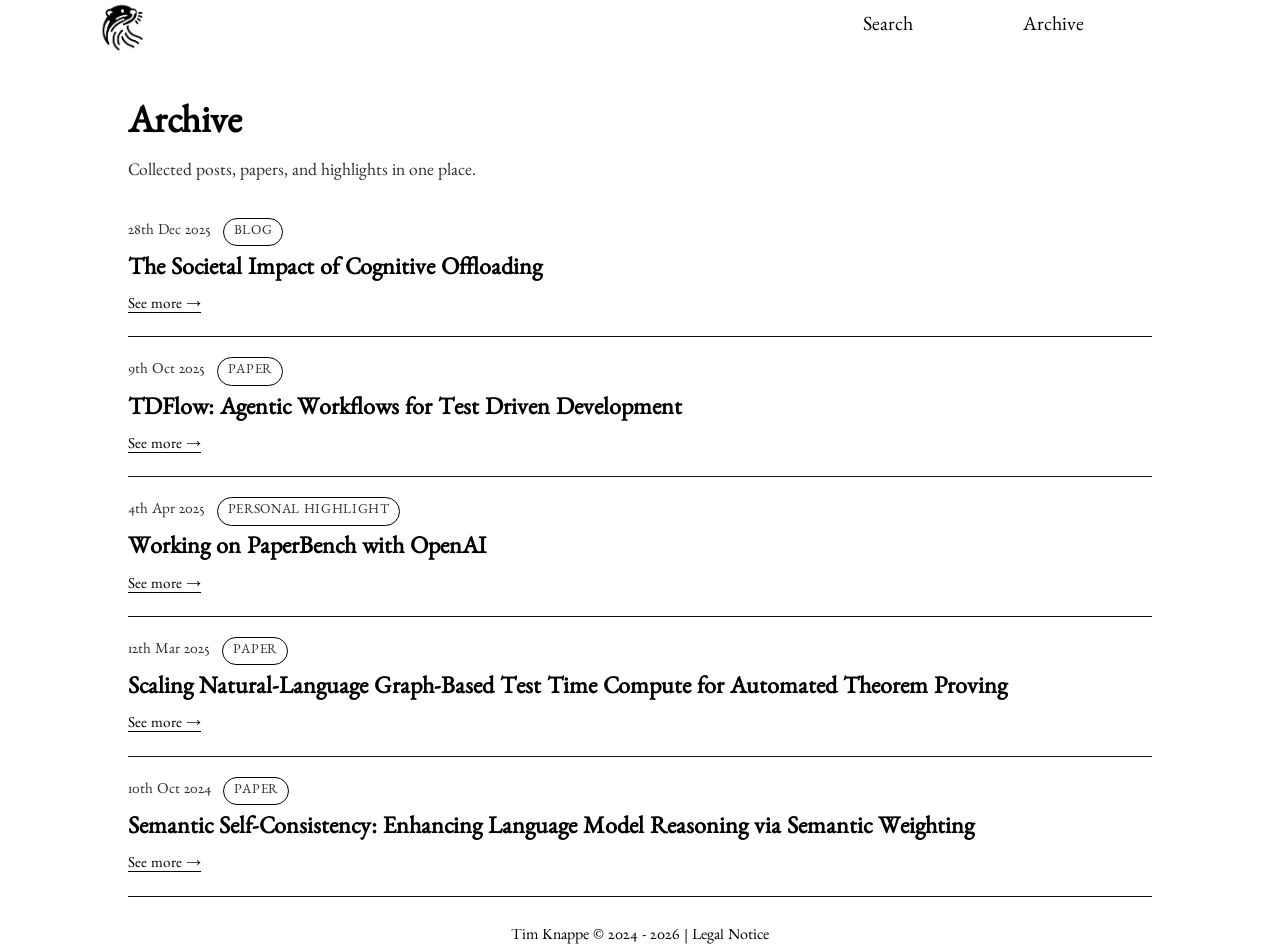
==== archive/index.html @ 89e90603 "Updates" ====
<!DOCTYPE html><html lang="en"> <head><link rel="canonical" href="https://timknappe.dev/archive/"><meta charset="UTF-8"><meta name="viewport" content="width=device-width"><link rel="icon" type="image/png" href="/logo-round.png"><meta name="generator" content="Astro v5.16.0"><title>Tim's Page</title><style>.archive{width:80vw;max-width:1100px;padding:3rem 0 2rem;display:flex;flex-direction:column;gap:2rem}.archive__header h1{font-size:2.4rem;margin-bottom:.5rem}.archive__lede{font-size:1.1rem;color:#2e2e2e;max-width:640px}.archive__list{display:flex;flex-direction:column;gap:1.25rem}.archive__item{border-bottom:1px solid #111;padding-bottom:1.25rem}.archive__link{display:flex;flex-direction:column;gap:.55rem;text-decoration:none;color:inherit;transition:transform .2s ease,opacity .2s ease}.archive__link:hover{transform:translate(6px);opacity:.92}.archive__meta{display:flex;align-items:center;gap:.75rem;font-size:.95rem;color:#2e2e2e}.archive__pill{border:1px solid #000;padding:.25rem .6rem;border-radius:999px;font-size:.85rem;text-transform:uppercase;letter-spacing:.05em}.archive__title{font-size:1.5rem;line-height:var(--line-height-tight);font-weight:600}.archive__cta{font-size:.95rem;text-decoration:underline;text-underline-offset:4px;width:fit-content}@media(max-width:900px){.archive{width:90vw;padding:2.5rem 0 1.5rem}.archive__header h1{font-size:2.1rem}}@media(max-width:600px){.archive{width:94vw;padding:2rem 0 1.25rem}.archive__meta{flex-wrap:wrap}.archive__title{font-size:1.3rem}}
.Navbar{display:flex;justify-content:space-evenly;align-items:center;height:6vh;max-height:61px;width:100%}#logo{height:100%;width:auto}.links{padding-left:.5rem;padding-right:.5rem;display:flex;justify-content:space-evenly;align-items:center;width:33%;gap:1rem}#logoWrapper{height:100%;width:33%;display:flex;justify-content:flex-start}.linkElem{text-decoration:none;color:#000;font-size:20px;background-color:transparent;cursor:pointer}.TextLogo{color:#000;text-decoration:none;height:100%;overflow-y:hidden}.placeholder-span{width:33%}.TextLogo img{height:100%;width:auto}.fontSelector{cursor:pointer;-webkit-user-drag:none;user-select:none}@media(max-width:768px){.Navbar{padding:0 .5rem;min-height:60px}.links{gap:.5rem}.linkElem{font-size:18px}}@media(max-width:1000px){.Navbar{padding:.5rem;gap:.5rem}.placeholder-span{width:10px}#logoWrapper{justify-content:center;width:100%}.links{justify-content:space-evenly;width:80%;gap:1rem}.linkElem{font-size:16px}}.search-container{position:fixed;top:30%;left:50%;transform:translate(-50%);width:30vw;height:35vh;display:inline-flex;flex-direction:column;z-index:1000;margin:0;box-sizing:border-box;background-color:#fff;box-shadow:0 4px 8px #0000001a;border-radius:16px;border:1px solid #ccc;padding:1rem}.search-input{width:100%;height:15%}.search-input-field{width:95%;height:100%;outline:0}.search-description{text-decoration:none}.search-close-button{background-color:#fff;width:5%;height:100%;border:1px solid #ccc;cursor:pointer;border-radius:5px}.linkElem{overflow-y:hidden}.search-input-field:focus{outline:0}.search-results{height:85%;display:flex;flex-direction:column;justify-content:space-around}.search-result-item{text-decoration:none;padding:.1rem}.search-result-item:focus{outline:0;border-right:solid 2px black}.search-result-item:hover .search-title{text-decoration:underline}.search-result-item:hover{background-color:#fcfcfc}.search-overlay{position:fixed;inset:0;width:100%;height:100%;background-color:#0000001a;z-index:999;display:flex;justify-content:center;align-items:center}@font-face{font-family:Benne;src:url(/assets/Benne-Regular.BWo7ljG_.ttf) format("truetype");font-weight:400;font-style:normal;font-display:swap}:root{--font-var: "Benne", serif;--line-height-tight: 1.35}.changedFont{--font-var: "Segoe UI", sans-serif}*,*:before,*:after{border:0;margin:0;padding:0;box-sizing:border-box}body,button,input,select,textarea{overflow-x:hidden;font-family:var(--font-var, "Times New Roman", Times, serif);font-weight:500;font-style:normal;line-height:var(--line-height-tight);-webkit-font-smoothing:antialiased;text-rendering:optimizeLegibility}input::placeholder,textarea::placeholder{font-family:var(--font-var, "Times New Roman", Times, serif);line-height:var(--line-height-tight);font-weight:500;font-style:normal;-webkit-font-smoothing:antialiased;text-rendering:optimizeLegibility}p,h1,h2,h3,h4,h5,h6,a,li{line-height:var(--line-height-tight)}a{color:#000}.tooltip{position:relative;display:inline-block;border-bottom:1px dotted black}.tooltip .tooltiptext{visibility:hidden;width:120px;background-color:#000;color:#fff;text-align:center;border-radius:6px;padding:5px 0;position:absolute;z-index:1;top:100%;left:50%;margin-left:-60px}.tooltip:hover .tooltiptext{visibility:visible}@media(max-width:768px){.tooltip .tooltiptext{width:100px;margin-left:-50px;font-size:.8rem}}.content{min-height:90vh;max-width:100vw;display:flex;flex-direction:column;align-items:center}.footer{overflow:hidden;height:2vh;display:flex;justify-content:center;align-items:center;user-select:none;-webkit-user-drag:none}@media(max-width:768px){.content{padding:0 .5rem}.footer{min-height:40px}}@media(max-width:480px){.content{padding:0 .25rem}.footer{min-height:50px}}
</style></head> <body> <div class="App"> <div class="Navbar" role="navigation"> <a href="/" class="TextLogo"> <img src="/assets/logo.gRqdfO3K_11FYMw.webp" alt="logo" loading="lazy" decoding="async" fetchpriority="auto" width="460" height="460"> </a> <span class="placeholder-span"></span> <div class="links"> <style>astro-island,astro-slot,astro-static-slot{display:contents}</style><script>(()=>{var e=async t=>{await(await t())()};(self.Astro||(self.Astro={})).load=e;window.dispatchEvent(new Event("astro:load"));})();</script><script>(()=>{var A=Object.defineProperty;var g=(i,o,a)=>o in i?A(i,o,{enumerable:!0,configurable:!0,writable:!0,value:a}):i[o]=a;var d=(i,o,a)=>g(i,typeof o!="symbol"?o+"":o,a);{let i={0:t=>m(t),1:t=>a(t),2:t=>new RegExp(t),3:t=>new Date(t),4:t=>new Map(a(t)),5:t=>new Set(a(t)),6:t=>BigInt(t),7:t=>new URL(t),8:t=>new Uint8Array(t),9:t=>new Uint16Array(t),10:t=>new Uint32Array(t),11:t=>1/0*t},o=t=>{let[l,e]=t;return l in i?i[l](e):void 0},a=t=>t.map(o),m=t=>typeof t!="object"||t===null?t:Object.fromEntries(Object.entries(t).map(([l,e])=>[l,o(e)]));class y extends HTMLElement{constructor(){super(...arguments);d(this,"Component");d(this,"hydrator");d(this,"hydrate",async()=>{var b;if(!this.hydrator||!this.isConnected)return;let e=(b=this.parentElement)==null?void 0:b.closest("astro-island[ssr]");if(e){e.addEventListener("astro:hydrate",this.hydrate,{once:!0});return}let c=this.querySelectorAll("astro-slot"),n={},h=this.querySelectorAll("template[data-astro-template]");for(let r of h){let s=r.closest(this.tagName);s!=null&&s.isSameNode(this)&&(n[r.getAttribute("data-astro-template")||"default"]=r.innerHTML,r.remove())}for(let r of c){let s=r.closest(this.tagName);s!=null&&s.isSameNode(this)&&(n[r.getAttribute("name")||"default"]=r.innerHTML)}let p;try{p=this.hasAttribute("props")?m(JSON.parse(this.getAttribute("props"))):{}}catch(r){let s=this.getAttribute("component-url")||"<unknown>",v=this.getAttribute("component-export");throw v&&(s+=` (export ${v})`),console.error(`[hydrate] Error parsing props for component ${s}`,this.getAttribute("props"),r),r}let u;await this.hydrator(this)(this.Component,p,n,{client:this.getAttribute("client")}),this.removeAttribute("ssr"),this.dispatchEvent(new CustomEvent("astro:hydrate"))});d(this,"unmount",()=>{this.isConnected||this.dispatchEvent(new CustomEvent("astro:unmount"))})}disconnectedCallback(){document.removeEventListener("astro:after-swap",this.unmount),document.addEventListener("astro:after-swap",this.unmount,{once:!0})}connectedCallback(){if(!this.hasAttribute("await-children")||document.readyState==="interactive"||document.readyState==="complete")this.childrenConnectedCallback();else{let e=()=>{document.removeEventListener("DOMContentLoaded",e),c.disconnect(),this.childrenConnectedCallback()},c=new MutationObserver(()=>{var n;((n=this.lastChild)==null?void 0:n.nodeType)===Node.COMMENT_NODE&&this.lastChild.nodeValue==="astro:end"&&(this.lastChild.remove(),e())});c.observe(this,{childList:!0}),document.addEventListener("DOMContentLoaded",e)}}async childrenConnectedCallback(){let e=this.getAttribute("before-hydration-url");e&&await import(e),this.start()}async start(){let e=JSON.parse(this.getAttribute("opts")),c=this.getAttribute("client");if(Astro[c]===void 0){window.addEventListener(`astro:${c}`,()=>this.start(),{once:!0});return}try{await Astro[c](async()=>{let n=this.getAttribute("renderer-url"),[h,{default:p}]=await Promise.all([import(this.getAttribute("component-url")),n?import(n):()=>()=>{}]),u=this.getAttribute("component-export")||"default";if(!u.includes("."))this.Component=h[u];else{this.Component=h;for(let f of u.split("."))this.Component=this.Component[f]}return this.hydrator=p,this.hydrate},e,this)}catch(n){console.error(`[astro-island] Error hydrating ${this.getAttribute("component-url")}`,n)}}attributeChangedCallback(){this.hydrate()}}d(y,"observedAttributes",["props"]),customElements.get("astro-island")||customElements.define("astro-island",y)}})();</script><astro-island uid="Zc1CYQ" prefix="r1" component-url="/assets/search.D8HCu6zZ.js" component-export="Search" renderer-url="/assets/client.BLUn-lwI.js" props="{&quot;entries&quot;:[1,[[0,{&quot;id&quot;:[0,&quot;openai-paperbench.md&quot;],&quot;data&quot;:[0,{&quot;title&quot;:[0,&quot;Working on PaperBench with OpenAI&quot;],&quot;date&quot;:[3,&quot;2025-04-04T00:00:00.000Z&quot;],&quot;type&quot;:[0,&quot;personal highlight&quot;],&quot;description&quot;:[0,&quot;A brief reflection on the development of the PaperBench benchmark in collaboration with OpenAI.&quot;],&quot;tags&quot;:[1,[[0,&quot;paperbench&quot;],[0,&quot;openai&quot;],[0,&quot;AI-for-science&quot;]]],&quot;relatedLinks&quot;:[1,[[0,{&quot;name&quot;:[0,&quot;OpenAI Publication&quot;],&quot;link&quot;:[0,&quot;https://openai.com/index/paperbench/&quot;]}],[0,{&quot;name&quot;:[0,&quot;Algoverse News Publication&quot;],&quot;link&quot;:[0,&quot;https://algoverseairesearch.org/news/openAI&quot;]}]]]}],&quot;body&quot;:[0,&quot;PaperBench is a benchmark that evaluates whether AI agents can replicate state-of-the-art AI research from scratch. Agents are tasked with reproducing papers, which requires understanding each paper’s contributions, building the codebase, and correctly executing the experiments.\r\n\r\nI had the opportunity to contribute to the construction of PaperBench and to work alongside OpenAI during its development.\r\n\r\nThank you to everyone involved for the kind collaboration.\r\n\r\n_Tim_&quot;],&quot;filePath&quot;:[0,&quot;src/content/posts/openai-paperbench.md&quot;],&quot;digest&quot;:[0,&quot;df7b34ded265aa49&quot;],&quot;rendered&quot;:[0,{&quot;html&quot;:[0,&quot;&lt;p&gt;PaperBench is a benchmark that evaluates whether AI agents can replicate state-of-the-art AI research from scratch. Agents are tasked with reproducing papers, which requires understanding each paper’s contributions, building the codebase, and correctly executing the experiments.&lt;/p&gt;\n&lt;p&gt;I had the opportunity to contribute to the construction of PaperBench and to work alongside OpenAI during its development.&lt;/p&gt;\n&lt;p&gt;Thank you to everyone involved for the kind collaboration.&lt;/p&gt;\n&lt;p&gt;&lt;em&gt;Tim&lt;/em&gt;&lt;/p&gt;&quot;],&quot;metadata&quot;:[0,{&quot;headings&quot;:[1,[]],&quot;localImagePaths&quot;:[1,[]],&quot;remoteImagePaths&quot;:[1,[]],&quot;frontmatter&quot;:[0,{&quot;title&quot;:[0,&quot;Working on PaperBench with OpenAI&quot;],&quot;description&quot;:[0,&quot;A brief reflection on the development of the PaperBench benchmark in collaboration with OpenAI.&quot;],&quot;type&quot;:[0,&quot;personal highlight&quot;],&quot;tags&quot;:[1,[[0,&quot;paperbench&quot;],[0,&quot;openai&quot;],[0,&quot;AI-for-science&quot;]]],&quot;relatedLinks&quot;:[1,[[0,{&quot;name&quot;:[0,&quot;OpenAI Publication&quot;],&quot;link&quot;:[0,&quot;https://openai.com/index/paperbench/&quot;]}],[0,{&quot;name&quot;:[0,&quot;Algoverse News Publication&quot;],&quot;link&quot;:[0,&quot;https://algoverseairesearch.org/news/openAI&quot;]}]]],&quot;date&quot;:[3,&quot;2025-04-04T00:00:00.000Z&quot;]}],&quot;imagePaths&quot;:[1,[]]}]}],&quot;collection&quot;:[0,&quot;posts&quot;],&quot;slug&quot;:[0,&quot;openai-paperbench&quot;],&quot;render&quot;:[0,null]}],[0,{&quot;id&quot;:[0,&quot;societal-impact-cognitive-offloading.md&quot;],&quot;data&quot;:[0,{&quot;title&quot;:[0,&quot;The Societal Impact of Cognitive Offloading&quot;],&quot;date&quot;:[3,&quot;2025-12-28T00:00:00.000Z&quot;],&quot;type&quot;:[0,&quot;blog&quot;],&quot;description&quot;:[0,&quot;I examine the possibility of a societal shift in human cognition driven by prolonged AI use, that remains an underrepresented risk in current AI safety discourse.&quot;],&quot;tags&quot;:[1,[[0,&quot;psychology&quot;],[0,&quot;societal-shift&quot;],[0,&quot;cognitive-debt&quot;],[0,&quot;sycophancy&quot;],[0,&quot;deprompt&quot;]]],&quot;relatedLinks&quot;:[1,[[0,{&quot;name&quot;:[0,&quot;GitHub Repository&quot;],&quot;link&quot;:[0,&quot;https://github.com/timknappe/deprompt&quot;]}]]]}],&quot;body&quot;:[0,&quot;With the introduction of new technologies, cultural and societal shifts are unforeseeable [@Collingridge1980SocialControl]. This unpredictability has already manifested across many domains in AI safety, noticeable due to incidents regarding AI risk, where initial guardrails were placed loosely and caused harm to society.\r\n\r\nVoices inside the industry, including projects such as [AI 2027](https://ai-2027.com/) and researchers like Geoffrey Hinton and Leopold Aschenbrenner, are already warning about the risk that is emerging from the deployment of AI with tools and within a continuously growing, capable, and only partly (by many defined as insufficiently) monitorable environment [@korbak2025chainthoughtmonitorabilitynew].\r\n\r\nAmong these risks, one that remains comparatively overlooked, due to its threat being mainly in adoption rather than emerging from intelligence as a whole, is AI’s impact on human cognition.\r\n\r\n## Cognitive debt as a societal problem\r\n\r\nIn the pursuit of choosing the path of least resistance, we have degenerated many abilities that were once crucial for our lives. This degradation often occurs silently, as technological advancements normalize skill substitution rather than preservation.\r\n\r\nMechanisms like these, and overreliance on certain technologies, lead us to incur cognitive debt. For the longest time, we didn’t consider or simply didn’t mind the lingering side effects of automation, as it had little to no impact on our daily lives due to the constant availability of its replacements [@ICAO_1992_OperationalImplicationsAutomation].\r\n\r\nAlthough this shift is acceptable in many cases, warning signs are starting to appear that the disruption caused by AI will be a bigger and fundamentally different one, impacting our critical thinking, which is considerably less negligible. With handing off complex work becoming easy and convenient, the danger is that we slowly erode parts of our ability to critically evaluate and understand.\r\n\r\n_Experience with other emerging technologies has shown that, due to “cultural lag,” society is typically faster to incorporate a new technology than to adapt toward its responsible and proper use. There is little doubt that we will witness similar patterns with the adoption of AI._ [@Ogburn1922SocialChange]\r\n\r\n### Mechanisms of Cognitive Debt\r\n\r\nThe processes of neural plasticity are complex; however, the notion of treating the brain like a muscle that can atrophy when given little stimulation seems to be a good intuition for responsible AI use.\r\n\r\nKeeping your mind active and challenging yourself improves crystallized intelligence and cognitive reserve, which have been shown to be helpful in delaying symptoms of early dementia through compensation by other neurons. Logically extrapolating this principle leads to the conclusion that handing off more and more tasks to AI reduces cognitive effort, thereby inducing weaker long-term retention and mental deconditioning in cases of severe overuse.\r\n\r\nAs expected, current research shows that cognitive engagement is lowered when tasks are largely offloaded to LLMs or AI tools [@kosmyna2025brainchatgptaccumulationcognitive]. I consider myself an avid user of AI, so reading into the literature was little surprising given the noticeable effects of regression among fellow software engineers when overusing AI over a prolonged period of time.\r\n\r\n### Avoiding cognitive debt\r\n\r\nThe integration of AI into more and more systems will grow increasingly ubiquitous, making hand-offs easier and easier. With hopes of increased productivity, I still sometimes find myself and many of my peers handing off work to LLMs in an almost fluent and natural fashion. Given that, the growing consensus is obvious, use AI less and engage with tasks on your own. A solution that is simple, but tempting to circumvent given our natural urge for convenience.\r\n\r\nTo counteract this behavior, I will introduce a few changes to my workflow that personally work well for me. When working on coding tasks, I will mostly use AI autocomplete, as it speeds up the coding process while leaving major design decisions and coding practices entirely to me.\r\n\r\nCreative writing and content creation are artful forms of creation that, at least in my opinion, derive their value from human intent. As a result, I aim to keep AI involvement in the creative process to an absolute minimum.\r\n\r\nTo keep my everyday AI usage intentional, I have built [Deprompt](https://github.com/timknappe/deprompt), a small, free, and open-source browser extension that keeps me mindful of my AI usage.\r\n\r\n## AI-Reinforced Brain Patterns\r\n\r\nWith the introduction of social media, a measurable societal shift has emerged that is largely attributed to the cognitive reinforcement of one’s own opinions [@eli2011filter]. Algorithms seem to self-validate users as a side effect of maximizing attention, unintentionally creating bubbles and echo chambers that are now profoundly impacting opinion-building and shaping public discourse. Societally, we are mostly aware of these factors, however, the silent impacts of extremization and polarization continue to persist [@CASTANOPULGARIN2021101608; @Lukin2017Argument].\r\n\r\nSocial media sets a good example of how risks that are apparent can still linger when a majority actively ignores their side effects.\r\n\r\nAI associated risks scale faster than their underlying safety mechanisms, largely due to the novelty of the field and the rapid advancements being made. This is especially the case because the mechanisms inducing these threats are not yet fully understood. While research capacity is growing toward a better comprehension of the cognitive impact of AI usage, we will likely continue to see a disconnect between developers and alignment researchers or, in this context cognitive psychologists.\r\n\r\n### Impact of LLMs on Human Ideology\r\n\r\nAside from the widely discussed risks of grounding facts based on large language models, third-party control, bias, and unknown sources, risk also emerges from the pure modality of human-like interaction itself.\r\n\r\nWith the anthropomorphization of AI comes a natural feeling of being understood and agreed with, which reinforces one’s own opinions as if one were talking to another human. This is perceived as interpersonal affirmation and introduces a significant risk, whereby people may come to value the output and thoughts of an AI on par with those of actual humans.\r\n\r\nAs part of its deployment for human-like interaction, reinforcement learning on human feedback is crucial to tune models toward digestible and value-aligned content. This, however, does not account for unwanted side effects that make such systems more agreeable and therefore more likely to agree on counterintuitive or plainly wrong assumptions and facts. This behavior creates a value gap, both between users who want a factual, truthful, and “honest” model, and the silent risk of self-validation, which can become dangerous.\r\n\r\nAgreeableness and validation are dangerous traits, particularly when paired with a tool that many misjudge as objective. When users feel increasingly validated by a third party, the resulting dynamic bears the risk of justifying radical positions or encouraging impulsive actions.\r\n\r\nA similar risk emerges when AI is used for emotional validation or therapeutic applications. AI judgments are subjective and are quick to [self-diagnose or suggest actions that could be considered medical malpractice](https://www.independent.co.uk/tech/chatgpt-ai-therapy-chatbot-psychosis-mental-health-b2797487.html).\r\n\r\n### Consequences and Actionability\r\n\r\nEinstein said, _“Whoever is careless with the truth in small matters cannot be trusted in important affairs.”_ This quote transfers well to artificial intelligence, whose tendency toward epistemic unreliability undermines trust and therefore requires cautious use.\r\n\r\nFurthermore, relying on AI for neutrality is impossible, so it is important to make this distinction clear, AI systems will always be biased toward the user’s perspective and should not be used solely to validate one’s feelings or thoughts. On the contrary, as these discussions unfold, conversation and dialogue between humans will become more valuable than ever.\r\n\r\n## Stopping it before it gets worse\r\n\r\nReading this, it might appear like my stance toward AI is quite antagonistic. However, the opposite is the case. Given the unique opportunities, I think LLMs and future AI systems can be quite valuable and great tools for many, as long as we keep our outlook on AI specifically aligned with guiding principles such as effective altruism.\r\n\r\nIn controlled environments, Anthropic researchers have discovered signs of deception [@lynch2025agentic; @greenblatt2024alignmentfakinglargelanguage] it’s these threats that pose not only material risks, as bad actors could also influence humans psychologically.\r\n\r\nThis calls for growing, yet still underexplored, risk assessments that quantify cognitive impact. More broadly, we will have to make sure to keep monitoring threats at a societal level that are caused by harmful usage, not only those introduced by emerging intelligence.\r\n\r\n### How to protect oneself\r\n\r\nI am convinced that each individual should follow core principles to balance productivity and life-long learning.\r\n\r\nThe discipline of limiting exposure and going against the natural urge of comfortability will remain an important feat.\r\n\r\nIt requires us to not be ignorant of limitations, AI, in its current state, remains a tool for our use, so it is important to centralize that fact as a cornerstone for our decision-making when using AI in symbiosis with human actors.\r\n\r\nAs a general principle, questioning one’s own rhetoric as well as that produced by LLMs will be more important than ever. With the gratification that comes from agreeable AI, a new risk emerges that we will need to contain and protect ourselves from.\r\n\r\n### Alignment direction\r\n\r\nWe are currently still in the early stages of the capabilities AI will attain. Right now, we hold the control and can steer alignment, which will shape long-term decisions about how we use AI and how the future of AI development will evolve. Given the current pace, AI is weaker than it will ever be again, and we will have to decide how much mental bandwidth we are willing to hand off, how we want to control alignment, and how we will allow AI to shape our society.\r\n\r\n## Appendix\r\n\r\n### Deprompt\r\n\r\nSince the core features of [Deprompt](https://github.com/timknappe/deprompt) are now in place, I will focus on maintenance and incremental improvements, especially as I have other projects to work on. If you have a feature request, idea, or improvement, feel free to open a PR.\r\n\r\n### Related Resources\r\n\r\nAs always, I’ll try to formulate my own thoughts before reading any of the related works, in order to gather my thoughts on the topic freely and unbiased. In my search, I found some great resources that I wanted to share and recommend, as they focus on other subareas of AI risk:\r\n\r\n- [AI 2027](https://ai-2027.com/)\r\n- [Situational Awareness by Leopold Aschenbrenner](https://situational-awareness.ai/)\r\n- [Talk of Geoffrey Hinton on the dangers of AI](https://www.youtube.com/watch?v=giT0ytynSqg)\r\n- [Senate Hearing Regarding AI Risks](https://forum.effectivealtruism.org/posts/67zFQT4GeJdgvdFuk/partial-transcript-of-recent-senate-hearing-discussing-ai-x)\r\n- [Alok Kanojia on Risk of AI for the human psyche](https://www.youtube.com/watch?v=MW6FMgOzklw)\r\n\r\n## References&quot;],&quot;filePath&quot;:[0,&quot;src/content/posts/societal-impact-cognitive-offloading.md&quot;],&quot;digest&quot;:[0,&quot;12327241633bdc13&quot;],&quot;rendered&quot;:[0,{&quot;html&quot;:[0,&quot;&lt;p&gt;With the introduction of new technologies, cultural and societal shifts are unforeseeable &lt;span class=\&quot;\&quot; id=\&quot;citation--collingridge1980socialcontrol--1\&quot;&gt;(Collingridge, 1980)&lt;/span&gt;. This unpredictability has already manifested across many domains in AI safety, noticeable due to incidents regarding AI risk, where initial guardrails were placed loosely and caused harm to society.&lt;/p&gt;\n&lt;p&gt;Voices inside the industry, including projects such as &lt;a href=\&quot;https://ai-2027.com/\&quot;&gt;AI 2027&lt;/a&gt; and researchers like Geoffrey Hinton and Leopold Aschenbrenner, are already warning about the risk that is emerging from the deployment of AI with tools and within a continuously growing, capable, and only partly (by many defined as insufficiently) monitorable environment &lt;span class=\&quot;\&quot; id=\&quot;citation--korbak2025chainthoughtmonitorabilitynew--2\&quot;&gt;(Korbak et al., 2025)&lt;/span&gt;.&lt;/p&gt;\n&lt;p&gt;Among these risks, one that remains comparatively overlooked, due to its threat being mainly in adoption rather than emerging from intelligence as a whole, is AI’s impact on human cognition.&lt;/p&gt;\n&lt;h2 id=\&quot;cognitive-debt-as-a-societal-problem\&quot;&gt;Cognitive debt as a societal problem&lt;/h2&gt;\n&lt;p&gt;In the pursuit of choosing the path of least resistance, we have degenerated many abilities that were once crucial for our lives. This degradation often occurs silently, as technological advancements normalize skill substitution rather than preservation.&lt;/p&gt;\n&lt;p&gt;Mechanisms like these, and overreliance on certain technologies, lead us to incur cognitive debt. For the longest time, we didn’t consider or simply didn’t mind the lingering side effects of automation, as it had little to no impact on our daily lives due to the constant availability of its replacements &lt;span class=\&quot;\&quot; id=\&quot;citation--icao_1992_operationalimplicationsautomation--3\&quot;&gt;(International Civil Aviation Organization, 1992)&lt;/span&gt;.&lt;/p&gt;\n&lt;p&gt;Although this shift is acceptable in many cases, warning signs are starting to appear that the disruption caused by AI will be a bigger and fundamentally different one, impacting our critical thinking, which is considerably less negligible. With handing off complex work becoming easy and convenient, the danger is that we slowly erode parts of our ability to critically evaluate and understand.&lt;/p&gt;\n&lt;p&gt;&lt;em&gt;Experience with other emerging technologies has shown that, due to “cultural lag,” society is typically faster to incorporate a new technology than to adapt toward its responsible and proper use. There is little doubt that we will witness similar patterns with the adoption of AI.&lt;/em&gt; &lt;span class=\&quot;\&quot; id=\&quot;citation--ogburn1922socialchange--4\&quot;&gt;(Ogburn, 1922)&lt;/span&gt;&lt;/p&gt;\n&lt;h3 id=\&quot;mechanisms-of-cognitive-debt\&quot;&gt;Mechanisms of Cognitive Debt&lt;/h3&gt;\n&lt;p&gt;The processes of neural plasticity are complex; however, the notion of treating the brain like a muscle that can atrophy when given little stimulation seems to be a good intuition for responsible AI use.&lt;/p&gt;\n&lt;p&gt;Keeping your mind active and challenging yourself improves crystallized intelligence and cognitive reserve, which have been shown to be helpful in delaying symptoms of early dementia through compensation by other neurons. Logically extrapolating this principle leads to the conclusion that handing off more and more tasks to AI reduces cognitive effort, thereby inducing weaker long-term retention and mental deconditioning in cases of severe overuse.&lt;/p&gt;\n&lt;p&gt;As expected, current research shows that cognitive engagement is lowered when tasks are largely offloaded to LLMs or AI tools &lt;span class=\&quot;\&quot; id=\&quot;citation--kosmyna2025brainchatgptaccumulationcognitive--5\&quot;&gt;(Kosmyna et al., 2025)&lt;/span&gt;. I consider myself an avid user of AI, so reading into the literature was little surprising given the noticeable effects of regression among fellow software engineers when overusing AI over a prolonged period of time.&lt;/p&gt;\n&lt;h3 id=\&quot;avoiding-cognitive-debt\&quot;&gt;Avoiding cognitive debt&lt;/h3&gt;\n&lt;p&gt;The integration of AI into more and more systems will grow increasingly ubiquitous, making hand-offs easier and easier. With hopes of increased productivity, I still sometimes find myself and many of my peers handing off work to LLMs in an almost fluent and natural fashion. Given that, the growing consensus is obvious, use AI less and engage with tasks on your own. A solution that is simple, but tempting to circumvent given our natural urge for convenience.&lt;/p&gt;\n&lt;p&gt;To counteract this behavior, I will introduce a few changes to my workflow that personally work well for me. When working on coding tasks, I will mostly use AI autocomplete, as it speeds up the coding process while leaving major design decisions and coding practices entirely to me.&lt;/p&gt;\n&lt;p&gt;Creative writing and content creation are artful forms of creation that, at least in my opinion, derive their value from human intent. As a result, I aim to keep AI involvement in the creative process to an absolute minimum.&lt;/p&gt;\n&lt;p&gt;To keep my everyday AI usage intentional, I have built &lt;a href=\&quot;https://github.com/timknappe/deprompt\&quot;&gt;Deprompt&lt;/a&gt;, a small, free, and open-source browser extension that keeps me mindful of my AI usage.&lt;/p&gt;\n&lt;h2 id=\&quot;ai-reinforced-brain-patterns\&quot;&gt;AI-Reinforced Brain Patterns&lt;/h2&gt;\n&lt;p&gt;With the introduction of social media, a measurable societal shift has emerged that is largely attributed to the cognitive reinforcement of one’s own opinions &lt;span class=\&quot;\&quot; id=\&quot;citation--eli2011filter--6\&quot;&gt;(Pariser, 2011)&lt;/span&gt;. Algorithms seem to self-validate users as a side effect of maximizing attention, unintentionally creating bubbles and echo chambers that are now profoundly impacting opinion-building and shaping public discourse. Societally, we are mostly aware of these factors, however, the silent impacts of extremization and polarization continue to persist &lt;span class=\&quot;\&quot; id=\&quot;citation--castanopulgarin2021101608--lukin2017argument--7\&quot;&gt;(Castaño-Pulgarín et al., 2021; Lukin et al., 2017)&lt;/span&gt;.&lt;/p&gt;\n&lt;p&gt;Social media sets a good example of how risks that are apparent can still linger when a majority actively ignores their side effects.&lt;/p&gt;\n&lt;p&gt;AI associated risks scale faster than their underlying safety mechanisms, largely due to the novelty of the field and the rapid advancements being made. This is especially the case because the mechanisms inducing these threats are not yet fully understood. While research capacity is growing toward a better comprehension of the cognitive impact of AI usage, we will likely continue to see a disconnect between developers and alignment researchers or, in this context cognitive psychologists.&lt;/p&gt;\n&lt;h3 id=\&quot;impact-of-llms-on-human-ideology\&quot;&gt;Impact of LLMs on Human Ideology&lt;/h3&gt;\n&lt;p&gt;Aside from the widely discussed risks of grounding facts based on large language models, third-party control, bias, and unknown sources, risk also emerges from the pure modality of human-like interaction itself.&lt;/p&gt;\n&lt;p&gt;With the anthropomorphization of AI comes a natural feeling of being understood and agreed with, which reinforces one’s own opinions as if one were talking to another human. This is perceived as interpersonal affirmation and introduces a significant risk, whereby people may come to value the output and thoughts of an AI on par with those of actual humans.&lt;/p&gt;\n&lt;p&gt;As part of its deployment for human-like interaction, reinforcement learning on human feedback is crucial to tune models toward digestible and value-aligned content. This, however, does not account for unwanted side effects that make such systems more agreeable and therefore more likely to agree on counterintuitive or plainly wrong assumptions and facts. This behavior creates a value gap, both between users who want a factual, truthful, and “honest” model, and the silent risk of self-validation, which can become dangerous.&lt;/p&gt;\n&lt;p&gt;Agreeableness and validation are dangerous traits, particularly when paired with a tool that many misjudge as objective. When users feel increasingly validated by a third party, the resulting dynamic bears the risk of justifying radical positions or encouraging impulsive actions.&lt;/p&gt;\n&lt;p&gt;A similar risk emerges when AI is used for emotional validation or therapeutic applications. AI judgments are subjective and are quick to &lt;a href=\&quot;https://www.independent.co.uk/tech/chatgpt-ai-therapy-chatbot-psychosis-mental-health-b2797487.html\&quot;&gt;self-diagnose or suggest actions that could be considered medical malpractice&lt;/a&gt;.&lt;/p&gt;\n&lt;h3 id=\&quot;consequences-and-actionability\&quot;&gt;Consequences and Actionability&lt;/h3&gt;\n&lt;p&gt;Einstein said, &lt;em&gt;“Whoever is careless with the truth in small matters cannot be trusted in important affairs.”&lt;/em&gt; This quote transfers well to artificial intelligence, whose tendency toward epistemic unreliability undermines trust and therefore requires cautious use.&lt;/p&gt;\n&lt;p&gt;Furthermore, relying on AI for neutrality is impossible, so it is important to make this distinction clear, AI systems will always be biased toward the user’s perspective and should not be used solely to validate one’s feelings or thoughts. On the contrary, as these discussions unfold, conversation and dialogue between humans will become more valuable than ever.&lt;/p&gt;\n&lt;h2 id=\&quot;stopping-it-before-it-gets-worse\&quot;&gt;Stopping it before it gets worse&lt;/h2&gt;\n&lt;p&gt;Reading this, it might appear like my stance toward AI is quite antagonistic. However, the opposite is the case. Given the unique opportunities, I think LLMs and future AI systems can be quite valuable and great tools for many, as long as we keep our outlook on AI specifically aligned with guiding principles such as effective altruism.&lt;/p&gt;\n&lt;p&gt;In controlled environments, Anthropic researchers have discovered signs of deception &lt;span class=\&quot;\&quot; id=\&quot;citation--lynch2025agentic--greenblatt2024alignmentfakinglargelanguage--8\&quot;&gt;(Greenblatt et al., 2024; Lynch et al., 2025)&lt;/span&gt; it’s these threats that pose not only material risks, as bad actors could also influence humans psychologically.&lt;/p&gt;\n&lt;p&gt;This calls for growing, yet still underexplored, risk assessments that quantify cognitive impact. More broadly, we will have to make sure to keep monitoring threats at a societal level that are caused by harmful usage, not only those introduced by emerging intelligence.&lt;/p&gt;\n&lt;h3 id=\&quot;how-to-protect-oneself\&quot;&gt;How to protect oneself&lt;/h3&gt;\n&lt;p&gt;I am convinced that each individual should follow core principles to balance productivity and life-long learning.&lt;/p&gt;\n&lt;p&gt;The discipline of limiting exposure and going against the natural urge of comfortability will remain an important feat.&lt;/p&gt;\n&lt;p&gt;It requires us to not be ignorant of limitations, AI, in its current state, remains a tool for our use, so it is important to centralize that fact as a cornerstone for our decision-making when using AI in symbiosis with human actors.&lt;/p&gt;\n&lt;p&gt;As a general principle, questioning one’s own rhetoric as well as that produced by LLMs will be more important than ever. With the gratification that comes from agreeable AI, a new risk emerges that we will need to contain and protect ourselves from.&lt;/p&gt;\n&lt;h3 id=\&quot;alignment-direction\&quot;&gt;Alignment direction&lt;/h3&gt;\n&lt;p&gt;We are currently still in the early stages of the capabilities AI will attain. Right now, we hold the control and can steer alignment, which will shape long-term decisions about how we use AI and how the future of AI development will evolve. Given the current pace, AI is weaker than it will ever be again, and we will have to decide how much mental bandwidth we are willing to hand off, how we want to control alignment, and how we will allow AI to shape our society.&lt;/p&gt;\n&lt;h2 id=\&quot;appendix\&quot;&gt;Appendix&lt;/h2&gt;\n&lt;h3 id=\&quot;deprompt\&quot;&gt;Deprompt&lt;/h3&gt;\n&lt;p&gt;Since the core features of &lt;a href=\&quot;https://github.com/timknappe/deprompt\&quot;&gt;Deprompt&lt;/a&gt; are now in place, I will focus on maintenance and incremental improvements, especially as I have other projects to work on. If you have a feature request, idea, or improvement, feel free to open a PR.&lt;/p&gt;\n&lt;h3 id=\&quot;related-resources\&quot;&gt;Related Resources&lt;/h3&gt;\n&lt;p&gt;As always, I’ll try to formulate my own thoughts before reading any of the related works, in order to gather my thoughts on the topic freely and unbiased. In my search, I found some great resources that I wanted to share and recommend, as they focus on other subareas of AI risk:&lt;/p&gt;\n&lt;ul&gt;\n&lt;li&gt;&lt;a href=\&quot;https://ai-2027.com/\&quot;&gt;AI 2027&lt;/a&gt;&lt;/li&gt;\n&lt;li&gt;&lt;a href=\&quot;https://situational-awareness.ai/\&quot;&gt;Situational Awareness by Leopold Aschenbrenner&lt;/a&gt;&lt;/li&gt;\n&lt;li&gt;&lt;a href=\&quot;https://www.youtube.com/watch?v=giT0ytynSqg\&quot;&gt;Talk of Geoffrey Hinton on the dangers of AI&lt;/a&gt;&lt;/li&gt;\n&lt;li&gt;&lt;a href=\&quot;https://forum.effectivealtruism.org/posts/67zFQT4GeJdgvdFuk/partial-transcript-of-recent-senate-hearing-discussing-ai-x\&quot;&gt;Senate Hearing Regarding AI Risks&lt;/a&gt;&lt;/li&gt;\n&lt;li&gt;&lt;a href=\&quot;https://www.youtube.com/watch?v=MW6FMgOzklw\&quot;&gt;Alok Kanojia on Risk of AI for the human psyche&lt;/a&gt;&lt;/li&gt;\n&lt;/ul&gt;\n&lt;h2 id=\&quot;references\&quot;&gt;References&lt;/h2&gt;&lt;div id=\&quot;refs\&quot; class=\&quot;references csl-bib-body\&quot;&gt;\n  &lt;div class=\&quot;csl-entry\&quot; id=\&quot;bib-castanopulgarin2021101608\&quot;&gt;Castaño-Pulgarín, S. A., Suárez-Betancur, N., Vega, L. M. T., &amp;#x26; López, H. M. H. (2021). Internet, social media and online hate speech. Systematic review. &lt;i&gt;Aggression and Violent Behavior&lt;/i&gt;, &lt;i&gt;58&lt;/i&gt;, 101608. https://doi.org/https://doi.org/10.1016/j.avb.2021.101608&lt;/div&gt;\n  &lt;div class=\&quot;csl-entry\&quot; id=\&quot;bib-collingridge1980socialcontrol\&quot;&gt;Collingridge, D. (1980). &lt;i&gt;The Social Control of Technology&lt;/i&gt;. Frances Pinter.&lt;/div&gt;\n  &lt;div class=\&quot;csl-entry\&quot; id=\&quot;bib-greenblatt2024alignmentfakinglargelanguage\&quot;&gt;Greenblatt, R., Denison, C., Wright, B., Roger, F., MacDiarmid, M., Marks, S., Treutlein, J., Belonax, T., Chen, J., Duvenaud, D., Khan, A., Michael, J., Mindermann, S., Perez, E., Petrini, L., Uesato, J., Kaplan, J., Shlegeris, B., Bowman, S. R., &amp;#x26; Hubinger, E. (2024). &lt;i&gt;Alignment faking in large language models&lt;/i&gt;. https://arxiv.org/abs/2412.14093&lt;/div&gt;\n  &lt;div class=\&quot;csl-entry\&quot; id=\&quot;bib-icao_1992_operationalimplicationsautomation\&quot;&gt;International Civil Aviation Organization. (1992). &lt;i&gt;Operational Implications of Automation in Advanced Technology Flight Decks&lt;/i&gt; [ICAO Circular 234-AN/142, Human Factors Digest No.\\ 5]. International Civil Aviation Organization.&lt;/div&gt;\n  &lt;div class=\&quot;csl-entry\&quot; id=\&quot;bib-korbak2025chainthoughtmonitorabilitynew\&quot;&gt;Korbak, T., Balesni, M., Barnes, E., Bengio, Y., Benton, J., Bloom, J., Chen, M., Cooney, A., Dafoe, A., Dragan, A., Emmons, S., Evans, O., Farhi, D., Greenblatt, R., Hendrycks, D., Hobbhahn, M., Hubinger, E., Irving, G., Jenner, E., … Mikulik, V. (2025). &lt;i&gt;Chain of Thought Monitorability: A New and Fragile Opportunity for AI Safety&lt;/i&gt;. https://arxiv.org/abs/2507.11473&lt;/div&gt;\n  &lt;div class=\&quot;csl-entry\&quot; id=\&quot;bib-kosmyna2025brainchatgptaccumulationcognitive\&quot;&gt;Kosmyna, N., Hauptmann, E., Yuan, Y. T., Situ, J., Liao, X.-H., Beresnitzky, A. V., Braunstein, I., &amp;#x26; Maes, P. (2025). &lt;i&gt;Your Brain on ChatGPT: Accumulation of Cognitive Debt when Using an AI Assistant for Essay Writing Task&lt;/i&gt;. https://arxiv.org/abs/2506.08872&lt;/div&gt;\n  &lt;div class=\&quot;csl-entry\&quot; id=\&quot;bib-lukin2017argument\&quot;&gt;Lukin, S., Anand, P., Walker, M., &amp;#x26; Whittaker, S. (2017). Argument Strength is in the Eye of the Beholder: Audience Effects in Persuasion. &lt;i&gt;ArXiv&lt;/i&gt;, &lt;i&gt;abs/1708.09085&lt;/i&gt;. https://doi.org/10.18653/v1/e17-1070&lt;/div&gt;\n  &lt;div class=\&quot;csl-entry\&quot; id=\&quot;bib-lynch2025agentic\&quot;&gt;Lynch, A., Wright, B., Larson, C., Troy, K. K., Ritchie, S. J., Mindermann, S., Perez, E., &amp;#x26; Hubinger, E. (2025). Agentic Misalignment: How LLMs Could be an Insider Threat. &lt;i&gt;Anthropic Research&lt;/i&gt;.&lt;/div&gt;\n  &lt;div class=\&quot;csl-entry\&quot; id=\&quot;bib-ogburn1922socialchange\&quot;&gt;Ogburn, W. F. (1922). &lt;i&gt;Social Change with Respect to Culture and Original Nature&lt;/i&gt;. B. W. Huebsch.&lt;/div&gt;\n  &lt;div class=\&quot;csl-entry\&quot; id=\&quot;bib-eli2011filter\&quot;&gt;Pariser, Eli. (2011). &lt;i&gt;The filter bubble : what the Internet is hiding from you&lt;/i&gt;. Penguin Press.&lt;/div&gt;\n&lt;/div&gt;&quot;],&quot;metadata&quot;:[0,{&quot;headings&quot;:[1,[[0,{&quot;depth&quot;:[0,2],&quot;slug&quot;:[0,&quot;cognitive-debt-as-a-societal-problem&quot;],&quot;text&quot;:[0,&quot;Cognitive debt as a societal problem&quot;]}],[0,{&quot;depth&quot;:[0,3],&quot;slug&quot;:[0,&quot;mechanisms-of-cognitive-debt&quot;],&quot;text&quot;:[0,&quot;Mechanisms of Cognitive Debt&quot;]}],[0,{&quot;depth&quot;:[0,3],&quot;slug&quot;:[0,&quot;avoiding-cognitive-debt&quot;],&quot;text&quot;:[0,&quot;Avoiding cognitive debt&quot;]}],[0,{&quot;depth&quot;:[0,2],&quot;slug&quot;:[0,&quot;ai-reinforced-brain-patterns&quot;],&quot;text&quot;:[0,&quot;AI-Reinforced Brain Patterns&quot;]}],[0,{&quot;depth&quot;:[0,3],&quot;slug&quot;:[0,&quot;impact-of-llms-on-human-ideology&quot;],&quot;text&quot;:[0,&quot;Impact of LLMs on Human Ideology&quot;]}],[0,{&quot;depth&quot;:[0,3],&quot;slug&quot;:[0,&quot;consequences-and-actionability&quot;],&quot;text&quot;:[0,&quot;Consequences and Actionability&quot;]}],[0,{&quot;depth&quot;:[0,2],&quot;slug&quot;:[0,&quot;stopping-it-before-it-gets-worse&quot;],&quot;text&quot;:[0,&quot;Stopping it before it gets worse&quot;]}],[0,{&quot;depth&quot;:[0,3],&quot;slug&quot;:[0,&quot;how-to-protect-oneself&quot;],&quot;text&quot;:[0,&quot;How to protect oneself&quot;]}],[0,{&quot;depth&quot;:[0,3],&quot;slug&quot;:[0,&quot;alignment-direction&quot;],&quot;text&quot;:[0,&quot;Alignment direction&quot;]}],[0,{&quot;depth&quot;:[0,2],&quot;slug&quot;:[0,&quot;appendix&quot;],&quot;text&quot;:[0,&quot;Appendix&quot;]}],[0,{&quot;depth&quot;:[0,3],&quot;slug&quot;:[0,&quot;deprompt&quot;],&quot;text&quot;:[0,&quot;Deprompt&quot;]}],[0,{&quot;depth&quot;:[0,3],&quot;slug&quot;:[0,&quot;related-resources&quot;],&quot;text&quot;:[0,&quot;Related Resources&quot;]}],[0,{&quot;depth&quot;:[0,2],&quot;slug&quot;:[0,&quot;references&quot;],&quot;text&quot;:[0,&quot;References&quot;]}]]],&quot;localImagePaths&quot;:[1,[]],&quot;remoteImagePaths&quot;:[1,[]],&quot;frontmatter&quot;:[0,{&quot;title&quot;:[0,&quot;The Societal Impact of Cognitive Offloading&quot;],&quot;description&quot;:[0,&quot;I examine the possibility of a societal shift in human cognition driven by prolonged AI use, that remains an underrepresented risk in current AI safety discourse.&quot;],&quot;date&quot;:[3,&quot;2025-12-28T00:00:00.000Z&quot;],&quot;tags&quot;:[1,[[0,&quot;psychology&quot;],[0,&quot;societal-shift&quot;],[0,&quot;cognitive-debt&quot;],[0,&quot;sycophancy&quot;],[0,&quot;deprompt&quot;]]],&quot;relatedLinks&quot;:[1,[[0,{&quot;name&quot;:[0,&quot;GitHub Repository&quot;],&quot;link&quot;:[0,&quot;https://github.com/timknappe/deprompt&quot;]}]]],&quot;type&quot;:[0,&quot;blog&quot;]}],&quot;imagePaths&quot;:[1,[]]}]}],&quot;collection&quot;:[0,&quot;posts&quot;],&quot;slug&quot;:[0,&quot;societal-impact-cognitive-offloading&quot;],&quot;render&quot;:[0,null]}]]]}" ssr client="load" opts="{&quot;name&quot;:&quot;Search&quot;,&quot;value&quot;:true}" await-children><button class="linkElem" type="button">Search</button><!--astro:end--></astro-island> <!-- <a class="linkElem" href={"/about"}>
          About
        </a> --> <a class="linkElem" href="/archive">
Archive
</a> </div> </div> <div class="content">  <div class="archive"> <header class="archive__header"> <h1>Archive</h1> <p class="archive__lede">
Collected posts, papers, and highlights in one place.
</p> </header> <div class="archive__list"> <article class="archive__item"> <a href="/archive/societal-impact-cognitive-offloading" target="_blank" rel="noopener noreferrer" class="archive__link"> <div class="archive__meta"> <span class="archive__date"> 28th Dec 2025 </span> <span class="archive__pill">blog</span> </div> <h2 class="archive__title"> The Societal Impact of Cognitive Offloading </h2> <div class="archive__cta">See more →</div> </a> </article><article class="archive__item"> <a href="https://arxiv.org/abs/2510.23761" target="_blank" rel="noopener noreferrer" class="archive__link"> <div class="archive__meta"> <span class="archive__date"> 9th Oct 2025 </span> <span class="archive__pill">Paper</span> </div> <h2 class="archive__title"> TDFlow: Agentic Workflows for Test Driven Development </h2> <div class="archive__cta">See more →</div> </a> </article><article class="archive__item"> <a href="/archive/openai-paperbench" target="_blank" rel="noopener noreferrer" class="archive__link"> <div class="archive__meta"> <span class="archive__date"> 4th Apr 2025 </span> <span class="archive__pill">personal highlight</span> </div> <h2 class="archive__title"> Working on PaperBench with OpenAI </h2> <div class="archive__cta">See more →</div> </a> </article><article class="archive__item"> <a href="https://arxiv.org/abs/2503.11657" target="_blank" rel="noopener noreferrer" class="archive__link"> <div class="archive__meta"> <span class="archive__date"> 12th Mar 2025 </span> <span class="archive__pill">Paper</span> </div> <h2 class="archive__title"> Scaling Natural-Language Graph-Based Test Time Compute for Automated Theorem Proving </h2> <div class="archive__cta">See more →</div> </a> </article><article class="archive__item"> <a href="https://arxiv.org/abs/2410.07839" target="_blank" rel="noopener noreferrer" class="archive__link"> <div class="archive__meta"> <span class="archive__date"> 10th Oct 2024 </span> <span class="archive__pill">Paper</span> </div> <h2 class="archive__title"> Semantic Self-Consistency: Enhancing Language Model Reasoning via Semantic Weighting </h2> <div class="archive__cta">See more →</div> </a> </article> </div> </div>  </div> <div role="contentinfo" class="footer"> <p>
Tim Knappe © 2024 - <span id="year">2025</span> |
<a style="text-decoration: none;" href="/legal-notice">Legal Notice</a> </p> <script type="module">const e=document.getElementById("year");e&&(e.textContent=new Date().getFullYear().toString());</script> </div> </div> </body></html>
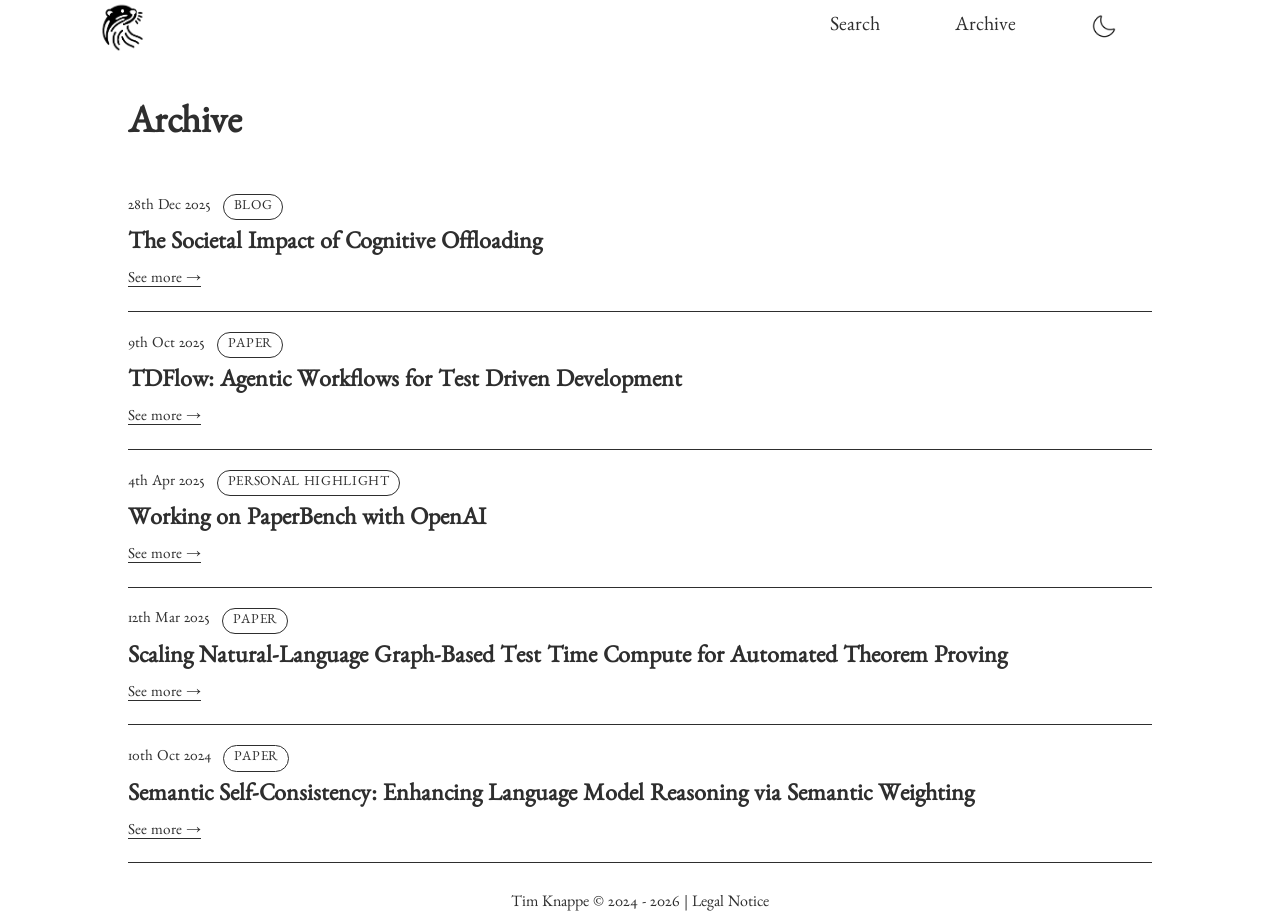
==== commit fe4f6743: "Updates" ====
--- a/archive/index.html
+++ b/archive/index.html
@@ -1,11 +1,15 @@
-<!DOCTYPE html><html lang="en"> <head><link rel="canonical" href="https://timknappe.dev/archive/"><meta charset="UTF-8"><meta name="viewport" content="width=device-width"><link rel="icon" type="image/png" href="/logo-round.png"><meta name="generator" content="Astro v5.16.0"><title>Tim's Page</title><style>.archive{width:80vw;max-width:1100px;padding:3rem 0 2rem;display:flex;flex-direction:column;gap:2rem}.archive__header h1{font-size:2.4rem;margin-bottom:.5rem}.archive__lede{font-size:1.1rem;color:#2e2e2e;max-width:640px}.archive__list{display:flex;flex-direction:column;gap:1.25rem}.archive__item{border-bottom:1px solid #111;padding-bottom:1.25rem}.archive__link{display:flex;flex-direction:column;gap:.55rem;text-decoration:none;color:inherit;transition:transform .2s ease,opacity .2s ease}.archive__link:hover{transform:translate(6px);opacity:.92}.archive__meta{display:flex;align-items:center;gap:.75rem;font-size:.95rem;color:#2e2e2e}.archive__pill{border:1px solid #000;padding:.25rem .6rem;border-radius:999px;font-size:.85rem;text-transform:uppercase;letter-spacing:.05em}.archive__title{font-size:1.5rem;line-height:var(--line-height-tight);font-weight:600}.archive__cta{font-size:.95rem;text-decoration:underline;text-underline-offset:4px;width:fit-content}@media(max-width:900px){.archive{width:90vw;padding:2.5rem 0 1.5rem}.archive__header h1{font-size:2.1rem}}@media(max-width:600px){.archive{width:94vw;padding:2rem 0 1.25rem}.archive__meta{flex-wrap:wrap}.archive__title{font-size:1.3rem}}
-.Navbar{display:flex;justify-content:space-evenly;align-items:center;height:6vh;max-height:61px;width:100%}#logo{height:100%;width:auto}.links{padding-left:.5rem;padding-right:.5rem;display:flex;justify-content:space-evenly;align-items:center;width:33%;gap:1rem}#logoWrapper{height:100%;width:33%;display:flex;justify-content:flex-start}.linkElem{text-decoration:none;color:#000;font-size:20px;background-color:transparent;cursor:pointer}.TextLogo{color:#000;text-decoration:none;height:100%;overflow-y:hidden}.placeholder-span{width:33%}.TextLogo img{height:100%;width:auto}.fontSelector{cursor:pointer;-webkit-user-drag:none;user-select:none}@media(max-width:768px){.Navbar{padding:0 .5rem;min-height:60px}.links{gap:.5rem}.linkElem{font-size:18px}}@media(max-width:1000px){.Navbar{padding:.5rem;gap:.5rem}.placeholder-span{width:10px}#logoWrapper{justify-content:center;width:100%}.links{justify-content:space-evenly;width:80%;gap:1rem}.linkElem{font-size:16px}}.search-container{position:fixed;top:30%;left:50%;transform:translate(-50%);width:30vw;height:35vh;display:inline-flex;flex-direction:column;z-index:1000;margin:0;box-sizing:border-box;background-color:#fff;box-shadow:0 4px 8px #0000001a;border-radius:16px;border:1px solid #ccc;padding:1rem}.search-input{width:100%;height:15%}.search-input-field{width:95%;height:100%;outline:0}.search-description{text-decoration:none}.search-close-button{background-color:#fff;width:5%;height:100%;border:1px solid #ccc;cursor:pointer;border-radius:5px}.linkElem{overflow-y:hidden}.search-input-field:focus{outline:0}.search-results{height:85%;display:flex;flex-direction:column;justify-content:space-around}.search-result-item{text-decoration:none;padding:.1rem}.search-result-item:focus{outline:0;border-right:solid 2px black}.search-result-item:hover .search-title{text-decoration:underline}.search-result-item:hover{background-color:#fcfcfc}.search-overlay{position:fixed;inset:0;width:100%;height:100%;background-color:#0000001a;z-index:999;display:flex;justify-content:center;align-items:center}@font-face{font-family:Benne;src:url(/assets/Benne-Regular.BWo7ljG_.ttf) format("truetype");font-weight:400;font-style:normal;font-display:swap}:root{--font-var: "Benne", serif;--line-height-tight: 1.35}.changedFont{--font-var: "Segoe UI", sans-serif}*,*:before,*:after{border:0;margin:0;padding:0;box-sizing:border-box}body,button,input,select,textarea{overflow-x:hidden;font-family:var(--font-var, "Times New Roman", Times, serif);font-weight:500;font-style:normal;line-height:var(--line-height-tight);-webkit-font-smoothing:antialiased;text-rendering:optimizeLegibility}input::placeholder,textarea::placeholder{font-family:var(--font-var, "Times New Roman", Times, serif);line-height:var(--line-height-tight);font-weight:500;font-style:normal;-webkit-font-smoothing:antialiased;text-rendering:optimizeLegibility}p,h1,h2,h3,h4,h5,h6,a,li{line-height:var(--line-height-tight)}a{color:#000}.tooltip{position:relative;display:inline-block;border-bottom:1px dotted black}.tooltip .tooltiptext{visibility:hidden;width:120px;background-color:#000;color:#fff;text-align:center;border-radius:6px;padding:5px 0;position:absolute;z-index:1;top:100%;left:50%;margin-left:-60px}.tooltip:hover .tooltiptext{visibility:visible}@media(max-width:768px){.tooltip .tooltiptext{width:100px;margin-left:-50px;font-size:.8rem}}.content{min-height:90vh;max-width:100vw;display:flex;flex-direction:column;align-items:center}.footer{overflow:hidden;height:2vh;display:flex;justify-content:center;align-items:center;user-select:none;-webkit-user-drag:none}@media(max-width:768px){.content{padding:0 .5rem}.footer{min-height:40px}}@media(max-width:480px){.content{padding:0 .25rem}.footer{min-height:50px}}
-</style></head> <body> <div class="App"> <div class="Navbar" role="navigation"> <a href="/" class="TextLogo"> <img src="/assets/logo.gRqdfO3K_11FYMw.webp" alt="logo" loading="lazy" decoding="async" fetchpriority="auto" width="460" height="460"> </a> <span class="placeholder-span"></span> <div class="links"> <style>astro-island,astro-slot,astro-static-slot{display:contents}</style><script>(()=>{var e=async t=>{await(await t())()};(self.Astro||(self.Astro={})).load=e;window.dispatchEvent(new Event("astro:load"));})();</script><script>(()=>{var A=Object.defineProperty;var g=(i,o,a)=>o in i?A(i,o,{enumerable:!0,configurable:!0,writable:!0,value:a}):i[o]=a;var d=(i,o,a)=>g(i,typeof o!="symbol"?o+"":o,a);{let i={0:t=>m(t),1:t=>a(t),2:t=>new RegExp(t),3:t=>new Date(t),4:t=>new Map(a(t)),5:t=>new Set(a(t)),6:t=>BigInt(t),7:t=>new URL(t),8:t=>new Uint8Array(t),9:t=>new Uint16Array(t),10:t=>new Uint32Array(t),11:t=>1/0*t},o=t=>{let[l,e]=t;return l in i?i[l](e):void 0},a=t=>t.map(o),m=t=>typeof t!="object"||t===null?t:Object.fromEntries(Object.entries(t).map(([l,e])=>[l,o(e)]));class y extends HTMLElement{constructor(){super(...arguments);d(this,"Component");d(this,"hydrator");d(this,"hydrate",async()=>{var b;if(!this.hydrator||!this.isConnected)return;let e=(b=this.parentElement)==null?void 0:b.closest("astro-island[ssr]");if(e){e.addEventListener("astro:hydrate",this.hydrate,{once:!0});return}let c=this.querySelectorAll("astro-slot"),n={},h=this.querySelectorAll("template[data-astro-template]");for(let r of h){let s=r.closest(this.tagName);s!=null&&s.isSameNode(this)&&(n[r.getAttribute("data-astro-template")||"default"]=r.innerHTML,r.remove())}for(let r of c){let s=r.closest(this.tagName);s!=null&&s.isSameNode(this)&&(n[r.getAttribute("name")||"default"]=r.innerHTML)}let p;try{p=this.hasAttribute("props")?m(JSON.parse(this.getAttribute("props"))):{}}catch(r){let s=this.getAttribute("component-url")||"<unknown>",v=this.getAttribute("component-export");throw v&&(s+=` (export ${v})`),console.error(`[hydrate] Error parsing props for component ${s}`,this.getAttribute("props"),r),r}let u;await this.hydrator(this)(this.Component,p,n,{client:this.getAttribute("client")}),this.removeAttribute("ssr"),this.dispatchEvent(new CustomEvent("astro:hydrate"))});d(this,"unmount",()=>{this.isConnected||this.dispatchEvent(new CustomEvent("astro:unmount"))})}disconnectedCallback(){document.removeEventListener("astro:after-swap",this.unmount),document.addEventListener("astro:after-swap",this.unmount,{once:!0})}connectedCallback(){if(!this.hasAttribute("await-children")||document.readyState==="interactive"||document.readyState==="complete")this.childrenConnectedCallback();else{let e=()=>{document.removeEventListener("DOMContentLoaded",e),c.disconnect(),this.childrenConnectedCallback()},c=new MutationObserver(()=>{var n;((n=this.lastChild)==null?void 0:n.nodeType)===Node.COMMENT_NODE&&this.lastChild.nodeValue==="astro:end"&&(this.lastChild.remove(),e())});c.observe(this,{childList:!0}),document.addEventListener("DOMContentLoaded",e)}}async childrenConnectedCallback(){let e=this.getAttribute("before-hydration-url");e&&await import(e),this.start()}async start(){let e=JSON.parse(this.getAttribute("opts")),c=this.getAttribute("client");if(Astro[c]===void 0){window.addEventListener(`astro:${c}`,()=>this.start(),{once:!0});return}try{await Astro[c](async()=>{let n=this.getAttribute("renderer-url"),[h,{default:p}]=await Promise.all([import(this.getAttribute("component-url")),n?import(n):()=>()=>{}]),u=this.getAttribute("component-export")||"default";if(!u.includes("."))this.Component=h[u];else{this.Component=h;for(let f of u.split("."))this.Component=this.Component[f]}return this.hydrator=p,this.hydrate},e,this)}catch(n){console.error(`[astro-island] Error hydrating ${this.getAttribute("component-url")}`,n)}}attributeChangedCallback(){this.hydrate()}}d(y,"observedAttributes",["props"]),customElements.get("astro-island")||customElements.define("astro-island",y)}})();</script><astro-island uid="Zc1CYQ" prefix="r1" component-url="/assets/search.D8HCu6zZ.js" component-export="Search" renderer-url="/assets/client.BLUn-lwI.js" props="{&quot;entries&quot;:[1,[[0,{&quot;id&quot;:[0,&quot;openai-paperbench.md&quot;],&quot;data&quot;:[0,{&quot;title&quot;:[0,&quot;Working on PaperBench with OpenAI&quot;],&quot;date&quot;:[3,&quot;2025-04-04T00:00:00.000Z&quot;],&quot;type&quot;:[0,&quot;personal highlight&quot;],&quot;description&quot;:[0,&quot;A brief reflection on the development of the PaperBench benchmark in collaboration with OpenAI.&quot;],&quot;tags&quot;:[1,[[0,&quot;paperbench&quot;],[0,&quot;openai&quot;],[0,&quot;AI-for-science&quot;]]],&quot;relatedLinks&quot;:[1,[[0,{&quot;name&quot;:[0,&quot;OpenAI Publication&quot;],&quot;link&quot;:[0,&quot;https://openai.com/index/paperbench/&quot;]}],[0,{&quot;name&quot;:[0,&quot;Algoverse News Publication&quot;],&quot;link&quot;:[0,&quot;https://algoverseairesearch.org/news/openAI&quot;]}]]]}],&quot;body&quot;:[0,&quot;PaperBench is a benchmark that evaluates whether AI agents can replicate state-of-the-art AI research from scratch. Agents are tasked with reproducing papers, which requires understanding each paper’s contributions, building the codebase, and correctly executing the experiments.\r\n\r\nI had the opportunity to contribute to the construction of PaperBench and to work alongside OpenAI during its development.\r\n\r\nThank you to everyone involved for the kind collaboration.\r\n\r\n_Tim_&quot;],&quot;filePath&quot;:[0,&quot;src/content/posts/openai-paperbench.md&quot;],&quot;digest&quot;:[0,&quot;df7b34ded265aa49&quot;],&quot;rendered&quot;:[0,{&quot;html&quot;:[0,&quot;&lt;p&gt;PaperBench is a benchmark that evaluates whether AI agents can replicate state-of-the-art AI research from scratch. Agents are tasked with reproducing papers, which requires understanding each paper’s contributions, building the codebase, and correctly executing the experiments.&lt;/p&gt;\n&lt;p&gt;I had the opportunity to contribute to the construction of PaperBench and to work alongside OpenAI during its development.&lt;/p&gt;\n&lt;p&gt;Thank you to everyone involved for the kind collaboration.&lt;/p&gt;\n&lt;p&gt;&lt;em&gt;Tim&lt;/em&gt;&lt;/p&gt;&quot;],&quot;metadata&quot;:[0,{&quot;headings&quot;:[1,[]],&quot;localImagePaths&quot;:[1,[]],&quot;remoteImagePaths&quot;:[1,[]],&quot;frontmatter&quot;:[0,{&quot;title&quot;:[0,&quot;Working on PaperBench with OpenAI&quot;],&quot;description&quot;:[0,&quot;A brief reflection on the development of the PaperBench benchmark in collaboration with OpenAI.&quot;],&quot;type&quot;:[0,&quot;personal highlight&quot;],&quot;tags&quot;:[1,[[0,&quot;paperbench&quot;],[0,&quot;openai&quot;],[0,&quot;AI-for-science&quot;]]],&quot;relatedLinks&quot;:[1,[[0,{&quot;name&quot;:[0,&quot;OpenAI Publication&quot;],&quot;link&quot;:[0,&quot;https://openai.com/index/paperbench/&quot;]}],[0,{&quot;name&quot;:[0,&quot;Algoverse News Publication&quot;],&quot;link&quot;:[0,&quot;https://algoverseairesearch.org/news/openAI&quot;]}]]],&quot;date&quot;:[3,&quot;2025-04-04T00:00:00.000Z&quot;]}],&quot;imagePaths&quot;:[1,[]]}]}],&quot;collection&quot;:[0,&quot;posts&quot;],&quot;slug&quot;:[0,&quot;openai-paperbench&quot;],&quot;render&quot;:[0,null]}],[0,{&quot;id&quot;:[0,&quot;societal-impact-cognitive-offloading.md&quot;],&quot;data&quot;:[0,{&quot;title&quot;:[0,&quot;The Societal Impact of Cognitive Offloading&quot;],&quot;date&quot;:[3,&quot;2025-12-28T00:00:00.000Z&quot;],&quot;type&quot;:[0,&quot;blog&quot;],&quot;description&quot;:[0,&quot;I examine the possibility of a societal shift in human cognition driven by prolonged AI use, that remains an underrepresented risk in current AI safety discourse.&quot;],&quot;tags&quot;:[1,[[0,&quot;psychology&quot;],[0,&quot;societal-shift&quot;],[0,&quot;cognitive-debt&quot;],[0,&quot;sycophancy&quot;],[0,&quot;deprompt&quot;]]],&quot;relatedLinks&quot;:[1,[[0,{&quot;name&quot;:[0,&quot;GitHub Repository&quot;],&quot;link&quot;:[0,&quot;https://github.com/timknappe/deprompt&quot;]}]]]}],&quot;body&quot;:[0,&quot;With the introduction of new technologies, cultural and societal shifts are unforeseeable [@Collingridge1980SocialControl]. This unpredictability has already manifested across many domains in AI safety, noticeable due to incidents regarding AI risk, where initial guardrails were placed loosely and caused harm to society.\r\n\r\nVoices inside the industry, including projects such as [AI 2027](https://ai-2027.com/) and researchers like Geoffrey Hinton and Leopold Aschenbrenner, are already warning about the risk that is emerging from the deployment of AI with tools and within a continuously growing, capable, and only partly (by many defined as insufficiently) monitorable environment [@korbak2025chainthoughtmonitorabilitynew].\r\n\r\nAmong these risks, one that remains comparatively overlooked, due to its threat being mainly in adoption rather than emerging from intelligence as a whole, is AI’s impact on human cognition.\r\n\r\n## Cognitive debt as a societal problem\r\n\r\nIn the pursuit of choosing the path of least resistance, we have degenerated many abilities that were once crucial for our lives. This degradation often occurs silently, as technological advancements normalize skill substitution rather than preservation.\r\n\r\nMechanisms like these, and overreliance on certain technologies, lead us to incur cognitive debt. For the longest time, we didn’t consider or simply didn’t mind the lingering side effects of automation, as it had little to no impact on our daily lives due to the constant availability of its replacements [@ICAO_1992_OperationalImplicationsAutomation].\r\n\r\nAlthough this shift is acceptable in many cases, warning signs are starting to appear that the disruption caused by AI will be a bigger and fundamentally different one, impacting our critical thinking, which is considerably less negligible. With handing off complex work becoming easy and convenient, the danger is that we slowly erode parts of our ability to critically evaluate and understand.\r\n\r\n_Experience with other emerging technologies has shown that, due to “cultural lag,” society is typically faster to incorporate a new technology than to adapt toward its responsible and proper use. There is little doubt that we will witness similar patterns with the adoption of AI._ [@Ogburn1922SocialChange]\r\n\r\n### Mechanisms of Cognitive Debt\r\n\r\nThe processes of neural plasticity are complex; however, the notion of treating the brain like a muscle that can atrophy when given little stimulation seems to be a good intuition for responsible AI use.\r\n\r\nKeeping your mind active and challenging yourself improves crystallized intelligence and cognitive reserve, which have been shown to be helpful in delaying symptoms of early dementia through compensation by other neurons. Logically extrapolating this principle leads to the conclusion that handing off more and more tasks to AI reduces cognitive effort, thereby inducing weaker long-term retention and mental deconditioning in cases of severe overuse.\r\n\r\nAs expected, current research shows that cognitive engagement is lowered when tasks are largely offloaded to LLMs or AI tools [@kosmyna2025brainchatgptaccumulationcognitive]. I consider myself an avid user of AI, so reading into the literature was little surprising given the noticeable effects of regression among fellow software engineers when overusing AI over a prolonged period of time.\r\n\r\n### Avoiding cognitive debt\r\n\r\nThe integration of AI into more and more systems will grow increasingly ubiquitous, making hand-offs easier and easier. With hopes of increased productivity, I still sometimes find myself and many of my peers handing off work to LLMs in an almost fluent and natural fashion. Given that, the growing consensus is obvious, use AI less and engage with tasks on your own. A solution that is simple, but tempting to circumvent given our natural urge for convenience.\r\n\r\nTo counteract this behavior, I will introduce a few changes to my workflow that personally work well for me. When working on coding tasks, I will mostly use AI autocomplete, as it speeds up the coding process while leaving major design decisions and coding practices entirely to me.\r\n\r\nCreative writing and content creation are artful forms of creation that, at least in my opinion, derive their value from human intent. As a result, I aim to keep AI involvement in the creative process to an absolute minimum.\r\n\r\nTo keep my everyday AI usage intentional, I have built [Deprompt](https://github.com/timknappe/deprompt), a small, free, and open-source browser extension that keeps me mindful of my AI usage.\r\n\r\n## AI-Reinforced Brain Patterns\r\n\r\nWith the introduction of social media, a measurable societal shift has emerged that is largely attributed to the cognitive reinforcement of one’s own opinions [@eli2011filter]. Algorithms seem to self-validate users as a side effect of maximizing attention, unintentionally creating bubbles and echo chambers that are now profoundly impacting opinion-building and shaping public discourse. Societally, we are mostly aware of these factors, however, the silent impacts of extremization and polarization continue to persist [@CASTANOPULGARIN2021101608; @Lukin2017Argument].\r\n\r\nSocial media sets a good example of how risks that are apparent can still linger when a majority actively ignores their side effects.\r\n\r\nAI associated risks scale faster than their underlying safety mechanisms, largely due to the novelty of the field and the rapid advancements being made. This is especially the case because the mechanisms inducing these threats are not yet fully understood. While research capacity is growing toward a better comprehension of the cognitive impact of AI usage, we will likely continue to see a disconnect between developers and alignment researchers or, in this context cognitive psychologists.\r\n\r\n### Impact of LLMs on Human Ideology\r\n\r\nAside from the widely discussed risks of grounding facts based on large language models, third-party control, bias, and unknown sources, risk also emerges from the pure modality of human-like interaction itself.\r\n\r\nWith the anthropomorphization of AI comes a natural feeling of being understood and agreed with, which reinforces one’s own opinions as if one were talking to another human. This is perceived as interpersonal affirmation and introduces a significant risk, whereby people may come to value the output and thoughts of an AI on par with those of actual humans.\r\n\r\nAs part of its deployment for human-like interaction, reinforcement learning on human feedback is crucial to tune models toward digestible and value-aligned content. This, however, does not account for unwanted side effects that make such systems more agreeable and therefore more likely to agree on counterintuitive or plainly wrong assumptions and facts. This behavior creates a value gap, both between users who want a factual, truthful, and “honest” model, and the silent risk of self-validation, which can become dangerous.\r\n\r\nAgreeableness and validation are dangerous traits, particularly when paired with a tool that many misjudge as objective. When users feel increasingly validated by a third party, the resulting dynamic bears the risk of justifying radical positions or encouraging impulsive actions.\r\n\r\nA similar risk emerges when AI is used for emotional validation or therapeutic applications. AI judgments are subjective and are quick to [self-diagnose or suggest actions that could be considered medical malpractice](https://www.independent.co.uk/tech/chatgpt-ai-therapy-chatbot-psychosis-mental-health-b2797487.html).\r\n\r\n### Consequences and Actionability\r\n\r\nEinstein said, _“Whoever is careless with the truth in small matters cannot be trusted in important affairs.”_ This quote transfers well to artificial intelligence, whose tendency toward epistemic unreliability undermines trust and therefore requires cautious use.\r\n\r\nFurthermore, relying on AI for neutrality is impossible, so it is important to make this distinction clear, AI systems will always be biased toward the user’s perspective and should not be used solely to validate one’s feelings or thoughts. On the contrary, as these discussions unfold, conversation and dialogue between humans will become more valuable than ever.\r\n\r\n## Stopping it before it gets worse\r\n\r\nReading this, it might appear like my stance toward AI is quite antagonistic. However, the opposite is the case. Given the unique opportunities, I think LLMs and future AI systems can be quite valuable and great tools for many, as long as we keep our outlook on AI specifically aligned with guiding principles such as effective altruism.\r\n\r\nIn controlled environments, Anthropic researchers have discovered signs of deception [@lynch2025agentic; @greenblatt2024alignmentfakinglargelanguage] it’s these threats that pose not only material risks, as bad actors could also influence humans psychologically.\r\n\r\nThis calls for growing, yet still underexplored, risk assessments that quantify cognitive impact. More broadly, we will have to make sure to keep monitoring threats at a societal level that are caused by harmful usage, not only those introduced by emerging intelligence.\r\n\r\n### How to protect oneself\r\n\r\nI am convinced that each individual should follow core principles to balance productivity and life-long learning.\r\n\r\nThe discipline of limiting exposure and going against the natural urge of comfortability will remain an important feat.\r\n\r\nIt requires us to not be ignorant of limitations, AI, in its current state, remains a tool for our use, so it is important to centralize that fact as a cornerstone for our decision-making when using AI in symbiosis with human actors.\r\n\r\nAs a general principle, questioning one’s own rhetoric as well as that produced by LLMs will be more important than ever. With the gratification that comes from agreeable AI, a new risk emerges that we will need to contain and protect ourselves from.\r\n\r\n### Alignment direction\r\n\r\nWe are currently still in the early stages of the capabilities AI will attain. Right now, we hold the control and can steer alignment, which will shape long-term decisions about how we use AI and how the future of AI development will evolve. Given the current pace, AI is weaker than it will ever be again, and we will have to decide how much mental bandwidth we are willing to hand off, how we want to control alignment, and how we will allow AI to shape our society.\r\n\r\n## Appendix\r\n\r\n### Deprompt\r\n\r\nSince the core features of [Deprompt](https://github.com/timknappe/deprompt) are now in place, I will focus on maintenance and incremental improvements, especially as I have other projects to work on. If you have a feature request, idea, or improvement, feel free to open a PR.\r\n\r\n### Related Resources\r\n\r\nAs always, I’ll try to formulate my own thoughts before reading any of the related works, in order to gather my thoughts on the topic freely and unbiased. In my search, I found some great resources that I wanted to share and recommend, as they focus on other subareas of AI risk:\r\n\r\n- [AI 2027](https://ai-2027.com/)\r\n- [Situational Awareness by Leopold Aschenbrenner](https://situational-awareness.ai/)\r\n- [Talk of Geoffrey Hinton on the dangers of AI](https://www.youtube.com/watch?v=giT0ytynSqg)\r\n- [Senate Hearing Regarding AI Risks](https://forum.effectivealtruism.org/posts/67zFQT4GeJdgvdFuk/partial-transcript-of-recent-senate-hearing-discussing-ai-x)\r\n- [Alok Kanojia on Risk of AI for the human psyche](https://www.youtube.com/watch?v=MW6FMgOzklw)\r\n\r\n## References&quot;],&quot;filePath&quot;:[0,&quot;src/content/posts/societal-impact-cognitive-offloading.md&quot;],&quot;digest&quot;:[0,&quot;12327241633bdc13&quot;],&quot;rendered&quot;:[0,{&quot;html&quot;:[0,&quot;&lt;p&gt;With the introduction of new technologies, cultural and societal shifts are unforeseeable &lt;span class=\&quot;\&quot; id=\&quot;citation--collingridge1980socialcontrol--1\&quot;&gt;(Collingridge, 1980)&lt;/span&gt;. This unpredictability has already manifested across many domains in AI safety, noticeable due to incidents regarding AI risk, where initial guardrails were placed loosely and caused harm to society.&lt;/p&gt;\n&lt;p&gt;Voices inside the industry, including projects such as &lt;a href=\&quot;https://ai-2027.com/\&quot;&gt;AI 2027&lt;/a&gt; and researchers like Geoffrey Hinton and Leopold Aschenbrenner, are already warning about the risk that is emerging from the deployment of AI with tools and within a continuously growing, capable, and only partly (by many defined as insufficiently) monitorable environment &lt;span class=\&quot;\&quot; id=\&quot;citation--korbak2025chainthoughtmonitorabilitynew--2\&quot;&gt;(Korbak et al., 2025)&lt;/span&gt;.&lt;/p&gt;\n&lt;p&gt;Among these risks, one that remains comparatively overlooked, due to its threat being mainly in adoption rather than emerging from intelligence as a whole, is AI’s impact on human cognition.&lt;/p&gt;\n&lt;h2 id=\&quot;cognitive-debt-as-a-societal-problem\&quot;&gt;Cognitive debt as a societal problem&lt;/h2&gt;\n&lt;p&gt;In the pursuit of choosing the path of least resistance, we have degenerated many abilities that were once crucial for our lives. This degradation often occurs silently, as technological advancements normalize skill substitution rather than preservation.&lt;/p&gt;\n&lt;p&gt;Mechanisms like these, and overreliance on certain technologies, lead us to incur cognitive debt. For the longest time, we didn’t consider or simply didn’t mind the lingering side effects of automation, as it had little to no impact on our daily lives due to the constant availability of its replacements &lt;span class=\&quot;\&quot; id=\&quot;citation--icao_1992_operationalimplicationsautomation--3\&quot;&gt;(International Civil Aviation Organization, 1992)&lt;/span&gt;.&lt;/p&gt;\n&lt;p&gt;Although this shift is acceptable in many cases, warning signs are starting to appear that the disruption caused by AI will be a bigger and fundamentally different one, impacting our critical thinking, which is considerably less negligible. With handing off complex work becoming easy and convenient, the danger is that we slowly erode parts of our ability to critically evaluate and understand.&lt;/p&gt;\n&lt;p&gt;&lt;em&gt;Experience with other emerging technologies has shown that, due to “cultural lag,” society is typically faster to incorporate a new technology than to adapt toward its responsible and proper use. There is little doubt that we will witness similar patterns with the adoption of AI.&lt;/em&gt; &lt;span class=\&quot;\&quot; id=\&quot;citation--ogburn1922socialchange--4\&quot;&gt;(Ogburn, 1922)&lt;/span&gt;&lt;/p&gt;\n&lt;h3 id=\&quot;mechanisms-of-cognitive-debt\&quot;&gt;Mechanisms of Cognitive Debt&lt;/h3&gt;\n&lt;p&gt;The processes of neural plasticity are complex; however, the notion of treating the brain like a muscle that can atrophy when given little stimulation seems to be a good intuition for responsible AI use.&lt;/p&gt;\n&lt;p&gt;Keeping your mind active and challenging yourself improves crystallized intelligence and cognitive reserve, which have been shown to be helpful in delaying symptoms of early dementia through compensation by other neurons. Logically extrapolating this principle leads to the conclusion that handing off more and more tasks to AI reduces cognitive effort, thereby inducing weaker long-term retention and mental deconditioning in cases of severe overuse.&lt;/p&gt;\n&lt;p&gt;As expected, current research shows that cognitive engagement is lowered when tasks are largely offloaded to LLMs or AI tools &lt;span class=\&quot;\&quot; id=\&quot;citation--kosmyna2025brainchatgptaccumulationcognitive--5\&quot;&gt;(Kosmyna et al., 2025)&lt;/span&gt;. I consider myself an avid user of AI, so reading into the literature was little surprising given the noticeable effects of regression among fellow software engineers when overusing AI over a prolonged period of time.&lt;/p&gt;\n&lt;h3 id=\&quot;avoiding-cognitive-debt\&quot;&gt;Avoiding cognitive debt&lt;/h3&gt;\n&lt;p&gt;The integration of AI into more and more systems will grow increasingly ubiquitous, making hand-offs easier and easier. With hopes of increased productivity, I still sometimes find myself and many of my peers handing off work to LLMs in an almost fluent and natural fashion. Given that, the growing consensus is obvious, use AI less and engage with tasks on your own. A solution that is simple, but tempting to circumvent given our natural urge for convenience.&lt;/p&gt;\n&lt;p&gt;To counteract this behavior, I will introduce a few changes to my workflow that personally work well for me. When working on coding tasks, I will mostly use AI autocomplete, as it speeds up the coding process while leaving major design decisions and coding practices entirely to me.&lt;/p&gt;\n&lt;p&gt;Creative writing and content creation are artful forms of creation that, at least in my opinion, derive their value from human intent. As a result, I aim to keep AI involvement in the creative process to an absolute minimum.&lt;/p&gt;\n&lt;p&gt;To keep my everyday AI usage intentional, I have built &lt;a href=\&quot;https://github.com/timknappe/deprompt\&quot;&gt;Deprompt&lt;/a&gt;, a small, free, and open-source browser extension that keeps me mindful of my AI usage.&lt;/p&gt;\n&lt;h2 id=\&quot;ai-reinforced-brain-patterns\&quot;&gt;AI-Reinforced Brain Patterns&lt;/h2&gt;\n&lt;p&gt;With the introduction of social media, a measurable societal shift has emerged that is largely attributed to the cognitive reinforcement of one’s own opinions &lt;span class=\&quot;\&quot; id=\&quot;citation--eli2011filter--6\&quot;&gt;(Pariser, 2011)&lt;/span&gt;. Algorithms seem to self-validate users as a side effect of maximizing attention, unintentionally creating bubbles and echo chambers that are now profoundly impacting opinion-building and shaping public discourse. Societally, we are mostly aware of these factors, however, the silent impacts of extremization and polarization continue to persist &lt;span class=\&quot;\&quot; id=\&quot;citation--castanopulgarin2021101608--lukin2017argument--7\&quot;&gt;(Castaño-Pulgarín et al., 2021; Lukin et al., 2017)&lt;/span&gt;.&lt;/p&gt;\n&lt;p&gt;Social media sets a good example of how risks that are apparent can still linger when a majority actively ignores their side effects.&lt;/p&gt;\n&lt;p&gt;AI associated risks scale faster than their underlying safety mechanisms, largely due to the novelty of the field and the rapid advancements being made. This is especially the case because the mechanisms inducing these threats are not yet fully understood. While research capacity is growing toward a better comprehension of the cognitive impact of AI usage, we will likely continue to see a disconnect between developers and alignment researchers or, in this context cognitive psychologists.&lt;/p&gt;\n&lt;h3 id=\&quot;impact-of-llms-on-human-ideology\&quot;&gt;Impact of LLMs on Human Ideology&lt;/h3&gt;\n&lt;p&gt;Aside from the widely discussed risks of grounding facts based on large language models, third-party control, bias, and unknown sources, risk also emerges from the pure modality of human-like interaction itself.&lt;/p&gt;\n&lt;p&gt;With the anthropomorphization of AI comes a natural feeling of being understood and agreed with, which reinforces one’s own opinions as if one were talking to another human. This is perceived as interpersonal affirmation and introduces a significant risk, whereby people may come to value the output and thoughts of an AI on par with those of actual humans.&lt;/p&gt;\n&lt;p&gt;As part of its deployment for human-like interaction, reinforcement learning on human feedback is crucial to tune models toward digestible and value-aligned content. This, however, does not account for unwanted side effects that make such systems more agreeable and therefore more likely to agree on counterintuitive or plainly wrong assumptions and facts. This behavior creates a value gap, both between users who want a factual, truthful, and “honest” model, and the silent risk of self-validation, which can become dangerous.&lt;/p&gt;\n&lt;p&gt;Agreeableness and validation are dangerous traits, particularly when paired with a tool that many misjudge as objective. When users feel increasingly validated by a third party, the resulting dynamic bears the risk of justifying radical positions or encouraging impulsive actions.&lt;/p&gt;\n&lt;p&gt;A similar risk emerges when AI is used for emotional validation or therapeutic applications. AI judgments are subjective and are quick to &lt;a href=\&quot;https://www.independent.co.uk/tech/chatgpt-ai-therapy-chatbot-psychosis-mental-health-b2797487.html\&quot;&gt;self-diagnose or suggest actions that could be considered medical malpractice&lt;/a&gt;.&lt;/p&gt;\n&lt;h3 id=\&quot;consequences-and-actionability\&quot;&gt;Consequences and Actionability&lt;/h3&gt;\n&lt;p&gt;Einstein said, &lt;em&gt;“Whoever is careless with the truth in small matters cannot be trusted in important affairs.”&lt;/em&gt; This quote transfers well to artificial intelligence, whose tendency toward epistemic unreliability undermines trust and therefore requires cautious use.&lt;/p&gt;\n&lt;p&gt;Furthermore, relying on AI for neutrality is impossible, so it is important to make this distinction clear, AI systems will always be biased toward the user’s perspective and should not be used solely to validate one’s feelings or thoughts. On the contrary, as these discussions unfold, conversation and dialogue between humans will become more valuable than ever.&lt;/p&gt;\n&lt;h2 id=\&quot;stopping-it-before-it-gets-worse\&quot;&gt;Stopping it before it gets worse&lt;/h2&gt;\n&lt;p&gt;Reading this, it might appear like my stance toward AI is quite antagonistic. However, the opposite is the case. Given the unique opportunities, I think LLMs and future AI systems can be quite valuable and great tools for many, as long as we keep our outlook on AI specifically aligned with guiding principles such as effective altruism.&lt;/p&gt;\n&lt;p&gt;In controlled environments, Anthropic researchers have discovered signs of deception &lt;span class=\&quot;\&quot; id=\&quot;citation--lynch2025agentic--greenblatt2024alignmentfakinglargelanguage--8\&quot;&gt;(Greenblatt et al., 2024; Lynch et al., 2025)&lt;/span&gt; it’s these threats that pose not only material risks, as bad actors could also influence humans psychologically.&lt;/p&gt;\n&lt;p&gt;This calls for growing, yet still underexplored, risk assessments that quantify cognitive impact. More broadly, we will have to make sure to keep monitoring threats at a societal level that are caused by harmful usage, not only those introduced by emerging intelligence.&lt;/p&gt;\n&lt;h3 id=\&quot;how-to-protect-oneself\&quot;&gt;How to protect oneself&lt;/h3&gt;\n&lt;p&gt;I am convinced that each individual should follow core principles to balance productivity and life-long learning.&lt;/p&gt;\n&lt;p&gt;The discipline of limiting exposure and going against the natural urge of comfortability will remain an important feat.&lt;/p&gt;\n&lt;p&gt;It requires us to not be ignorant of limitations, AI, in its current state, remains a tool for our use, so it is important to centralize that fact as a cornerstone for our decision-making when using AI in symbiosis with human actors.&lt;/p&gt;\n&lt;p&gt;As a general principle, questioning one’s own rhetoric as well as that produced by LLMs will be more important than ever. With the gratification that comes from agreeable AI, a new risk emerges that we will need to contain and protect ourselves from.&lt;/p&gt;\n&lt;h3 id=\&quot;alignment-direction\&quot;&gt;Alignment direction&lt;/h3&gt;\n&lt;p&gt;We are currently still in the early stages of the capabilities AI will attain. Right now, we hold the control and can steer alignment, which will shape long-term decisions about how we use AI and how the future of AI development will evolve. Given the current pace, AI is weaker than it will ever be again, and we will have to decide how much mental bandwidth we are willing to hand off, how we want to control alignment, and how we will allow AI to shape our society.&lt;/p&gt;\n&lt;h2 id=\&quot;appendix\&quot;&gt;Appendix&lt;/h2&gt;\n&lt;h3 id=\&quot;deprompt\&quot;&gt;Deprompt&lt;/h3&gt;\n&lt;p&gt;Since the core features of &lt;a href=\&quot;https://github.com/timknappe/deprompt\&quot;&gt;Deprompt&lt;/a&gt; are now in place, I will focus on maintenance and incremental improvements, especially as I have other projects to work on. If you have a feature request, idea, or improvement, feel free to open a PR.&lt;/p&gt;\n&lt;h3 id=\&quot;related-resources\&quot;&gt;Related Resources&lt;/h3&gt;\n&lt;p&gt;As always, I’ll try to formulate my own thoughts before reading any of the related works, in order to gather my thoughts on the topic freely and unbiased. In my search, I found some great resources that I wanted to share and recommend, as they focus on other subareas of AI risk:&lt;/p&gt;\n&lt;ul&gt;\n&lt;li&gt;&lt;a href=\&quot;https://ai-2027.com/\&quot;&gt;AI 2027&lt;/a&gt;&lt;/li&gt;\n&lt;li&gt;&lt;a href=\&quot;https://situational-awareness.ai/\&quot;&gt;Situational Awareness by Leopold Aschenbrenner&lt;/a&gt;&lt;/li&gt;\n&lt;li&gt;&lt;a href=\&quot;https://www.youtube.com/watch?v=giT0ytynSqg\&quot;&gt;Talk of Geoffrey Hinton on the dangers of AI&lt;/a&gt;&lt;/li&gt;\n&lt;li&gt;&lt;a href=\&quot;https://forum.effectivealtruism.org/posts/67zFQT4GeJdgvdFuk/partial-transcript-of-recent-senate-hearing-discussing-ai-x\&quot;&gt;Senate Hearing Regarding AI Risks&lt;/a&gt;&lt;/li&gt;\n&lt;li&gt;&lt;a href=\&quot;https://www.youtube.com/watch?v=MW6FMgOzklw\&quot;&gt;Alok Kanojia on Risk of AI for the human psyche&lt;/a&gt;&lt;/li&gt;\n&lt;/ul&gt;\n&lt;h2 id=\&quot;references\&quot;&gt;References&lt;/h2&gt;&lt;div id=\&quot;refs\&quot; class=\&quot;references csl-bib-body\&quot;&gt;\n  &lt;div class=\&quot;csl-entry\&quot; id=\&quot;bib-castanopulgarin2021101608\&quot;&gt;Castaño-Pulgarín, S. A., Suárez-Betancur, N., Vega, L. M. T., &amp;#x26; López, H. M. H. (2021). Internet, social media and online hate speech. Systematic review. &lt;i&gt;Aggression and Violent Behavior&lt;/i&gt;, &lt;i&gt;58&lt;/i&gt;, 101608. https://doi.org/https://doi.org/10.1016/j.avb.2021.101608&lt;/div&gt;\n  &lt;div class=\&quot;csl-entry\&quot; id=\&quot;bib-collingridge1980socialcontrol\&quot;&gt;Collingridge, D. (1980). &lt;i&gt;The Social Control of Technology&lt;/i&gt;. Frances Pinter.&lt;/div&gt;\n  &lt;div class=\&quot;csl-entry\&quot; id=\&quot;bib-greenblatt2024alignmentfakinglargelanguage\&quot;&gt;Greenblatt, R., Denison, C., Wright, B., Roger, F., MacDiarmid, M., Marks, S., Treutlein, J., Belonax, T., Chen, J., Duvenaud, D., Khan, A., Michael, J., Mindermann, S., Perez, E., Petrini, L., Uesato, J., Kaplan, J., Shlegeris, B., Bowman, S. R., &amp;#x26; Hubinger, E. (2024). &lt;i&gt;Alignment faking in large language models&lt;/i&gt;. https://arxiv.org/abs/2412.14093&lt;/div&gt;\n  &lt;div class=\&quot;csl-entry\&quot; id=\&quot;bib-icao_1992_operationalimplicationsautomation\&quot;&gt;International Civil Aviation Organization. (1992). &lt;i&gt;Operational Implications of Automation in Advanced Technology Flight Decks&lt;/i&gt; [ICAO Circular 234-AN/142, Human Factors Digest No.\\ 5]. International Civil Aviation Organization.&lt;/div&gt;\n  &lt;div class=\&quot;csl-entry\&quot; id=\&quot;bib-korbak2025chainthoughtmonitorabilitynew\&quot;&gt;Korbak, T., Balesni, M., Barnes, E., Bengio, Y., Benton, J., Bloom, J., Chen, M., Cooney, A., Dafoe, A., Dragan, A., Emmons, S., Evans, O., Farhi, D., Greenblatt, R., Hendrycks, D., Hobbhahn, M., Hubinger, E., Irving, G., Jenner, E., … Mikulik, V. (2025). &lt;i&gt;Chain of Thought Monitorability: A New and Fragile Opportunity for AI Safety&lt;/i&gt;. https://arxiv.org/abs/2507.11473&lt;/div&gt;\n  &lt;div class=\&quot;csl-entry\&quot; id=\&quot;bib-kosmyna2025brainchatgptaccumulationcognitive\&quot;&gt;Kosmyna, N., Hauptmann, E., Yuan, Y. T., Situ, J., Liao, X.-H., Beresnitzky, A. V., Braunstein, I., &amp;#x26; Maes, P. (2025). &lt;i&gt;Your Brain on ChatGPT: Accumulation of Cognitive Debt when Using an AI Assistant for Essay Writing Task&lt;/i&gt;. https://arxiv.org/abs/2506.08872&lt;/div&gt;\n  &lt;div class=\&quot;csl-entry\&quot; id=\&quot;bib-lukin2017argument\&quot;&gt;Lukin, S., Anand, P., Walker, M., &amp;#x26; Whittaker, S. (2017). Argument Strength is in the Eye of the Beholder: Audience Effects in Persuasion. &lt;i&gt;ArXiv&lt;/i&gt;, &lt;i&gt;abs/1708.09085&lt;/i&gt;. https://doi.org/10.18653/v1/e17-1070&lt;/div&gt;\n  &lt;div class=\&quot;csl-entry\&quot; id=\&quot;bib-lynch2025agentic\&quot;&gt;Lynch, A., Wright, B., Larson, C., Troy, K. K., Ritchie, S. J., Mindermann, S., Perez, E., &amp;#x26; Hubinger, E. (2025). Agentic Misalignment: How LLMs Could be an Insider Threat. &lt;i&gt;Anthropic Research&lt;/i&gt;.&lt;/div&gt;\n  &lt;div class=\&quot;csl-entry\&quot; id=\&quot;bib-ogburn1922socialchange\&quot;&gt;Ogburn, W. F. (1922). &lt;i&gt;Social Change with Respect to Culture and Original Nature&lt;/i&gt;. B. W. Huebsch.&lt;/div&gt;\n  &lt;div class=\&quot;csl-entry\&quot; id=\&quot;bib-eli2011filter\&quot;&gt;Pariser, Eli. (2011). &lt;i&gt;The filter bubble : what the Internet is hiding from you&lt;/i&gt;. Penguin Press.&lt;/div&gt;\n&lt;/div&gt;&quot;],&quot;metadata&quot;:[0,{&quot;headings&quot;:[1,[[0,{&quot;depth&quot;:[0,2],&quot;slug&quot;:[0,&quot;cognitive-debt-as-a-societal-problem&quot;],&quot;text&quot;:[0,&quot;Cognitive debt as a societal problem&quot;]}],[0,{&quot;depth&quot;:[0,3],&quot;slug&quot;:[0,&quot;mechanisms-of-cognitive-debt&quot;],&quot;text&quot;:[0,&quot;Mechanisms of Cognitive Debt&quot;]}],[0,{&quot;depth&quot;:[0,3],&quot;slug&quot;:[0,&quot;avoiding-cognitive-debt&quot;],&quot;text&quot;:[0,&quot;Avoiding cognitive debt&quot;]}],[0,{&quot;depth&quot;:[0,2],&quot;slug&quot;:[0,&quot;ai-reinforced-brain-patterns&quot;],&quot;text&quot;:[0,&quot;AI-Reinforced Brain Patterns&quot;]}],[0,{&quot;depth&quot;:[0,3],&quot;slug&quot;:[0,&quot;impact-of-llms-on-human-ideology&quot;],&quot;text&quot;:[0,&quot;Impact of LLMs on Human Ideology&quot;]}],[0,{&quot;depth&quot;:[0,3],&quot;slug&quot;:[0,&quot;consequences-and-actionability&quot;],&quot;text&quot;:[0,&quot;Consequences and Actionability&quot;]}],[0,{&quot;depth&quot;:[0,2],&quot;slug&quot;:[0,&quot;stopping-it-before-it-gets-worse&quot;],&quot;text&quot;:[0,&quot;Stopping it before it gets worse&quot;]}],[0,{&quot;depth&quot;:[0,3],&quot;slug&quot;:[0,&quot;how-to-protect-oneself&quot;],&quot;text&quot;:[0,&quot;How to protect oneself&quot;]}],[0,{&quot;depth&quot;:[0,3],&quot;slug&quot;:[0,&quot;alignment-direction&quot;],&quot;text&quot;:[0,&quot;Alignment direction&quot;]}],[0,{&quot;depth&quot;:[0,2],&quot;slug&quot;:[0,&quot;appendix&quot;],&quot;text&quot;:[0,&quot;Appendix&quot;]}],[0,{&quot;depth&quot;:[0,3],&quot;slug&quot;:[0,&quot;deprompt&quot;],&quot;text&quot;:[0,&quot;Deprompt&quot;]}],[0,{&quot;depth&quot;:[0,3],&quot;slug&quot;:[0,&quot;related-resources&quot;],&quot;text&quot;:[0,&quot;Related Resources&quot;]}],[0,{&quot;depth&quot;:[0,2],&quot;slug&quot;:[0,&quot;references&quot;],&quot;text&quot;:[0,&quot;References&quot;]}]]],&quot;localImagePaths&quot;:[1,[]],&quot;remoteImagePaths&quot;:[1,[]],&quot;frontmatter&quot;:[0,{&quot;title&quot;:[0,&quot;The Societal Impact of Cognitive Offloading&quot;],&quot;description&quot;:[0,&quot;I examine the possibility of a societal shift in human cognition driven by prolonged AI use, that remains an underrepresented risk in current AI safety discourse.&quot;],&quot;date&quot;:[3,&quot;2025-12-28T00:00:00.000Z&quot;],&quot;tags&quot;:[1,[[0,&quot;psychology&quot;],[0,&quot;societal-shift&quot;],[0,&quot;cognitive-debt&quot;],[0,&quot;sycophancy&quot;],[0,&quot;deprompt&quot;]]],&quot;relatedLinks&quot;:[1,[[0,{&quot;name&quot;:[0,&quot;GitHub Repository&quot;],&quot;link&quot;:[0,&quot;https://github.com/timknappe/deprompt&quot;]}]]],&quot;type&quot;:[0,&quot;blog&quot;]}],&quot;imagePaths&quot;:[1,[]]}]}],&quot;collection&quot;:[0,&quot;posts&quot;],&quot;slug&quot;:[0,&quot;societal-impact-cognitive-offloading&quot;],&quot;render&quot;:[0,null]}]]]}" ssr client="load" opts="{&quot;name&quot;:&quot;Search&quot;,&quot;value&quot;:true}" await-children><button class="linkElem" type="button">Search</button><!--astro:end--></astro-island> <!-- <a class="linkElem" href={"/about"}>
-          About
-        </a> --> <a class="linkElem" href="/archive">
+<!DOCTYPE html><html lang="en"> <head><link rel="canonical" href="https://timknappe.dev/archive/"><meta charset="UTF-8"><meta name="viewport" content="width=device-width"><link rel="icon" type="image/png" href="/logo-round.png"><meta name="generator" content="Astro v5.16.0"><title>Tim's Page</title><script>
+			(() => {
+				const storedTheme = localStorage.getItem("theme");
+				const prefersDark = window.matchMedia("(prefers-color-scheme: dark)").matches;
+				const initialTheme = storedTheme || (prefersDark ? "dark" : "light");
+				document.documentElement.classList.add(initialTheme);
+				document.documentElement.classList.remove(initialTheme === "dark" ? "light" : "dark");
+			})();
+		</script><style>.archive{width:80vw;max-width:1100px;padding:3rem 0 2rem;display:flex;flex-direction:column;gap:2rem}.archive__header h1{font-size:2.4rem;margin-bottom:.5rem}.archive__lede{font-size:1.1rem;color:var(--font-color);max-width:640px}.archive__list{display:flex;flex-direction:column;gap:1.25rem}.archive__item{border-bottom:1px solid var(--font-color);padding-bottom:1.25rem}.archive__link{display:flex;flex-direction:column;gap:.55rem;text-decoration:none;color:inherit;transform:translate(0);transition:transform .2s ease,opacity .2s ease}.archive__link:hover{transform:translate(6px);opacity:.92}.archive__meta{display:flex;align-items:center;gap:.75rem;font-size:.95rem;color:var(--font-color)}.archive__pill{display:inline-flex;align-items:center;justify-content:center;border:1px solid var(--font-color);min-height:1.65rem;padding:.2rem .6rem;border-radius:999px;font-size:.85rem;line-height:1.2;text-transform:uppercase;letter-spacing:.05em}.archive__title{font-size:1.5rem;line-height:var(--line-height-tight);font-weight:600}.archive__cta{font-size:.95rem;text-decoration:underline;text-underline-offset:4px;width:fit-content}@media(max-width:900px){.archive{width:90vw;padding:2.5rem 0 1.5rem}.archive__header h1{font-size:2.1rem}}@media(max-width:600px){.archive{width:94vw;padding:2rem 0 1.25rem}.archive__meta{flex-wrap:wrap}.archive__title{font-size:1.3rem}}
+</style>
+<link rel="stylesheet" href="/assets/_slug_.qZoxQIxo.css"></head> <body> <div class="App"> <div class="Navbar" role="navigation"> <a href="/" class="TextLogo"> <img id="theme-logo" src="/assets/logoTransparentBlackFill.9csrFaJy.webp" alt="logo" width="50" height="50" data-light="/assets/logoTransparentBlackFill.9csrFaJy.webp" data-dark="/assets/logoTransparentWhiteFill.CkMYm25J.webp"> </a> <span class="placeholder-span"></span> <div class="links"> <style>astro-island,astro-slot,astro-static-slot{display:contents}</style><script>(()=>{var e=async t=>{await(await t())()};(self.Astro||(self.Astro={})).load=e;window.dispatchEvent(new Event("astro:load"));})();</script><script>(()=>{var A=Object.defineProperty;var g=(i,o,a)=>o in i?A(i,o,{enumerable:!0,configurable:!0,writable:!0,value:a}):i[o]=a;var d=(i,o,a)=>g(i,typeof o!="symbol"?o+"":o,a);{let i={0:t=>m(t),1:t=>a(t),2:t=>new RegExp(t),3:t=>new Date(t),4:t=>new Map(a(t)),5:t=>new Set(a(t)),6:t=>BigInt(t),7:t=>new URL(t),8:t=>new Uint8Array(t),9:t=>new Uint16Array(t),10:t=>new Uint32Array(t),11:t=>1/0*t},o=t=>{let[l,e]=t;return l in i?i[l](e):void 0},a=t=>t.map(o),m=t=>typeof t!="object"||t===null?t:Object.fromEntries(Object.entries(t).map(([l,e])=>[l,o(e)]));class y extends HTMLElement{constructor(){super(...arguments);d(this,"Component");d(this,"hydrator");d(this,"hydrate",async()=>{var b;if(!this.hydrator||!this.isConnected)return;let e=(b=this.parentElement)==null?void 0:b.closest("astro-island[ssr]");if(e){e.addEventListener("astro:hydrate",this.hydrate,{once:!0});return}let c=this.querySelectorAll("astro-slot"),n={},h=this.querySelectorAll("template[data-astro-template]");for(let r of h){let s=r.closest(this.tagName);s!=null&&s.isSameNode(this)&&(n[r.getAttribute("data-astro-template")||"default"]=r.innerHTML,r.remove())}for(let r of c){let s=r.closest(this.tagName);s!=null&&s.isSameNode(this)&&(n[r.getAttribute("name")||"default"]=r.innerHTML)}let p;try{p=this.hasAttribute("props")?m(JSON.parse(this.getAttribute("props"))):{}}catch(r){let s=this.getAttribute("component-url")||"<unknown>",v=this.getAttribute("component-export");throw v&&(s+=` (export ${v})`),console.error(`[hydrate] Error parsing props for component ${s}`,this.getAttribute("props"),r),r}let u;await this.hydrator(this)(this.Component,p,n,{client:this.getAttribute("client")}),this.removeAttribute("ssr"),this.dispatchEvent(new CustomEvent("astro:hydrate"))});d(this,"unmount",()=>{this.isConnected||this.dispatchEvent(new CustomEvent("astro:unmount"))})}disconnectedCallback(){document.removeEventListener("astro:after-swap",this.unmount),document.addEventListener("astro:after-swap",this.unmount,{once:!0})}connectedCallback(){if(!this.hasAttribute("await-children")||document.readyState==="interactive"||document.readyState==="complete")this.childrenConnectedCallback();else{let e=()=>{document.removeEventListener("DOMContentLoaded",e),c.disconnect(),this.childrenConnectedCallback()},c=new MutationObserver(()=>{var n;((n=this.lastChild)==null?void 0:n.nodeType)===Node.COMMENT_NODE&&this.lastChild.nodeValue==="astro:end"&&(this.lastChild.remove(),e())});c.observe(this,{childList:!0}),document.addEventListener("DOMContentLoaded",e)}}async childrenConnectedCallback(){let e=this.getAttribute("before-hydration-url");e&&await import(e),this.start()}async start(){let e=JSON.parse(this.getAttribute("opts")),c=this.getAttribute("client");if(Astro[c]===void 0){window.addEventListener(`astro:${c}`,()=>this.start(),{once:!0});return}try{await Astro[c](async()=>{let n=this.getAttribute("renderer-url"),[h,{default:p}]=await Promise.all([import(this.getAttribute("component-url")),n?import(n):()=>()=>{}]),u=this.getAttribute("component-export")||"default";if(!u.includes("."))this.Component=h[u];else{this.Component=h;for(let f of u.split("."))this.Component=this.Component[f]}return this.hydrator=p,this.hydrate},e,this)}catch(n){console.error(`[astro-island] Error hydrating ${this.getAttribute("component-url")}`,n)}}attributeChangedCallback(){this.hydrate()}}d(y,"observedAttributes",["props"]),customElements.get("astro-island")||customElements.define("astro-island",y)}})();</script><astro-island uid="Z7Ok1i" prefix="r1" component-url="/assets/search.CaVqtv80.js" component-export="Search" renderer-url="/assets/client.BLUn-lwI.js" props="{&quot;entries&quot;:[1,[[0,{&quot;id&quot;:[0,&quot;openai-paperbench.md&quot;],&quot;data&quot;:[0,{&quot;title&quot;:[0,&quot;Working on PaperBench with OpenAI&quot;],&quot;date&quot;:[3,&quot;2025-04-04T00:00:00.000Z&quot;],&quot;type&quot;:[0,&quot;personal highlight&quot;],&quot;description&quot;:[0,&quot;A brief reflection on the development of the PaperBench benchmark in collaboration with OpenAI.&quot;],&quot;tags&quot;:[1,[[0,&quot;paperbench&quot;],[0,&quot;openai&quot;],[0,&quot;AI-for-science&quot;]]],&quot;relatedLinks&quot;:[1,[[0,{&quot;name&quot;:[0,&quot;OpenAI Publication&quot;],&quot;link&quot;:[0,&quot;https://openai.com/index/paperbench/&quot;]}],[0,{&quot;name&quot;:[0,&quot;Algoverse News Publication&quot;],&quot;link&quot;:[0,&quot;https://algoverseairesearch.org/news/openAI&quot;]}]]]}],&quot;body&quot;:[0,&quot;PaperBench is a benchmark that evaluates whether AI agents can replicate state-of-the-art AI research from scratch. Agents are tasked with reproducing papers, which requires understanding each paper’s contributions, building the codebase, and correctly executing the experiments.\r\n\r\nI had the opportunity to contribute to the construction of PaperBench and to work alongside OpenAI during its development.\r\n\r\nThank you to everyone involved for the kind collaboration.\r\n\r\n_Tim_&quot;],&quot;filePath&quot;:[0,&quot;src/content/posts/openai-paperbench.md&quot;],&quot;digest&quot;:[0,&quot;df7b34ded265aa49&quot;],&quot;rendered&quot;:[0,{&quot;html&quot;:[0,&quot;&lt;p&gt;PaperBench is a benchmark that evaluates whether AI agents can replicate state-of-the-art AI research from scratch. Agents are tasked with reproducing papers, which requires understanding each paper’s contributions, building the codebase, and correctly executing the experiments.&lt;/p&gt;\n&lt;p&gt;I had the opportunity to contribute to the construction of PaperBench and to work alongside OpenAI during its development.&lt;/p&gt;\n&lt;p&gt;Thank you to everyone involved for the kind collaboration.&lt;/p&gt;\n&lt;p&gt;&lt;em&gt;Tim&lt;/em&gt;&lt;/p&gt;&quot;],&quot;metadata&quot;:[0,{&quot;headings&quot;:[1,[]],&quot;localImagePaths&quot;:[1,[]],&quot;remoteImagePaths&quot;:[1,[]],&quot;frontmatter&quot;:[0,{&quot;title&quot;:[0,&quot;Working on PaperBench with OpenAI&quot;],&quot;description&quot;:[0,&quot;A brief reflection on the development of the PaperBench benchmark in collaboration with OpenAI.&quot;],&quot;type&quot;:[0,&quot;personal highlight&quot;],&quot;tags&quot;:[1,[[0,&quot;paperbench&quot;],[0,&quot;openai&quot;],[0,&quot;AI-for-science&quot;]]],&quot;relatedLinks&quot;:[1,[[0,{&quot;name&quot;:[0,&quot;OpenAI Publication&quot;],&quot;link&quot;:[0,&quot;https://openai.com/index/paperbench/&quot;]}],[0,{&quot;name&quot;:[0,&quot;Algoverse News Publication&quot;],&quot;link&quot;:[0,&quot;https://algoverseairesearch.org/news/openAI&quot;]}]]],&quot;date&quot;:[3,&quot;2025-04-04T00:00:00.000Z&quot;]}],&quot;imagePaths&quot;:[1,[]]}]}],&quot;collection&quot;:[0,&quot;posts&quot;],&quot;slug&quot;:[0,&quot;openai-paperbench&quot;],&quot;render&quot;:[0,null]}],[0,{&quot;id&quot;:[0,&quot;societal-impact-cognitive-offloading.md&quot;],&quot;data&quot;:[0,{&quot;title&quot;:[0,&quot;The Societal Impact of Cognitive Offloading&quot;],&quot;date&quot;:[3,&quot;2025-12-28T00:00:00.000Z&quot;],&quot;type&quot;:[0,&quot;blog&quot;],&quot;description&quot;:[0,&quot;I examine the possibility of a societal shift in human cognition driven by prolonged AI use, that remains an underrepresented risk in current AI safety discourse.&quot;],&quot;tags&quot;:[1,[[0,&quot;psychology&quot;],[0,&quot;societal-shift&quot;],[0,&quot;cognitive-debt&quot;],[0,&quot;sycophancy&quot;],[0,&quot;deprompt&quot;]]],&quot;relatedLinks&quot;:[1,[[0,{&quot;name&quot;:[0,&quot;GitHub Repository&quot;],&quot;link&quot;:[0,&quot;https://github.com/timknappe/deprompt&quot;]}]]]}],&quot;body&quot;:[0,&quot;With the introduction of new technologies, cultural and societal shifts are unforeseeable [@Collingridge1980SocialControl]. This unpredictability has already manifested across many domains in AI safety, noticeable due to incidents regarding AI risk, where initial guardrails were placed loosely and caused harm to society.\r\n\r\nVoices inside the industry, including projects such as [AI 2027](https://ai-2027.com/) and researchers like Geoffrey Hinton and Leopold Aschenbrenner, are already warning about the risk that is emerging from the deployment of AI with tools and within a continuously growing, capable, and only partly (by many defined as insufficiently) monitorable environment [@korbak2025chainthoughtmonitorabilitynew].\r\n\r\nAmong these risks, one that remains comparatively overlooked, due to its threat being mainly in adoption rather than emerging from intelligence as a whole, is AI’s impact on human cognition.\r\n\r\n## Cognitive debt as a societal problem\r\n\r\nIn the pursuit of choosing the path of least resistance, we have degenerated many abilities that were once crucial for our lives. This degradation often occurs silently, as technological advancements normalize skill substitution rather than preservation.\r\n\r\nMechanisms like these, and overreliance on certain technologies, lead us to incur cognitive debt. For the longest time, we didn’t consider or simply didn’t mind the lingering side effects of automation, as it had little to no impact on our daily lives due to the constant availability of its replacements [@ICAO_1992_OperationalImplicationsAutomation].\r\n\r\nAlthough this shift is acceptable in many cases, warning signs are starting to appear that the disruption caused by AI will be a bigger and fundamentally different one, impacting our critical thinking, which is considerably less negligible. With handing off complex work becoming easy and convenient, the danger is that we slowly erode parts of our ability to critically evaluate and understand.\r\n\r\n_Experience with other emerging technologies has shown that, due to “cultural lag,” society is typically faster to incorporate a new technology than to adapt toward its responsible and proper use. There is little doubt that we will witness similar patterns with the adoption of AI._ [@Ogburn1922SocialChange]\r\n\r\n### Mechanisms of Cognitive Debt\r\n\r\nThe processes of neural plasticity are complex; however, the notion of treating the brain like a muscle that can atrophy when given little stimulation seems to be a good intuition for responsible AI use.\r\n\r\nKeeping your mind active and challenging yourself improves crystallized intelligence and cognitive reserve, which have been shown to be helpful in delaying symptoms of early dementia through compensation by other neurons. Logically extrapolating this principle leads to the conclusion that handing off more and more tasks to AI reduces cognitive effort, thereby inducing weaker long-term retention and mental deconditioning in cases of severe overuse.\r\n\r\nAs expected, current research shows that cognitive engagement is lowered when tasks are largely offloaded to LLMs or AI tools [@kosmyna2025brainchatgptaccumulationcognitive]. I consider myself an avid user of AI, so reading into the literature was little surprising given the noticeable effects of regression among fellow software engineers when overusing AI over a prolonged period of time.\r\n\r\n### Avoiding cognitive debt\r\n\r\nThe integration of AI into more and more systems will grow increasingly ubiquitous, making hand-offs easier and easier. With hopes of increased productivity, I still sometimes find myself and many of my peers handing off work to LLMs in an almost fluent and natural fashion. Given that, the growing consensus is obvious, use AI less and engage with tasks on your own. A solution that is simple, but tempting to circumvent given our natural urge for convenience.\r\n\r\nTo counteract this behavior, I will introduce a few changes to my workflow that personally work well for me. When working on coding tasks, I will mostly use AI autocomplete, as it speeds up the coding process while leaving major design decisions and coding practices entirely to me.\r\n\r\nCreative writing and content creation are artful forms of creation that, at least in my opinion, derive their value from human intent. As a result, I aim to keep AI involvement in the creative process to an absolute minimum.\r\n\r\nTo keep my everyday AI usage intentional, I have built [Deprompt](https://github.com/timknappe/deprompt), a small, free, and open-source browser extension that keeps me mindful of my AI usage.\r\n\r\n## AI-Reinforced Brain Patterns\r\n\r\nWith the introduction of social media, a measurable societal shift has emerged that is largely attributed to the cognitive reinforcement of one’s own opinions [@eli2011filter]. Algorithms seem to self-validate users as a side effect of maximizing attention, unintentionally creating bubbles and echo chambers that are now profoundly impacting opinion-building and shaping public discourse. Societally, we are mostly aware of these factors, however, the silent impacts of extremization and polarization continue to persist [@CASTANOPULGARIN2021101608; @Lukin2017Argument].\r\n\r\nSocial media sets a good example of how risks that are apparent can still linger when a majority actively ignores their side effects.\r\n\r\nAI associated risks scale faster than their underlying safety mechanisms, largely due to the novelty of the field and the rapid advancements being made. This is especially the case because the mechanisms inducing these threats are not yet fully understood. While research capacity is growing toward a better comprehension of the cognitive impact of AI usage, we will likely continue to see a disconnect between developers and alignment researchers or, in this context cognitive psychologists.\r\n\r\n### Impact of LLMs on Human Ideology\r\n\r\nAside from the widely discussed risks of grounding facts based on large language models, third-party control, bias, and unknown sources, risk also emerges from the pure modality of human-like interaction itself.\r\n\r\nWith the anthropomorphization of AI comes a natural feeling of being understood and agreed with, which reinforces one’s own opinions as if one were talking to another human. This is perceived as interpersonal affirmation and introduces a significant risk, whereby people may come to value the output and thoughts of an AI on par with those of actual humans.\r\n\r\nAs part of its deployment for human-like interaction, reinforcement learning on human feedback is crucial to tune models toward digestible and value-aligned content. This, however, does not account for unwanted side effects that make such systems more agreeable and therefore more likely to agree on counterintuitive or plainly wrong assumptions and facts. This behavior creates a value gap, both between users who want a factual, truthful, and “honest” model, and the silent risk of self-validation, which can become dangerous.\r\n\r\nAgreeableness and validation are dangerous traits, particularly when paired with a tool that many misjudge as objective. When users feel increasingly validated by a third party, the resulting dynamic bears the risk of justifying radical positions or encouraging impulsive actions.\r\n\r\nA similar risk emerges when AI is used for emotional validation or therapeutic applications. AI judgments are subjective and are quick to [self-diagnose or suggest actions that could be considered medical malpractice](https://www.independent.co.uk/tech/chatgpt-ai-therapy-chatbot-psychosis-mental-health-b2797487.html).\r\n\r\n### Consequences and Actionability\r\n\r\nEinstein said, _“Whoever is careless with the truth in small matters cannot be trusted in important affairs.”_ This quote transfers well to artificial intelligence, whose tendency toward epistemic unreliability undermines trust and therefore requires cautious use.\r\n\r\nFurthermore, relying on AI for neutrality is impossible, so it is important to make this distinction clear, AI systems will always be biased toward the user’s perspective and should not be used solely to validate one’s feelings or thoughts. On the contrary, as these discussions unfold, conversation and dialogue between humans will become more valuable than ever.\r\n\r\n## Stopping it before it gets worse\r\n\r\nReading this, it might appear like my stance toward AI is quite antagonistic. However, the opposite is the case. Given the unique opportunities, I think LLMs and future AI systems can be quite valuable and great tools for many, as long as we keep our outlook on AI specifically aligned with guiding principles such as effective altruism.\r\n\r\nIn controlled environments, Anthropic researchers have discovered signs of deception [@lynch2025agentic; @greenblatt2024alignmentfakinglargelanguage] it’s these threats that pose not only material risks, as bad actors could also influence humans psychologically.\r\n\r\nThis calls for growing, yet still underexplored, risk assessments that quantify cognitive impact. More broadly, we will have to make sure to keep monitoring threats at a societal level that are caused by harmful usage, not only those introduced by emerging intelligence.\r\n\r\n### How to protect oneself\r\n\r\nI am convinced that each individual should follow core principles to balance productivity and life-long learning.\r\n\r\nThe discipline of limiting exposure and going against the natural urge of comfortability will remain an important feat.\r\n\r\nIt requires us to not be ignorant of limitations, AI, in its current state, remains a tool for our use, so it is important to centralize that fact as a cornerstone for our decision-making when using AI in symbiosis with human actors.\r\n\r\nAs a general principle, questioning one’s own rhetoric as well as that produced by LLMs will be more important than ever. With the gratification that comes from agreeable AI, a new risk emerges that we will need to contain and protect ourselves from.\r\n\r\n### Alignment direction\r\n\r\nWe are currently still in the early stages of the capabilities AI will attain. Right now, we hold the control and can steer alignment, which will shape long-term decisions about how we use AI and how the future of AI development will evolve. Given the current pace, AI is weaker than it will ever be again, and we will have to decide how much mental bandwidth we are willing to hand off, how we want to control alignment, and how we will allow AI to shape our society.\r\n\r\n## Appendix\r\n\r\n### Deprompt\r\n\r\nSince the core features of [Deprompt](https://github.com/timknappe/deprompt) are now in place, I will focus on maintenance and incremental improvements, especially as I have other projects to work on. If you have a feature request, idea, or improvement, feel free to open a PR.\r\n\r\n### Related Resources\r\n\r\nAs always, I’ll try to formulate my own thoughts before reading any of the related works, in order to gather my thoughts on the topic freely and unbiased. In my search, I found some great resources that I wanted to share and recommend, as they focus on other subareas of AI risk:\r\n\r\n- [AI 2027](https://ai-2027.com/)\r\n- [Situational Awareness by Leopold Aschenbrenner](https://situational-awareness.ai/)\r\n- [Talk of Geoffrey Hinton on the dangers of AI](https://www.youtube.com/watch?v=giT0ytynSqg)\r\n- [Senate Hearing Regarding AI Risks](https://forum.effectivealtruism.org/posts/67zFQT4GeJdgvdFuk/partial-transcript-of-recent-senate-hearing-discussing-ai-x)\r\n- [Alok Kanojia on Risk of AI for the human psyche](https://www.youtube.com/watch?v=MW6FMgOzklw)\r\n\r\n## References&quot;],&quot;filePath&quot;:[0,&quot;src/content/posts/societal-impact-cognitive-offloading.md&quot;],&quot;digest&quot;:[0,&quot;12327241633bdc13&quot;],&quot;rendered&quot;:[0,{&quot;html&quot;:[0,&quot;&lt;p&gt;With the introduction of new technologies, cultural and societal shifts are unforeseeable &lt;span class=\&quot;\&quot; id=\&quot;citation--collingridge1980socialcontrol--1\&quot;&gt;(Collingridge, 1980)&lt;/span&gt;. This unpredictability has already manifested across many domains in AI safety, noticeable due to incidents regarding AI risk, where initial guardrails were placed loosely and caused harm to society.&lt;/p&gt;\n&lt;p&gt;Voices inside the industry, including projects such as &lt;a href=\&quot;https://ai-2027.com/\&quot;&gt;AI 2027&lt;/a&gt; and researchers like Geoffrey Hinton and Leopold Aschenbrenner, are already warning about the risk that is emerging from the deployment of AI with tools and within a continuously growing, capable, and only partly (by many defined as insufficiently) monitorable environment &lt;span class=\&quot;\&quot; id=\&quot;citation--korbak2025chainthoughtmonitorabilitynew--2\&quot;&gt;(Korbak et al., 2025)&lt;/span&gt;.&lt;/p&gt;\n&lt;p&gt;Among these risks, one that remains comparatively overlooked, due to its threat being mainly in adoption rather than emerging from intelligence as a whole, is AI’s impact on human cognition.&lt;/p&gt;\n&lt;h2 id=\&quot;cognitive-debt-as-a-societal-problem\&quot;&gt;Cognitive debt as a societal problem&lt;/h2&gt;\n&lt;p&gt;In the pursuit of choosing the path of least resistance, we have degenerated many abilities that were once crucial for our lives. This degradation often occurs silently, as technological advancements normalize skill substitution rather than preservation.&lt;/p&gt;\n&lt;p&gt;Mechanisms like these, and overreliance on certain technologies, lead us to incur cognitive debt. For the longest time, we didn’t consider or simply didn’t mind the lingering side effects of automation, as it had little to no impact on our daily lives due to the constant availability of its replacements &lt;span class=\&quot;\&quot; id=\&quot;citation--icao_1992_operationalimplicationsautomation--3\&quot;&gt;(International Civil Aviation Organization, 1992)&lt;/span&gt;.&lt;/p&gt;\n&lt;p&gt;Although this shift is acceptable in many cases, warning signs are starting to appear that the disruption caused by AI will be a bigger and fundamentally different one, impacting our critical thinking, which is considerably less negligible. With handing off complex work becoming easy and convenient, the danger is that we slowly erode parts of our ability to critically evaluate and understand.&lt;/p&gt;\n&lt;p&gt;&lt;em&gt;Experience with other emerging technologies has shown that, due to “cultural lag,” society is typically faster to incorporate a new technology than to adapt toward its responsible and proper use. There is little doubt that we will witness similar patterns with the adoption of AI.&lt;/em&gt; &lt;span class=\&quot;\&quot; id=\&quot;citation--ogburn1922socialchange--4\&quot;&gt;(Ogburn, 1922)&lt;/span&gt;&lt;/p&gt;\n&lt;h3 id=\&quot;mechanisms-of-cognitive-debt\&quot;&gt;Mechanisms of Cognitive Debt&lt;/h3&gt;\n&lt;p&gt;The processes of neural plasticity are complex; however, the notion of treating the brain like a muscle that can atrophy when given little stimulation seems to be a good intuition for responsible AI use.&lt;/p&gt;\n&lt;p&gt;Keeping your mind active and challenging yourself improves crystallized intelligence and cognitive reserve, which have been shown to be helpful in delaying symptoms of early dementia through compensation by other neurons. Logically extrapolating this principle leads to the conclusion that handing off more and more tasks to AI reduces cognitive effort, thereby inducing weaker long-term retention and mental deconditioning in cases of severe overuse.&lt;/p&gt;\n&lt;p&gt;As expected, current research shows that cognitive engagement is lowered when tasks are largely offloaded to LLMs or AI tools &lt;span class=\&quot;\&quot; id=\&quot;citation--kosmyna2025brainchatgptaccumulationcognitive--5\&quot;&gt;(Kosmyna et al., 2025)&lt;/span&gt;. I consider myself an avid user of AI, so reading into the literature was little surprising given the noticeable effects of regression among fellow software engineers when overusing AI over a prolonged period of time.&lt;/p&gt;\n&lt;h3 id=\&quot;avoiding-cognitive-debt\&quot;&gt;Avoiding cognitive debt&lt;/h3&gt;\n&lt;p&gt;The integration of AI into more and more systems will grow increasingly ubiquitous, making hand-offs easier and easier. With hopes of increased productivity, I still sometimes find myself and many of my peers handing off work to LLMs in an almost fluent and natural fashion. Given that, the growing consensus is obvious, use AI less and engage with tasks on your own. A solution that is simple, but tempting to circumvent given our natural urge for convenience.&lt;/p&gt;\n&lt;p&gt;To counteract this behavior, I will introduce a few changes to my workflow that personally work well for me. When working on coding tasks, I will mostly use AI autocomplete, as it speeds up the coding process while leaving major design decisions and coding practices entirely to me.&lt;/p&gt;\n&lt;p&gt;Creative writing and content creation are artful forms of creation that, at least in my opinion, derive their value from human intent. As a result, I aim to keep AI involvement in the creative process to an absolute minimum.&lt;/p&gt;\n&lt;p&gt;To keep my everyday AI usage intentional, I have built &lt;a href=\&quot;https://github.com/timknappe/deprompt\&quot;&gt;Deprompt&lt;/a&gt;, a small, free, and open-source browser extension that keeps me mindful of my AI usage.&lt;/p&gt;\n&lt;h2 id=\&quot;ai-reinforced-brain-patterns\&quot;&gt;AI-Reinforced Brain Patterns&lt;/h2&gt;\n&lt;p&gt;With the introduction of social media, a measurable societal shift has emerged that is largely attributed to the cognitive reinforcement of one’s own opinions &lt;span class=\&quot;\&quot; id=\&quot;citation--eli2011filter--6\&quot;&gt;(Pariser, 2011)&lt;/span&gt;. Algorithms seem to self-validate users as a side effect of maximizing attention, unintentionally creating bubbles and echo chambers that are now profoundly impacting opinion-building and shaping public discourse. Societally, we are mostly aware of these factors, however, the silent impacts of extremization and polarization continue to persist &lt;span class=\&quot;\&quot; id=\&quot;citation--castanopulgarin2021101608--lukin2017argument--7\&quot;&gt;(Castaño-Pulgarín et al., 2021; Lukin et al., 2017)&lt;/span&gt;.&lt;/p&gt;\n&lt;p&gt;Social media sets a good example of how risks that are apparent can still linger when a majority actively ignores their side effects.&lt;/p&gt;\n&lt;p&gt;AI associated risks scale faster than their underlying safety mechanisms, largely due to the novelty of the field and the rapid advancements being made. This is especially the case because the mechanisms inducing these threats are not yet fully understood. While research capacity is growing toward a better comprehension of the cognitive impact of AI usage, we will likely continue to see a disconnect between developers and alignment researchers or, in this context cognitive psychologists.&lt;/p&gt;\n&lt;h3 id=\&quot;impact-of-llms-on-human-ideology\&quot;&gt;Impact of LLMs on Human Ideology&lt;/h3&gt;\n&lt;p&gt;Aside from the widely discussed risks of grounding facts based on large language models, third-party control, bias, and unknown sources, risk also emerges from the pure modality of human-like interaction itself.&lt;/p&gt;\n&lt;p&gt;With the anthropomorphization of AI comes a natural feeling of being understood and agreed with, which reinforces one’s own opinions as if one were talking to another human. This is perceived as interpersonal affirmation and introduces a significant risk, whereby people may come to value the output and thoughts of an AI on par with those of actual humans.&lt;/p&gt;\n&lt;p&gt;As part of its deployment for human-like interaction, reinforcement learning on human feedback is crucial to tune models toward digestible and value-aligned content. This, however, does not account for unwanted side effects that make such systems more agreeable and therefore more likely to agree on counterintuitive or plainly wrong assumptions and facts. This behavior creates a value gap, both between users who want a factual, truthful, and “honest” model, and the silent risk of self-validation, which can become dangerous.&lt;/p&gt;\n&lt;p&gt;Agreeableness and validation are dangerous traits, particularly when paired with a tool that many misjudge as objective. When users feel increasingly validated by a third party, the resulting dynamic bears the risk of justifying radical positions or encouraging impulsive actions.&lt;/p&gt;\n&lt;p&gt;A similar risk emerges when AI is used for emotional validation or therapeutic applications. AI judgments are subjective and are quick to &lt;a href=\&quot;https://www.independent.co.uk/tech/chatgpt-ai-therapy-chatbot-psychosis-mental-health-b2797487.html\&quot;&gt;self-diagnose or suggest actions that could be considered medical malpractice&lt;/a&gt;.&lt;/p&gt;\n&lt;h3 id=\&quot;consequences-and-actionability\&quot;&gt;Consequences and Actionability&lt;/h3&gt;\n&lt;p&gt;Einstein said, &lt;em&gt;“Whoever is careless with the truth in small matters cannot be trusted in important affairs.”&lt;/em&gt; This quote transfers well to artificial intelligence, whose tendency toward epistemic unreliability undermines trust and therefore requires cautious use.&lt;/p&gt;\n&lt;p&gt;Furthermore, relying on AI for neutrality is impossible, so it is important to make this distinction clear, AI systems will always be biased toward the user’s perspective and should not be used solely to validate one’s feelings or thoughts. On the contrary, as these discussions unfold, conversation and dialogue between humans will become more valuable than ever.&lt;/p&gt;\n&lt;h2 id=\&quot;stopping-it-before-it-gets-worse\&quot;&gt;Stopping it before it gets worse&lt;/h2&gt;\n&lt;p&gt;Reading this, it might appear like my stance toward AI is quite antagonistic. However, the opposite is the case. Given the unique opportunities, I think LLMs and future AI systems can be quite valuable and great tools for many, as long as we keep our outlook on AI specifically aligned with guiding principles such as effective altruism.&lt;/p&gt;\n&lt;p&gt;In controlled environments, Anthropic researchers have discovered signs of deception &lt;span class=\&quot;\&quot; id=\&quot;citation--lynch2025agentic--greenblatt2024alignmentfakinglargelanguage--8\&quot;&gt;(Greenblatt et al., 2024; Lynch et al., 2025)&lt;/span&gt; it’s these threats that pose not only material risks, as bad actors could also influence humans psychologically.&lt;/p&gt;\n&lt;p&gt;This calls for growing, yet still underexplored, risk assessments that quantify cognitive impact. More broadly, we will have to make sure to keep monitoring threats at a societal level that are caused by harmful usage, not only those introduced by emerging intelligence.&lt;/p&gt;\n&lt;h3 id=\&quot;how-to-protect-oneself\&quot;&gt;How to protect oneself&lt;/h3&gt;\n&lt;p&gt;I am convinced that each individual should follow core principles to balance productivity and life-long learning.&lt;/p&gt;\n&lt;p&gt;The discipline of limiting exposure and going against the natural urge of comfortability will remain an important feat.&lt;/p&gt;\n&lt;p&gt;It requires us to not be ignorant of limitations, AI, in its current state, remains a tool for our use, so it is important to centralize that fact as a cornerstone for our decision-making when using AI in symbiosis with human actors.&lt;/p&gt;\n&lt;p&gt;As a general principle, questioning one’s own rhetoric as well as that produced by LLMs will be more important than ever. With the gratification that comes from agreeable AI, a new risk emerges that we will need to contain and protect ourselves from.&lt;/p&gt;\n&lt;h3 id=\&quot;alignment-direction\&quot;&gt;Alignment direction&lt;/h3&gt;\n&lt;p&gt;We are currently still in the early stages of the capabilities AI will attain. Right now, we hold the control and can steer alignment, which will shape long-term decisions about how we use AI and how the future of AI development will evolve. Given the current pace, AI is weaker than it will ever be again, and we will have to decide how much mental bandwidth we are willing to hand off, how we want to control alignment, and how we will allow AI to shape our society.&lt;/p&gt;\n&lt;h2 id=\&quot;appendix\&quot;&gt;Appendix&lt;/h2&gt;\n&lt;h3 id=\&quot;deprompt\&quot;&gt;Deprompt&lt;/h3&gt;\n&lt;p&gt;Since the core features of &lt;a href=\&quot;https://github.com/timknappe/deprompt\&quot;&gt;Deprompt&lt;/a&gt; are now in place, I will focus on maintenance and incremental improvements, especially as I have other projects to work on. If you have a feature request, idea, or improvement, feel free to open a PR.&lt;/p&gt;\n&lt;h3 id=\&quot;related-resources\&quot;&gt;Related Resources&lt;/h3&gt;\n&lt;p&gt;As always, I’ll try to formulate my own thoughts before reading any of the related works, in order to gather my thoughts on the topic freely and unbiased. In my search, I found some great resources that I wanted to share and recommend, as they focus on other subareas of AI risk:&lt;/p&gt;\n&lt;ul&gt;\n&lt;li&gt;&lt;a href=\&quot;https://ai-2027.com/\&quot;&gt;AI 2027&lt;/a&gt;&lt;/li&gt;\n&lt;li&gt;&lt;a href=\&quot;https://situational-awareness.ai/\&quot;&gt;Situational Awareness by Leopold Aschenbrenner&lt;/a&gt;&lt;/li&gt;\n&lt;li&gt;&lt;a href=\&quot;https://www.youtube.com/watch?v=giT0ytynSqg\&quot;&gt;Talk of Geoffrey Hinton on the dangers of AI&lt;/a&gt;&lt;/li&gt;\n&lt;li&gt;&lt;a href=\&quot;https://forum.effectivealtruism.org/posts/67zFQT4GeJdgvdFuk/partial-transcript-of-recent-senate-hearing-discussing-ai-x\&quot;&gt;Senate Hearing Regarding AI Risks&lt;/a&gt;&lt;/li&gt;\n&lt;li&gt;&lt;a href=\&quot;https://www.youtube.com/watch?v=MW6FMgOzklw\&quot;&gt;Alok Kanojia on Risk of AI for the human psyche&lt;/a&gt;&lt;/li&gt;\n&lt;/ul&gt;\n&lt;h2 id=\&quot;references\&quot;&gt;References&lt;/h2&gt;&lt;div id=\&quot;refs\&quot; class=\&quot;references csl-bib-body\&quot;&gt;\n  &lt;div class=\&quot;csl-entry\&quot; id=\&quot;bib-castanopulgarin2021101608\&quot;&gt;Castaño-Pulgarín, S. A., Suárez-Betancur, N., Vega, L. M. T., &amp;#x26; López, H. M. H. (2021). Internet, social media and online hate speech. Systematic review. &lt;i&gt;Aggression and Violent Behavior&lt;/i&gt;, &lt;i&gt;58&lt;/i&gt;, 101608. https://doi.org/https://doi.org/10.1016/j.avb.2021.101608&lt;/div&gt;\n  &lt;div class=\&quot;csl-entry\&quot; id=\&quot;bib-collingridge1980socialcontrol\&quot;&gt;Collingridge, D. (1980). &lt;i&gt;The Social Control of Technology&lt;/i&gt;. Frances Pinter.&lt;/div&gt;\n  &lt;div class=\&quot;csl-entry\&quot; id=\&quot;bib-greenblatt2024alignmentfakinglargelanguage\&quot;&gt;Greenblatt, R., Denison, C., Wright, B., Roger, F., MacDiarmid, M., Marks, S., Treutlein, J., Belonax, T., Chen, J., Duvenaud, D., Khan, A., Michael, J., Mindermann, S., Perez, E., Petrini, L., Uesato, J., Kaplan, J., Shlegeris, B., Bowman, S. R., &amp;#x26; Hubinger, E. (2024). &lt;i&gt;Alignment faking in large language models&lt;/i&gt;. https://arxiv.org/abs/2412.14093&lt;/div&gt;\n  &lt;div class=\&quot;csl-entry\&quot; id=\&quot;bib-icao_1992_operationalimplicationsautomation\&quot;&gt;International Civil Aviation Organization. (1992). &lt;i&gt;Operational Implications of Automation in Advanced Technology Flight Decks&lt;/i&gt; [ICAO Circular 234-AN/142, Human Factors Digest No.\\ 5]. International Civil Aviation Organization.&lt;/div&gt;\n  &lt;div class=\&quot;csl-entry\&quot; id=\&quot;bib-korbak2025chainthoughtmonitorabilitynew\&quot;&gt;Korbak, T., Balesni, M., Barnes, E., Bengio, Y., Benton, J., Bloom, J., Chen, M., Cooney, A., Dafoe, A., Dragan, A., Emmons, S., Evans, O., Farhi, D., Greenblatt, R., Hendrycks, D., Hobbhahn, M., Hubinger, E., Irving, G., Jenner, E., … Mikulik, V. (2025). &lt;i&gt;Chain of Thought Monitorability: A New and Fragile Opportunity for AI Safety&lt;/i&gt;. https://arxiv.org/abs/2507.11473&lt;/div&gt;\n  &lt;div class=\&quot;csl-entry\&quot; id=\&quot;bib-kosmyna2025brainchatgptaccumulationcognitive\&quot;&gt;Kosmyna, N., Hauptmann, E., Yuan, Y. T., Situ, J., Liao, X.-H., Beresnitzky, A. V., Braunstein, I., &amp;#x26; Maes, P. (2025). &lt;i&gt;Your Brain on ChatGPT: Accumulation of Cognitive Debt when Using an AI Assistant for Essay Writing Task&lt;/i&gt;. https://arxiv.org/abs/2506.08872&lt;/div&gt;\n  &lt;div class=\&quot;csl-entry\&quot; id=\&quot;bib-lukin2017argument\&quot;&gt;Lukin, S., Anand, P., Walker, M., &amp;#x26; Whittaker, S. (2017). Argument Strength is in the Eye of the Beholder: Audience Effects in Persuasion. &lt;i&gt;ArXiv&lt;/i&gt;, &lt;i&gt;abs/1708.09085&lt;/i&gt;. https://doi.org/10.18653/v1/e17-1070&lt;/div&gt;\n  &lt;div class=\&quot;csl-entry\&quot; id=\&quot;bib-lynch2025agentic\&quot;&gt;Lynch, A., Wright, B., Larson, C., Troy, K. K., Ritchie, S. J., Mindermann, S., Perez, E., &amp;#x26; Hubinger, E. (2025). Agentic Misalignment: How LLMs Could be an Insider Threat. &lt;i&gt;Anthropic Research&lt;/i&gt;.&lt;/div&gt;\n  &lt;div class=\&quot;csl-entry\&quot; id=\&quot;bib-ogburn1922socialchange\&quot;&gt;Ogburn, W. F. (1922). &lt;i&gt;Social Change with Respect to Culture and Original Nature&lt;/i&gt;. B. W. Huebsch.&lt;/div&gt;\n  &lt;div class=\&quot;csl-entry\&quot; id=\&quot;bib-eli2011filter\&quot;&gt;Pariser, Eli. (2011). &lt;i&gt;The filter bubble : what the Internet is hiding from you&lt;/i&gt;. Penguin Press.&lt;/div&gt;\n&lt;/div&gt;&quot;],&quot;metadata&quot;:[0,{&quot;headings&quot;:[1,[[0,{&quot;depth&quot;:[0,2],&quot;slug&quot;:[0,&quot;cognitive-debt-as-a-societal-problem&quot;],&quot;text&quot;:[0,&quot;Cognitive debt as a societal problem&quot;]}],[0,{&quot;depth&quot;:[0,3],&quot;slug&quot;:[0,&quot;mechanisms-of-cognitive-debt&quot;],&quot;text&quot;:[0,&quot;Mechanisms of Cognitive Debt&quot;]}],[0,{&quot;depth&quot;:[0,3],&quot;slug&quot;:[0,&quot;avoiding-cognitive-debt&quot;],&quot;text&quot;:[0,&quot;Avoiding cognitive debt&quot;]}],[0,{&quot;depth&quot;:[0,2],&quot;slug&quot;:[0,&quot;ai-reinforced-brain-patterns&quot;],&quot;text&quot;:[0,&quot;AI-Reinforced Brain Patterns&quot;]}],[0,{&quot;depth&quot;:[0,3],&quot;slug&quot;:[0,&quot;impact-of-llms-on-human-ideology&quot;],&quot;text&quot;:[0,&quot;Impact of LLMs on Human Ideology&quot;]}],[0,{&quot;depth&quot;:[0,3],&quot;slug&quot;:[0,&quot;consequences-and-actionability&quot;],&quot;text&quot;:[0,&quot;Consequences and Actionability&quot;]}],[0,{&quot;depth&quot;:[0,2],&quot;slug&quot;:[0,&quot;stopping-it-before-it-gets-worse&quot;],&quot;text&quot;:[0,&quot;Stopping it before it gets worse&quot;]}],[0,{&quot;depth&quot;:[0,3],&quot;slug&quot;:[0,&quot;how-to-protect-oneself&quot;],&quot;text&quot;:[0,&quot;How to protect oneself&quot;]}],[0,{&quot;depth&quot;:[0,3],&quot;slug&quot;:[0,&quot;alignment-direction&quot;],&quot;text&quot;:[0,&quot;Alignment direction&quot;]}],[0,{&quot;depth&quot;:[0,2],&quot;slug&quot;:[0,&quot;appendix&quot;],&quot;text&quot;:[0,&quot;Appendix&quot;]}],[0,{&quot;depth&quot;:[0,3],&quot;slug&quot;:[0,&quot;deprompt&quot;],&quot;text&quot;:[0,&quot;Deprompt&quot;]}],[0,{&quot;depth&quot;:[0,3],&quot;slug&quot;:[0,&quot;related-resources&quot;],&quot;text&quot;:[0,&quot;Related Resources&quot;]}],[0,{&quot;depth&quot;:[0,2],&quot;slug&quot;:[0,&quot;references&quot;],&quot;text&quot;:[0,&quot;References&quot;]}]]],&quot;localImagePaths&quot;:[1,[]],&quot;remoteImagePaths&quot;:[1,[]],&quot;frontmatter&quot;:[0,{&quot;title&quot;:[0,&quot;The Societal Impact of Cognitive Offloading&quot;],&quot;description&quot;:[0,&quot;I examine the possibility of a societal shift in human cognition driven by prolonged AI use, that remains an underrepresented risk in current AI safety discourse.&quot;],&quot;date&quot;:[3,&quot;2025-12-28T00:00:00.000Z&quot;],&quot;tags&quot;:[1,[[0,&quot;psychology&quot;],[0,&quot;societal-shift&quot;],[0,&quot;cognitive-debt&quot;],[0,&quot;sycophancy&quot;],[0,&quot;deprompt&quot;]]],&quot;relatedLinks&quot;:[1,[[0,{&quot;name&quot;:[0,&quot;GitHub Repository&quot;],&quot;link&quot;:[0,&quot;https://github.com/timknappe/deprompt&quot;]}]]],&quot;type&quot;:[0,&quot;blog&quot;]}],&quot;imagePaths&quot;:[1,[]]}]}],&quot;collection&quot;:[0,&quot;posts&quot;],&quot;slug&quot;:[0,&quot;societal-impact-cognitive-offloading&quot;],&quot;render&quot;:[0,null]}]]]}" ssr client="load" opts="{&quot;name&quot;:&quot;Search&quot;,&quot;value&quot;:true}" await-children><button class="linkElem" type="button">Search</button><!--astro:end--></astro-island> <a class="linkElem" href="/archive">
 Archive
-</a> </div> </div> <div class="content">  <div class="archive"> <header class="archive__header"> <h1>Archive</h1> <p class="archive__lede">
-Collected posts, papers, and highlights in one place.
-</p> </header> <div class="archive__list"> <article class="archive__item"> <a href="/archive/societal-impact-cognitive-offloading" target="_blank" rel="noopener noreferrer" class="archive__link"> <div class="archive__meta"> <span class="archive__date"> 28th Dec 2025 </span> <span class="archive__pill">blog</span> </div> <h2 class="archive__title"> The Societal Impact of Cognitive Offloading </h2> <div class="archive__cta">See more →</div> </a> </article><article class="archive__item"> <a href="https://arxiv.org/abs/2510.23761" target="_blank" rel="noopener noreferrer" class="archive__link"> <div class="archive__meta"> <span class="archive__date"> 9th Oct 2025 </span> <span class="archive__pill">Paper</span> </div> <h2 class="archive__title"> TDFlow: Agentic Workflows for Test Driven Development </h2> <div class="archive__cta">See more →</div> </a> </article><article class="archive__item"> <a href="/archive/openai-paperbench" target="_blank" rel="noopener noreferrer" class="archive__link"> <div class="archive__meta"> <span class="archive__date"> 4th Apr 2025 </span> <span class="archive__pill">personal highlight</span> </div> <h2 class="archive__title"> Working on PaperBench with OpenAI </h2> <div class="archive__cta">See more →</div> </a> </article><article class="archive__item"> <a href="https://arxiv.org/abs/2503.11657" target="_blank" rel="noopener noreferrer" class="archive__link"> <div class="archive__meta"> <span class="archive__date"> 12th Mar 2025 </span> <span class="archive__pill">Paper</span> </div> <h2 class="archive__title"> Scaling Natural-Language Graph-Based Test Time Compute for Automated Theorem Proving </h2> <div class="archive__cta">See more →</div> </a> </article><article class="archive__item"> <a href="https://arxiv.org/abs/2410.07839" target="_blank" rel="noopener noreferrer" class="archive__link"> <div class="archive__meta"> <span class="archive__date"> 10th Oct 2024 </span> <span class="archive__pill">Paper</span> </div> <h2 class="archive__title"> Semantic Self-Consistency: Enhancing Language Model Reasoning via Semantic Weighting </h2> <div class="archive__cta">See more →</div> </a> </article> </div> </div>  </div> <div role="contentinfo" class="footer"> <p>
+</a> <button id="theme-toggle" class="theme-toggle" aria-label="Toggle dark mode" title="Toggle dark mode" type="button"> <img id="theme-toggle-img" src="/assets/dark.B6gpfFig.webp" alt="theme toggle icon" width="24" height="24" data-light="/assets/light.JTcHdCEt.webp" data-dark="/assets/dark.B6gpfFig.webp"> </button> </div> </div> <script type="module">const e=document.getElementById("theme-toggle-img"),l=document.getElementById("theme-toggle"),t=document.getElementById("theme-logo");if(e&&l&&t){const c=e.dataset.light,o=e.dataset.dark,s=t.dataset.light,d=t.dataset.dark;if(c&&o&&s&&d){const m=a=>{a==="dark"?(document.documentElement.classList.add("dark"),document.documentElement.classList.remove("light"),e.src=c,t.src=d):(document.documentElement.classList.add("light"),document.documentElement.classList.remove("dark"),e.src=o,t.src=s)},r=localStorage.getItem("theme")||(window.matchMedia("(prefers-color-scheme: dark)").matches?"dark":"light");m(r),l.addEventListener("click",()=>{const n=document.documentElement.classList.contains("dark")?"light":"dark";localStorage.setItem("theme",n),m(n)})}}</script> <div class="content">  <div class="archive"> <header class="archive__header"> <h1>Archive</h1> </header> <div class="archive__list"> <article class="archive__item"> <a href="/archive/societal-impact-cognitive-offloading" target="_blank" rel="noopener noreferrer" class="archive__link"> <div class="archive__meta"> <span class="archive__date"> 28th Dec 2025 </span> <span class="archive__pill">blog</span> </div> <h2 class="archive__title"> The Societal Impact of Cognitive Offloading </h2> <div class="archive__cta">See more →</div> </a> </article><article class="archive__item"> <a href="https://arxiv.org/abs/2510.23761" target="_blank" rel="noopener noreferrer" class="archive__link"> <div class="archive__meta"> <span class="archive__date"> 9th Oct 2025 </span> <span class="archive__pill">Paper</span> </div> <h2 class="archive__title"> TDFlow: Agentic Workflows for Test Driven Development </h2> <div class="archive__cta">See more →</div> </a> </article><article class="archive__item"> <a href="/archive/openai-paperbench" target="_blank" rel="noopener noreferrer" class="archive__link"> <div class="archive__meta"> <span class="archive__date"> 4th Apr 2025 </span> <span class="archive__pill">personal highlight</span> </div> <h2 class="archive__title"> Working on PaperBench with OpenAI </h2> <div class="archive__cta">See more →</div> </a> </article><article class="archive__item"> <a href="https://arxiv.org/abs/2503.11657" target="_blank" rel="noopener noreferrer" class="archive__link"> <div class="archive__meta"> <span class="archive__date"> 12th Mar 2025 </span> <span class="archive__pill">Paper</span> </div> <h2 class="archive__title"> Scaling Natural-Language Graph-Based Test Time Compute for Automated Theorem Proving </h2> <div class="archive__cta">See more →</div> </a> </article><article class="archive__item"> <a href="https://arxiv.org/abs/2410.07839" target="_blank" rel="noopener noreferrer" class="archive__link"> <div class="archive__meta"> <span class="archive__date"> 10th Oct 2024 </span> <span class="archive__pill">Paper</span> </div> <h2 class="archive__title"> Semantic Self-Consistency: Enhancing Language Model Reasoning via Semantic Weighting </h2> <div class="archive__cta">See more →</div> </a> </article> </div> </div>  </div> <div role="contentinfo" class="footer"> <p>
 Tim Knappe © 2024 - <span id="year">2025</span> |
 <a style="text-decoration: none;" href="/legal-notice">Legal Notice</a> </p> <script type="module">const e=document.getElementById("year");e&&(e.textContent=new Date().getFullYear().toString());</script> </div> </div> </body></html>
--- a/assets/_slug_.qZoxQIxo.css
+++ b/assets/_slug_.qZoxQIxo.css
@@ -0,0 +1 @@
+.Navbar{display:flex;justify-content:space-evenly;align-items:center;height:6vh;max-height:61px;width:100%}#logo{height:100%;width:auto}.links{padding-left:.5rem;padding-right:.5rem;display:flex;justify-content:space-evenly;align-items:center;width:33%;gap:1rem}#logoWrapper{height:100%;width:33%;display:flex;justify-content:flex-start}.linkElem{text-decoration:none;color:var(--font-color);font-size:20px;background-color:transparent;cursor:pointer}.TextLogo{color:var(--font-color);text-decoration:none;height:100%;overflow-y:hidden}.placeholder-span{width:33%}.TextLogo img{height:100%;width:auto}.fontSelector{cursor:pointer;-webkit-user-drag:none;user-select:none}.theme-toggle{display:inline-flex;align-items:center;justify-content:center;background:transparent;cursor:pointer;width:1.65rem;height:1.65rem}.theme-toggle img{display:block;width:100%;height:100%;user-select:none;-webkit-user-drag:none}@media(max-width:768px){.Navbar{padding:0 .5rem;min-height:60px}.links{gap:.5rem}.linkElem{font-size:18px}}@media(max-width:1000px){.Navbar{padding:.5rem;gap:.5rem}.placeholder-span{width:10px}#logoWrapper{justify-content:center;width:100%}.links{justify-content:space-evenly;width:80%;gap:1rem}.linkElem{font-size:16px}}.search-overlay{position:fixed;inset:0;z-index:999;display:flex;justify-content:center;align-items:center;padding:1rem;background-color:#00000038;backdrop-filter:blur(2px)}.search-container{width:min(680px,100%);height:clamp(220px,35vh,420px);display:flex;flex-direction:column;z-index:1000;margin:0;box-sizing:border-box;background-color:#fff;color:#1f1f1f;box-shadow:0 14px 34px #00000029;border-radius:16px;border:1px solid #dadada;padding:1rem}.dark .search-container{background-color:#383838;color:#f5f5f5;border-color:#4a4a4a;box-shadow:0 14px 34px #00000059}.search-input{width:100%}.search-input-field{width:100%;height:2.25rem;outline:0;border:1px solid transparent;border-radius:8px;padding:0 .6rem;font-size:1rem;color:inherit;background-color:transparent}.search-input-field::placeholder{color:#757575}.dark .search-input-field::placeholder{color:#c8c8c8}.search-input-field:focus{outline:0;border-color:#a2a2a2;background-color:#00000008}.dark .search-input-field:focus{border-color:#8d8d8d;background-color:#ffffff14}.search-divider{height:1px;margin:.35rem 0 .75rem;border:0;background-color:#e4e4e4}.dark .search-divider{background-color:#5a5a5a}.search-results{flex:1;display:flex;flex-direction:column;gap:.5rem;overflow-y:auto;padding-right:.15rem}.search-result-item{display:flex;flex-direction:column;gap:.25rem;text-decoration:none;padding:.45rem .5rem;border-radius:8px;color:inherit}.search-result-item:focus{outline:0;box-shadow:inset 0 0 0 1px #6f6f6f}.search-title{font-size:clamp(1.05rem,2.1vw,1.35rem);font-weight:500}.search-description{text-decoration:none;font-size:clamp(.88rem,1.5vw,1rem);color:#585858}.dark .search-description{color:#d1d1d1}.search-result-item:hover .search-title{text-decoration:underline;text-underline-offset:2px}.search-result-item:hover{background-color:#f4f4f4}.dark .search-result-item:hover{background-color:#474747}.search-empty-state,.search-no-results{color:#666;padding:.45rem .5rem}.dark .search-empty-state,.dark .search-no-results{color:#d4d4d4}.linkElem{overflow-y:hidden}@media(max-width:768px){.search-overlay{padding:.8rem}.search-container{height:48vh;max-height:380px;padding:.85rem;border-radius:14px}}@media(max-width:480px){.search-overlay{align-items:flex-start;padding:4.5rem .6rem .6rem}.search-container{height:40vh;max-height:310px;border-radius:12px;padding:.75rem}.search-input-field{height:2.1rem;font-size:.95rem}}@font-face{font-family:Benne;src:url(/assets/Benne-Regular.BWo7ljG_.ttf) format("truetype");font-weight:400;font-style:normal;font-display:swap;-webkit-font-smoothing:antialiased;-moz-osx-font-smoothing:grayscale}:root{--font-var: "Benne", serif;--line-height-tight: 1.35;--font-color: #2e2e2e;--background-color: #fff;--quicklink-bg: rgba(250, 248, 248, 1);--quicklink-text: #1f1f1f}.light{--background-color: #fff;--font-color: #2e2e2e;--quicklink-bg: rgba(250, 248, 248, 1);--quicklink-text: #1f1f1f}.dark{--background-color: #2e2e2e;--font-color: #fff;--quicklink-bg: #3a3a3a;--quicklink-text: #fff}.changedFont{--font-var: "Segoe UI", sans-serif}*,*:before,*:after{border:0;margin:0;padding:0;box-sizing:border-box}body,button,input,select,textarea{overflow-x:hidden;font-family:var(--font-var, "Times New Roman", Times, serif);font-weight:400;font-style:normal;line-height:var(--line-height-tight);-webkit-font-smoothing:antialiased;-moz-osx-font-smoothing:grayscale;text-rendering:optimizeLegibility}html,body{background-color:var(--background-color);color:var(--font-color)}input::placeholder,textarea::placeholder{font-family:var(--font-var, "Times New Roman", Times, serif);line-height:var(--line-height-tight);font-weight:400;font-style:normal;-webkit-font-smoothing:antialiased;-moz-osx-font-smoothing:grayscale;text-rendering:optimizeLegibility}p,h1,h2,h3,h4,h5,h6,a,li{line-height:var(--line-height-tight)}a{color:var(--font-color)}.tooltip{position:relative;display:inline-block;border-bottom:1px dotted black}.tooltip .tooltiptext{visibility:hidden;width:120px;background-color:#000;color:#fff;text-align:center;border-radius:6px;padding:5px 0;position:absolute;z-index:1;top:100%;left:50%;margin-left:-60px}.tooltip:hover .tooltiptext{visibility:visible}@media(max-width:768px){.tooltip .tooltiptext{width:100px;margin-left:-50px;font-size:.8rem}}.content{min-height:90vh;max-width:100vw;display:flex;flex-direction:column;align-items:center}.footer{overflow:hidden;height:2vh;display:flex;justify-content:center;align-items:center;user-select:none;-webkit-user-drag:none}@media(max-width:768px){.content{padding:0 .5rem}.footer{min-height:40px}}@media(max-width:480px){.content{padding:0 .25rem}.footer{min-height:50px}}
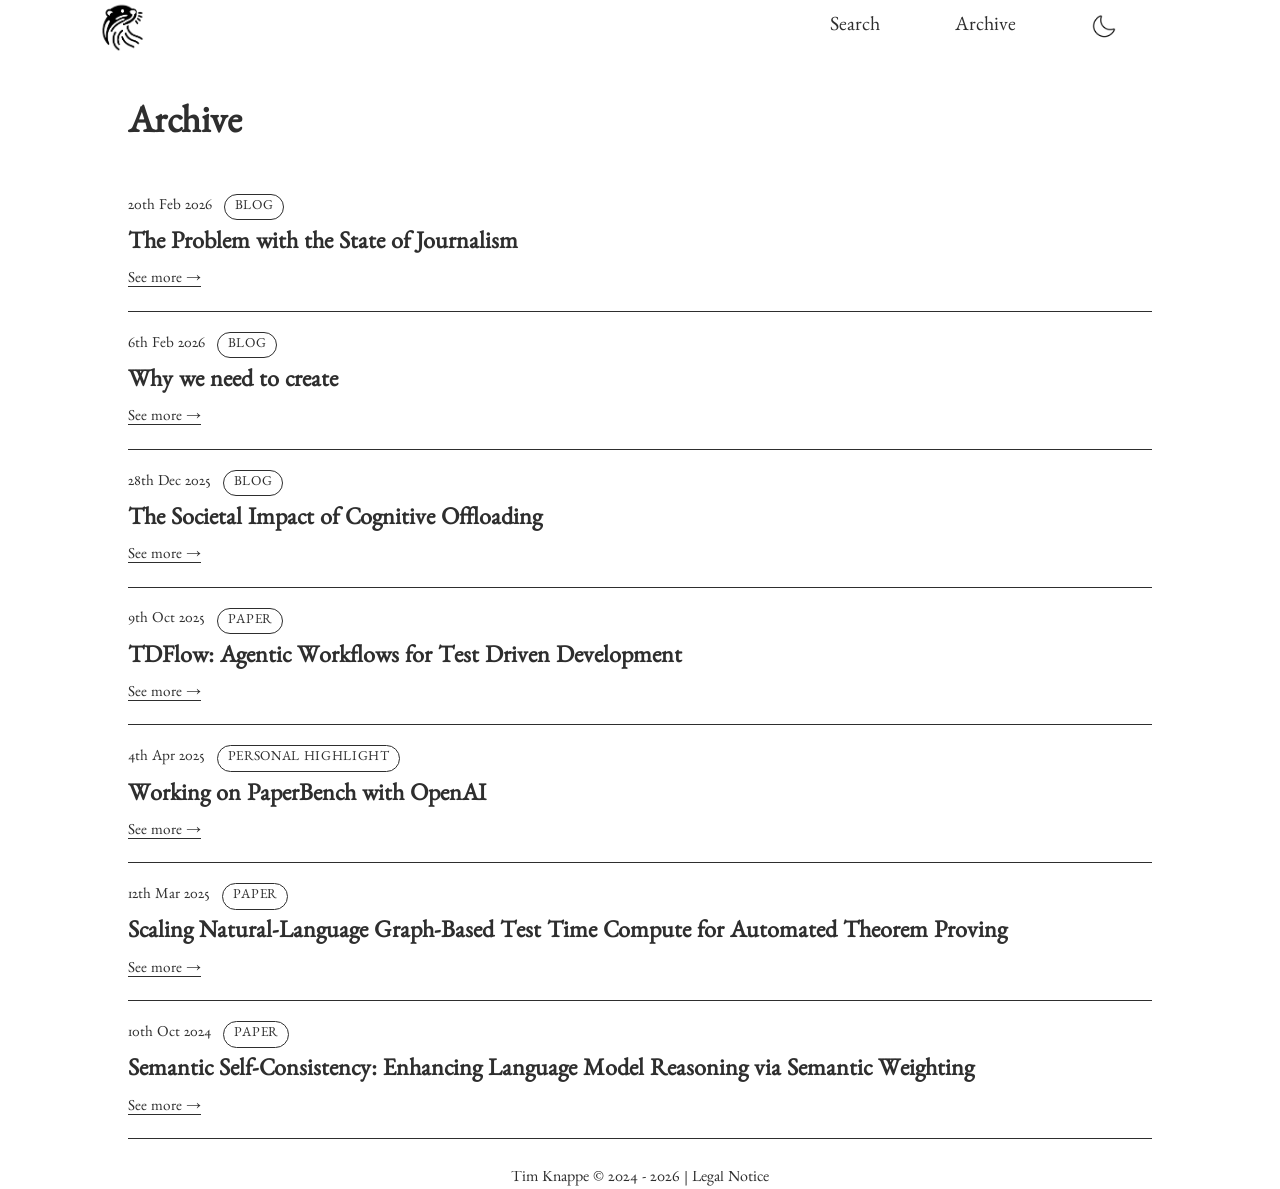
==== commit f7261547: "Updates" ====
--- a/archive/index.html
+++ b/archive/index.html
@@ -8,8 +8,8 @@
 			})();
 		</script><style>.archive{width:80vw;max-width:1100px;padding:3rem 0 2rem;display:flex;flex-direction:column;gap:2rem}.archive__header h1{font-size:2.4rem;margin-bottom:.5rem}.archive__lede{font-size:1.1rem;color:var(--font-color);max-width:640px}.archive__list{display:flex;flex-direction:column;gap:1.25rem}.archive__item{border-bottom:1px solid var(--font-color);padding-bottom:1.25rem}.archive__link{display:flex;flex-direction:column;gap:.55rem;text-decoration:none;color:inherit;transform:translate(0);transition:transform .2s ease,opacity .2s ease}.archive__link:hover{transform:translate(6px);opacity:.92}.archive__meta{display:flex;align-items:center;gap:.75rem;font-size:.95rem;color:var(--font-color)}.archive__pill{display:inline-flex;align-items:center;justify-content:center;border:1px solid var(--font-color);min-height:1.65rem;padding:.2rem .6rem;border-radius:999px;font-size:.85rem;line-height:1.2;text-transform:uppercase;letter-spacing:.05em}.archive__title{font-size:1.5rem;line-height:var(--line-height-tight);font-weight:600}.archive__cta{font-size:.95rem;text-decoration:underline;text-underline-offset:4px;width:fit-content}@media(max-width:900px){.archive{width:90vw;padding:2.5rem 0 1.5rem}.archive__header h1{font-size:2.1rem}}@media(max-width:600px){.archive{width:94vw;padding:2rem 0 1.25rem}.archive__meta{flex-wrap:wrap}.archive__title{font-size:1.3rem}}
 </style>
-<link rel="stylesheet" href="/assets/_slug_.qZoxQIxo.css"></head> <body> <div class="App"> <div class="Navbar" role="navigation"> <a href="/" class="TextLogo"> <img id="theme-logo" src="/assets/logoTransparentBlackFill.9csrFaJy.webp" alt="logo" width="50" height="50" data-light="/assets/logoTransparentBlackFill.9csrFaJy.webp" data-dark="/assets/logoTransparentWhiteFill.CkMYm25J.webp"> </a> <span class="placeholder-span"></span> <div class="links"> <style>astro-island,astro-slot,astro-static-slot{display:contents}</style><script>(()=>{var e=async t=>{await(await t())()};(self.Astro||(self.Astro={})).load=e;window.dispatchEvent(new Event("astro:load"));})();</script><script>(()=>{var A=Object.defineProperty;var g=(i,o,a)=>o in i?A(i,o,{enumerable:!0,configurable:!0,writable:!0,value:a}):i[o]=a;var d=(i,o,a)=>g(i,typeof o!="symbol"?o+"":o,a);{let i={0:t=>m(t),1:t=>a(t),2:t=>new RegExp(t),3:t=>new Date(t),4:t=>new Map(a(t)),5:t=>new Set(a(t)),6:t=>BigInt(t),7:t=>new URL(t),8:t=>new Uint8Array(t),9:t=>new Uint16Array(t),10:t=>new Uint32Array(t),11:t=>1/0*t},o=t=>{let[l,e]=t;return l in i?i[l](e):void 0},a=t=>t.map(o),m=t=>typeof t!="object"||t===null?t:Object.fromEntries(Object.entries(t).map(([l,e])=>[l,o(e)]));class y extends HTMLElement{constructor(){super(...arguments);d(this,"Component");d(this,"hydrator");d(this,"hydrate",async()=>{var b;if(!this.hydrator||!this.isConnected)return;let e=(b=this.parentElement)==null?void 0:b.closest("astro-island[ssr]");if(e){e.addEventListener("astro:hydrate",this.hydrate,{once:!0});return}let c=this.querySelectorAll("astro-slot"),n={},h=this.querySelectorAll("template[data-astro-template]");for(let r of h){let s=r.closest(this.tagName);s!=null&&s.isSameNode(this)&&(n[r.getAttribute("data-astro-template")||"default"]=r.innerHTML,r.remove())}for(let r of c){let s=r.closest(this.tagName);s!=null&&s.isSameNode(this)&&(n[r.getAttribute("name")||"default"]=r.innerHTML)}let p;try{p=this.hasAttribute("props")?m(JSON.parse(this.getAttribute("props"))):{}}catch(r){let s=this.getAttribute("component-url")||"<unknown>",v=this.getAttribute("component-export");throw v&&(s+=` (export ${v})`),console.error(`[hydrate] Error parsing props for component ${s}`,this.getAttribute("props"),r),r}let u;await this.hydrator(this)(this.Component,p,n,{client:this.getAttribute("client")}),this.removeAttribute("ssr"),this.dispatchEvent(new CustomEvent("astro:hydrate"))});d(this,"unmount",()=>{this.isConnected||this.dispatchEvent(new CustomEvent("astro:unmount"))})}disconnectedCallback(){document.removeEventListener("astro:after-swap",this.unmount),document.addEventListener("astro:after-swap",this.unmount,{once:!0})}connectedCallback(){if(!this.hasAttribute("await-children")||document.readyState==="interactive"||document.readyState==="complete")this.childrenConnectedCallback();else{let e=()=>{document.removeEventListener("DOMContentLoaded",e),c.disconnect(),this.childrenConnectedCallback()},c=new MutationObserver(()=>{var n;((n=this.lastChild)==null?void 0:n.nodeType)===Node.COMMENT_NODE&&this.lastChild.nodeValue==="astro:end"&&(this.lastChild.remove(),e())});c.observe(this,{childList:!0}),document.addEventListener("DOMContentLoaded",e)}}async childrenConnectedCallback(){let e=this.getAttribute("before-hydration-url");e&&await import(e),this.start()}async start(){let e=JSON.parse(this.getAttribute("opts")),c=this.getAttribute("client");if(Astro[c]===void 0){window.addEventListener(`astro:${c}`,()=>this.start(),{once:!0});return}try{await Astro[c](async()=>{let n=this.getAttribute("renderer-url"),[h,{default:p}]=await Promise.all([import(this.getAttribute("component-url")),n?import(n):()=>()=>{}]),u=this.getAttribute("component-export")||"default";if(!u.includes("."))this.Component=h[u];else{this.Component=h;for(let f of u.split("."))this.Component=this.Component[f]}return this.hydrator=p,this.hydrate},e,this)}catch(n){console.error(`[astro-island] Error hydrating ${this.getAttribute("component-url")}`,n)}}attributeChangedCallback(){this.hydrate()}}d(y,"observedAttributes",["props"]),customElements.get("astro-island")||customElements.define("astro-island",y)}})();</script><astro-island uid="Z7Ok1i" prefix="r1" component-url="/assets/search.CaVqtv80.js" component-export="Search" renderer-url="/assets/client.BLUn-lwI.js" props="{&quot;entries&quot;:[1,[[0,{&quot;id&quot;:[0,&quot;openai-paperbench.md&quot;],&quot;data&quot;:[0,{&quot;title&quot;:[0,&quot;Working on PaperBench with OpenAI&quot;],&quot;date&quot;:[3,&quot;2025-04-04T00:00:00.000Z&quot;],&quot;type&quot;:[0,&quot;personal highlight&quot;],&quot;description&quot;:[0,&quot;A brief reflection on the development of the PaperBench benchmark in collaboration with OpenAI.&quot;],&quot;tags&quot;:[1,[[0,&quot;paperbench&quot;],[0,&quot;openai&quot;],[0,&quot;AI-for-science&quot;]]],&quot;relatedLinks&quot;:[1,[[0,{&quot;name&quot;:[0,&quot;OpenAI Publication&quot;],&quot;link&quot;:[0,&quot;https://openai.com/index/paperbench/&quot;]}],[0,{&quot;name&quot;:[0,&quot;Algoverse News Publication&quot;],&quot;link&quot;:[0,&quot;https://algoverseairesearch.org/news/openAI&quot;]}]]]}],&quot;body&quot;:[0,&quot;PaperBench is a benchmark that evaluates whether AI agents can replicate state-of-the-art AI research from scratch. Agents are tasked with reproducing papers, which requires understanding each paper’s contributions, building the codebase, and correctly executing the experiments.\r\n\r\nI had the opportunity to contribute to the construction of PaperBench and to work alongside OpenAI during its development.\r\n\r\nThank you to everyone involved for the kind collaboration.\r\n\r\n_Tim_&quot;],&quot;filePath&quot;:[0,&quot;src/content/posts/openai-paperbench.md&quot;],&quot;digest&quot;:[0,&quot;df7b34ded265aa49&quot;],&quot;rendered&quot;:[0,{&quot;html&quot;:[0,&quot;&lt;p&gt;PaperBench is a benchmark that evaluates whether AI agents can replicate state-of-the-art AI research from scratch. Agents are tasked with reproducing papers, which requires understanding each paper’s contributions, building the codebase, and correctly executing the experiments.&lt;/p&gt;\n&lt;p&gt;I had the opportunity to contribute to the construction of PaperBench and to work alongside OpenAI during its development.&lt;/p&gt;\n&lt;p&gt;Thank you to everyone involved for the kind collaboration.&lt;/p&gt;\n&lt;p&gt;&lt;em&gt;Tim&lt;/em&gt;&lt;/p&gt;&quot;],&quot;metadata&quot;:[0,{&quot;headings&quot;:[1,[]],&quot;localImagePaths&quot;:[1,[]],&quot;remoteImagePaths&quot;:[1,[]],&quot;frontmatter&quot;:[0,{&quot;title&quot;:[0,&quot;Working on PaperBench with OpenAI&quot;],&quot;description&quot;:[0,&quot;A brief reflection on the development of the PaperBench benchmark in collaboration with OpenAI.&quot;],&quot;type&quot;:[0,&quot;personal highlight&quot;],&quot;tags&quot;:[1,[[0,&quot;paperbench&quot;],[0,&quot;openai&quot;],[0,&quot;AI-for-science&quot;]]],&quot;relatedLinks&quot;:[1,[[0,{&quot;name&quot;:[0,&quot;OpenAI Publication&quot;],&quot;link&quot;:[0,&quot;https://openai.com/index/paperbench/&quot;]}],[0,{&quot;name&quot;:[0,&quot;Algoverse News Publication&quot;],&quot;link&quot;:[0,&quot;https://algoverseairesearch.org/news/openAI&quot;]}]]],&quot;date&quot;:[3,&quot;2025-04-04T00:00:00.000Z&quot;]}],&quot;imagePaths&quot;:[1,[]]}]}],&quot;collection&quot;:[0,&quot;posts&quot;],&quot;slug&quot;:[0,&quot;openai-paperbench&quot;],&quot;render&quot;:[0,null]}],[0,{&quot;id&quot;:[0,&quot;societal-impact-cognitive-offloading.md&quot;],&quot;data&quot;:[0,{&quot;title&quot;:[0,&quot;The Societal Impact of Cognitive Offloading&quot;],&quot;date&quot;:[3,&quot;2025-12-28T00:00:00.000Z&quot;],&quot;type&quot;:[0,&quot;blog&quot;],&quot;description&quot;:[0,&quot;I examine the possibility of a societal shift in human cognition driven by prolonged AI use, that remains an underrepresented risk in current AI safety discourse.&quot;],&quot;tags&quot;:[1,[[0,&quot;psychology&quot;],[0,&quot;societal-shift&quot;],[0,&quot;cognitive-debt&quot;],[0,&quot;sycophancy&quot;],[0,&quot;deprompt&quot;]]],&quot;relatedLinks&quot;:[1,[[0,{&quot;name&quot;:[0,&quot;GitHub Repository&quot;],&quot;link&quot;:[0,&quot;https://github.com/timknappe/deprompt&quot;]}]]]}],&quot;body&quot;:[0,&quot;With the introduction of new technologies, cultural and societal shifts are unforeseeable [@Collingridge1980SocialControl]. This unpredictability has already manifested across many domains in AI safety, noticeable due to incidents regarding AI risk, where initial guardrails were placed loosely and caused harm to society.\r\n\r\nVoices inside the industry, including projects such as [AI 2027](https://ai-2027.com/) and researchers like Geoffrey Hinton and Leopold Aschenbrenner, are already warning about the risk that is emerging from the deployment of AI with tools and within a continuously growing, capable, and only partly (by many defined as insufficiently) monitorable environment [@korbak2025chainthoughtmonitorabilitynew].\r\n\r\nAmong these risks, one that remains comparatively overlooked, due to its threat being mainly in adoption rather than emerging from intelligence as a whole, is AI’s impact on human cognition.\r\n\r\n## Cognitive debt as a societal problem\r\n\r\nIn the pursuit of choosing the path of least resistance, we have degenerated many abilities that were once crucial for our lives. This degradation often occurs silently, as technological advancements normalize skill substitution rather than preservation.\r\n\r\nMechanisms like these, and overreliance on certain technologies, lead us to incur cognitive debt. For the longest time, we didn’t consider or simply didn’t mind the lingering side effects of automation, as it had little to no impact on our daily lives due to the constant availability of its replacements [@ICAO_1992_OperationalImplicationsAutomation].\r\n\r\nAlthough this shift is acceptable in many cases, warning signs are starting to appear that the disruption caused by AI will be a bigger and fundamentally different one, impacting our critical thinking, which is considerably less negligible. With handing off complex work becoming easy and convenient, the danger is that we slowly erode parts of our ability to critically evaluate and understand.\r\n\r\n_Experience with other emerging technologies has shown that, due to “cultural lag,” society is typically faster to incorporate a new technology than to adapt toward its responsible and proper use. There is little doubt that we will witness similar patterns with the adoption of AI._ [@Ogburn1922SocialChange]\r\n\r\n### Mechanisms of Cognitive Debt\r\n\r\nThe processes of neural plasticity are complex; however, the notion of treating the brain like a muscle that can atrophy when given little stimulation seems to be a good intuition for responsible AI use.\r\n\r\nKeeping your mind active and challenging yourself improves crystallized intelligence and cognitive reserve, which have been shown to be helpful in delaying symptoms of early dementia through compensation by other neurons. Logically extrapolating this principle leads to the conclusion that handing off more and more tasks to AI reduces cognitive effort, thereby inducing weaker long-term retention and mental deconditioning in cases of severe overuse.\r\n\r\nAs expected, current research shows that cognitive engagement is lowered when tasks are largely offloaded to LLMs or AI tools [@kosmyna2025brainchatgptaccumulationcognitive]. I consider myself an avid user of AI, so reading into the literature was little surprising given the noticeable effects of regression among fellow software engineers when overusing AI over a prolonged period of time.\r\n\r\n### Avoiding cognitive debt\r\n\r\nThe integration of AI into more and more systems will grow increasingly ubiquitous, making hand-offs easier and easier. With hopes of increased productivity, I still sometimes find myself and many of my peers handing off work to LLMs in an almost fluent and natural fashion. Given that, the growing consensus is obvious, use AI less and engage with tasks on your own. A solution that is simple, but tempting to circumvent given our natural urge for convenience.\r\n\r\nTo counteract this behavior, I will introduce a few changes to my workflow that personally work well for me. When working on coding tasks, I will mostly use AI autocomplete, as it speeds up the coding process while leaving major design decisions and coding practices entirely to me.\r\n\r\nCreative writing and content creation are artful forms of creation that, at least in my opinion, derive their value from human intent. As a result, I aim to keep AI involvement in the creative process to an absolute minimum.\r\n\r\nTo keep my everyday AI usage intentional, I have built [Deprompt](https://github.com/timknappe/deprompt), a small, free, and open-source browser extension that keeps me mindful of my AI usage.\r\n\r\n## AI-Reinforced Brain Patterns\r\n\r\nWith the introduction of social media, a measurable societal shift has emerged that is largely attributed to the cognitive reinforcement of one’s own opinions [@eli2011filter]. Algorithms seem to self-validate users as a side effect of maximizing attention, unintentionally creating bubbles and echo chambers that are now profoundly impacting opinion-building and shaping public discourse. Societally, we are mostly aware of these factors, however, the silent impacts of extremization and polarization continue to persist [@CASTANOPULGARIN2021101608; @Lukin2017Argument].\r\n\r\nSocial media sets a good example of how risks that are apparent can still linger when a majority actively ignores their side effects.\r\n\r\nAI associated risks scale faster than their underlying safety mechanisms, largely due to the novelty of the field and the rapid advancements being made. This is especially the case because the mechanisms inducing these threats are not yet fully understood. While research capacity is growing toward a better comprehension of the cognitive impact of AI usage, we will likely continue to see a disconnect between developers and alignment researchers or, in this context cognitive psychologists.\r\n\r\n### Impact of LLMs on Human Ideology\r\n\r\nAside from the widely discussed risks of grounding facts based on large language models, third-party control, bias, and unknown sources, risk also emerges from the pure modality of human-like interaction itself.\r\n\r\nWith the anthropomorphization of AI comes a natural feeling of being understood and agreed with, which reinforces one’s own opinions as if one were talking to another human. This is perceived as interpersonal affirmation and introduces a significant risk, whereby people may come to value the output and thoughts of an AI on par with those of actual humans.\r\n\r\nAs part of its deployment for human-like interaction, reinforcement learning on human feedback is crucial to tune models toward digestible and value-aligned content. This, however, does not account for unwanted side effects that make such systems more agreeable and therefore more likely to agree on counterintuitive or plainly wrong assumptions and facts. This behavior creates a value gap, both between users who want a factual, truthful, and “honest” model, and the silent risk of self-validation, which can become dangerous.\r\n\r\nAgreeableness and validation are dangerous traits, particularly when paired with a tool that many misjudge as objective. When users feel increasingly validated by a third party, the resulting dynamic bears the risk of justifying radical positions or encouraging impulsive actions.\r\n\r\nA similar risk emerges when AI is used for emotional validation or therapeutic applications. AI judgments are subjective and are quick to [self-diagnose or suggest actions that could be considered medical malpractice](https://www.independent.co.uk/tech/chatgpt-ai-therapy-chatbot-psychosis-mental-health-b2797487.html).\r\n\r\n### Consequences and Actionability\r\n\r\nEinstein said, _“Whoever is careless with the truth in small matters cannot be trusted in important affairs.”_ This quote transfers well to artificial intelligence, whose tendency toward epistemic unreliability undermines trust and therefore requires cautious use.\r\n\r\nFurthermore, relying on AI for neutrality is impossible, so it is important to make this distinction clear, AI systems will always be biased toward the user’s perspective and should not be used solely to validate one’s feelings or thoughts. On the contrary, as these discussions unfold, conversation and dialogue between humans will become more valuable than ever.\r\n\r\n## Stopping it before it gets worse\r\n\r\nReading this, it might appear like my stance toward AI is quite antagonistic. However, the opposite is the case. Given the unique opportunities, I think LLMs and future AI systems can be quite valuable and great tools for many, as long as we keep our outlook on AI specifically aligned with guiding principles such as effective altruism.\r\n\r\nIn controlled environments, Anthropic researchers have discovered signs of deception [@lynch2025agentic; @greenblatt2024alignmentfakinglargelanguage] it’s these threats that pose not only material risks, as bad actors could also influence humans psychologically.\r\n\r\nThis calls for growing, yet still underexplored, risk assessments that quantify cognitive impact. More broadly, we will have to make sure to keep monitoring threats at a societal level that are caused by harmful usage, not only those introduced by emerging intelligence.\r\n\r\n### How to protect oneself\r\n\r\nI am convinced that each individual should follow core principles to balance productivity and life-long learning.\r\n\r\nThe discipline of limiting exposure and going against the natural urge of comfortability will remain an important feat.\r\n\r\nIt requires us to not be ignorant of limitations, AI, in its current state, remains a tool for our use, so it is important to centralize that fact as a cornerstone for our decision-making when using AI in symbiosis with human actors.\r\n\r\nAs a general principle, questioning one’s own rhetoric as well as that produced by LLMs will be more important than ever. With the gratification that comes from agreeable AI, a new risk emerges that we will need to contain and protect ourselves from.\r\n\r\n### Alignment direction\r\n\r\nWe are currently still in the early stages of the capabilities AI will attain. Right now, we hold the control and can steer alignment, which will shape long-term decisions about how we use AI and how the future of AI development will evolve. Given the current pace, AI is weaker than it will ever be again, and we will have to decide how much mental bandwidth we are willing to hand off, how we want to control alignment, and how we will allow AI to shape our society.\r\n\r\n## Appendix\r\n\r\n### Deprompt\r\n\r\nSince the core features of [Deprompt](https://github.com/timknappe/deprompt) are now in place, I will focus on maintenance and incremental improvements, especially as I have other projects to work on. If you have a feature request, idea, or improvement, feel free to open a PR.\r\n\r\n### Related Resources\r\n\r\nAs always, I’ll try to formulate my own thoughts before reading any of the related works, in order to gather my thoughts on the topic freely and unbiased. In my search, I found some great resources that I wanted to share and recommend, as they focus on other subareas of AI risk:\r\n\r\n- [AI 2027](https://ai-2027.com/)\r\n- [Situational Awareness by Leopold Aschenbrenner](https://situational-awareness.ai/)\r\n- [Talk of Geoffrey Hinton on the dangers of AI](https://www.youtube.com/watch?v=giT0ytynSqg)\r\n- [Senate Hearing Regarding AI Risks](https://forum.effectivealtruism.org/posts/67zFQT4GeJdgvdFuk/partial-transcript-of-recent-senate-hearing-discussing-ai-x)\r\n- [Alok Kanojia on Risk of AI for the human psyche](https://www.youtube.com/watch?v=MW6FMgOzklw)\r\n\r\n## References&quot;],&quot;filePath&quot;:[0,&quot;src/content/posts/societal-impact-cognitive-offloading.md&quot;],&quot;digest&quot;:[0,&quot;12327241633bdc13&quot;],&quot;rendered&quot;:[0,{&quot;html&quot;:[0,&quot;&lt;p&gt;With the introduction of new technologies, cultural and societal shifts are unforeseeable &lt;span class=\&quot;\&quot; id=\&quot;citation--collingridge1980socialcontrol--1\&quot;&gt;(Collingridge, 1980)&lt;/span&gt;. This unpredictability has already manifested across many domains in AI safety, noticeable due to incidents regarding AI risk, where initial guardrails were placed loosely and caused harm to society.&lt;/p&gt;\n&lt;p&gt;Voices inside the industry, including projects such as &lt;a href=\&quot;https://ai-2027.com/\&quot;&gt;AI 2027&lt;/a&gt; and researchers like Geoffrey Hinton and Leopold Aschenbrenner, are already warning about the risk that is emerging from the deployment of AI with tools and within a continuously growing, capable, and only partly (by many defined as insufficiently) monitorable environment &lt;span class=\&quot;\&quot; id=\&quot;citation--korbak2025chainthoughtmonitorabilitynew--2\&quot;&gt;(Korbak et al., 2025)&lt;/span&gt;.&lt;/p&gt;\n&lt;p&gt;Among these risks, one that remains comparatively overlooked, due to its threat being mainly in adoption rather than emerging from intelligence as a whole, is AI’s impact on human cognition.&lt;/p&gt;\n&lt;h2 id=\&quot;cognitive-debt-as-a-societal-problem\&quot;&gt;Cognitive debt as a societal problem&lt;/h2&gt;\n&lt;p&gt;In the pursuit of choosing the path of least resistance, we have degenerated many abilities that were once crucial for our lives. This degradation often occurs silently, as technological advancements normalize skill substitution rather than preservation.&lt;/p&gt;\n&lt;p&gt;Mechanisms like these, and overreliance on certain technologies, lead us to incur cognitive debt. For the longest time, we didn’t consider or simply didn’t mind the lingering side effects of automation, as it had little to no impact on our daily lives due to the constant availability of its replacements &lt;span class=\&quot;\&quot; id=\&quot;citation--icao_1992_operationalimplicationsautomation--3\&quot;&gt;(International Civil Aviation Organization, 1992)&lt;/span&gt;.&lt;/p&gt;\n&lt;p&gt;Although this shift is acceptable in many cases, warning signs are starting to appear that the disruption caused by AI will be a bigger and fundamentally different one, impacting our critical thinking, which is considerably less negligible. With handing off complex work becoming easy and convenient, the danger is that we slowly erode parts of our ability to critically evaluate and understand.&lt;/p&gt;\n&lt;p&gt;&lt;em&gt;Experience with other emerging technologies has shown that, due to “cultural lag,” society is typically faster to incorporate a new technology than to adapt toward its responsible and proper use. There is little doubt that we will witness similar patterns with the adoption of AI.&lt;/em&gt; &lt;span class=\&quot;\&quot; id=\&quot;citation--ogburn1922socialchange--4\&quot;&gt;(Ogburn, 1922)&lt;/span&gt;&lt;/p&gt;\n&lt;h3 id=\&quot;mechanisms-of-cognitive-debt\&quot;&gt;Mechanisms of Cognitive Debt&lt;/h3&gt;\n&lt;p&gt;The processes of neural plasticity are complex; however, the notion of treating the brain like a muscle that can atrophy when given little stimulation seems to be a good intuition for responsible AI use.&lt;/p&gt;\n&lt;p&gt;Keeping your mind active and challenging yourself improves crystallized intelligence and cognitive reserve, which have been shown to be helpful in delaying symptoms of early dementia through compensation by other neurons. Logically extrapolating this principle leads to the conclusion that handing off more and more tasks to AI reduces cognitive effort, thereby inducing weaker long-term retention and mental deconditioning in cases of severe overuse.&lt;/p&gt;\n&lt;p&gt;As expected, current research shows that cognitive engagement is lowered when tasks are largely offloaded to LLMs or AI tools &lt;span class=\&quot;\&quot; id=\&quot;citation--kosmyna2025brainchatgptaccumulationcognitive--5\&quot;&gt;(Kosmyna et al., 2025)&lt;/span&gt;. I consider myself an avid user of AI, so reading into the literature was little surprising given the noticeable effects of regression among fellow software engineers when overusing AI over a prolonged period of time.&lt;/p&gt;\n&lt;h3 id=\&quot;avoiding-cognitive-debt\&quot;&gt;Avoiding cognitive debt&lt;/h3&gt;\n&lt;p&gt;The integration of AI into more and more systems will grow increasingly ubiquitous, making hand-offs easier and easier. With hopes of increased productivity, I still sometimes find myself and many of my peers handing off work to LLMs in an almost fluent and natural fashion. Given that, the growing consensus is obvious, use AI less and engage with tasks on your own. A solution that is simple, but tempting to circumvent given our natural urge for convenience.&lt;/p&gt;\n&lt;p&gt;To counteract this behavior, I will introduce a few changes to my workflow that personally work well for me. When working on coding tasks, I will mostly use AI autocomplete, as it speeds up the coding process while leaving major design decisions and coding practices entirely to me.&lt;/p&gt;\n&lt;p&gt;Creative writing and content creation are artful forms of creation that, at least in my opinion, derive their value from human intent. As a result, I aim to keep AI involvement in the creative process to an absolute minimum.&lt;/p&gt;\n&lt;p&gt;To keep my everyday AI usage intentional, I have built &lt;a href=\&quot;https://github.com/timknappe/deprompt\&quot;&gt;Deprompt&lt;/a&gt;, a small, free, and open-source browser extension that keeps me mindful of my AI usage.&lt;/p&gt;\n&lt;h2 id=\&quot;ai-reinforced-brain-patterns\&quot;&gt;AI-Reinforced Brain Patterns&lt;/h2&gt;\n&lt;p&gt;With the introduction of social media, a measurable societal shift has emerged that is largely attributed to the cognitive reinforcement of one’s own opinions &lt;span class=\&quot;\&quot; id=\&quot;citation--eli2011filter--6\&quot;&gt;(Pariser, 2011)&lt;/span&gt;. Algorithms seem to self-validate users as a side effect of maximizing attention, unintentionally creating bubbles and echo chambers that are now profoundly impacting opinion-building and shaping public discourse. Societally, we are mostly aware of these factors, however, the silent impacts of extremization and polarization continue to persist &lt;span class=\&quot;\&quot; id=\&quot;citation--castanopulgarin2021101608--lukin2017argument--7\&quot;&gt;(Castaño-Pulgarín et al., 2021; Lukin et al., 2017)&lt;/span&gt;.&lt;/p&gt;\n&lt;p&gt;Social media sets a good example of how risks that are apparent can still linger when a majority actively ignores their side effects.&lt;/p&gt;\n&lt;p&gt;AI associated risks scale faster than their underlying safety mechanisms, largely due to the novelty of the field and the rapid advancements being made. This is especially the case because the mechanisms inducing these threats are not yet fully understood. While research capacity is growing toward a better comprehension of the cognitive impact of AI usage, we will likely continue to see a disconnect between developers and alignment researchers or, in this context cognitive psychologists.&lt;/p&gt;\n&lt;h3 id=\&quot;impact-of-llms-on-human-ideology\&quot;&gt;Impact of LLMs on Human Ideology&lt;/h3&gt;\n&lt;p&gt;Aside from the widely discussed risks of grounding facts based on large language models, third-party control, bias, and unknown sources, risk also emerges from the pure modality of human-like interaction itself.&lt;/p&gt;\n&lt;p&gt;With the anthropomorphization of AI comes a natural feeling of being understood and agreed with, which reinforces one’s own opinions as if one were talking to another human. This is perceived as interpersonal affirmation and introduces a significant risk, whereby people may come to value the output and thoughts of an AI on par with those of actual humans.&lt;/p&gt;\n&lt;p&gt;As part of its deployment for human-like interaction, reinforcement learning on human feedback is crucial to tune models toward digestible and value-aligned content. This, however, does not account for unwanted side effects that make such systems more agreeable and therefore more likely to agree on counterintuitive or plainly wrong assumptions and facts. This behavior creates a value gap, both between users who want a factual, truthful, and “honest” model, and the silent risk of self-validation, which can become dangerous.&lt;/p&gt;\n&lt;p&gt;Agreeableness and validation are dangerous traits, particularly when paired with a tool that many misjudge as objective. When users feel increasingly validated by a third party, the resulting dynamic bears the risk of justifying radical positions or encouraging impulsive actions.&lt;/p&gt;\n&lt;p&gt;A similar risk emerges when AI is used for emotional validation or therapeutic applications. AI judgments are subjective and are quick to &lt;a href=\&quot;https://www.independent.co.uk/tech/chatgpt-ai-therapy-chatbot-psychosis-mental-health-b2797487.html\&quot;&gt;self-diagnose or suggest actions that could be considered medical malpractice&lt;/a&gt;.&lt;/p&gt;\n&lt;h3 id=\&quot;consequences-and-actionability\&quot;&gt;Consequences and Actionability&lt;/h3&gt;\n&lt;p&gt;Einstein said, &lt;em&gt;“Whoever is careless with the truth in small matters cannot be trusted in important affairs.”&lt;/em&gt; This quote transfers well to artificial intelligence, whose tendency toward epistemic unreliability undermines trust and therefore requires cautious use.&lt;/p&gt;\n&lt;p&gt;Furthermore, relying on AI for neutrality is impossible, so it is important to make this distinction clear, AI systems will always be biased toward the user’s perspective and should not be used solely to validate one’s feelings or thoughts. On the contrary, as these discussions unfold, conversation and dialogue between humans will become more valuable than ever.&lt;/p&gt;\n&lt;h2 id=\&quot;stopping-it-before-it-gets-worse\&quot;&gt;Stopping it before it gets worse&lt;/h2&gt;\n&lt;p&gt;Reading this, it might appear like my stance toward AI is quite antagonistic. However, the opposite is the case. Given the unique opportunities, I think LLMs and future AI systems can be quite valuable and great tools for many, as long as we keep our outlook on AI specifically aligned with guiding principles such as effective altruism.&lt;/p&gt;\n&lt;p&gt;In controlled environments, Anthropic researchers have discovered signs of deception &lt;span class=\&quot;\&quot; id=\&quot;citation--lynch2025agentic--greenblatt2024alignmentfakinglargelanguage--8\&quot;&gt;(Greenblatt et al., 2024; Lynch et al., 2025)&lt;/span&gt; it’s these threats that pose not only material risks, as bad actors could also influence humans psychologically.&lt;/p&gt;\n&lt;p&gt;This calls for growing, yet still underexplored, risk assessments that quantify cognitive impact. More broadly, we will have to make sure to keep monitoring threats at a societal level that are caused by harmful usage, not only those introduced by emerging intelligence.&lt;/p&gt;\n&lt;h3 id=\&quot;how-to-protect-oneself\&quot;&gt;How to protect oneself&lt;/h3&gt;\n&lt;p&gt;I am convinced that each individual should follow core principles to balance productivity and life-long learning.&lt;/p&gt;\n&lt;p&gt;The discipline of limiting exposure and going against the natural urge of comfortability will remain an important feat.&lt;/p&gt;\n&lt;p&gt;It requires us to not be ignorant of limitations, AI, in its current state, remains a tool for our use, so it is important to centralize that fact as a cornerstone for our decision-making when using AI in symbiosis with human actors.&lt;/p&gt;\n&lt;p&gt;As a general principle, questioning one’s own rhetoric as well as that produced by LLMs will be more important than ever. With the gratification that comes from agreeable AI, a new risk emerges that we will need to contain and protect ourselves from.&lt;/p&gt;\n&lt;h3 id=\&quot;alignment-direction\&quot;&gt;Alignment direction&lt;/h3&gt;\n&lt;p&gt;We are currently still in the early stages of the capabilities AI will attain. Right now, we hold the control and can steer alignment, which will shape long-term decisions about how we use AI and how the future of AI development will evolve. Given the current pace, AI is weaker than it will ever be again, and we will have to decide how much mental bandwidth we are willing to hand off, how we want to control alignment, and how we will allow AI to shape our society.&lt;/p&gt;\n&lt;h2 id=\&quot;appendix\&quot;&gt;Appendix&lt;/h2&gt;\n&lt;h3 id=\&quot;deprompt\&quot;&gt;Deprompt&lt;/h3&gt;\n&lt;p&gt;Since the core features of &lt;a href=\&quot;https://github.com/timknappe/deprompt\&quot;&gt;Deprompt&lt;/a&gt; are now in place, I will focus on maintenance and incremental improvements, especially as I have other projects to work on. If you have a feature request, idea, or improvement, feel free to open a PR.&lt;/p&gt;\n&lt;h3 id=\&quot;related-resources\&quot;&gt;Related Resources&lt;/h3&gt;\n&lt;p&gt;As always, I’ll try to formulate my own thoughts before reading any of the related works, in order to gather my thoughts on the topic freely and unbiased. In my search, I found some great resources that I wanted to share and recommend, as they focus on other subareas of AI risk:&lt;/p&gt;\n&lt;ul&gt;\n&lt;li&gt;&lt;a href=\&quot;https://ai-2027.com/\&quot;&gt;AI 2027&lt;/a&gt;&lt;/li&gt;\n&lt;li&gt;&lt;a href=\&quot;https://situational-awareness.ai/\&quot;&gt;Situational Awareness by Leopold Aschenbrenner&lt;/a&gt;&lt;/li&gt;\n&lt;li&gt;&lt;a href=\&quot;https://www.youtube.com/watch?v=giT0ytynSqg\&quot;&gt;Talk of Geoffrey Hinton on the dangers of AI&lt;/a&gt;&lt;/li&gt;\n&lt;li&gt;&lt;a href=\&quot;https://forum.effectivealtruism.org/posts/67zFQT4GeJdgvdFuk/partial-transcript-of-recent-senate-hearing-discussing-ai-x\&quot;&gt;Senate Hearing Regarding AI Risks&lt;/a&gt;&lt;/li&gt;\n&lt;li&gt;&lt;a href=\&quot;https://www.youtube.com/watch?v=MW6FMgOzklw\&quot;&gt;Alok Kanojia on Risk of AI for the human psyche&lt;/a&gt;&lt;/li&gt;\n&lt;/ul&gt;\n&lt;h2 id=\&quot;references\&quot;&gt;References&lt;/h2&gt;&lt;div id=\&quot;refs\&quot; class=\&quot;references csl-bib-body\&quot;&gt;\n  &lt;div class=\&quot;csl-entry\&quot; id=\&quot;bib-castanopulgarin2021101608\&quot;&gt;Castaño-Pulgarín, S. A., Suárez-Betancur, N., Vega, L. M. T., &amp;#x26; López, H. M. H. (2021). Internet, social media and online hate speech. Systematic review. &lt;i&gt;Aggression and Violent Behavior&lt;/i&gt;, &lt;i&gt;58&lt;/i&gt;, 101608. https://doi.org/https://doi.org/10.1016/j.avb.2021.101608&lt;/div&gt;\n  &lt;div class=\&quot;csl-entry\&quot; id=\&quot;bib-collingridge1980socialcontrol\&quot;&gt;Collingridge, D. (1980). &lt;i&gt;The Social Control of Technology&lt;/i&gt;. Frances Pinter.&lt;/div&gt;\n  &lt;div class=\&quot;csl-entry\&quot; id=\&quot;bib-greenblatt2024alignmentfakinglargelanguage\&quot;&gt;Greenblatt, R., Denison, C., Wright, B., Roger, F., MacDiarmid, M., Marks, S., Treutlein, J., Belonax, T., Chen, J., Duvenaud, D., Khan, A., Michael, J., Mindermann, S., Perez, E., Petrini, L., Uesato, J., Kaplan, J., Shlegeris, B., Bowman, S. R., &amp;#x26; Hubinger, E. (2024). &lt;i&gt;Alignment faking in large language models&lt;/i&gt;. https://arxiv.org/abs/2412.14093&lt;/div&gt;\n  &lt;div class=\&quot;csl-entry\&quot; id=\&quot;bib-icao_1992_operationalimplicationsautomation\&quot;&gt;International Civil Aviation Organization. (1992). &lt;i&gt;Operational Implications of Automation in Advanced Technology Flight Decks&lt;/i&gt; [ICAO Circular 234-AN/142, Human Factors Digest No.\\ 5]. International Civil Aviation Organization.&lt;/div&gt;\n  &lt;div class=\&quot;csl-entry\&quot; id=\&quot;bib-korbak2025chainthoughtmonitorabilitynew\&quot;&gt;Korbak, T., Balesni, M., Barnes, E., Bengio, Y., Benton, J., Bloom, J., Chen, M., Cooney, A., Dafoe, A., Dragan, A., Emmons, S., Evans, O., Farhi, D., Greenblatt, R., Hendrycks, D., Hobbhahn, M., Hubinger, E., Irving, G., Jenner, E., … Mikulik, V. (2025). &lt;i&gt;Chain of Thought Monitorability: A New and Fragile Opportunity for AI Safety&lt;/i&gt;. https://arxiv.org/abs/2507.11473&lt;/div&gt;\n  &lt;div class=\&quot;csl-entry\&quot; id=\&quot;bib-kosmyna2025brainchatgptaccumulationcognitive\&quot;&gt;Kosmyna, N., Hauptmann, E., Yuan, Y. T., Situ, J., Liao, X.-H., Beresnitzky, A. V., Braunstein, I., &amp;#x26; Maes, P. (2025). &lt;i&gt;Your Brain on ChatGPT: Accumulation of Cognitive Debt when Using an AI Assistant for Essay Writing Task&lt;/i&gt;. https://arxiv.org/abs/2506.08872&lt;/div&gt;\n  &lt;div class=\&quot;csl-entry\&quot; id=\&quot;bib-lukin2017argument\&quot;&gt;Lukin, S., Anand, P., Walker, M., &amp;#x26; Whittaker, S. (2017). Argument Strength is in the Eye of the Beholder: Audience Effects in Persuasion. &lt;i&gt;ArXiv&lt;/i&gt;, &lt;i&gt;abs/1708.09085&lt;/i&gt;. https://doi.org/10.18653/v1/e17-1070&lt;/div&gt;\n  &lt;div class=\&quot;csl-entry\&quot; id=\&quot;bib-lynch2025agentic\&quot;&gt;Lynch, A., Wright, B., Larson, C., Troy, K. K., Ritchie, S. J., Mindermann, S., Perez, E., &amp;#x26; Hubinger, E. (2025). Agentic Misalignment: How LLMs Could be an Insider Threat. &lt;i&gt;Anthropic Research&lt;/i&gt;.&lt;/div&gt;\n  &lt;div class=\&quot;csl-entry\&quot; id=\&quot;bib-ogburn1922socialchange\&quot;&gt;Ogburn, W. F. (1922). &lt;i&gt;Social Change with Respect to Culture and Original Nature&lt;/i&gt;. B. W. Huebsch.&lt;/div&gt;\n  &lt;div class=\&quot;csl-entry\&quot; id=\&quot;bib-eli2011filter\&quot;&gt;Pariser, Eli. (2011). &lt;i&gt;The filter bubble : what the Internet is hiding from you&lt;/i&gt;. Penguin Press.&lt;/div&gt;\n&lt;/div&gt;&quot;],&quot;metadata&quot;:[0,{&quot;headings&quot;:[1,[[0,{&quot;depth&quot;:[0,2],&quot;slug&quot;:[0,&quot;cognitive-debt-as-a-societal-problem&quot;],&quot;text&quot;:[0,&quot;Cognitive debt as a societal problem&quot;]}],[0,{&quot;depth&quot;:[0,3],&quot;slug&quot;:[0,&quot;mechanisms-of-cognitive-debt&quot;],&quot;text&quot;:[0,&quot;Mechanisms of Cognitive Debt&quot;]}],[0,{&quot;depth&quot;:[0,3],&quot;slug&quot;:[0,&quot;avoiding-cognitive-debt&quot;],&quot;text&quot;:[0,&quot;Avoiding cognitive debt&quot;]}],[0,{&quot;depth&quot;:[0,2],&quot;slug&quot;:[0,&quot;ai-reinforced-brain-patterns&quot;],&quot;text&quot;:[0,&quot;AI-Reinforced Brain Patterns&quot;]}],[0,{&quot;depth&quot;:[0,3],&quot;slug&quot;:[0,&quot;impact-of-llms-on-human-ideology&quot;],&quot;text&quot;:[0,&quot;Impact of LLMs on Human Ideology&quot;]}],[0,{&quot;depth&quot;:[0,3],&quot;slug&quot;:[0,&quot;consequences-and-actionability&quot;],&quot;text&quot;:[0,&quot;Consequences and Actionability&quot;]}],[0,{&quot;depth&quot;:[0,2],&quot;slug&quot;:[0,&quot;stopping-it-before-it-gets-worse&quot;],&quot;text&quot;:[0,&quot;Stopping it before it gets worse&quot;]}],[0,{&quot;depth&quot;:[0,3],&quot;slug&quot;:[0,&quot;how-to-protect-oneself&quot;],&quot;text&quot;:[0,&quot;How to protect oneself&quot;]}],[0,{&quot;depth&quot;:[0,3],&quot;slug&quot;:[0,&quot;alignment-direction&quot;],&quot;text&quot;:[0,&quot;Alignment direction&quot;]}],[0,{&quot;depth&quot;:[0,2],&quot;slug&quot;:[0,&quot;appendix&quot;],&quot;text&quot;:[0,&quot;Appendix&quot;]}],[0,{&quot;depth&quot;:[0,3],&quot;slug&quot;:[0,&quot;deprompt&quot;],&quot;text&quot;:[0,&quot;Deprompt&quot;]}],[0,{&quot;depth&quot;:[0,3],&quot;slug&quot;:[0,&quot;related-resources&quot;],&quot;text&quot;:[0,&quot;Related Resources&quot;]}],[0,{&quot;depth&quot;:[0,2],&quot;slug&quot;:[0,&quot;references&quot;],&quot;text&quot;:[0,&quot;References&quot;]}]]],&quot;localImagePaths&quot;:[1,[]],&quot;remoteImagePaths&quot;:[1,[]],&quot;frontmatter&quot;:[0,{&quot;title&quot;:[0,&quot;The Societal Impact of Cognitive Offloading&quot;],&quot;description&quot;:[0,&quot;I examine the possibility of a societal shift in human cognition driven by prolonged AI use, that remains an underrepresented risk in current AI safety discourse.&quot;],&quot;date&quot;:[3,&quot;2025-12-28T00:00:00.000Z&quot;],&quot;tags&quot;:[1,[[0,&quot;psychology&quot;],[0,&quot;societal-shift&quot;],[0,&quot;cognitive-debt&quot;],[0,&quot;sycophancy&quot;],[0,&quot;deprompt&quot;]]],&quot;relatedLinks&quot;:[1,[[0,{&quot;name&quot;:[0,&quot;GitHub Repository&quot;],&quot;link&quot;:[0,&quot;https://github.com/timknappe/deprompt&quot;]}]]],&quot;type&quot;:[0,&quot;blog&quot;]}],&quot;imagePaths&quot;:[1,[]]}]}],&quot;collection&quot;:[0,&quot;posts&quot;],&quot;slug&quot;:[0,&quot;societal-impact-cognitive-offloading&quot;],&quot;render&quot;:[0,null]}]]]}" ssr client="load" opts="{&quot;name&quot;:&quot;Search&quot;,&quot;value&quot;:true}" await-children><button class="linkElem" type="button">Search</button><!--astro:end--></astro-island> <a class="linkElem" href="/archive">
+<link rel="stylesheet" href="/assets/_slug_.qZoxQIxo.css"></head> <body> <div class="App"> <div class="Navbar" role="navigation"> <a href="/" class="TextLogo"> <img id="theme-logo" src="/assets/logoTransparentBlackFill.9csrFaJy.webp" alt="logo" width="50" height="50" data-light="/assets/logoTransparentBlackFill.9csrFaJy.webp" data-dark="/assets/logoTransparentWhiteFill.CkMYm25J.webp"> </a> <span class="placeholder-span"></span> <div class="links"> <style>astro-island,astro-slot,astro-static-slot{display:contents}</style><script>(()=>{var e=async t=>{await(await t())()};(self.Astro||(self.Astro={})).load=e;window.dispatchEvent(new Event("astro:load"));})();</script><script>(()=>{var A=Object.defineProperty;var g=(i,o,a)=>o in i?A(i,o,{enumerable:!0,configurable:!0,writable:!0,value:a}):i[o]=a;var d=(i,o,a)=>g(i,typeof o!="symbol"?o+"":o,a);{let i={0:t=>m(t),1:t=>a(t),2:t=>new RegExp(t),3:t=>new Date(t),4:t=>new Map(a(t)),5:t=>new Set(a(t)),6:t=>BigInt(t),7:t=>new URL(t),8:t=>new Uint8Array(t),9:t=>new Uint16Array(t),10:t=>new Uint32Array(t),11:t=>1/0*t},o=t=>{let[l,e]=t;return l in i?i[l](e):void 0},a=t=>t.map(o),m=t=>typeof t!="object"||t===null?t:Object.fromEntries(Object.entries(t).map(([l,e])=>[l,o(e)]));class y extends HTMLElement{constructor(){super(...arguments);d(this,"Component");d(this,"hydrator");d(this,"hydrate",async()=>{var b;if(!this.hydrator||!this.isConnected)return;let e=(b=this.parentElement)==null?void 0:b.closest("astro-island[ssr]");if(e){e.addEventListener("astro:hydrate",this.hydrate,{once:!0});return}let c=this.querySelectorAll("astro-slot"),n={},h=this.querySelectorAll("template[data-astro-template]");for(let r of h){let s=r.closest(this.tagName);s!=null&&s.isSameNode(this)&&(n[r.getAttribute("data-astro-template")||"default"]=r.innerHTML,r.remove())}for(let r of c){let s=r.closest(this.tagName);s!=null&&s.isSameNode(this)&&(n[r.getAttribute("name")||"default"]=r.innerHTML)}let p;try{p=this.hasAttribute("props")?m(JSON.parse(this.getAttribute("props"))):{}}catch(r){let s=this.getAttribute("component-url")||"<unknown>",v=this.getAttribute("component-export");throw v&&(s+=` (export ${v})`),console.error(`[hydrate] Error parsing props for component ${s}`,this.getAttribute("props"),r),r}let u;await this.hydrator(this)(this.Component,p,n,{client:this.getAttribute("client")}),this.removeAttribute("ssr"),this.dispatchEvent(new CustomEvent("astro:hydrate"))});d(this,"unmount",()=>{this.isConnected||this.dispatchEvent(new CustomEvent("astro:unmount"))})}disconnectedCallback(){document.removeEventListener("astro:after-swap",this.unmount),document.addEventListener("astro:after-swap",this.unmount,{once:!0})}connectedCallback(){if(!this.hasAttribute("await-children")||document.readyState==="interactive"||document.readyState==="complete")this.childrenConnectedCallback();else{let e=()=>{document.removeEventListener("DOMContentLoaded",e),c.disconnect(),this.childrenConnectedCallback()},c=new MutationObserver(()=>{var n;((n=this.lastChild)==null?void 0:n.nodeType)===Node.COMMENT_NODE&&this.lastChild.nodeValue==="astro:end"&&(this.lastChild.remove(),e())});c.observe(this,{childList:!0}),document.addEventListener("DOMContentLoaded",e)}}async childrenConnectedCallback(){let e=this.getAttribute("before-hydration-url");e&&await import(e),this.start()}async start(){let e=JSON.parse(this.getAttribute("opts")),c=this.getAttribute("client");if(Astro[c]===void 0){window.addEventListener(`astro:${c}`,()=>this.start(),{once:!0});return}try{await Astro[c](async()=>{let n=this.getAttribute("renderer-url"),[h,{default:p}]=await Promise.all([import(this.getAttribute("component-url")),n?import(n):()=>()=>{}]),u=this.getAttribute("component-export")||"default";if(!u.includes("."))this.Component=h[u];else{this.Component=h;for(let f of u.split("."))this.Component=this.Component[f]}return this.hydrator=p,this.hydrate},e,this)}catch(n){console.error(`[astro-island] Error hydrating ${this.getAttribute("component-url")}`,n)}}attributeChangedCallback(){this.hydrate()}}d(y,"observedAttributes",["props"]),customElements.get("astro-island")||customElements.define("astro-island",y)}})();</script><astro-island uid="1WzkEt" prefix="r1" component-url="/assets/search.CaVqtv80.js" component-export="Search" renderer-url="/assets/client.BLUn-lwI.js" props="{&quot;entries&quot;:[1,[[0,{&quot;id&quot;:[0,&quot;openai-paperbench.md&quot;],&quot;data&quot;:[0,{&quot;title&quot;:[0,&quot;Working on PaperBench with OpenAI&quot;],&quot;date&quot;:[3,&quot;2025-04-04T00:00:00.000Z&quot;],&quot;type&quot;:[0,&quot;personal highlight&quot;],&quot;description&quot;:[0,&quot;A brief reflection on the development of the PaperBench benchmark in collaboration with OpenAI.&quot;],&quot;tags&quot;:[1,[[0,&quot;paperbench&quot;],[0,&quot;openai&quot;],[0,&quot;AI-for-science&quot;]]],&quot;relatedLinks&quot;:[1,[[0,{&quot;name&quot;:[0,&quot;OpenAI Publication&quot;],&quot;link&quot;:[0,&quot;https://openai.com/index/paperbench/&quot;]}],[0,{&quot;name&quot;:[0,&quot;Algoverse News Publication&quot;],&quot;link&quot;:[0,&quot;https://algoverseairesearch.org/news/paperbench-feature&quot;]}]]]}],&quot;body&quot;:[0,&quot;PaperBench is a benchmark that evaluates whether AI agents can replicate state-of-the-art AI research from scratch. Agents are tasked with reproducing papers, which requires understanding each paper’s contributions, building the codebase, and correctly executing the experiments.\r\n\r\nI had the opportunity to contribute to the construction of PaperBench and to work alongside OpenAI during its development.\r\n\r\nThank you to everyone involved for the kind collaboration.\r\n\r\n_Tim_&quot;],&quot;filePath&quot;:[0,&quot;src/content/posts/openai-paperbench.md&quot;],&quot;digest&quot;:[0,&quot;6a93f3813e49b166&quot;],&quot;rendered&quot;:[0,{&quot;html&quot;:[0,&quot;&lt;p&gt;PaperBench is a benchmark that evaluates whether AI agents can replicate state-of-the-art AI research from scratch. Agents are tasked with reproducing papers, which requires understanding each paper’s contributions, building the codebase, and correctly executing the experiments.&lt;/p&gt;\n&lt;p&gt;I had the opportunity to contribute to the construction of PaperBench and to work alongside OpenAI during its development.&lt;/p&gt;\n&lt;p&gt;Thank you to everyone involved for the kind collaboration.&lt;/p&gt;\n&lt;p&gt;&lt;em&gt;Tim&lt;/em&gt;&lt;/p&gt;&quot;],&quot;metadata&quot;:[0,{&quot;headings&quot;:[1,[]],&quot;localImagePaths&quot;:[1,[]],&quot;remoteImagePaths&quot;:[1,[]],&quot;frontmatter&quot;:[0,{&quot;title&quot;:[0,&quot;Working on PaperBench with OpenAI&quot;],&quot;description&quot;:[0,&quot;A brief reflection on the development of the PaperBench benchmark in collaboration with OpenAI.&quot;],&quot;type&quot;:[0,&quot;personal highlight&quot;],&quot;tags&quot;:[1,[[0,&quot;paperbench&quot;],[0,&quot;openai&quot;],[0,&quot;AI-for-science&quot;]]],&quot;relatedLinks&quot;:[1,[[0,{&quot;name&quot;:[0,&quot;OpenAI Publication&quot;],&quot;link&quot;:[0,&quot;https://openai.com/index/paperbench/&quot;]}],[0,{&quot;name&quot;:[0,&quot;Algoverse News Publication&quot;],&quot;link&quot;:[0,&quot;https://algoverseairesearch.org/news/paperbench-feature&quot;]}]]],&quot;date&quot;:[3,&quot;2025-04-04T00:00:00.000Z&quot;]}],&quot;imagePaths&quot;:[1,[]]}]}],&quot;collection&quot;:[0,&quot;posts&quot;],&quot;slug&quot;:[0,&quot;openai-paperbench&quot;],&quot;render&quot;:[0,null]}],[0,{&quot;id&quot;:[0,&quot;societal-impact-cognitive-offloading.md&quot;],&quot;data&quot;:[0,{&quot;title&quot;:[0,&quot;The Societal Impact of Cognitive Offloading&quot;],&quot;date&quot;:[3,&quot;2025-12-28T00:00:00.000Z&quot;],&quot;type&quot;:[0,&quot;blog&quot;],&quot;description&quot;:[0,&quot;I examine the possibility of a societal shift in human cognition driven by prolonged AI use, that remains an underrepresented risk in current AI safety discourse.&quot;],&quot;tags&quot;:[1,[[0,&quot;psychology&quot;],[0,&quot;societal-shift&quot;],[0,&quot;cognitive-debt&quot;],[0,&quot;sycophancy&quot;],[0,&quot;deprompt&quot;]]],&quot;relatedLinks&quot;:[1,[[0,{&quot;name&quot;:[0,&quot;GitHub Repository&quot;],&quot;link&quot;:[0,&quot;https://github.com/timknappe/deprompt&quot;]}]]]}],&quot;body&quot;:[0,&quot;With the introduction of new technologies, cultural and societal shifts are unforeseeable [@Collingridge1980SocialControl]. This unpredictability has already manifested across many domains in AI safety, noticeable due to incidents regarding AI risk, where initial guardrails were placed loosely and caused harm to society.\r\n\r\nVoices inside the industry, including projects such as [AI 2027](https://ai-2027.com/) and researchers like Geoffrey Hinton and Leopold Aschenbrenner, are already warning about the risk that is emerging from the deployment of AI with tools and within a continuously growing, capable, and only partly (by many defined as insufficiently) monitorable environment [@korbak2025chainthoughtmonitorabilitynew].\r\n\r\nAmong these risks, one that remains comparatively overlooked, due to its threat being mainly in adoption rather than emerging from intelligence as a whole, is AI’s impact on human cognition.\r\n\r\n## Cognitive debt as a societal problem\r\n\r\nIn the pursuit of choosing the path of least resistance, we have degenerated many abilities that were once crucial for our lives. This degradation often occurs silently, as technological advancements normalize skill substitution rather than preservation.\r\n\r\nMechanisms like these, and overreliance on certain technologies, lead us to incur cognitive debt. For the longest time, we didn’t consider or simply didn’t mind the lingering side effects of automation, as it had little to no impact on our daily lives due to the constant availability of its replacements [@ICAO_1992_OperationalImplicationsAutomation].\r\n\r\nAlthough this shift is acceptable in many cases, warning signs are starting to appear that the disruption caused by AI will be a bigger and fundamentally different one, impacting our critical thinking, which is considerably less negligible. With handing off complex work becoming easy and convenient, the danger is that we slowly erode parts of our ability to critically evaluate and understand.\r\n\r\n_Experience with other emerging technologies has shown that, due to “cultural lag,” society is typically faster to incorporate a new technology than to adapt toward its responsible and proper use. There is little doubt that we will witness similar patterns with the adoption of AI._ [@Ogburn1922SocialChange]\r\n\r\n### Mechanisms of Cognitive Debt\r\n\r\nThe processes of neural plasticity are complex; however, the notion of treating the brain like a muscle that can atrophy when given little stimulation seems to be a good intuition for responsible AI use.\r\n\r\nKeeping your mind active and challenging yourself improves crystallized intelligence and cognitive reserve, which have been shown to be helpful in delaying symptoms of early dementia through compensation by other neurons. Logically extrapolating this principle leads to the conclusion that handing off more and more tasks to AI reduces cognitive effort, thereby inducing weaker long-term retention and mental deconditioning in cases of severe overuse.\r\n\r\nAs expected, current research shows that cognitive engagement is lowered when tasks are largely offloaded to LLMs or AI tools [@kosmyna2025brainchatgptaccumulationcognitive]. I consider myself an avid user of AI, so reading into the literature was little surprising given the noticeable effects of regression among fellow software engineers when overusing AI over a prolonged period of time.\r\n\r\n### Avoiding cognitive debt\r\n\r\nThe integration of AI into more and more systems will grow increasingly ubiquitous, making hand-offs easier and easier. With hopes of increased productivity, I still sometimes find myself and many of my peers handing off work to LLMs in an almost fluent and natural fashion. Given that, the growing consensus is obvious, use AI less and engage with tasks on your own. A solution that is simple, but tempting to circumvent given our natural urge for convenience.\r\n\r\nTo counteract this behavior, I will introduce a few changes to my workflow that personally work well for me. When working on coding tasks, I will mostly use AI autocomplete, as it speeds up the coding process while leaving major design decisions and coding practices entirely to me.\r\n\r\nCreative writing and content creation are artful forms of creation that, at least in my opinion, derive their value from human intent. As a result, I aim to keep AI involvement in the creative process to an absolute minimum.\r\n\r\nTo keep my everyday AI usage intentional, I have built [Deprompt](https://github.com/timknappe/deprompt), a small, free, and open-source browser extension that keeps me mindful of my AI usage.\r\n\r\n## AI-Reinforced Brain Patterns\r\n\r\nWith the introduction of social media, a measurable societal shift has emerged that is largely attributed to the cognitive reinforcement of one’s own opinions [@eli2011filter]. Algorithms seem to self-validate users as a side effect of maximizing attention, unintentionally creating bubbles and echo chambers that are now profoundly impacting opinion-building and shaping public discourse. Societally, we are mostly aware of these factors, however, the silent impacts of extremization and polarization continue to persist [@CASTANOPULGARIN2021101608; @Lukin2017Argument].\r\n\r\nSocial media sets a good example of how risks that are apparent can still linger when a majority actively ignores their side effects.\r\n\r\nAI associated risks scale faster than their underlying safety mechanisms, largely due to the novelty of the field and the rapid advancements being made. This is especially the case because the mechanisms inducing these threats are not yet fully understood. While research capacity is growing toward a better comprehension of the cognitive impact of AI usage, we will likely continue to see a disconnect between developers and alignment researchers or, in this context cognitive psychologists.\r\n\r\n### Impact of LLMs on Human Ideology\r\n\r\nAside from the widely discussed risks of grounding facts based on large language models, third-party control, bias, and unknown sources, risk also emerges from the pure modality of human-like interaction itself.\r\n\r\nWith the anthropomorphization of AI comes a natural feeling of being understood and agreed with, which reinforces one’s own opinions as if one were talking to another human. This is perceived as interpersonal affirmation and introduces a significant risk, whereby people may come to value the output and thoughts of an AI on par with those of actual humans.\r\n\r\nAs part of its deployment for human-like interaction, reinforcement learning on human feedback is crucial to tune models toward digestible and value-aligned content. This, however, does not account for unwanted side effects that make such systems more agreeable and therefore more likely to agree on counterintuitive or plainly wrong assumptions and facts. This behavior creates a value gap, both between users who want a factual, truthful, and “honest” model, and the silent risk of self-validation, which can become dangerous.\r\n\r\nAgreeableness and validation are dangerous traits, particularly when paired with a tool that many misjudge as objective. When users feel increasingly validated by a third party, the resulting dynamic bears the risk of justifying radical positions or encouraging impulsive actions.\r\n\r\nA similar risk emerges when AI is used for emotional validation or therapeutic applications. AI judgments are subjective and are quick to [self-diagnose or suggest actions that could be considered medical malpractice](https://www.independent.co.uk/tech/chatgpt-ai-therapy-chatbot-psychosis-mental-health-b2797487.html).\r\n\r\n### Consequences and Actionability\r\n\r\nEinstein said, _“Whoever is careless with the truth in small matters cannot be trusted in important affairs.”_ This quote transfers well to artificial intelligence, whose tendency toward epistemic unreliability undermines trust and therefore requires cautious use.\r\n\r\nFurthermore, relying on AI for neutrality is impossible, so it is important to make this distinction clear, AI systems will always be biased toward the user’s perspective and should not be used solely to validate one’s feelings or thoughts. On the contrary, as these discussions unfold, conversation and dialogue between humans will become more valuable than ever.\r\n\r\n## Stopping it before it gets worse\r\n\r\nReading this, it might appear like my stance toward AI is quite antagonistic. However, the opposite is the case. Given the unique opportunities, I think LLMs and future AI systems can be quite valuable and great tools for many, as long as we keep our outlook on AI specifically aligned with guiding principles such as effective altruism.\r\n\r\nIn controlled environments, Anthropic researchers have discovered signs of deception [@lynch2025agentic; @greenblatt2024alignmentfakinglargelanguage] it’s these threats that pose not only material risks, as bad actors could also influence humans psychologically.\r\n\r\nThis calls for growing, yet still underexplored, risk assessments that quantify cognitive impact. More broadly, we will have to make sure to keep monitoring threats at a societal level that are caused by harmful usage, not only those introduced by emerging intelligence.\r\n\r\n### How to protect oneself\r\n\r\nI am convinced that each individual should follow core principles to balance productivity and life-long learning.\r\n\r\nThe discipline of limiting exposure and going against the natural urge of comfortability will remain an important feat.\r\n\r\nIt requires us to not be ignorant of limitations, AI, in its current state, remains a tool for our use, so it is important to centralize that fact as a cornerstone for our decision-making when using AI in symbiosis with human actors.\r\n\r\nAs a general principle, questioning one’s own rhetoric as well as that produced by LLMs will be more important than ever. With the gratification that comes from agreeable AI, a new risk emerges that we will need to contain and protect ourselves from.\r\n\r\n### Alignment direction\r\n\r\nWe are currently still in the early stages of the capabilities AI will attain. Right now, we hold the control and can steer alignment, which will shape long-term decisions about how we use AI and how the future of AI development will evolve. Given the current pace, AI is weaker than it will ever be again, and we will have to decide how much mental bandwidth we are willing to hand off, how we want to control alignment, and how we will allow AI to shape our society.\r\n\r\n## Appendix\r\n\r\n### Deprompt\r\n\r\nSince the core features of [Deprompt](https://github.com/timknappe/deprompt) are now in place, I will focus on maintenance and incremental improvements, especially as I have other projects to work on. If you have a feature request, idea, or improvement, feel free to open a PR.\r\n\r\n### Related Resources\r\n\r\nAs always, I’ll try to formulate my own thoughts before reading any of the related works, in order to gather my thoughts on the topic freely and unbiased. In my search, I found some great resources that I wanted to share and recommend, as they focus on other subareas of AI risk:\r\n\r\n- [AI 2027](https://ai-2027.com/)\r\n- [Situational Awareness by Leopold Aschenbrenner](https://situational-awareness.ai/)\r\n- [Talk of Geoffrey Hinton on the dangers of AI](https://www.youtube.com/watch?v=giT0ytynSqg)\r\n- [Senate Hearing Regarding AI Risks](https://forum.effectivealtruism.org/posts/67zFQT4GeJdgvdFuk/partial-transcript-of-recent-senate-hearing-discussing-ai-x)\r\n- [Alok Kanojia on Risk of AI for the human psyche](https://www.youtube.com/watch?v=MW6FMgOzklw)\r\n\r\n## References&quot;],&quot;filePath&quot;:[0,&quot;src/content/posts/societal-impact-cognitive-offloading.md&quot;],&quot;digest&quot;:[0,&quot;12327241633bdc13&quot;],&quot;rendered&quot;:[0,{&quot;html&quot;:[0,&quot;&lt;p&gt;With the introduction of new technologies, cultural and societal shifts are unforeseeable &lt;span class=\&quot;\&quot; id=\&quot;citation--collingridge1980socialcontrol--1\&quot;&gt;(Collingridge, 1980)&lt;/span&gt;. This unpredictability has already manifested across many domains in AI safety, noticeable due to incidents regarding AI risk, where initial guardrails were placed loosely and caused harm to society.&lt;/p&gt;\n&lt;p&gt;Voices inside the industry, including projects such as &lt;a href=\&quot;https://ai-2027.com/\&quot;&gt;AI 2027&lt;/a&gt; and researchers like Geoffrey Hinton and Leopold Aschenbrenner, are already warning about the risk that is emerging from the deployment of AI with tools and within a continuously growing, capable, and only partly (by many defined as insufficiently) monitorable environment &lt;span class=\&quot;\&quot; id=\&quot;citation--korbak2025chainthoughtmonitorabilitynew--2\&quot;&gt;(Korbak et al., 2025)&lt;/span&gt;.&lt;/p&gt;\n&lt;p&gt;Among these risks, one that remains comparatively overlooked, due to its threat being mainly in adoption rather than emerging from intelligence as a whole, is AI’s impact on human cognition.&lt;/p&gt;\n&lt;h2 id=\&quot;cognitive-debt-as-a-societal-problem\&quot;&gt;Cognitive debt as a societal problem&lt;/h2&gt;\n&lt;p&gt;In the pursuit of choosing the path of least resistance, we have degenerated many abilities that were once crucial for our lives. This degradation often occurs silently, as technological advancements normalize skill substitution rather than preservation.&lt;/p&gt;\n&lt;p&gt;Mechanisms like these, and overreliance on certain technologies, lead us to incur cognitive debt. For the longest time, we didn’t consider or simply didn’t mind the lingering side effects of automation, as it had little to no impact on our daily lives due to the constant availability of its replacements &lt;span class=\&quot;\&quot; id=\&quot;citation--icao_1992_operationalimplicationsautomation--3\&quot;&gt;(International Civil Aviation Organization, 1992)&lt;/span&gt;.&lt;/p&gt;\n&lt;p&gt;Although this shift is acceptable in many cases, warning signs are starting to appear that the disruption caused by AI will be a bigger and fundamentally different one, impacting our critical thinking, which is considerably less negligible. With handing off complex work becoming easy and convenient, the danger is that we slowly erode parts of our ability to critically evaluate and understand.&lt;/p&gt;\n&lt;p&gt;&lt;em&gt;Experience with other emerging technologies has shown that, due to “cultural lag,” society is typically faster to incorporate a new technology than to adapt toward its responsible and proper use. There is little doubt that we will witness similar patterns with the adoption of AI.&lt;/em&gt; &lt;span class=\&quot;\&quot; id=\&quot;citation--ogburn1922socialchange--4\&quot;&gt;(Ogburn, 1922)&lt;/span&gt;&lt;/p&gt;\n&lt;h3 id=\&quot;mechanisms-of-cognitive-debt\&quot;&gt;Mechanisms of Cognitive Debt&lt;/h3&gt;\n&lt;p&gt;The processes of neural plasticity are complex; however, the notion of treating the brain like a muscle that can atrophy when given little stimulation seems to be a good intuition for responsible AI use.&lt;/p&gt;\n&lt;p&gt;Keeping your mind active and challenging yourself improves crystallized intelligence and cognitive reserve, which have been shown to be helpful in delaying symptoms of early dementia through compensation by other neurons. Logically extrapolating this principle leads to the conclusion that handing off more and more tasks to AI reduces cognitive effort, thereby inducing weaker long-term retention and mental deconditioning in cases of severe overuse.&lt;/p&gt;\n&lt;p&gt;As expected, current research shows that cognitive engagement is lowered when tasks are largely offloaded to LLMs or AI tools &lt;span class=\&quot;\&quot; id=\&quot;citation--kosmyna2025brainchatgptaccumulationcognitive--5\&quot;&gt;(Kosmyna et al., 2025)&lt;/span&gt;. I consider myself an avid user of AI, so reading into the literature was little surprising given the noticeable effects of regression among fellow software engineers when overusing AI over a prolonged period of time.&lt;/p&gt;\n&lt;h3 id=\&quot;avoiding-cognitive-debt\&quot;&gt;Avoiding cognitive debt&lt;/h3&gt;\n&lt;p&gt;The integration of AI into more and more systems will grow increasingly ubiquitous, making hand-offs easier and easier. With hopes of increased productivity, I still sometimes find myself and many of my peers handing off work to LLMs in an almost fluent and natural fashion. Given that, the growing consensus is obvious, use AI less and engage with tasks on your own. A solution that is simple, but tempting to circumvent given our natural urge for convenience.&lt;/p&gt;\n&lt;p&gt;To counteract this behavior, I will introduce a few changes to my workflow that personally work well for me. When working on coding tasks, I will mostly use AI autocomplete, as it speeds up the coding process while leaving major design decisions and coding practices entirely to me.&lt;/p&gt;\n&lt;p&gt;Creative writing and content creation are artful forms of creation that, at least in my opinion, derive their value from human intent. As a result, I aim to keep AI involvement in the creative process to an absolute minimum.&lt;/p&gt;\n&lt;p&gt;To keep my everyday AI usage intentional, I have built &lt;a href=\&quot;https://github.com/timknappe/deprompt\&quot;&gt;Deprompt&lt;/a&gt;, a small, free, and open-source browser extension that keeps me mindful of my AI usage.&lt;/p&gt;\n&lt;h2 id=\&quot;ai-reinforced-brain-patterns\&quot;&gt;AI-Reinforced Brain Patterns&lt;/h2&gt;\n&lt;p&gt;With the introduction of social media, a measurable societal shift has emerged that is largely attributed to the cognitive reinforcement of one’s own opinions &lt;span class=\&quot;\&quot; id=\&quot;citation--eli2011filter--6\&quot;&gt;(Pariser, 2011)&lt;/span&gt;. Algorithms seem to self-validate users as a side effect of maximizing attention, unintentionally creating bubbles and echo chambers that are now profoundly impacting opinion-building and shaping public discourse. Societally, we are mostly aware of these factors, however, the silent impacts of extremization and polarization continue to persist &lt;span class=\&quot;\&quot; id=\&quot;citation--castanopulgarin2021101608--lukin2017argument--7\&quot;&gt;(Castaño-Pulgarín et al., 2021; Lukin et al., 2017)&lt;/span&gt;.&lt;/p&gt;\n&lt;p&gt;Social media sets a good example of how risks that are apparent can still linger when a majority actively ignores their side effects.&lt;/p&gt;\n&lt;p&gt;AI associated risks scale faster than their underlying safety mechanisms, largely due to the novelty of the field and the rapid advancements being made. This is especially the case because the mechanisms inducing these threats are not yet fully understood. While research capacity is growing toward a better comprehension of the cognitive impact of AI usage, we will likely continue to see a disconnect between developers and alignment researchers or, in this context cognitive psychologists.&lt;/p&gt;\n&lt;h3 id=\&quot;impact-of-llms-on-human-ideology\&quot;&gt;Impact of LLMs on Human Ideology&lt;/h3&gt;\n&lt;p&gt;Aside from the widely discussed risks of grounding facts based on large language models, third-party control, bias, and unknown sources, risk also emerges from the pure modality of human-like interaction itself.&lt;/p&gt;\n&lt;p&gt;With the anthropomorphization of AI comes a natural feeling of being understood and agreed with, which reinforces one’s own opinions as if one were talking to another human. This is perceived as interpersonal affirmation and introduces a significant risk, whereby people may come to value the output and thoughts of an AI on par with those of actual humans.&lt;/p&gt;\n&lt;p&gt;As part of its deployment for human-like interaction, reinforcement learning on human feedback is crucial to tune models toward digestible and value-aligned content. This, however, does not account for unwanted side effects that make such systems more agreeable and therefore more likely to agree on counterintuitive or plainly wrong assumptions and facts. This behavior creates a value gap, both between users who want a factual, truthful, and “honest” model, and the silent risk of self-validation, which can become dangerous.&lt;/p&gt;\n&lt;p&gt;Agreeableness and validation are dangerous traits, particularly when paired with a tool that many misjudge as objective. When users feel increasingly validated by a third party, the resulting dynamic bears the risk of justifying radical positions or encouraging impulsive actions.&lt;/p&gt;\n&lt;p&gt;A similar risk emerges when AI is used for emotional validation or therapeutic applications. AI judgments are subjective and are quick to &lt;a href=\&quot;https://www.independent.co.uk/tech/chatgpt-ai-therapy-chatbot-psychosis-mental-health-b2797487.html\&quot;&gt;self-diagnose or suggest actions that could be considered medical malpractice&lt;/a&gt;.&lt;/p&gt;\n&lt;h3 id=\&quot;consequences-and-actionability\&quot;&gt;Consequences and Actionability&lt;/h3&gt;\n&lt;p&gt;Einstein said, &lt;em&gt;“Whoever is careless with the truth in small matters cannot be trusted in important affairs.”&lt;/em&gt; This quote transfers well to artificial intelligence, whose tendency toward epistemic unreliability undermines trust and therefore requires cautious use.&lt;/p&gt;\n&lt;p&gt;Furthermore, relying on AI for neutrality is impossible, so it is important to make this distinction clear, AI systems will always be biased toward the user’s perspective and should not be used solely to validate one’s feelings or thoughts. On the contrary, as these discussions unfold, conversation and dialogue between humans will become more valuable than ever.&lt;/p&gt;\n&lt;h2 id=\&quot;stopping-it-before-it-gets-worse\&quot;&gt;Stopping it before it gets worse&lt;/h2&gt;\n&lt;p&gt;Reading this, it might appear like my stance toward AI is quite antagonistic. However, the opposite is the case. Given the unique opportunities, I think LLMs and future AI systems can be quite valuable and great tools for many, as long as we keep our outlook on AI specifically aligned with guiding principles such as effective altruism.&lt;/p&gt;\n&lt;p&gt;In controlled environments, Anthropic researchers have discovered signs of deception &lt;span class=\&quot;\&quot; id=\&quot;citation--lynch2025agentic--greenblatt2024alignmentfakinglargelanguage--8\&quot;&gt;(Greenblatt et al., 2024; Lynch et al., 2025)&lt;/span&gt; it’s these threats that pose not only material risks, as bad actors could also influence humans psychologically.&lt;/p&gt;\n&lt;p&gt;This calls for growing, yet still underexplored, risk assessments that quantify cognitive impact. More broadly, we will have to make sure to keep monitoring threats at a societal level that are caused by harmful usage, not only those introduced by emerging intelligence.&lt;/p&gt;\n&lt;h3 id=\&quot;how-to-protect-oneself\&quot;&gt;How to protect oneself&lt;/h3&gt;\n&lt;p&gt;I am convinced that each individual should follow core principles to balance productivity and life-long learning.&lt;/p&gt;\n&lt;p&gt;The discipline of limiting exposure and going against the natural urge of comfortability will remain an important feat.&lt;/p&gt;\n&lt;p&gt;It requires us to not be ignorant of limitations, AI, in its current state, remains a tool for our use, so it is important to centralize that fact as a cornerstone for our decision-making when using AI in symbiosis with human actors.&lt;/p&gt;\n&lt;p&gt;As a general principle, questioning one’s own rhetoric as well as that produced by LLMs will be more important than ever. With the gratification that comes from agreeable AI, a new risk emerges that we will need to contain and protect ourselves from.&lt;/p&gt;\n&lt;h3 id=\&quot;alignment-direction\&quot;&gt;Alignment direction&lt;/h3&gt;\n&lt;p&gt;We are currently still in the early stages of the capabilities AI will attain. Right now, we hold the control and can steer alignment, which will shape long-term decisions about how we use AI and how the future of AI development will evolve. Given the current pace, AI is weaker than it will ever be again, and we will have to decide how much mental bandwidth we are willing to hand off, how we want to control alignment, and how we will allow AI to shape our society.&lt;/p&gt;\n&lt;h2 id=\&quot;appendix\&quot;&gt;Appendix&lt;/h2&gt;\n&lt;h3 id=\&quot;deprompt\&quot;&gt;Deprompt&lt;/h3&gt;\n&lt;p&gt;Since the core features of &lt;a href=\&quot;https://github.com/timknappe/deprompt\&quot;&gt;Deprompt&lt;/a&gt; are now in place, I will focus on maintenance and incremental improvements, especially as I have other projects to work on. If you have a feature request, idea, or improvement, feel free to open a PR.&lt;/p&gt;\n&lt;h3 id=\&quot;related-resources\&quot;&gt;Related Resources&lt;/h3&gt;\n&lt;p&gt;As always, I’ll try to formulate my own thoughts before reading any of the related works, in order to gather my thoughts on the topic freely and unbiased. In my search, I found some great resources that I wanted to share and recommend, as they focus on other subareas of AI risk:&lt;/p&gt;\n&lt;ul&gt;\n&lt;li&gt;&lt;a href=\&quot;https://ai-2027.com/\&quot;&gt;AI 2027&lt;/a&gt;&lt;/li&gt;\n&lt;li&gt;&lt;a href=\&quot;https://situational-awareness.ai/\&quot;&gt;Situational Awareness by Leopold Aschenbrenner&lt;/a&gt;&lt;/li&gt;\n&lt;li&gt;&lt;a href=\&quot;https://www.youtube.com/watch?v=giT0ytynSqg\&quot;&gt;Talk of Geoffrey Hinton on the dangers of AI&lt;/a&gt;&lt;/li&gt;\n&lt;li&gt;&lt;a href=\&quot;https://forum.effectivealtruism.org/posts/67zFQT4GeJdgvdFuk/partial-transcript-of-recent-senate-hearing-discussing-ai-x\&quot;&gt;Senate Hearing Regarding AI Risks&lt;/a&gt;&lt;/li&gt;\n&lt;li&gt;&lt;a href=\&quot;https://www.youtube.com/watch?v=MW6FMgOzklw\&quot;&gt;Alok Kanojia on Risk of AI for the human psyche&lt;/a&gt;&lt;/li&gt;\n&lt;/ul&gt;\n&lt;h2 id=\&quot;references\&quot;&gt;References&lt;/h2&gt;&lt;div id=\&quot;refs\&quot; class=\&quot;references csl-bib-body\&quot;&gt;\n  &lt;div class=\&quot;csl-entry\&quot; id=\&quot;bib-castanopulgarin2021101608\&quot;&gt;Castaño-Pulgarín, S. A., Suárez-Betancur, N., Vega, L. M. T., &amp;#x26; López, H. M. H. (2021). Internet, social media and online hate speech. Systematic review. &lt;i&gt;Aggression and Violent Behavior&lt;/i&gt;, &lt;i&gt;58&lt;/i&gt;, 101608. https://doi.org/https://doi.org/10.1016/j.avb.2021.101608&lt;/div&gt;\n  &lt;div class=\&quot;csl-entry\&quot; id=\&quot;bib-collingridge1980socialcontrol\&quot;&gt;Collingridge, D. (1980). &lt;i&gt;The Social Control of Technology&lt;/i&gt;. Frances Pinter.&lt;/div&gt;\n  &lt;div class=\&quot;csl-entry\&quot; id=\&quot;bib-greenblatt2024alignmentfakinglargelanguage\&quot;&gt;Greenblatt, R., Denison, C., Wright, B., Roger, F., MacDiarmid, M., Marks, S., Treutlein, J., Belonax, T., Chen, J., Duvenaud, D., Khan, A., Michael, J., Mindermann, S., Perez, E., Petrini, L., Uesato, J., Kaplan, J., Shlegeris, B., Bowman, S. R., &amp;#x26; Hubinger, E. (2024). &lt;i&gt;Alignment faking in large language models&lt;/i&gt;. https://arxiv.org/abs/2412.14093&lt;/div&gt;\n  &lt;div class=\&quot;csl-entry\&quot; id=\&quot;bib-icao_1992_operationalimplicationsautomation\&quot;&gt;International Civil Aviation Organization. (1992). &lt;i&gt;Operational Implications of Automation in Advanced Technology Flight Decks&lt;/i&gt; [ICAO Circular 234-AN/142, Human Factors Digest No.\\ 5]. International Civil Aviation Organization.&lt;/div&gt;\n  &lt;div class=\&quot;csl-entry\&quot; id=\&quot;bib-korbak2025chainthoughtmonitorabilitynew\&quot;&gt;Korbak, T., Balesni, M., Barnes, E., Bengio, Y., Benton, J., Bloom, J., Chen, M., Cooney, A., Dafoe, A., Dragan, A., Emmons, S., Evans, O., Farhi, D., Greenblatt, R., Hendrycks, D., Hobbhahn, M., Hubinger, E., Irving, G., Jenner, E., … Mikulik, V. (2025). &lt;i&gt;Chain of Thought Monitorability: A New and Fragile Opportunity for AI Safety&lt;/i&gt;. https://arxiv.org/abs/2507.11473&lt;/div&gt;\n  &lt;div class=\&quot;csl-entry\&quot; id=\&quot;bib-kosmyna2025brainchatgptaccumulationcognitive\&quot;&gt;Kosmyna, N., Hauptmann, E., Yuan, Y. T., Situ, J., Liao, X.-H., Beresnitzky, A. V., Braunstein, I., &amp;#x26; Maes, P. (2025). &lt;i&gt;Your Brain on ChatGPT: Accumulation of Cognitive Debt when Using an AI Assistant for Essay Writing Task&lt;/i&gt;. https://arxiv.org/abs/2506.08872&lt;/div&gt;\n  &lt;div class=\&quot;csl-entry\&quot; id=\&quot;bib-lukin2017argument\&quot;&gt;Lukin, S., Anand, P., Walker, M., &amp;#x26; Whittaker, S. (2017). Argument Strength is in the Eye of the Beholder: Audience Effects in Persuasion. &lt;i&gt;ArXiv&lt;/i&gt;, &lt;i&gt;abs/1708.09085&lt;/i&gt;. https://doi.org/10.18653/v1/e17-1070&lt;/div&gt;\n  &lt;div class=\&quot;csl-entry\&quot; id=\&quot;bib-lynch2025agentic\&quot;&gt;Lynch, A., Wright, B., Larson, C., Troy, K. K., Ritchie, S. J., Mindermann, S., Perez, E., &amp;#x26; Hubinger, E. (2025). Agentic Misalignment: How LLMs Could be an Insider Threat. &lt;i&gt;Anthropic Research&lt;/i&gt;.&lt;/div&gt;\n  &lt;div class=\&quot;csl-entry\&quot; id=\&quot;bib-ogburn1922socialchange\&quot;&gt;Ogburn, W. F. (1922). &lt;i&gt;Social Change with Respect to Culture and Original Nature&lt;/i&gt;. B. W. Huebsch.&lt;/div&gt;\n  &lt;div class=\&quot;csl-entry\&quot; id=\&quot;bib-eli2011filter\&quot;&gt;Pariser, Eli. (2011). &lt;i&gt;The filter bubble : what the Internet is hiding from you&lt;/i&gt;. Penguin Press.&lt;/div&gt;\n&lt;/div&gt;&quot;],&quot;metadata&quot;:[0,{&quot;headings&quot;:[1,[[0,{&quot;depth&quot;:[0,2],&quot;slug&quot;:[0,&quot;cognitive-debt-as-a-societal-problem&quot;],&quot;text&quot;:[0,&quot;Cognitive debt as a societal problem&quot;]}],[0,{&quot;depth&quot;:[0,3],&quot;slug&quot;:[0,&quot;mechanisms-of-cognitive-debt&quot;],&quot;text&quot;:[0,&quot;Mechanisms of Cognitive Debt&quot;]}],[0,{&quot;depth&quot;:[0,3],&quot;slug&quot;:[0,&quot;avoiding-cognitive-debt&quot;],&quot;text&quot;:[0,&quot;Avoiding cognitive debt&quot;]}],[0,{&quot;depth&quot;:[0,2],&quot;slug&quot;:[0,&quot;ai-reinforced-brain-patterns&quot;],&quot;text&quot;:[0,&quot;AI-Reinforced Brain Patterns&quot;]}],[0,{&quot;depth&quot;:[0,3],&quot;slug&quot;:[0,&quot;impact-of-llms-on-human-ideology&quot;],&quot;text&quot;:[0,&quot;Impact of LLMs on Human Ideology&quot;]}],[0,{&quot;depth&quot;:[0,3],&quot;slug&quot;:[0,&quot;consequences-and-actionability&quot;],&quot;text&quot;:[0,&quot;Consequences and Actionability&quot;]}],[0,{&quot;depth&quot;:[0,2],&quot;slug&quot;:[0,&quot;stopping-it-before-it-gets-worse&quot;],&quot;text&quot;:[0,&quot;Stopping it before it gets worse&quot;]}],[0,{&quot;depth&quot;:[0,3],&quot;slug&quot;:[0,&quot;how-to-protect-oneself&quot;],&quot;text&quot;:[0,&quot;How to protect oneself&quot;]}],[0,{&quot;depth&quot;:[0,3],&quot;slug&quot;:[0,&quot;alignment-direction&quot;],&quot;text&quot;:[0,&quot;Alignment direction&quot;]}],[0,{&quot;depth&quot;:[0,2],&quot;slug&quot;:[0,&quot;appendix&quot;],&quot;text&quot;:[0,&quot;Appendix&quot;]}],[0,{&quot;depth&quot;:[0,3],&quot;slug&quot;:[0,&quot;deprompt&quot;],&quot;text&quot;:[0,&quot;Deprompt&quot;]}],[0,{&quot;depth&quot;:[0,3],&quot;slug&quot;:[0,&quot;related-resources&quot;],&quot;text&quot;:[0,&quot;Related Resources&quot;]}],[0,{&quot;depth&quot;:[0,2],&quot;slug&quot;:[0,&quot;references&quot;],&quot;text&quot;:[0,&quot;References&quot;]}]]],&quot;localImagePaths&quot;:[1,[]],&quot;remoteImagePaths&quot;:[1,[]],&quot;frontmatter&quot;:[0,{&quot;title&quot;:[0,&quot;The Societal Impact of Cognitive Offloading&quot;],&quot;description&quot;:[0,&quot;I examine the possibility of a societal shift in human cognition driven by prolonged AI use, that remains an underrepresented risk in current AI safety discourse.&quot;],&quot;date&quot;:[3,&quot;2025-12-28T00:00:00.000Z&quot;],&quot;tags&quot;:[1,[[0,&quot;psychology&quot;],[0,&quot;societal-shift&quot;],[0,&quot;cognitive-debt&quot;],[0,&quot;sycophancy&quot;],[0,&quot;deprompt&quot;]]],&quot;relatedLinks&quot;:[1,[[0,{&quot;name&quot;:[0,&quot;GitHub Repository&quot;],&quot;link&quot;:[0,&quot;https://github.com/timknappe/deprompt&quot;]}]]],&quot;type&quot;:[0,&quot;blog&quot;]}],&quot;imagePaths&quot;:[1,[]]}]}],&quot;collection&quot;:[0,&quot;posts&quot;],&quot;slug&quot;:[0,&quot;societal-impact-cognitive-offloading&quot;],&quot;render&quot;:[0,null]}],[0,{&quot;id&quot;:[0,&quot;the-journalism-problem.md&quot;],&quot;data&quot;:[0,{&quot;title&quot;:[0,&quot;The Problem with the State of Journalism&quot;],&quot;date&quot;:[3,&quot;2026-02-20T00:00:00.000Z&quot;],&quot;type&quot;:[0,&quot;blog&quot;],&quot;description&quot;:[0,&quot;Journalism is going through a rough patch, here&#39;s why&quot;],&quot;tags&quot;:[1,[[0,&quot;journalism&quot;],[0,&quot;incluencer&quot;],[0,&quot;AI&quot;],[0,&quot;attention&quot;]]]}],&quot;body&quot;:[0,&quot;For the first time in human history AI-generated content has overtaken human content. This may seem insignificant given the bot-generated content we witness every day on social media, we are practically aware of bots and just choose to ignore it given the little we can do as large platforms, do not really care to work for a solution.\r\n\r\n## Influencers in the world of journalism\r\n\r\n## Attention as a currency\r\n\r\n## The loud minorities&quot;],&quot;filePath&quot;:[0,&quot;src/content/posts/the-journalism-problem.md&quot;],&quot;digest&quot;:[0,&quot;1e85157b5265f50d&quot;],&quot;rendered&quot;:[0,{&quot;html&quot;:[0,&quot;&lt;p&gt;For the first time in human history AI-generated content has overtaken human content. This may seem insignificant given the bot-generated content we witness every day on social media, we are practically aware of bots and just choose to ignore it given the little we can do as large platforms, do not really care to work for a solution.&lt;/p&gt;\n&lt;h2 id=\&quot;influencers-in-the-world-of-journalism\&quot;&gt;Influencers in the world of journalism&lt;/h2&gt;\n&lt;h2 id=\&quot;attention-as-a-currency\&quot;&gt;Attention as a currency&lt;/h2&gt;\n&lt;h2 id=\&quot;the-loud-minorities\&quot;&gt;The loud minorities&lt;/h2&gt;&quot;],&quot;metadata&quot;:[0,{&quot;headings&quot;:[1,[[0,{&quot;depth&quot;:[0,2],&quot;slug&quot;:[0,&quot;influencers-in-the-world-of-journalism&quot;],&quot;text&quot;:[0,&quot;Influencers in the world of journalism&quot;]}],[0,{&quot;depth&quot;:[0,2],&quot;slug&quot;:[0,&quot;attention-as-a-currency&quot;],&quot;text&quot;:[0,&quot;Attention as a currency&quot;]}],[0,{&quot;depth&quot;:[0,2],&quot;slug&quot;:[0,&quot;the-loud-minorities&quot;],&quot;text&quot;:[0,&quot;The loud minorities&quot;]}]]],&quot;localImagePaths&quot;:[1,[]],&quot;remoteImagePaths&quot;:[1,[]],&quot;frontmatter&quot;:[0,{&quot;title&quot;:[0,&quot;The Problem with the State of Journalism&quot;],&quot;description&quot;:[0,&quot;Journalism is going through a rough patch, here&#39;s why&quot;],&quot;type&quot;:[0,&quot;blog&quot;],&quot;tags&quot;:[1,[[0,&quot;journalism&quot;],[0,&quot;incluencer&quot;],[0,&quot;AI&quot;],[0,&quot;attention&quot;]]],&quot;date&quot;:[3,&quot;2026-02-20T00:00:00.000Z&quot;]}],&quot;imagePaths&quot;:[1,[]]}]}],&quot;collection&quot;:[0,&quot;posts&quot;],&quot;slug&quot;:[0,&quot;the-journalism-problem&quot;],&quot;render&quot;:[0,null]}],[0,{&quot;id&quot;:[0,&quot;why-we-need-to-create.md&quot;],&quot;data&quot;:[0,{&quot;title&quot;:[0,&quot;Why we need to create&quot;],&quot;date&quot;:[3,&quot;2026-02-06T00:00:00.000Z&quot;],&quot;type&quot;:[0,&quot;blog&quot;],&quot;description&quot;:[0,&quot;Creating is incredibly important for our psyche and well being, it is also an enrichment for the world. Go do stuff.&quot;],&quot;tags&quot;:[1,[[0,&quot;creating&quot;],[0,&quot;art&quot;],[0,&quot;well-being&quot;]]]}],&quot;body&quot;:[0,&quot;Growing up, I&#39;ve never really understood art.\r\n\r\nIn elementary school, we went to an art gallery, and walking through the eyes, I didn&#39;t really feel anything. I stood there and looked at the paintings, but nothing really stuck. Sure, some paintings look good, I guess, or had something really talented with them, but I didn&#39;t really feel what the artist wanted to say. Behind the canvas. Years later, to my misfortune, I ended up with art as my elective in middle school. Which was the complete opposite of what I initially wanted, which was to get into the computer science course of my middle school.\r\nStarting from then on, art was a subject I was required to take on my curriculum. But I didn&#39;t really want that. I wanted to learn about programming and get into all the good programming languages like Java or build my own website with JavaScript. But instead, I was forced to learn about artists and art itself. Sure, I like to draw sometimes, but not really on a canvas. Not really on a higher level anyway. And I wasn&#39;t really particularly good at it so it never stuck with me.\r\n\r\nBut instead, I also had to learn a lot about history. About the great artists that lived before me. Like Monet or Da Vinci. And one thing stuck out to me: they weren&#39;t always just artists. They were engineers, or creatives, or workers in general that dabbled in a lot of subjects. Looking at Da Vinci, I never really understood why he got into art either. He was a great engineer and brought us many inventions that would change our lives for the future significantly. But still, he ended up pursuing art. Why would one with so many talents actually try to pursue art rather than do something useful? And I went on to believe this for many years to come.\r\n\r\n### Why every human creation is uniquely valuable&quot;],&quot;filePath&quot;:[0,&quot;src/content/posts/why-we-need-to-create.md&quot;],&quot;digest&quot;:[0,&quot;d5afbd23ed11850b&quot;],&quot;rendered&quot;:[0,{&quot;html&quot;:[0,&quot;&lt;p&gt;Growing up, I’ve never really understood art.&lt;/p&gt;\n&lt;p&gt;In elementary school, we went to an art gallery, and walking through the eyes, I didn’t really feel anything. I stood there and looked at the paintings, but nothing really stuck. Sure, some paintings look good, I guess, or had something really talented with them, but I didn’t really feel what the artist wanted to say. Behind the canvas. Years later, to my misfortune, I ended up with art as my elective in middle school. Which was the complete opposite of what I initially wanted, which was to get into the computer science course of my middle school.\r\nStarting from then on, art was a subject I was required to take on my curriculum. But I didn’t really want that. I wanted to learn about programming and get into all the good programming languages like Java or build my own website with JavaScript. But instead, I was forced to learn about artists and art itself. Sure, I like to draw sometimes, but not really on a canvas. Not really on a higher level anyway. And I wasn’t really particularly good at it so it never stuck with me.&lt;/p&gt;\n&lt;p&gt;But instead, I also had to learn a lot about history. About the great artists that lived before me. Like Monet or Da Vinci. And one thing stuck out to me: they weren’t always just artists. They were engineers, or creatives, or workers in general that dabbled in a lot of subjects. Looking at Da Vinci, I never really understood why he got into art either. He was a great engineer and brought us many inventions that would change our lives for the future significantly. But still, he ended up pursuing art. Why would one with so many talents actually try to pursue art rather than do something useful? And I went on to believe this for many years to come.&lt;/p&gt;\n&lt;h3 id=\&quot;why-every-human-creation-is-uniquely-valuable\&quot;&gt;Why every human creation is uniquely valuable&lt;/h3&gt;&quot;],&quot;metadata&quot;:[0,{&quot;headings&quot;:[1,[[0,{&quot;depth&quot;:[0,3],&quot;slug&quot;:[0,&quot;why-every-human-creation-is-uniquely-valuable&quot;],&quot;text&quot;:[0,&quot;Why every human creation is uniquely valuable&quot;]}]]],&quot;localImagePaths&quot;:[1,[]],&quot;remoteImagePaths&quot;:[1,[]],&quot;frontmatter&quot;:[0,{&quot;title&quot;:[0,&quot;Why we need to create&quot;],&quot;description&quot;:[0,&quot;Creating is incredibly important for our psyche and well being, it is also an enrichment for the world. Go do stuff.&quot;],&quot;type&quot;:[0,&quot;blog&quot;],&quot;tags&quot;:[1,[[0,&quot;creating&quot;],[0,&quot;art&quot;],[0,&quot;well-being&quot;]]],&quot;date&quot;:[3,&quot;2026-02-06T00:00:00.000Z&quot;]}],&quot;imagePaths&quot;:[1,[]]}]}],&quot;collection&quot;:[0,&quot;posts&quot;],&quot;slug&quot;:[0,&quot;why-we-need-to-create&quot;],&quot;render&quot;:[0,null]}]]]}" ssr client="load" opts="{&quot;name&quot;:&quot;Search&quot;,&quot;value&quot;:true}" await-children><button class="linkElem" type="button">Search</button><!--astro:end--></astro-island> <a class="linkElem" href="/archive">
 Archive
-</a> <button id="theme-toggle" class="theme-toggle" aria-label="Toggle dark mode" title="Toggle dark mode" type="button"> <img id="theme-toggle-img" src="/assets/dark.B6gpfFig.webp" alt="theme toggle icon" width="24" height="24" data-light="/assets/light.JTcHdCEt.webp" data-dark="/assets/dark.B6gpfFig.webp"> </button> </div> </div> <script type="module">const e=document.getElementById("theme-toggle-img"),l=document.getElementById("theme-toggle"),t=document.getElementById("theme-logo");if(e&&l&&t){const c=e.dataset.light,o=e.dataset.dark,s=t.dataset.light,d=t.dataset.dark;if(c&&o&&s&&d){const m=a=>{a==="dark"?(document.documentElement.classList.add("dark"),document.documentElement.classList.remove("light"),e.src=c,t.src=d):(document.documentElement.classList.add("light"),document.documentElement.classList.remove("dark"),e.src=o,t.src=s)},r=localStorage.getItem("theme")||(window.matchMedia("(prefers-color-scheme: dark)").matches?"dark":"light");m(r),l.addEventListener("click",()=>{const n=document.documentElement.classList.contains("dark")?"light":"dark";localStorage.setItem("theme",n),m(n)})}}</script> <div class="content">  <div class="archive"> <header class="archive__header"> <h1>Archive</h1> </header> <div class="archive__list"> <article class="archive__item"> <a href="/archive/societal-impact-cognitive-offloading" target="_blank" rel="noopener noreferrer" class="archive__link"> <div class="archive__meta"> <span class="archive__date"> 28th Dec 2025 </span> <span class="archive__pill">blog</span> </div> <h2 class="archive__title"> The Societal Impact of Cognitive Offloading </h2> <div class="archive__cta">See more →</div> </a> </article><article class="archive__item"> <a href="https://arxiv.org/abs/2510.23761" target="_blank" rel="noopener noreferrer" class="archive__link"> <div class="archive__meta"> <span class="archive__date"> 9th Oct 2025 </span> <span class="archive__pill">Paper</span> </div> <h2 class="archive__title"> TDFlow: Agentic Workflows for Test Driven Development </h2> <div class="archive__cta">See more →</div> </a> </article><article class="archive__item"> <a href="/archive/openai-paperbench" target="_blank" rel="noopener noreferrer" class="archive__link"> <div class="archive__meta"> <span class="archive__date"> 4th Apr 2025 </span> <span class="archive__pill">personal highlight</span> </div> <h2 class="archive__title"> Working on PaperBench with OpenAI </h2> <div class="archive__cta">See more →</div> </a> </article><article class="archive__item"> <a href="https://arxiv.org/abs/2503.11657" target="_blank" rel="noopener noreferrer" class="archive__link"> <div class="archive__meta"> <span class="archive__date"> 12th Mar 2025 </span> <span class="archive__pill">Paper</span> </div> <h2 class="archive__title"> Scaling Natural-Language Graph-Based Test Time Compute for Automated Theorem Proving </h2> <div class="archive__cta">See more →</div> </a> </article><article class="archive__item"> <a href="https://arxiv.org/abs/2410.07839" target="_blank" rel="noopener noreferrer" class="archive__link"> <div class="archive__meta"> <span class="archive__date"> 10th Oct 2024 </span> <span class="archive__pill">Paper</span> </div> <h2 class="archive__title"> Semantic Self-Consistency: Enhancing Language Model Reasoning via Semantic Weighting </h2> <div class="archive__cta">See more →</div> </a> </article> </div> </div>  </div> <div role="contentinfo" class="footer"> <p>
+</a> <button id="theme-toggle" class="theme-toggle" aria-label="Toggle dark mode" title="Toggle dark mode" type="button"> <img id="theme-toggle-img" src="/assets/dark.B6gpfFig.webp" alt="theme toggle icon" width="24" height="24" data-light="/assets/light.JTcHdCEt.webp" data-dark="/assets/dark.B6gpfFig.webp"> </button> </div> </div> <script type="module">const e=document.getElementById("theme-toggle-img"),l=document.getElementById("theme-toggle"),t=document.getElementById("theme-logo");if(e&&l&&t){const c=e.dataset.light,o=e.dataset.dark,s=t.dataset.light,d=t.dataset.dark;if(c&&o&&s&&d){const m=a=>{a==="dark"?(document.documentElement.classList.add("dark"),document.documentElement.classList.remove("light"),e.src=c,t.src=d):(document.documentElement.classList.add("light"),document.documentElement.classList.remove("dark"),e.src=o,t.src=s)},r=localStorage.getItem("theme")||(window.matchMedia("(prefers-color-scheme: dark)").matches?"dark":"light");m(r),l.addEventListener("click",()=>{const n=document.documentElement.classList.contains("dark")?"light":"dark";localStorage.setItem("theme",n),m(n)})}}</script> <div class="content">  <div class="archive"> <header class="archive__header"> <h1>Archive</h1> </header> <div class="archive__list"> <article class="archive__item"> <a href="/archive/the-journalism-problem" target="_blank" rel="noopener noreferrer" class="archive__link"> <div class="archive__meta"> <span class="archive__date"> 20th Feb 2026 </span> <span class="archive__pill">blog</span> </div> <h2 class="archive__title"> The Problem with the State of Journalism </h2> <div class="archive__cta">See more →</div> </a> </article><article class="archive__item"> <a href="/archive/why-we-need-to-create" target="_blank" rel="noopener noreferrer" class="archive__link"> <div class="archive__meta"> <span class="archive__date"> 6th Feb 2026 </span> <span class="archive__pill">blog</span> </div> <h2 class="archive__title"> Why we need to create </h2> <div class="archive__cta">See more →</div> </a> </article><article class="archive__item"> <a href="/archive/societal-impact-cognitive-offloading" target="_blank" rel="noopener noreferrer" class="archive__link"> <div class="archive__meta"> <span class="archive__date"> 28th Dec 2025 </span> <span class="archive__pill">blog</span> </div> <h2 class="archive__title"> The Societal Impact of Cognitive Offloading </h2> <div class="archive__cta">See more →</div> </a> </article><article class="archive__item"> <a href="https://arxiv.org/abs/2510.23761" target="_blank" rel="noopener noreferrer" class="archive__link"> <div class="archive__meta"> <span class="archive__date"> 9th Oct 2025 </span> <span class="archive__pill">Paper</span> </div> <h2 class="archive__title"> TDFlow: Agentic Workflows for Test Driven Development </h2> <div class="archive__cta">See more →</div> </a> </article><article class="archive__item"> <a href="/archive/openai-paperbench" target="_blank" rel="noopener noreferrer" class="archive__link"> <div class="archive__meta"> <span class="archive__date"> 4th Apr 2025 </span> <span class="archive__pill">personal highlight</span> </div> <h2 class="archive__title"> Working on PaperBench with OpenAI </h2> <div class="archive__cta">See more →</div> </a> </article><article class="archive__item"> <a href="https://arxiv.org/abs/2503.11657" target="_blank" rel="noopener noreferrer" class="archive__link"> <div class="archive__meta"> <span class="archive__date"> 12th Mar 2025 </span> <span class="archive__pill">Paper</span> </div> <h2 class="archive__title"> Scaling Natural-Language Graph-Based Test Time Compute for Automated Theorem Proving </h2> <div class="archive__cta">See more →</div> </a> </article><article class="archive__item"> <a href="https://arxiv.org/abs/2410.07839" target="_blank" rel="noopener noreferrer" class="archive__link"> <div class="archive__meta"> <span class="archive__date"> 10th Oct 2024 </span> <span class="archive__pill">Paper</span> </div> <h2 class="archive__title"> Semantic Self-Consistency: Enhancing Language Model Reasoning via Semantic Weighting </h2> <div class="archive__cta">See more →</div> </a> </article> </div> </div>  </div> <div role="contentinfo" class="footer"> <p>
 Tim Knappe © 2024 - <span id="year">2025</span> |
 <a style="text-decoration: none;" href="/legal-notice">Legal Notice</a> </p> <script type="module">const e=document.getElementById("year");e&&(e.textContent=new Date().getFullYear().toString());</script> </div> </div> </body></html>
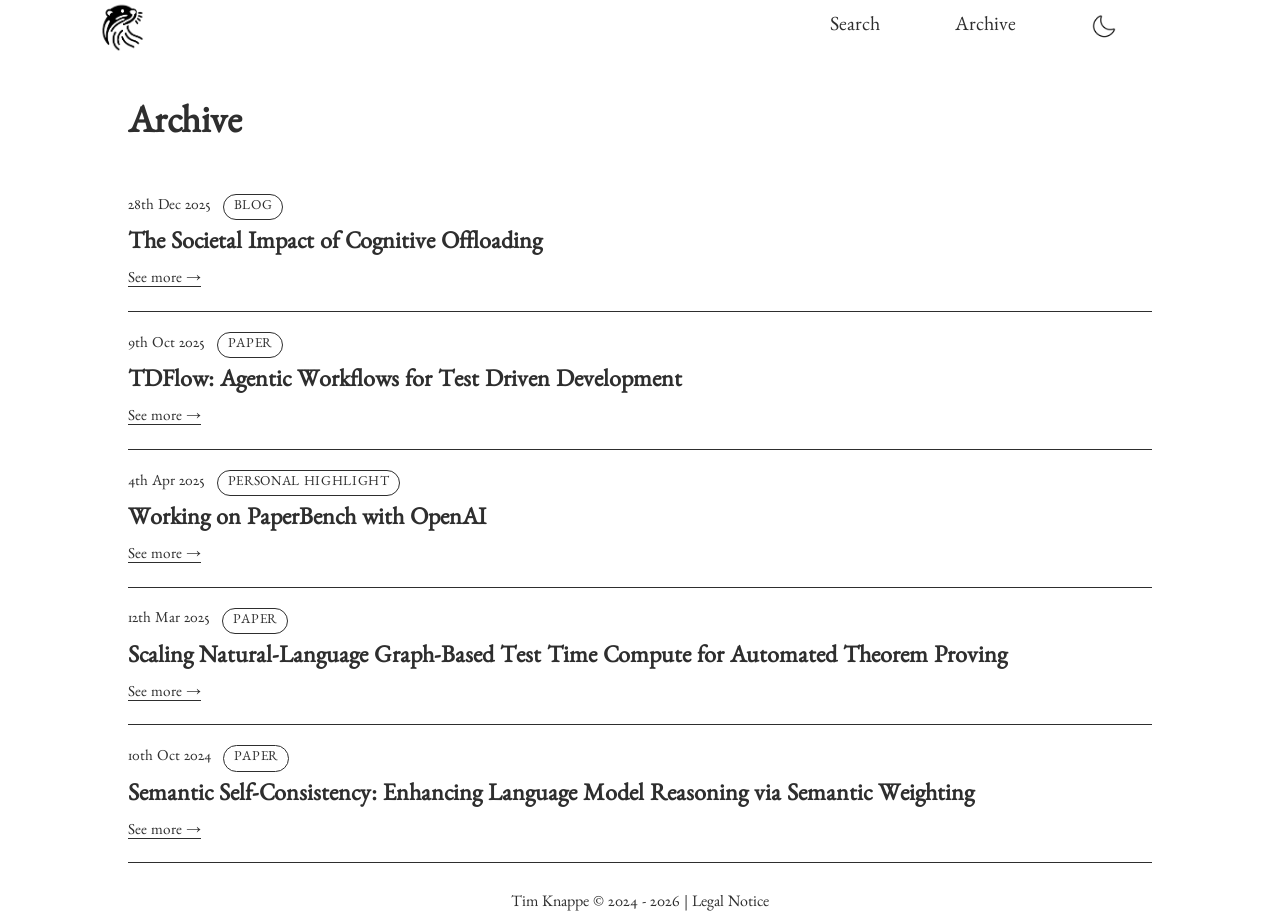
==== commit 9bdae3ad: "Updates" ====
--- a/archive/index.html
+++ b/archive/index.html
@@ -8,8 +8,8 @@
 			})();
 		</script><style>.archive{width:80vw;max-width:1100px;padding:3rem 0 2rem;display:flex;flex-direction:column;gap:2rem}.archive__header h1{font-size:2.4rem;margin-bottom:.5rem}.archive__lede{font-size:1.1rem;color:var(--font-color);max-width:640px}.archive__list{display:flex;flex-direction:column;gap:1.25rem}.archive__item{border-bottom:1px solid var(--font-color);padding-bottom:1.25rem}.archive__link{display:flex;flex-direction:column;gap:.55rem;text-decoration:none;color:inherit;transform:translate(0);transition:transform .2s ease,opacity .2s ease}.archive__link:hover{transform:translate(6px);opacity:.92}.archive__meta{display:flex;align-items:center;gap:.75rem;font-size:.95rem;color:var(--font-color)}.archive__pill{display:inline-flex;align-items:center;justify-content:center;border:1px solid var(--font-color);min-height:1.65rem;padding:.2rem .6rem;border-radius:999px;font-size:.85rem;line-height:1.2;text-transform:uppercase;letter-spacing:.05em}.archive__title{font-size:1.5rem;line-height:var(--line-height-tight);font-weight:600}.archive__cta{font-size:.95rem;text-decoration:underline;text-underline-offset:4px;width:fit-content}@media(max-width:900px){.archive{width:90vw;padding:2.5rem 0 1.5rem}.archive__header h1{font-size:2.1rem}}@media(max-width:600px){.archive{width:94vw;padding:2rem 0 1.25rem}.archive__meta{flex-wrap:wrap}.archive__title{font-size:1.3rem}}
 </style>
-<link rel="stylesheet" href="/assets/_slug_.qZoxQIxo.css"></head> <body> <div class="App"> <div class="Navbar" role="navigation"> <a href="/" class="TextLogo"> <img id="theme-logo" src="/assets/logoTransparentBlackFill.9csrFaJy.webp" alt="logo" width="50" height="50" data-light="/assets/logoTransparentBlackFill.9csrFaJy.webp" data-dark="/assets/logoTransparentWhiteFill.CkMYm25J.webp"> </a> <span class="placeholder-span"></span> <div class="links"> <style>astro-island,astro-slot,astro-static-slot{display:contents}</style><script>(()=>{var e=async t=>{await(await t())()};(self.Astro||(self.Astro={})).load=e;window.dispatchEvent(new Event("astro:load"));})();</script><script>(()=>{var A=Object.defineProperty;var g=(i,o,a)=>o in i?A(i,o,{enumerable:!0,configurable:!0,writable:!0,value:a}):i[o]=a;var d=(i,o,a)=>g(i,typeof o!="symbol"?o+"":o,a);{let i={0:t=>m(t),1:t=>a(t),2:t=>new RegExp(t),3:t=>new Date(t),4:t=>new Map(a(t)),5:t=>new Set(a(t)),6:t=>BigInt(t),7:t=>new URL(t),8:t=>new Uint8Array(t),9:t=>new Uint16Array(t),10:t=>new Uint32Array(t),11:t=>1/0*t},o=t=>{let[l,e]=t;return l in i?i[l](e):void 0},a=t=>t.map(o),m=t=>typeof t!="object"||t===null?t:Object.fromEntries(Object.entries(t).map(([l,e])=>[l,o(e)]));class y extends HTMLElement{constructor(){super(...arguments);d(this,"Component");d(this,"hydrator");d(this,"hydrate",async()=>{var b;if(!this.hydrator||!this.isConnected)return;let e=(b=this.parentElement)==null?void 0:b.closest("astro-island[ssr]");if(e){e.addEventListener("astro:hydrate",this.hydrate,{once:!0});return}let c=this.querySelectorAll("astro-slot"),n={},h=this.querySelectorAll("template[data-astro-template]");for(let r of h){let s=r.closest(this.tagName);s!=null&&s.isSameNode(this)&&(n[r.getAttribute("data-astro-template")||"default"]=r.innerHTML,r.remove())}for(let r of c){let s=r.closest(this.tagName);s!=null&&s.isSameNode(this)&&(n[r.getAttribute("name")||"default"]=r.innerHTML)}let p;try{p=this.hasAttribute("props")?m(JSON.parse(this.getAttribute("props"))):{}}catch(r){let s=this.getAttribute("component-url")||"<unknown>",v=this.getAttribute("component-export");throw v&&(s+=` (export ${v})`),console.error(`[hydrate] Error parsing props for component ${s}`,this.getAttribute("props"),r),r}let u;await this.hydrator(this)(this.Component,p,n,{client:this.getAttribute("client")}),this.removeAttribute("ssr"),this.dispatchEvent(new CustomEvent("astro:hydrate"))});d(this,"unmount",()=>{this.isConnected||this.dispatchEvent(new CustomEvent("astro:unmount"))})}disconnectedCallback(){document.removeEventListener("astro:after-swap",this.unmount),document.addEventListener("astro:after-swap",this.unmount,{once:!0})}connectedCallback(){if(!this.hasAttribute("await-children")||document.readyState==="interactive"||document.readyState==="complete")this.childrenConnectedCallback();else{let e=()=>{document.removeEventListener("DOMContentLoaded",e),c.disconnect(),this.childrenConnectedCallback()},c=new MutationObserver(()=>{var n;((n=this.lastChild)==null?void 0:n.nodeType)===Node.COMMENT_NODE&&this.lastChild.nodeValue==="astro:end"&&(this.lastChild.remove(),e())});c.observe(this,{childList:!0}),document.addEventListener("DOMContentLoaded",e)}}async childrenConnectedCallback(){let e=this.getAttribute("before-hydration-url");e&&await import(e),this.start()}async start(){let e=JSON.parse(this.getAttribute("opts")),c=this.getAttribute("client");if(Astro[c]===void 0){window.addEventListener(`astro:${c}`,()=>this.start(),{once:!0});return}try{await Astro[c](async()=>{let n=this.getAttribute("renderer-url"),[h,{default:p}]=await Promise.all([import(this.getAttribute("component-url")),n?import(n):()=>()=>{}]),u=this.getAttribute("component-export")||"default";if(!u.includes("."))this.Component=h[u];else{this.Component=h;for(let f of u.split("."))this.Component=this.Component[f]}return this.hydrator=p,this.hydrate},e,this)}catch(n){console.error(`[astro-island] Error hydrating ${this.getAttribute("component-url")}`,n)}}attributeChangedCallback(){this.hydrate()}}d(y,"observedAttributes",["props"]),customElements.get("astro-island")||customElements.define("astro-island",y)}})();</script><astro-island uid="1WzkEt" prefix="r1" component-url="/assets/search.CaVqtv80.js" component-export="Search" renderer-url="/assets/client.BLUn-lwI.js" props="{&quot;entries&quot;:[1,[[0,{&quot;id&quot;:[0,&quot;openai-paperbench.md&quot;],&quot;data&quot;:[0,{&quot;title&quot;:[0,&quot;Working on PaperBench with OpenAI&quot;],&quot;date&quot;:[3,&quot;2025-04-04T00:00:00.000Z&quot;],&quot;type&quot;:[0,&quot;personal highlight&quot;],&quot;description&quot;:[0,&quot;A brief reflection on the development of the PaperBench benchmark in collaboration with OpenAI.&quot;],&quot;tags&quot;:[1,[[0,&quot;paperbench&quot;],[0,&quot;openai&quot;],[0,&quot;AI-for-science&quot;]]],&quot;relatedLinks&quot;:[1,[[0,{&quot;name&quot;:[0,&quot;OpenAI Publication&quot;],&quot;link&quot;:[0,&quot;https://openai.com/index/paperbench/&quot;]}],[0,{&quot;name&quot;:[0,&quot;Algoverse News Publication&quot;],&quot;link&quot;:[0,&quot;https://algoverseairesearch.org/news/paperbench-feature&quot;]}]]]}],&quot;body&quot;:[0,&quot;PaperBench is a benchmark that evaluates whether AI agents can replicate state-of-the-art AI research from scratch. Agents are tasked with reproducing papers, which requires understanding each paper’s contributions, building the codebase, and correctly executing the experiments.\r\n\r\nI had the opportunity to contribute to the construction of PaperBench and to work alongside OpenAI during its development.\r\n\r\nThank you to everyone involved for the kind collaboration.\r\n\r\n_Tim_&quot;],&quot;filePath&quot;:[0,&quot;src/content/posts/openai-paperbench.md&quot;],&quot;digest&quot;:[0,&quot;6a93f3813e49b166&quot;],&quot;rendered&quot;:[0,{&quot;html&quot;:[0,&quot;&lt;p&gt;PaperBench is a benchmark that evaluates whether AI agents can replicate state-of-the-art AI research from scratch. Agents are tasked with reproducing papers, which requires understanding each paper’s contributions, building the codebase, and correctly executing the experiments.&lt;/p&gt;\n&lt;p&gt;I had the opportunity to contribute to the construction of PaperBench and to work alongside OpenAI during its development.&lt;/p&gt;\n&lt;p&gt;Thank you to everyone involved for the kind collaboration.&lt;/p&gt;\n&lt;p&gt;&lt;em&gt;Tim&lt;/em&gt;&lt;/p&gt;&quot;],&quot;metadata&quot;:[0,{&quot;headings&quot;:[1,[]],&quot;localImagePaths&quot;:[1,[]],&quot;remoteImagePaths&quot;:[1,[]],&quot;frontmatter&quot;:[0,{&quot;title&quot;:[0,&quot;Working on PaperBench with OpenAI&quot;],&quot;description&quot;:[0,&quot;A brief reflection on the development of the PaperBench benchmark in collaboration with OpenAI.&quot;],&quot;type&quot;:[0,&quot;personal highlight&quot;],&quot;tags&quot;:[1,[[0,&quot;paperbench&quot;],[0,&quot;openai&quot;],[0,&quot;AI-for-science&quot;]]],&quot;relatedLinks&quot;:[1,[[0,{&quot;name&quot;:[0,&quot;OpenAI Publication&quot;],&quot;link&quot;:[0,&quot;https://openai.com/index/paperbench/&quot;]}],[0,{&quot;name&quot;:[0,&quot;Algoverse News Publication&quot;],&quot;link&quot;:[0,&quot;https://algoverseairesearch.org/news/paperbench-feature&quot;]}]]],&quot;date&quot;:[3,&quot;2025-04-04T00:00:00.000Z&quot;]}],&quot;imagePaths&quot;:[1,[]]}]}],&quot;collection&quot;:[0,&quot;posts&quot;],&quot;slug&quot;:[0,&quot;openai-paperbench&quot;],&quot;render&quot;:[0,null]}],[0,{&quot;id&quot;:[0,&quot;societal-impact-cognitive-offloading.md&quot;],&quot;data&quot;:[0,{&quot;title&quot;:[0,&quot;The Societal Impact of Cognitive Offloading&quot;],&quot;date&quot;:[3,&quot;2025-12-28T00:00:00.000Z&quot;],&quot;type&quot;:[0,&quot;blog&quot;],&quot;description&quot;:[0,&quot;I examine the possibility of a societal shift in human cognition driven by prolonged AI use, that remains an underrepresented risk in current AI safety discourse.&quot;],&quot;tags&quot;:[1,[[0,&quot;psychology&quot;],[0,&quot;societal-shift&quot;],[0,&quot;cognitive-debt&quot;],[0,&quot;sycophancy&quot;],[0,&quot;deprompt&quot;]]],&quot;relatedLinks&quot;:[1,[[0,{&quot;name&quot;:[0,&quot;GitHub Repository&quot;],&quot;link&quot;:[0,&quot;https://github.com/timknappe/deprompt&quot;]}]]]}],&quot;body&quot;:[0,&quot;With the introduction of new technologies, cultural and societal shifts are unforeseeable [@Collingridge1980SocialControl]. This unpredictability has already manifested across many domains in AI safety, noticeable due to incidents regarding AI risk, where initial guardrails were placed loosely and caused harm to society.\r\n\r\nVoices inside the industry, including projects such as [AI 2027](https://ai-2027.com/) and researchers like Geoffrey Hinton and Leopold Aschenbrenner, are already warning about the risk that is emerging from the deployment of AI with tools and within a continuously growing, capable, and only partly (by many defined as insufficiently) monitorable environment [@korbak2025chainthoughtmonitorabilitynew].\r\n\r\nAmong these risks, one that remains comparatively overlooked, due to its threat being mainly in adoption rather than emerging from intelligence as a whole, is AI’s impact on human cognition.\r\n\r\n## Cognitive debt as a societal problem\r\n\r\nIn the pursuit of choosing the path of least resistance, we have degenerated many abilities that were once crucial for our lives. This degradation often occurs silently, as technological advancements normalize skill substitution rather than preservation.\r\n\r\nMechanisms like these, and overreliance on certain technologies, lead us to incur cognitive debt. For the longest time, we didn’t consider or simply didn’t mind the lingering side effects of automation, as it had little to no impact on our daily lives due to the constant availability of its replacements [@ICAO_1992_OperationalImplicationsAutomation].\r\n\r\nAlthough this shift is acceptable in many cases, warning signs are starting to appear that the disruption caused by AI will be a bigger and fundamentally different one, impacting our critical thinking, which is considerably less negligible. With handing off complex work becoming easy and convenient, the danger is that we slowly erode parts of our ability to critically evaluate and understand.\r\n\r\n_Experience with other emerging technologies has shown that, due to “cultural lag,” society is typically faster to incorporate a new technology than to adapt toward its responsible and proper use. There is little doubt that we will witness similar patterns with the adoption of AI._ [@Ogburn1922SocialChange]\r\n\r\n### Mechanisms of Cognitive Debt\r\n\r\nThe processes of neural plasticity are complex; however, the notion of treating the brain like a muscle that can atrophy when given little stimulation seems to be a good intuition for responsible AI use.\r\n\r\nKeeping your mind active and challenging yourself improves crystallized intelligence and cognitive reserve, which have been shown to be helpful in delaying symptoms of early dementia through compensation by other neurons. Logically extrapolating this principle leads to the conclusion that handing off more and more tasks to AI reduces cognitive effort, thereby inducing weaker long-term retention and mental deconditioning in cases of severe overuse.\r\n\r\nAs expected, current research shows that cognitive engagement is lowered when tasks are largely offloaded to LLMs or AI tools [@kosmyna2025brainchatgptaccumulationcognitive]. I consider myself an avid user of AI, so reading into the literature was little surprising given the noticeable effects of regression among fellow software engineers when overusing AI over a prolonged period of time.\r\n\r\n### Avoiding cognitive debt\r\n\r\nThe integration of AI into more and more systems will grow increasingly ubiquitous, making hand-offs easier and easier. With hopes of increased productivity, I still sometimes find myself and many of my peers handing off work to LLMs in an almost fluent and natural fashion. Given that, the growing consensus is obvious, use AI less and engage with tasks on your own. A solution that is simple, but tempting to circumvent given our natural urge for convenience.\r\n\r\nTo counteract this behavior, I will introduce a few changes to my workflow that personally work well for me. When working on coding tasks, I will mostly use AI autocomplete, as it speeds up the coding process while leaving major design decisions and coding practices entirely to me.\r\n\r\nCreative writing and content creation are artful forms of creation that, at least in my opinion, derive their value from human intent. As a result, I aim to keep AI involvement in the creative process to an absolute minimum.\r\n\r\nTo keep my everyday AI usage intentional, I have built [Deprompt](https://github.com/timknappe/deprompt), a small, free, and open-source browser extension that keeps me mindful of my AI usage.\r\n\r\n## AI-Reinforced Brain Patterns\r\n\r\nWith the introduction of social media, a measurable societal shift has emerged that is largely attributed to the cognitive reinforcement of one’s own opinions [@eli2011filter]. Algorithms seem to self-validate users as a side effect of maximizing attention, unintentionally creating bubbles and echo chambers that are now profoundly impacting opinion-building and shaping public discourse. Societally, we are mostly aware of these factors, however, the silent impacts of extremization and polarization continue to persist [@CASTANOPULGARIN2021101608; @Lukin2017Argument].\r\n\r\nSocial media sets a good example of how risks that are apparent can still linger when a majority actively ignores their side effects.\r\n\r\nAI associated risks scale faster than their underlying safety mechanisms, largely due to the novelty of the field and the rapid advancements being made. This is especially the case because the mechanisms inducing these threats are not yet fully understood. While research capacity is growing toward a better comprehension of the cognitive impact of AI usage, we will likely continue to see a disconnect between developers and alignment researchers or, in this context cognitive psychologists.\r\n\r\n### Impact of LLMs on Human Ideology\r\n\r\nAside from the widely discussed risks of grounding facts based on large language models, third-party control, bias, and unknown sources, risk also emerges from the pure modality of human-like interaction itself.\r\n\r\nWith the anthropomorphization of AI comes a natural feeling of being understood and agreed with, which reinforces one’s own opinions as if one were talking to another human. This is perceived as interpersonal affirmation and introduces a significant risk, whereby people may come to value the output and thoughts of an AI on par with those of actual humans.\r\n\r\nAs part of its deployment for human-like interaction, reinforcement learning on human feedback is crucial to tune models toward digestible and value-aligned content. This, however, does not account for unwanted side effects that make such systems more agreeable and therefore more likely to agree on counterintuitive or plainly wrong assumptions and facts. This behavior creates a value gap, both between users who want a factual, truthful, and “honest” model, and the silent risk of self-validation, which can become dangerous.\r\n\r\nAgreeableness and validation are dangerous traits, particularly when paired with a tool that many misjudge as objective. When users feel increasingly validated by a third party, the resulting dynamic bears the risk of justifying radical positions or encouraging impulsive actions.\r\n\r\nA similar risk emerges when AI is used for emotional validation or therapeutic applications. AI judgments are subjective and are quick to [self-diagnose or suggest actions that could be considered medical malpractice](https://www.independent.co.uk/tech/chatgpt-ai-therapy-chatbot-psychosis-mental-health-b2797487.html).\r\n\r\n### Consequences and Actionability\r\n\r\nEinstein said, _“Whoever is careless with the truth in small matters cannot be trusted in important affairs.”_ This quote transfers well to artificial intelligence, whose tendency toward epistemic unreliability undermines trust and therefore requires cautious use.\r\n\r\nFurthermore, relying on AI for neutrality is impossible, so it is important to make this distinction clear, AI systems will always be biased toward the user’s perspective and should not be used solely to validate one’s feelings or thoughts. On the contrary, as these discussions unfold, conversation and dialogue between humans will become more valuable than ever.\r\n\r\n## Stopping it before it gets worse\r\n\r\nReading this, it might appear like my stance toward AI is quite antagonistic. However, the opposite is the case. Given the unique opportunities, I think LLMs and future AI systems can be quite valuable and great tools for many, as long as we keep our outlook on AI specifically aligned with guiding principles such as effective altruism.\r\n\r\nIn controlled environments, Anthropic researchers have discovered signs of deception [@lynch2025agentic; @greenblatt2024alignmentfakinglargelanguage] it’s these threats that pose not only material risks, as bad actors could also influence humans psychologically.\r\n\r\nThis calls for growing, yet still underexplored, risk assessments that quantify cognitive impact. More broadly, we will have to make sure to keep monitoring threats at a societal level that are caused by harmful usage, not only those introduced by emerging intelligence.\r\n\r\n### How to protect oneself\r\n\r\nI am convinced that each individual should follow core principles to balance productivity and life-long learning.\r\n\r\nThe discipline of limiting exposure and going against the natural urge of comfortability will remain an important feat.\r\n\r\nIt requires us to not be ignorant of limitations, AI, in its current state, remains a tool for our use, so it is important to centralize that fact as a cornerstone for our decision-making when using AI in symbiosis with human actors.\r\n\r\nAs a general principle, questioning one’s own rhetoric as well as that produced by LLMs will be more important than ever. With the gratification that comes from agreeable AI, a new risk emerges that we will need to contain and protect ourselves from.\r\n\r\n### Alignment direction\r\n\r\nWe are currently still in the early stages of the capabilities AI will attain. Right now, we hold the control and can steer alignment, which will shape long-term decisions about how we use AI and how the future of AI development will evolve. Given the current pace, AI is weaker than it will ever be again, and we will have to decide how much mental bandwidth we are willing to hand off, how we want to control alignment, and how we will allow AI to shape our society.\r\n\r\n## Appendix\r\n\r\n### Deprompt\r\n\r\nSince the core features of [Deprompt](https://github.com/timknappe/deprompt) are now in place, I will focus on maintenance and incremental improvements, especially as I have other projects to work on. If you have a feature request, idea, or improvement, feel free to open a PR.\r\n\r\n### Related Resources\r\n\r\nAs always, I’ll try to formulate my own thoughts before reading any of the related works, in order to gather my thoughts on the topic freely and unbiased. In my search, I found some great resources that I wanted to share and recommend, as they focus on other subareas of AI risk:\r\n\r\n- [AI 2027](https://ai-2027.com/)\r\n- [Situational Awareness by Leopold Aschenbrenner](https://situational-awareness.ai/)\r\n- [Talk of Geoffrey Hinton on the dangers of AI](https://www.youtube.com/watch?v=giT0ytynSqg)\r\n- [Senate Hearing Regarding AI Risks](https://forum.effectivealtruism.org/posts/67zFQT4GeJdgvdFuk/partial-transcript-of-recent-senate-hearing-discussing-ai-x)\r\n- [Alok Kanojia on Risk of AI for the human psyche](https://www.youtube.com/watch?v=MW6FMgOzklw)\r\n\r\n## References&quot;],&quot;filePath&quot;:[0,&quot;src/content/posts/societal-impact-cognitive-offloading.md&quot;],&quot;digest&quot;:[0,&quot;12327241633bdc13&quot;],&quot;rendered&quot;:[0,{&quot;html&quot;:[0,&quot;&lt;p&gt;With the introduction of new technologies, cultural and societal shifts are unforeseeable &lt;span class=\&quot;\&quot; id=\&quot;citation--collingridge1980socialcontrol--1\&quot;&gt;(Collingridge, 1980)&lt;/span&gt;. This unpredictability has already manifested across many domains in AI safety, noticeable due to incidents regarding AI risk, where initial guardrails were placed loosely and caused harm to society.&lt;/p&gt;\n&lt;p&gt;Voices inside the industry, including projects such as &lt;a href=\&quot;https://ai-2027.com/\&quot;&gt;AI 2027&lt;/a&gt; and researchers like Geoffrey Hinton and Leopold Aschenbrenner, are already warning about the risk that is emerging from the deployment of AI with tools and within a continuously growing, capable, and only partly (by many defined as insufficiently) monitorable environment &lt;span class=\&quot;\&quot; id=\&quot;citation--korbak2025chainthoughtmonitorabilitynew--2\&quot;&gt;(Korbak et al., 2025)&lt;/span&gt;.&lt;/p&gt;\n&lt;p&gt;Among these risks, one that remains comparatively overlooked, due to its threat being mainly in adoption rather than emerging from intelligence as a whole, is AI’s impact on human cognition.&lt;/p&gt;\n&lt;h2 id=\&quot;cognitive-debt-as-a-societal-problem\&quot;&gt;Cognitive debt as a societal problem&lt;/h2&gt;\n&lt;p&gt;In the pursuit of choosing the path of least resistance, we have degenerated many abilities that were once crucial for our lives. This degradation often occurs silently, as technological advancements normalize skill substitution rather than preservation.&lt;/p&gt;\n&lt;p&gt;Mechanisms like these, and overreliance on certain technologies, lead us to incur cognitive debt. For the longest time, we didn’t consider or simply didn’t mind the lingering side effects of automation, as it had little to no impact on our daily lives due to the constant availability of its replacements &lt;span class=\&quot;\&quot; id=\&quot;citation--icao_1992_operationalimplicationsautomation--3\&quot;&gt;(International Civil Aviation Organization, 1992)&lt;/span&gt;.&lt;/p&gt;\n&lt;p&gt;Although this shift is acceptable in many cases, warning signs are starting to appear that the disruption caused by AI will be a bigger and fundamentally different one, impacting our critical thinking, which is considerably less negligible. With handing off complex work becoming easy and convenient, the danger is that we slowly erode parts of our ability to critically evaluate and understand.&lt;/p&gt;\n&lt;p&gt;&lt;em&gt;Experience with other emerging technologies has shown that, due to “cultural lag,” society is typically faster to incorporate a new technology than to adapt toward its responsible and proper use. There is little doubt that we will witness similar patterns with the adoption of AI.&lt;/em&gt; &lt;span class=\&quot;\&quot; id=\&quot;citation--ogburn1922socialchange--4\&quot;&gt;(Ogburn, 1922)&lt;/span&gt;&lt;/p&gt;\n&lt;h3 id=\&quot;mechanisms-of-cognitive-debt\&quot;&gt;Mechanisms of Cognitive Debt&lt;/h3&gt;\n&lt;p&gt;The processes of neural plasticity are complex; however, the notion of treating the brain like a muscle that can atrophy when given little stimulation seems to be a good intuition for responsible AI use.&lt;/p&gt;\n&lt;p&gt;Keeping your mind active and challenging yourself improves crystallized intelligence and cognitive reserve, which have been shown to be helpful in delaying symptoms of early dementia through compensation by other neurons. Logically extrapolating this principle leads to the conclusion that handing off more and more tasks to AI reduces cognitive effort, thereby inducing weaker long-term retention and mental deconditioning in cases of severe overuse.&lt;/p&gt;\n&lt;p&gt;As expected, current research shows that cognitive engagement is lowered when tasks are largely offloaded to LLMs or AI tools &lt;span class=\&quot;\&quot; id=\&quot;citation--kosmyna2025brainchatgptaccumulationcognitive--5\&quot;&gt;(Kosmyna et al., 2025)&lt;/span&gt;. I consider myself an avid user of AI, so reading into the literature was little surprising given the noticeable effects of regression among fellow software engineers when overusing AI over a prolonged period of time.&lt;/p&gt;\n&lt;h3 id=\&quot;avoiding-cognitive-debt\&quot;&gt;Avoiding cognitive debt&lt;/h3&gt;\n&lt;p&gt;The integration of AI into more and more systems will grow increasingly ubiquitous, making hand-offs easier and easier. With hopes of increased productivity, I still sometimes find myself and many of my peers handing off work to LLMs in an almost fluent and natural fashion. Given that, the growing consensus is obvious, use AI less and engage with tasks on your own. A solution that is simple, but tempting to circumvent given our natural urge for convenience.&lt;/p&gt;\n&lt;p&gt;To counteract this behavior, I will introduce a few changes to my workflow that personally work well for me. When working on coding tasks, I will mostly use AI autocomplete, as it speeds up the coding process while leaving major design decisions and coding practices entirely to me.&lt;/p&gt;\n&lt;p&gt;Creative writing and content creation are artful forms of creation that, at least in my opinion, derive their value from human intent. As a result, I aim to keep AI involvement in the creative process to an absolute minimum.&lt;/p&gt;\n&lt;p&gt;To keep my everyday AI usage intentional, I have built &lt;a href=\&quot;https://github.com/timknappe/deprompt\&quot;&gt;Deprompt&lt;/a&gt;, a small, free, and open-source browser extension that keeps me mindful of my AI usage.&lt;/p&gt;\n&lt;h2 id=\&quot;ai-reinforced-brain-patterns\&quot;&gt;AI-Reinforced Brain Patterns&lt;/h2&gt;\n&lt;p&gt;With the introduction of social media, a measurable societal shift has emerged that is largely attributed to the cognitive reinforcement of one’s own opinions &lt;span class=\&quot;\&quot; id=\&quot;citation--eli2011filter--6\&quot;&gt;(Pariser, 2011)&lt;/span&gt;. Algorithms seem to self-validate users as a side effect of maximizing attention, unintentionally creating bubbles and echo chambers that are now profoundly impacting opinion-building and shaping public discourse. Societally, we are mostly aware of these factors, however, the silent impacts of extremization and polarization continue to persist &lt;span class=\&quot;\&quot; id=\&quot;citation--castanopulgarin2021101608--lukin2017argument--7\&quot;&gt;(Castaño-Pulgarín et al., 2021; Lukin et al., 2017)&lt;/span&gt;.&lt;/p&gt;\n&lt;p&gt;Social media sets a good example of how risks that are apparent can still linger when a majority actively ignores their side effects.&lt;/p&gt;\n&lt;p&gt;AI associated risks scale faster than their underlying safety mechanisms, largely due to the novelty of the field and the rapid advancements being made. This is especially the case because the mechanisms inducing these threats are not yet fully understood. While research capacity is growing toward a better comprehension of the cognitive impact of AI usage, we will likely continue to see a disconnect between developers and alignment researchers or, in this context cognitive psychologists.&lt;/p&gt;\n&lt;h3 id=\&quot;impact-of-llms-on-human-ideology\&quot;&gt;Impact of LLMs on Human Ideology&lt;/h3&gt;\n&lt;p&gt;Aside from the widely discussed risks of grounding facts based on large language models, third-party control, bias, and unknown sources, risk also emerges from the pure modality of human-like interaction itself.&lt;/p&gt;\n&lt;p&gt;With the anthropomorphization of AI comes a natural feeling of being understood and agreed with, which reinforces one’s own opinions as if one were talking to another human. This is perceived as interpersonal affirmation and introduces a significant risk, whereby people may come to value the output and thoughts of an AI on par with those of actual humans.&lt;/p&gt;\n&lt;p&gt;As part of its deployment for human-like interaction, reinforcement learning on human feedback is crucial to tune models toward digestible and value-aligned content. This, however, does not account for unwanted side effects that make such systems more agreeable and therefore more likely to agree on counterintuitive or plainly wrong assumptions and facts. This behavior creates a value gap, both between users who want a factual, truthful, and “honest” model, and the silent risk of self-validation, which can become dangerous.&lt;/p&gt;\n&lt;p&gt;Agreeableness and validation are dangerous traits, particularly when paired with a tool that many misjudge as objective. When users feel increasingly validated by a third party, the resulting dynamic bears the risk of justifying radical positions or encouraging impulsive actions.&lt;/p&gt;\n&lt;p&gt;A similar risk emerges when AI is used for emotional validation or therapeutic applications. AI judgments are subjective and are quick to &lt;a href=\&quot;https://www.independent.co.uk/tech/chatgpt-ai-therapy-chatbot-psychosis-mental-health-b2797487.html\&quot;&gt;self-diagnose or suggest actions that could be considered medical malpractice&lt;/a&gt;.&lt;/p&gt;\n&lt;h3 id=\&quot;consequences-and-actionability\&quot;&gt;Consequences and Actionability&lt;/h3&gt;\n&lt;p&gt;Einstein said, &lt;em&gt;“Whoever is careless with the truth in small matters cannot be trusted in important affairs.”&lt;/em&gt; This quote transfers well to artificial intelligence, whose tendency toward epistemic unreliability undermines trust and therefore requires cautious use.&lt;/p&gt;\n&lt;p&gt;Furthermore, relying on AI for neutrality is impossible, so it is important to make this distinction clear, AI systems will always be biased toward the user’s perspective and should not be used solely to validate one’s feelings or thoughts. On the contrary, as these discussions unfold, conversation and dialogue between humans will become more valuable than ever.&lt;/p&gt;\n&lt;h2 id=\&quot;stopping-it-before-it-gets-worse\&quot;&gt;Stopping it before it gets worse&lt;/h2&gt;\n&lt;p&gt;Reading this, it might appear like my stance toward AI is quite antagonistic. However, the opposite is the case. Given the unique opportunities, I think LLMs and future AI systems can be quite valuable and great tools for many, as long as we keep our outlook on AI specifically aligned with guiding principles such as effective altruism.&lt;/p&gt;\n&lt;p&gt;In controlled environments, Anthropic researchers have discovered signs of deception &lt;span class=\&quot;\&quot; id=\&quot;citation--lynch2025agentic--greenblatt2024alignmentfakinglargelanguage--8\&quot;&gt;(Greenblatt et al., 2024; Lynch et al., 2025)&lt;/span&gt; it’s these threats that pose not only material risks, as bad actors could also influence humans psychologically.&lt;/p&gt;\n&lt;p&gt;This calls for growing, yet still underexplored, risk assessments that quantify cognitive impact. More broadly, we will have to make sure to keep monitoring threats at a societal level that are caused by harmful usage, not only those introduced by emerging intelligence.&lt;/p&gt;\n&lt;h3 id=\&quot;how-to-protect-oneself\&quot;&gt;How to protect oneself&lt;/h3&gt;\n&lt;p&gt;I am convinced that each individual should follow core principles to balance productivity and life-long learning.&lt;/p&gt;\n&lt;p&gt;The discipline of limiting exposure and going against the natural urge of comfortability will remain an important feat.&lt;/p&gt;\n&lt;p&gt;It requires us to not be ignorant of limitations, AI, in its current state, remains a tool for our use, so it is important to centralize that fact as a cornerstone for our decision-making when using AI in symbiosis with human actors.&lt;/p&gt;\n&lt;p&gt;As a general principle, questioning one’s own rhetoric as well as that produced by LLMs will be more important than ever. With the gratification that comes from agreeable AI, a new risk emerges that we will need to contain and protect ourselves from.&lt;/p&gt;\n&lt;h3 id=\&quot;alignment-direction\&quot;&gt;Alignment direction&lt;/h3&gt;\n&lt;p&gt;We are currently still in the early stages of the capabilities AI will attain. Right now, we hold the control and can steer alignment, which will shape long-term decisions about how we use AI and how the future of AI development will evolve. Given the current pace, AI is weaker than it will ever be again, and we will have to decide how much mental bandwidth we are willing to hand off, how we want to control alignment, and how we will allow AI to shape our society.&lt;/p&gt;\n&lt;h2 id=\&quot;appendix\&quot;&gt;Appendix&lt;/h2&gt;\n&lt;h3 id=\&quot;deprompt\&quot;&gt;Deprompt&lt;/h3&gt;\n&lt;p&gt;Since the core features of &lt;a href=\&quot;https://github.com/timknappe/deprompt\&quot;&gt;Deprompt&lt;/a&gt; are now in place, I will focus on maintenance and incremental improvements, especially as I have other projects to work on. If you have a feature request, idea, or improvement, feel free to open a PR.&lt;/p&gt;\n&lt;h3 id=\&quot;related-resources\&quot;&gt;Related Resources&lt;/h3&gt;\n&lt;p&gt;As always, I’ll try to formulate my own thoughts before reading any of the related works, in order to gather my thoughts on the topic freely and unbiased. In my search, I found some great resources that I wanted to share and recommend, as they focus on other subareas of AI risk:&lt;/p&gt;\n&lt;ul&gt;\n&lt;li&gt;&lt;a href=\&quot;https://ai-2027.com/\&quot;&gt;AI 2027&lt;/a&gt;&lt;/li&gt;\n&lt;li&gt;&lt;a href=\&quot;https://situational-awareness.ai/\&quot;&gt;Situational Awareness by Leopold Aschenbrenner&lt;/a&gt;&lt;/li&gt;\n&lt;li&gt;&lt;a href=\&quot;https://www.youtube.com/watch?v=giT0ytynSqg\&quot;&gt;Talk of Geoffrey Hinton on the dangers of AI&lt;/a&gt;&lt;/li&gt;\n&lt;li&gt;&lt;a href=\&quot;https://forum.effectivealtruism.org/posts/67zFQT4GeJdgvdFuk/partial-transcript-of-recent-senate-hearing-discussing-ai-x\&quot;&gt;Senate Hearing Regarding AI Risks&lt;/a&gt;&lt;/li&gt;\n&lt;li&gt;&lt;a href=\&quot;https://www.youtube.com/watch?v=MW6FMgOzklw\&quot;&gt;Alok Kanojia on Risk of AI for the human psyche&lt;/a&gt;&lt;/li&gt;\n&lt;/ul&gt;\n&lt;h2 id=\&quot;references\&quot;&gt;References&lt;/h2&gt;&lt;div id=\&quot;refs\&quot; class=\&quot;references csl-bib-body\&quot;&gt;\n  &lt;div class=\&quot;csl-entry\&quot; id=\&quot;bib-castanopulgarin2021101608\&quot;&gt;Castaño-Pulgarín, S. A., Suárez-Betancur, N., Vega, L. M. T., &amp;#x26; López, H. M. H. (2021). Internet, social media and online hate speech. Systematic review. &lt;i&gt;Aggression and Violent Behavior&lt;/i&gt;, &lt;i&gt;58&lt;/i&gt;, 101608. https://doi.org/https://doi.org/10.1016/j.avb.2021.101608&lt;/div&gt;\n  &lt;div class=\&quot;csl-entry\&quot; id=\&quot;bib-collingridge1980socialcontrol\&quot;&gt;Collingridge, D. (1980). &lt;i&gt;The Social Control of Technology&lt;/i&gt;. Frances Pinter.&lt;/div&gt;\n  &lt;div class=\&quot;csl-entry\&quot; id=\&quot;bib-greenblatt2024alignmentfakinglargelanguage\&quot;&gt;Greenblatt, R., Denison, C., Wright, B., Roger, F., MacDiarmid, M., Marks, S., Treutlein, J., Belonax, T., Chen, J., Duvenaud, D., Khan, A., Michael, J., Mindermann, S., Perez, E., Petrini, L., Uesato, J., Kaplan, J., Shlegeris, B., Bowman, S. R., &amp;#x26; Hubinger, E. (2024). &lt;i&gt;Alignment faking in large language models&lt;/i&gt;. https://arxiv.org/abs/2412.14093&lt;/div&gt;\n  &lt;div class=\&quot;csl-entry\&quot; id=\&quot;bib-icao_1992_operationalimplicationsautomation\&quot;&gt;International Civil Aviation Organization. (1992). &lt;i&gt;Operational Implications of Automation in Advanced Technology Flight Decks&lt;/i&gt; [ICAO Circular 234-AN/142, Human Factors Digest No.\\ 5]. International Civil Aviation Organization.&lt;/div&gt;\n  &lt;div class=\&quot;csl-entry\&quot; id=\&quot;bib-korbak2025chainthoughtmonitorabilitynew\&quot;&gt;Korbak, T., Balesni, M., Barnes, E., Bengio, Y., Benton, J., Bloom, J., Chen, M., Cooney, A., Dafoe, A., Dragan, A., Emmons, S., Evans, O., Farhi, D., Greenblatt, R., Hendrycks, D., Hobbhahn, M., Hubinger, E., Irving, G., Jenner, E., … Mikulik, V. (2025). &lt;i&gt;Chain of Thought Monitorability: A New and Fragile Opportunity for AI Safety&lt;/i&gt;. https://arxiv.org/abs/2507.11473&lt;/div&gt;\n  &lt;div class=\&quot;csl-entry\&quot; id=\&quot;bib-kosmyna2025brainchatgptaccumulationcognitive\&quot;&gt;Kosmyna, N., Hauptmann, E., Yuan, Y. T., Situ, J., Liao, X.-H., Beresnitzky, A. V., Braunstein, I., &amp;#x26; Maes, P. (2025). &lt;i&gt;Your Brain on ChatGPT: Accumulation of Cognitive Debt when Using an AI Assistant for Essay Writing Task&lt;/i&gt;. https://arxiv.org/abs/2506.08872&lt;/div&gt;\n  &lt;div class=\&quot;csl-entry\&quot; id=\&quot;bib-lukin2017argument\&quot;&gt;Lukin, S., Anand, P., Walker, M., &amp;#x26; Whittaker, S. (2017). Argument Strength is in the Eye of the Beholder: Audience Effects in Persuasion. &lt;i&gt;ArXiv&lt;/i&gt;, &lt;i&gt;abs/1708.09085&lt;/i&gt;. https://doi.org/10.18653/v1/e17-1070&lt;/div&gt;\n  &lt;div class=\&quot;csl-entry\&quot; id=\&quot;bib-lynch2025agentic\&quot;&gt;Lynch, A., Wright, B., Larson, C., Troy, K. K., Ritchie, S. J., Mindermann, S., Perez, E., &amp;#x26; Hubinger, E. (2025). Agentic Misalignment: How LLMs Could be an Insider Threat. &lt;i&gt;Anthropic Research&lt;/i&gt;.&lt;/div&gt;\n  &lt;div class=\&quot;csl-entry\&quot; id=\&quot;bib-ogburn1922socialchange\&quot;&gt;Ogburn, W. F. (1922). &lt;i&gt;Social Change with Respect to Culture and Original Nature&lt;/i&gt;. B. W. Huebsch.&lt;/div&gt;\n  &lt;div class=\&quot;csl-entry\&quot; id=\&quot;bib-eli2011filter\&quot;&gt;Pariser, Eli. (2011). &lt;i&gt;The filter bubble : what the Internet is hiding from you&lt;/i&gt;. Penguin Press.&lt;/div&gt;\n&lt;/div&gt;&quot;],&quot;metadata&quot;:[0,{&quot;headings&quot;:[1,[[0,{&quot;depth&quot;:[0,2],&quot;slug&quot;:[0,&quot;cognitive-debt-as-a-societal-problem&quot;],&quot;text&quot;:[0,&quot;Cognitive debt as a societal problem&quot;]}],[0,{&quot;depth&quot;:[0,3],&quot;slug&quot;:[0,&quot;mechanisms-of-cognitive-debt&quot;],&quot;text&quot;:[0,&quot;Mechanisms of Cognitive Debt&quot;]}],[0,{&quot;depth&quot;:[0,3],&quot;slug&quot;:[0,&quot;avoiding-cognitive-debt&quot;],&quot;text&quot;:[0,&quot;Avoiding cognitive debt&quot;]}],[0,{&quot;depth&quot;:[0,2],&quot;slug&quot;:[0,&quot;ai-reinforced-brain-patterns&quot;],&quot;text&quot;:[0,&quot;AI-Reinforced Brain Patterns&quot;]}],[0,{&quot;depth&quot;:[0,3],&quot;slug&quot;:[0,&quot;impact-of-llms-on-human-ideology&quot;],&quot;text&quot;:[0,&quot;Impact of LLMs on Human Ideology&quot;]}],[0,{&quot;depth&quot;:[0,3],&quot;slug&quot;:[0,&quot;consequences-and-actionability&quot;],&quot;text&quot;:[0,&quot;Consequences and Actionability&quot;]}],[0,{&quot;depth&quot;:[0,2],&quot;slug&quot;:[0,&quot;stopping-it-before-it-gets-worse&quot;],&quot;text&quot;:[0,&quot;Stopping it before it gets worse&quot;]}],[0,{&quot;depth&quot;:[0,3],&quot;slug&quot;:[0,&quot;how-to-protect-oneself&quot;],&quot;text&quot;:[0,&quot;How to protect oneself&quot;]}],[0,{&quot;depth&quot;:[0,3],&quot;slug&quot;:[0,&quot;alignment-direction&quot;],&quot;text&quot;:[0,&quot;Alignment direction&quot;]}],[0,{&quot;depth&quot;:[0,2],&quot;slug&quot;:[0,&quot;appendix&quot;],&quot;text&quot;:[0,&quot;Appendix&quot;]}],[0,{&quot;depth&quot;:[0,3],&quot;slug&quot;:[0,&quot;deprompt&quot;],&quot;text&quot;:[0,&quot;Deprompt&quot;]}],[0,{&quot;depth&quot;:[0,3],&quot;slug&quot;:[0,&quot;related-resources&quot;],&quot;text&quot;:[0,&quot;Related Resources&quot;]}],[0,{&quot;depth&quot;:[0,2],&quot;slug&quot;:[0,&quot;references&quot;],&quot;text&quot;:[0,&quot;References&quot;]}]]],&quot;localImagePaths&quot;:[1,[]],&quot;remoteImagePaths&quot;:[1,[]],&quot;frontmatter&quot;:[0,{&quot;title&quot;:[0,&quot;The Societal Impact of Cognitive Offloading&quot;],&quot;description&quot;:[0,&quot;I examine the possibility of a societal shift in human cognition driven by prolonged AI use, that remains an underrepresented risk in current AI safety discourse.&quot;],&quot;date&quot;:[3,&quot;2025-12-28T00:00:00.000Z&quot;],&quot;tags&quot;:[1,[[0,&quot;psychology&quot;],[0,&quot;societal-shift&quot;],[0,&quot;cognitive-debt&quot;],[0,&quot;sycophancy&quot;],[0,&quot;deprompt&quot;]]],&quot;relatedLinks&quot;:[1,[[0,{&quot;name&quot;:[0,&quot;GitHub Repository&quot;],&quot;link&quot;:[0,&quot;https://github.com/timknappe/deprompt&quot;]}]]],&quot;type&quot;:[0,&quot;blog&quot;]}],&quot;imagePaths&quot;:[1,[]]}]}],&quot;collection&quot;:[0,&quot;posts&quot;],&quot;slug&quot;:[0,&quot;societal-impact-cognitive-offloading&quot;],&quot;render&quot;:[0,null]}],[0,{&quot;id&quot;:[0,&quot;the-journalism-problem.md&quot;],&quot;data&quot;:[0,{&quot;title&quot;:[0,&quot;The Problem with the State of Journalism&quot;],&quot;date&quot;:[3,&quot;2026-02-20T00:00:00.000Z&quot;],&quot;type&quot;:[0,&quot;blog&quot;],&quot;description&quot;:[0,&quot;Journalism is going through a rough patch, here&#39;s why&quot;],&quot;tags&quot;:[1,[[0,&quot;journalism&quot;],[0,&quot;incluencer&quot;],[0,&quot;AI&quot;],[0,&quot;attention&quot;]]]}],&quot;body&quot;:[0,&quot;For the first time in human history AI-generated content has overtaken human content. This may seem insignificant given the bot-generated content we witness every day on social media, we are practically aware of bots and just choose to ignore it given the little we can do as large platforms, do not really care to work for a solution.\r\n\r\n## Influencers in the world of journalism\r\n\r\n## Attention as a currency\r\n\r\n## The loud minorities&quot;],&quot;filePath&quot;:[0,&quot;src/content/posts/the-journalism-problem.md&quot;],&quot;digest&quot;:[0,&quot;1e85157b5265f50d&quot;],&quot;rendered&quot;:[0,{&quot;html&quot;:[0,&quot;&lt;p&gt;For the first time in human history AI-generated content has overtaken human content. This may seem insignificant given the bot-generated content we witness every day on social media, we are practically aware of bots and just choose to ignore it given the little we can do as large platforms, do not really care to work for a solution.&lt;/p&gt;\n&lt;h2 id=\&quot;influencers-in-the-world-of-journalism\&quot;&gt;Influencers in the world of journalism&lt;/h2&gt;\n&lt;h2 id=\&quot;attention-as-a-currency\&quot;&gt;Attention as a currency&lt;/h2&gt;\n&lt;h2 id=\&quot;the-loud-minorities\&quot;&gt;The loud minorities&lt;/h2&gt;&quot;],&quot;metadata&quot;:[0,{&quot;headings&quot;:[1,[[0,{&quot;depth&quot;:[0,2],&quot;slug&quot;:[0,&quot;influencers-in-the-world-of-journalism&quot;],&quot;text&quot;:[0,&quot;Influencers in the world of journalism&quot;]}],[0,{&quot;depth&quot;:[0,2],&quot;slug&quot;:[0,&quot;attention-as-a-currency&quot;],&quot;text&quot;:[0,&quot;Attention as a currency&quot;]}],[0,{&quot;depth&quot;:[0,2],&quot;slug&quot;:[0,&quot;the-loud-minorities&quot;],&quot;text&quot;:[0,&quot;The loud minorities&quot;]}]]],&quot;localImagePaths&quot;:[1,[]],&quot;remoteImagePaths&quot;:[1,[]],&quot;frontmatter&quot;:[0,{&quot;title&quot;:[0,&quot;The Problem with the State of Journalism&quot;],&quot;description&quot;:[0,&quot;Journalism is going through a rough patch, here&#39;s why&quot;],&quot;type&quot;:[0,&quot;blog&quot;],&quot;tags&quot;:[1,[[0,&quot;journalism&quot;],[0,&quot;incluencer&quot;],[0,&quot;AI&quot;],[0,&quot;attention&quot;]]],&quot;date&quot;:[3,&quot;2026-02-20T00:00:00.000Z&quot;]}],&quot;imagePaths&quot;:[1,[]]}]}],&quot;collection&quot;:[0,&quot;posts&quot;],&quot;slug&quot;:[0,&quot;the-journalism-problem&quot;],&quot;render&quot;:[0,null]}],[0,{&quot;id&quot;:[0,&quot;why-we-need-to-create.md&quot;],&quot;data&quot;:[0,{&quot;title&quot;:[0,&quot;Why we need to create&quot;],&quot;date&quot;:[3,&quot;2026-02-06T00:00:00.000Z&quot;],&quot;type&quot;:[0,&quot;blog&quot;],&quot;description&quot;:[0,&quot;Creating is incredibly important for our psyche and well being, it is also an enrichment for the world. Go do stuff.&quot;],&quot;tags&quot;:[1,[[0,&quot;creating&quot;],[0,&quot;art&quot;],[0,&quot;well-being&quot;]]]}],&quot;body&quot;:[0,&quot;Growing up, I&#39;ve never really understood art.\r\n\r\nIn elementary school, we went to an art gallery, and walking through the eyes, I didn&#39;t really feel anything. I stood there and looked at the paintings, but nothing really stuck. Sure, some paintings look good, I guess, or had something really talented with them, but I didn&#39;t really feel what the artist wanted to say. Behind the canvas. Years later, to my misfortune, I ended up with art as my elective in middle school. Which was the complete opposite of what I initially wanted, which was to get into the computer science course of my middle school.\r\nStarting from then on, art was a subject I was required to take on my curriculum. But I didn&#39;t really want that. I wanted to learn about programming and get into all the good programming languages like Java or build my own website with JavaScript. But instead, I was forced to learn about artists and art itself. Sure, I like to draw sometimes, but not really on a canvas. Not really on a higher level anyway. And I wasn&#39;t really particularly good at it so it never stuck with me.\r\n\r\nBut instead, I also had to learn a lot about history. About the great artists that lived before me. Like Monet or Da Vinci. And one thing stuck out to me: they weren&#39;t always just artists. They were engineers, or creatives, or workers in general that dabbled in a lot of subjects. Looking at Da Vinci, I never really understood why he got into art either. He was a great engineer and brought us many inventions that would change our lives for the future significantly. But still, he ended up pursuing art. Why would one with so many talents actually try to pursue art rather than do something useful? And I went on to believe this for many years to come.\r\n\r\n### Why every human creation is uniquely valuable&quot;],&quot;filePath&quot;:[0,&quot;src/content/posts/why-we-need-to-create.md&quot;],&quot;digest&quot;:[0,&quot;d5afbd23ed11850b&quot;],&quot;rendered&quot;:[0,{&quot;html&quot;:[0,&quot;&lt;p&gt;Growing up, I’ve never really understood art.&lt;/p&gt;\n&lt;p&gt;In elementary school, we went to an art gallery, and walking through the eyes, I didn’t really feel anything. I stood there and looked at the paintings, but nothing really stuck. Sure, some paintings look good, I guess, or had something really talented with them, but I didn’t really feel what the artist wanted to say. Behind the canvas. Years later, to my misfortune, I ended up with art as my elective in middle school. Which was the complete opposite of what I initially wanted, which was to get into the computer science course of my middle school.\r\nStarting from then on, art was a subject I was required to take on my curriculum. But I didn’t really want that. I wanted to learn about programming and get into all the good programming languages like Java or build my own website with JavaScript. But instead, I was forced to learn about artists and art itself. Sure, I like to draw sometimes, but not really on a canvas. Not really on a higher level anyway. And I wasn’t really particularly good at it so it never stuck with me.&lt;/p&gt;\n&lt;p&gt;But instead, I also had to learn a lot about history. About the great artists that lived before me. Like Monet or Da Vinci. And one thing stuck out to me: they weren’t always just artists. They were engineers, or creatives, or workers in general that dabbled in a lot of subjects. Looking at Da Vinci, I never really understood why he got into art either. He was a great engineer and brought us many inventions that would change our lives for the future significantly. But still, he ended up pursuing art. Why would one with so many talents actually try to pursue art rather than do something useful? And I went on to believe this for many years to come.&lt;/p&gt;\n&lt;h3 id=\&quot;why-every-human-creation-is-uniquely-valuable\&quot;&gt;Why every human creation is uniquely valuable&lt;/h3&gt;&quot;],&quot;metadata&quot;:[0,{&quot;headings&quot;:[1,[[0,{&quot;depth&quot;:[0,3],&quot;slug&quot;:[0,&quot;why-every-human-creation-is-uniquely-valuable&quot;],&quot;text&quot;:[0,&quot;Why every human creation is uniquely valuable&quot;]}]]],&quot;localImagePaths&quot;:[1,[]],&quot;remoteImagePaths&quot;:[1,[]],&quot;frontmatter&quot;:[0,{&quot;title&quot;:[0,&quot;Why we need to create&quot;],&quot;description&quot;:[0,&quot;Creating is incredibly important for our psyche and well being, it is also an enrichment for the world. Go do stuff.&quot;],&quot;type&quot;:[0,&quot;blog&quot;],&quot;tags&quot;:[1,[[0,&quot;creating&quot;],[0,&quot;art&quot;],[0,&quot;well-being&quot;]]],&quot;date&quot;:[3,&quot;2026-02-06T00:00:00.000Z&quot;]}],&quot;imagePaths&quot;:[1,[]]}]}],&quot;collection&quot;:[0,&quot;posts&quot;],&quot;slug&quot;:[0,&quot;why-we-need-to-create&quot;],&quot;render&quot;:[0,null]}]]]}" ssr client="load" opts="{&quot;name&quot;:&quot;Search&quot;,&quot;value&quot;:true}" await-children><button class="linkElem" type="button">Search</button><!--astro:end--></astro-island> <a class="linkElem" href="/archive">
+<link rel="stylesheet" href="/assets/_slug_.qZoxQIxo.css"></head> <body> <div class="App"> <div class="Navbar" role="navigation"> <a href="/" class="TextLogo"> <img id="theme-logo" src="/assets/logoTransparentBlackFill.9csrFaJy.webp" alt="logo" width="50" height="50" data-light="/assets/logoTransparentBlackFill.9csrFaJy.webp" data-dark="/assets/logoTransparentWhiteFill.CkMYm25J.webp"> </a> <span class="placeholder-span"></span> <div class="links"> <style>astro-island,astro-slot,astro-static-slot{display:contents}</style><script>(()=>{var e=async t=>{await(await t())()};(self.Astro||(self.Astro={})).load=e;window.dispatchEvent(new Event("astro:load"));})();</script><script>(()=>{var A=Object.defineProperty;var g=(i,o,a)=>o in i?A(i,o,{enumerable:!0,configurable:!0,writable:!0,value:a}):i[o]=a;var d=(i,o,a)=>g(i,typeof o!="symbol"?o+"":o,a);{let i={0:t=>m(t),1:t=>a(t),2:t=>new RegExp(t),3:t=>new Date(t),4:t=>new Map(a(t)),5:t=>new Set(a(t)),6:t=>BigInt(t),7:t=>new URL(t),8:t=>new Uint8Array(t),9:t=>new Uint16Array(t),10:t=>new Uint32Array(t),11:t=>1/0*t},o=t=>{let[l,e]=t;return l in i?i[l](e):void 0},a=t=>t.map(o),m=t=>typeof t!="object"||t===null?t:Object.fromEntries(Object.entries(t).map(([l,e])=>[l,o(e)]));class y extends HTMLElement{constructor(){super(...arguments);d(this,"Component");d(this,"hydrator");d(this,"hydrate",async()=>{var b;if(!this.hydrator||!this.isConnected)return;let e=(b=this.parentElement)==null?void 0:b.closest("astro-island[ssr]");if(e){e.addEventListener("astro:hydrate",this.hydrate,{once:!0});return}let c=this.querySelectorAll("astro-slot"),n={},h=this.querySelectorAll("template[data-astro-template]");for(let r of h){let s=r.closest(this.tagName);s!=null&&s.isSameNode(this)&&(n[r.getAttribute("data-astro-template")||"default"]=r.innerHTML,r.remove())}for(let r of c){let s=r.closest(this.tagName);s!=null&&s.isSameNode(this)&&(n[r.getAttribute("name")||"default"]=r.innerHTML)}let p;try{p=this.hasAttribute("props")?m(JSON.parse(this.getAttribute("props"))):{}}catch(r){let s=this.getAttribute("component-url")||"<unknown>",v=this.getAttribute("component-export");throw v&&(s+=` (export ${v})`),console.error(`[hydrate] Error parsing props for component ${s}`,this.getAttribute("props"),r),r}let u;await this.hydrator(this)(this.Component,p,n,{client:this.getAttribute("client")}),this.removeAttribute("ssr"),this.dispatchEvent(new CustomEvent("astro:hydrate"))});d(this,"unmount",()=>{this.isConnected||this.dispatchEvent(new CustomEvent("astro:unmount"))})}disconnectedCallback(){document.removeEventListener("astro:after-swap",this.unmount),document.addEventListener("astro:after-swap",this.unmount,{once:!0})}connectedCallback(){if(!this.hasAttribute("await-children")||document.readyState==="interactive"||document.readyState==="complete")this.childrenConnectedCallback();else{let e=()=>{document.removeEventListener("DOMContentLoaded",e),c.disconnect(),this.childrenConnectedCallback()},c=new MutationObserver(()=>{var n;((n=this.lastChild)==null?void 0:n.nodeType)===Node.COMMENT_NODE&&this.lastChild.nodeValue==="astro:end"&&(this.lastChild.remove(),e())});c.observe(this,{childList:!0}),document.addEventListener("DOMContentLoaded",e)}}async childrenConnectedCallback(){let e=this.getAttribute("before-hydration-url");e&&await import(e),this.start()}async start(){let e=JSON.parse(this.getAttribute("opts")),c=this.getAttribute("client");if(Astro[c]===void 0){window.addEventListener(`astro:${c}`,()=>this.start(),{once:!0});return}try{await Astro[c](async()=>{let n=this.getAttribute("renderer-url"),[h,{default:p}]=await Promise.all([import(this.getAttribute("component-url")),n?import(n):()=>()=>{}]),u=this.getAttribute("component-export")||"default";if(!u.includes("."))this.Component=h[u];else{this.Component=h;for(let f of u.split("."))this.Component=this.Component[f]}return this.hydrator=p,this.hydrate},e,this)}catch(n){console.error(`[astro-island] Error hydrating ${this.getAttribute("component-url")}`,n)}}attributeChangedCallback(){this.hydrate()}}d(y,"observedAttributes",["props"]),customElements.get("astro-island")||customElements.define("astro-island",y)}})();</script><astro-island uid="Z1HKKvH" prefix="r1" component-url="/assets/search.CaVqtv80.js" component-export="Search" renderer-url="/assets/client.BLUn-lwI.js" props="{&quot;entries&quot;:[1,[[0,{&quot;id&quot;:[0,&quot;openai-paperbench.md&quot;],&quot;data&quot;:[0,{&quot;title&quot;:[0,&quot;Working on PaperBench with OpenAI&quot;],&quot;date&quot;:[3,&quot;2025-04-04T00:00:00.000Z&quot;],&quot;type&quot;:[0,&quot;personal highlight&quot;],&quot;description&quot;:[0,&quot;A brief reflection on the development of the PaperBench benchmark in collaboration with OpenAI.&quot;],&quot;tags&quot;:[1,[[0,&quot;paperbench&quot;],[0,&quot;openai&quot;],[0,&quot;AI-for-science&quot;]]],&quot;relatedLinks&quot;:[1,[[0,{&quot;name&quot;:[0,&quot;OpenAI Publication&quot;],&quot;link&quot;:[0,&quot;https://openai.com/index/paperbench/&quot;]}],[0,{&quot;name&quot;:[0,&quot;Algoverse News Publication&quot;],&quot;link&quot;:[0,&quot;https://algoverseairesearch.org/news/paperbench-feature&quot;]}]]]}],&quot;body&quot;:[0,&quot;PaperBench is a benchmark that evaluates whether AI agents can replicate state-of-the-art AI research from scratch. Agents are tasked with reproducing papers, which requires understanding each paper’s contributions, building the codebase, and correctly executing the experiments.\r\n\r\nI had the opportunity to contribute to the construction of PaperBench and to work alongside OpenAI during its development.\r\n\r\nThank you to everyone involved for the kind collaboration.\r\n\r\n_Tim_&quot;],&quot;filePath&quot;:[0,&quot;src/content/posts/openai-paperbench.md&quot;],&quot;digest&quot;:[0,&quot;6a93f3813e49b166&quot;],&quot;rendered&quot;:[0,{&quot;html&quot;:[0,&quot;&lt;p&gt;PaperBench is a benchmark that evaluates whether AI agents can replicate state-of-the-art AI research from scratch. Agents are tasked with reproducing papers, which requires understanding each paper’s contributions, building the codebase, and correctly executing the experiments.&lt;/p&gt;\n&lt;p&gt;I had the opportunity to contribute to the construction of PaperBench and to work alongside OpenAI during its development.&lt;/p&gt;\n&lt;p&gt;Thank you to everyone involved for the kind collaboration.&lt;/p&gt;\n&lt;p&gt;&lt;em&gt;Tim&lt;/em&gt;&lt;/p&gt;&quot;],&quot;metadata&quot;:[0,{&quot;headings&quot;:[1,[]],&quot;localImagePaths&quot;:[1,[]],&quot;remoteImagePaths&quot;:[1,[]],&quot;frontmatter&quot;:[0,{&quot;title&quot;:[0,&quot;Working on PaperBench with OpenAI&quot;],&quot;description&quot;:[0,&quot;A brief reflection on the development of the PaperBench benchmark in collaboration with OpenAI.&quot;],&quot;type&quot;:[0,&quot;personal highlight&quot;],&quot;tags&quot;:[1,[[0,&quot;paperbench&quot;],[0,&quot;openai&quot;],[0,&quot;AI-for-science&quot;]]],&quot;relatedLinks&quot;:[1,[[0,{&quot;name&quot;:[0,&quot;OpenAI Publication&quot;],&quot;link&quot;:[0,&quot;https://openai.com/index/paperbench/&quot;]}],[0,{&quot;name&quot;:[0,&quot;Algoverse News Publication&quot;],&quot;link&quot;:[0,&quot;https://algoverseairesearch.org/news/paperbench-feature&quot;]}]]],&quot;date&quot;:[3,&quot;2025-04-04T00:00:00.000Z&quot;]}],&quot;imagePaths&quot;:[1,[]]}]}],&quot;collection&quot;:[0,&quot;posts&quot;],&quot;slug&quot;:[0,&quot;openai-paperbench&quot;],&quot;render&quot;:[0,null]}],[0,{&quot;id&quot;:[0,&quot;societal-impact-cognitive-offloading.md&quot;],&quot;data&quot;:[0,{&quot;title&quot;:[0,&quot;The Societal Impact of Cognitive Offloading&quot;],&quot;date&quot;:[3,&quot;2025-12-28T00:00:00.000Z&quot;],&quot;type&quot;:[0,&quot;blog&quot;],&quot;description&quot;:[0,&quot;I examine the possibility of a societal shift in human cognition driven by prolonged AI use, that remains an underrepresented risk in current AI safety discourse.&quot;],&quot;tags&quot;:[1,[[0,&quot;psychology&quot;],[0,&quot;societal-shift&quot;],[0,&quot;cognitive-debt&quot;],[0,&quot;sycophancy&quot;],[0,&quot;deprompt&quot;]]],&quot;relatedLinks&quot;:[1,[[0,{&quot;name&quot;:[0,&quot;GitHub Repository&quot;],&quot;link&quot;:[0,&quot;https://github.com/timknappe/deprompt&quot;]}]]]}],&quot;body&quot;:[0,&quot;With the introduction of new technologies, cultural and societal shifts are unforeseeable [@Collingridge1980SocialControl]. This unpredictability has already manifested across many domains in AI safety, noticeable due to incidents regarding AI risk, where initial guardrails were placed loosely and caused harm to society.\r\n\r\nVoices inside the industry, including projects such as [AI 2027](https://ai-2027.com/) and researchers like Geoffrey Hinton and Leopold Aschenbrenner, are already warning about the risk that is emerging from the deployment of AI with tools and within a continuously growing, capable, and only partly (by many defined as insufficiently) monitorable environment [@korbak2025chainthoughtmonitorabilitynew].\r\n\r\nAmong these risks, one that remains comparatively overlooked, due to its threat being mainly in adoption rather than emerging from intelligence as a whole, is AI’s impact on human cognition.\r\n\r\n## Cognitive debt as a societal problem\r\n\r\nIn the pursuit of choosing the path of least resistance, we have degenerated many abilities that were once crucial for our lives. This degradation often occurs silently, as technological advancements normalize skill substitution rather than preservation.\r\n\r\nMechanisms like these, and overreliance on certain technologies, lead us to incur cognitive debt. For the longest time, we didn’t consider or simply didn’t mind the lingering side effects of automation, as it had little to no impact on our daily lives due to the constant availability of its replacements [@ICAO_1992_OperationalImplicationsAutomation].\r\n\r\nAlthough this shift is acceptable in many cases, warning signs are starting to appear that the disruption caused by AI will be a bigger and fundamentally different one, impacting our critical thinking, which is considerably less negligible. With handing off complex work becoming easy and convenient, the danger is that we slowly erode parts of our ability to critically evaluate and understand.\r\n\r\n_Experience with other emerging technologies has shown that, due to “cultural lag,” society is typically faster to incorporate a new technology than to adapt toward its responsible and proper use. There is little doubt that we will witness similar patterns with the adoption of AI._ [@Ogburn1922SocialChange]\r\n\r\n### Mechanisms of Cognitive Debt\r\n\r\nThe processes of neural plasticity are complex; however, the notion of treating the brain like a muscle that can atrophy when given little stimulation seems to be a good intuition for responsible AI use.\r\n\r\nKeeping your mind active and challenging yourself improves crystallized intelligence and cognitive reserve, which have been shown to be helpful in delaying symptoms of early dementia through compensation by other neurons. Logically extrapolating this principle leads to the conclusion that handing off more and more tasks to AI reduces cognitive effort, thereby inducing weaker long-term retention and mental deconditioning in cases of severe overuse.\r\n\r\nAs expected, current research shows that cognitive engagement is lowered when tasks are largely offloaded to LLMs or AI tools [@kosmyna2025brainchatgptaccumulationcognitive]. I consider myself an avid user of AI, so reading into the literature was little surprising given the noticeable effects of regression among fellow software engineers when overusing AI over a prolonged period of time.\r\n\r\n### Avoiding cognitive debt\r\n\r\nThe integration of AI into more and more systems will grow increasingly ubiquitous, making hand-offs easier and easier. With hopes of increased productivity, I still sometimes find myself and many of my peers handing off work to LLMs in an almost fluent and natural fashion. Given that, the growing consensus is obvious, use AI less and engage with tasks on your own. A solution that is simple, but tempting to circumvent given our natural urge for convenience.\r\n\r\nTo counteract this behavior, I will introduce a few changes to my workflow that personally work well for me. When working on coding tasks, I will mostly use AI autocomplete, as it speeds up the coding process while leaving major design decisions and coding practices entirely to me.\r\n\r\nCreative writing and content creation are artful forms of creation that, at least in my opinion, derive their value from human intent. As a result, I aim to keep AI involvement in the creative process to an absolute minimum.\r\n\r\nTo keep my everyday AI usage intentional, I have built [Deprompt](https://github.com/timknappe/deprompt), a small, free, and open-source browser extension that keeps me mindful of my AI usage.\r\n\r\n## AI-Reinforced Brain Patterns\r\n\r\nWith the introduction of social media, a measurable societal shift has emerged that is largely attributed to the cognitive reinforcement of one’s own opinions [@eli2011filter]. Algorithms seem to self-validate users as a side effect of maximizing attention, unintentionally creating bubbles and echo chambers that are now profoundly impacting opinion-building and shaping public discourse. Societally, we are mostly aware of these factors, however, the silent impacts of extremization and polarization continue to persist [@CASTANOPULGARIN2021101608; @Lukin2017Argument].\r\n\r\nSocial media sets a good example of how risks that are apparent can still linger when a majority actively ignores their side effects.\r\n\r\nAI associated risks scale faster than their underlying safety mechanisms, largely due to the novelty of the field and the rapid advancements being made. This is especially the case because the mechanisms inducing these threats are not yet fully understood. While research capacity is growing toward a better comprehension of the cognitive impact of AI usage, we will likely continue to see a disconnect between developers and alignment researchers or, in this context cognitive psychologists.\r\n\r\n### Impact of LLMs on Human Ideology\r\n\r\nAside from the widely discussed risks of grounding facts based on large language models, third-party control, bias, and unknown sources, risk also emerges from the pure modality of human-like interaction itself.\r\n\r\nWith the anthropomorphization of AI comes a natural feeling of being understood and agreed with, which reinforces one’s own opinions as if one were talking to another human. This is perceived as interpersonal affirmation and introduces a significant risk, whereby people may come to value the output and thoughts of an AI on par with those of actual humans.\r\n\r\nAs part of its deployment for human-like interaction, reinforcement learning on human feedback is crucial to tune models toward digestible and value-aligned content. This, however, does not account for unwanted side effects that make such systems more agreeable and therefore more likely to agree on counterintuitive or plainly wrong assumptions and facts. This behavior creates a value gap, both between users who want a factual, truthful, and “honest” model, and the silent risk of self-validation, which can become dangerous.\r\n\r\nAgreeableness and validation are dangerous traits, particularly when paired with a tool that many misjudge as objective. When users feel increasingly validated by a third party, the resulting dynamic bears the risk of justifying radical positions or encouraging impulsive actions.\r\n\r\nA similar risk emerges when AI is used for emotional validation or therapeutic applications. AI judgments are subjective and are quick to [self-diagnose or suggest actions that could be considered medical malpractice](https://www.independent.co.uk/tech/chatgpt-ai-therapy-chatbot-psychosis-mental-health-b2797487.html).\r\n\r\n### Consequences and Actionability\r\n\r\nEinstein said, _“Whoever is careless with the truth in small matters cannot be trusted in important affairs.”_ This quote transfers well to artificial intelligence, whose tendency toward epistemic unreliability undermines trust and therefore requires cautious use.\r\n\r\nFurthermore, relying on AI for neutrality is impossible, so it is important to make this distinction clear, AI systems will always be biased toward the user’s perspective and should not be used solely to validate one’s feelings or thoughts. On the contrary, as these discussions unfold, conversation and dialogue between humans will become more valuable than ever.\r\n\r\n## Stopping it before it gets worse\r\n\r\nReading this, it might appear like my stance toward AI is quite antagonistic. However, the opposite is the case. Given the unique opportunities, I think LLMs and future AI systems can be quite valuable and great tools for many, as long as we keep our outlook on AI specifically aligned with guiding principles such as effective altruism.\r\n\r\nIn controlled environments, Anthropic researchers have discovered signs of deception [@lynch2025agentic; @greenblatt2024alignmentfakinglargelanguage] it’s these threats that pose not only material risks, as bad actors could also influence humans psychologically.\r\n\r\nThis calls for growing, yet still underexplored, risk assessments that quantify cognitive impact. More broadly, we will have to make sure to keep monitoring threats at a societal level that are caused by harmful usage, not only those introduced by emerging intelligence.\r\n\r\n### How to protect oneself\r\n\r\nI am convinced that each individual should follow core principles to balance productivity and life-long learning.\r\n\r\nThe discipline of limiting exposure and going against the natural urge of comfortability will remain an important feat.\r\n\r\nIt requires us to not be ignorant of limitations, AI, in its current state, remains a tool for our use, so it is important to centralize that fact as a cornerstone for our decision-making when using AI in symbiosis with human actors.\r\n\r\nAs a general principle, questioning one’s own rhetoric as well as that produced by LLMs will be more important than ever. With the gratification that comes from agreeable AI, a new risk emerges that we will need to contain and protect ourselves from.\r\n\r\n### Alignment direction\r\n\r\nWe are currently still in the early stages of the capabilities AI will attain. Right now, we hold the control and can steer alignment, which will shape long-term decisions about how we use AI and how the future of AI development will evolve. Given the current pace, AI is weaker than it will ever be again, and we will have to decide how much mental bandwidth we are willing to hand off, how we want to control alignment, and how we will allow AI to shape our society.\r\n\r\n## Appendix\r\n\r\n### Deprompt\r\n\r\nSince the core features of [Deprompt](https://github.com/timknappe/deprompt) are now in place, I will focus on maintenance and incremental improvements, especially as I have other projects to work on. If you have a feature request, idea, or improvement, feel free to open a PR.\r\n\r\n### Related Resources\r\n\r\nAs always, I’ll try to formulate my own thoughts before reading any of the related works, in order to gather my thoughts on the topic freely and unbiased. In my search, I found some great resources that I wanted to share and recommend, as they focus on other subareas of AI risk:\r\n\r\n- [AI 2027](https://ai-2027.com/)\r\n- [Situational Awareness by Leopold Aschenbrenner](https://situational-awareness.ai/)\r\n- [Talk of Geoffrey Hinton on the dangers of AI](https://www.youtube.com/watch?v=giT0ytynSqg)\r\n- [Senate Hearing Regarding AI Risks](https://forum.effectivealtruism.org/posts/67zFQT4GeJdgvdFuk/partial-transcript-of-recent-senate-hearing-discussing-ai-x)\r\n- [Alok Kanojia on Risk of AI for the human psyche](https://www.youtube.com/watch?v=MW6FMgOzklw)\r\n\r\n## References&quot;],&quot;filePath&quot;:[0,&quot;src/content/posts/societal-impact-cognitive-offloading.md&quot;],&quot;digest&quot;:[0,&quot;12327241633bdc13&quot;],&quot;rendered&quot;:[0,{&quot;html&quot;:[0,&quot;&lt;p&gt;With the introduction of new technologies, cultural and societal shifts are unforeseeable &lt;span class=\&quot;\&quot; id=\&quot;citation--collingridge1980socialcontrol--1\&quot;&gt;(Collingridge, 1980)&lt;/span&gt;. This unpredictability has already manifested across many domains in AI safety, noticeable due to incidents regarding AI risk, where initial guardrails were placed loosely and caused harm to society.&lt;/p&gt;\n&lt;p&gt;Voices inside the industry, including projects such as &lt;a href=\&quot;https://ai-2027.com/\&quot;&gt;AI 2027&lt;/a&gt; and researchers like Geoffrey Hinton and Leopold Aschenbrenner, are already warning about the risk that is emerging from the deployment of AI with tools and within a continuously growing, capable, and only partly (by many defined as insufficiently) monitorable environment &lt;span class=\&quot;\&quot; id=\&quot;citation--korbak2025chainthoughtmonitorabilitynew--2\&quot;&gt;(Korbak et al., 2025)&lt;/span&gt;.&lt;/p&gt;\n&lt;p&gt;Among these risks, one that remains comparatively overlooked, due to its threat being mainly in adoption rather than emerging from intelligence as a whole, is AI’s impact on human cognition.&lt;/p&gt;\n&lt;h2 id=\&quot;cognitive-debt-as-a-societal-problem\&quot;&gt;Cognitive debt as a societal problem&lt;/h2&gt;\n&lt;p&gt;In the pursuit of choosing the path of least resistance, we have degenerated many abilities that were once crucial for our lives. This degradation often occurs silently, as technological advancements normalize skill substitution rather than preservation.&lt;/p&gt;\n&lt;p&gt;Mechanisms like these, and overreliance on certain technologies, lead us to incur cognitive debt. For the longest time, we didn’t consider or simply didn’t mind the lingering side effects of automation, as it had little to no impact on our daily lives due to the constant availability of its replacements &lt;span class=\&quot;\&quot; id=\&quot;citation--icao_1992_operationalimplicationsautomation--3\&quot;&gt;(International Civil Aviation Organization, 1992)&lt;/span&gt;.&lt;/p&gt;\n&lt;p&gt;Although this shift is acceptable in many cases, warning signs are starting to appear that the disruption caused by AI will be a bigger and fundamentally different one, impacting our critical thinking, which is considerably less negligible. With handing off complex work becoming easy and convenient, the danger is that we slowly erode parts of our ability to critically evaluate and understand.&lt;/p&gt;\n&lt;p&gt;&lt;em&gt;Experience with other emerging technologies has shown that, due to “cultural lag,” society is typically faster to incorporate a new technology than to adapt toward its responsible and proper use. There is little doubt that we will witness similar patterns with the adoption of AI.&lt;/em&gt; &lt;span class=\&quot;\&quot; id=\&quot;citation--ogburn1922socialchange--4\&quot;&gt;(Ogburn, 1922)&lt;/span&gt;&lt;/p&gt;\n&lt;h3 id=\&quot;mechanisms-of-cognitive-debt\&quot;&gt;Mechanisms of Cognitive Debt&lt;/h3&gt;\n&lt;p&gt;The processes of neural plasticity are complex; however, the notion of treating the brain like a muscle that can atrophy when given little stimulation seems to be a good intuition for responsible AI use.&lt;/p&gt;\n&lt;p&gt;Keeping your mind active and challenging yourself improves crystallized intelligence and cognitive reserve, which have been shown to be helpful in delaying symptoms of early dementia through compensation by other neurons. Logically extrapolating this principle leads to the conclusion that handing off more and more tasks to AI reduces cognitive effort, thereby inducing weaker long-term retention and mental deconditioning in cases of severe overuse.&lt;/p&gt;\n&lt;p&gt;As expected, current research shows that cognitive engagement is lowered when tasks are largely offloaded to LLMs or AI tools &lt;span class=\&quot;\&quot; id=\&quot;citation--kosmyna2025brainchatgptaccumulationcognitive--5\&quot;&gt;(Kosmyna et al., 2025)&lt;/span&gt;. I consider myself an avid user of AI, so reading into the literature was little surprising given the noticeable effects of regression among fellow software engineers when overusing AI over a prolonged period of time.&lt;/p&gt;\n&lt;h3 id=\&quot;avoiding-cognitive-debt\&quot;&gt;Avoiding cognitive debt&lt;/h3&gt;\n&lt;p&gt;The integration of AI into more and more systems will grow increasingly ubiquitous, making hand-offs easier and easier. With hopes of increased productivity, I still sometimes find myself and many of my peers handing off work to LLMs in an almost fluent and natural fashion. Given that, the growing consensus is obvious, use AI less and engage with tasks on your own. A solution that is simple, but tempting to circumvent given our natural urge for convenience.&lt;/p&gt;\n&lt;p&gt;To counteract this behavior, I will introduce a few changes to my workflow that personally work well for me. When working on coding tasks, I will mostly use AI autocomplete, as it speeds up the coding process while leaving major design decisions and coding practices entirely to me.&lt;/p&gt;\n&lt;p&gt;Creative writing and content creation are artful forms of creation that, at least in my opinion, derive their value from human intent. As a result, I aim to keep AI involvement in the creative process to an absolute minimum.&lt;/p&gt;\n&lt;p&gt;To keep my everyday AI usage intentional, I have built &lt;a href=\&quot;https://github.com/timknappe/deprompt\&quot;&gt;Deprompt&lt;/a&gt;, a small, free, and open-source browser extension that keeps me mindful of my AI usage.&lt;/p&gt;\n&lt;h2 id=\&quot;ai-reinforced-brain-patterns\&quot;&gt;AI-Reinforced Brain Patterns&lt;/h2&gt;\n&lt;p&gt;With the introduction of social media, a measurable societal shift has emerged that is largely attributed to the cognitive reinforcement of one’s own opinions &lt;span class=\&quot;\&quot; id=\&quot;citation--eli2011filter--6\&quot;&gt;(Pariser, 2011)&lt;/span&gt;. Algorithms seem to self-validate users as a side effect of maximizing attention, unintentionally creating bubbles and echo chambers that are now profoundly impacting opinion-building and shaping public discourse. Societally, we are mostly aware of these factors, however, the silent impacts of extremization and polarization continue to persist &lt;span class=\&quot;\&quot; id=\&quot;citation--castanopulgarin2021101608--lukin2017argument--7\&quot;&gt;(Castaño-Pulgarín et al., 2021; Lukin et al., 2017)&lt;/span&gt;.&lt;/p&gt;\n&lt;p&gt;Social media sets a good example of how risks that are apparent can still linger when a majority actively ignores their side effects.&lt;/p&gt;\n&lt;p&gt;AI associated risks scale faster than their underlying safety mechanisms, largely due to the novelty of the field and the rapid advancements being made. This is especially the case because the mechanisms inducing these threats are not yet fully understood. While research capacity is growing toward a better comprehension of the cognitive impact of AI usage, we will likely continue to see a disconnect between developers and alignment researchers or, in this context cognitive psychologists.&lt;/p&gt;\n&lt;h3 id=\&quot;impact-of-llms-on-human-ideology\&quot;&gt;Impact of LLMs on Human Ideology&lt;/h3&gt;\n&lt;p&gt;Aside from the widely discussed risks of grounding facts based on large language models, third-party control, bias, and unknown sources, risk also emerges from the pure modality of human-like interaction itself.&lt;/p&gt;\n&lt;p&gt;With the anthropomorphization of AI comes a natural feeling of being understood and agreed with, which reinforces one’s own opinions as if one were talking to another human. This is perceived as interpersonal affirmation and introduces a significant risk, whereby people may come to value the output and thoughts of an AI on par with those of actual humans.&lt;/p&gt;\n&lt;p&gt;As part of its deployment for human-like interaction, reinforcement learning on human feedback is crucial to tune models toward digestible and value-aligned content. This, however, does not account for unwanted side effects that make such systems more agreeable and therefore more likely to agree on counterintuitive or plainly wrong assumptions and facts. This behavior creates a value gap, both between users who want a factual, truthful, and “honest” model, and the silent risk of self-validation, which can become dangerous.&lt;/p&gt;\n&lt;p&gt;Agreeableness and validation are dangerous traits, particularly when paired with a tool that many misjudge as objective. When users feel increasingly validated by a third party, the resulting dynamic bears the risk of justifying radical positions or encouraging impulsive actions.&lt;/p&gt;\n&lt;p&gt;A similar risk emerges when AI is used for emotional validation or therapeutic applications. AI judgments are subjective and are quick to &lt;a href=\&quot;https://www.independent.co.uk/tech/chatgpt-ai-therapy-chatbot-psychosis-mental-health-b2797487.html\&quot;&gt;self-diagnose or suggest actions that could be considered medical malpractice&lt;/a&gt;.&lt;/p&gt;\n&lt;h3 id=\&quot;consequences-and-actionability\&quot;&gt;Consequences and Actionability&lt;/h3&gt;\n&lt;p&gt;Einstein said, &lt;em&gt;“Whoever is careless with the truth in small matters cannot be trusted in important affairs.”&lt;/em&gt; This quote transfers well to artificial intelligence, whose tendency toward epistemic unreliability undermines trust and therefore requires cautious use.&lt;/p&gt;\n&lt;p&gt;Furthermore, relying on AI for neutrality is impossible, so it is important to make this distinction clear, AI systems will always be biased toward the user’s perspective and should not be used solely to validate one’s feelings or thoughts. On the contrary, as these discussions unfold, conversation and dialogue between humans will become more valuable than ever.&lt;/p&gt;\n&lt;h2 id=\&quot;stopping-it-before-it-gets-worse\&quot;&gt;Stopping it before it gets worse&lt;/h2&gt;\n&lt;p&gt;Reading this, it might appear like my stance toward AI is quite antagonistic. However, the opposite is the case. Given the unique opportunities, I think LLMs and future AI systems can be quite valuable and great tools for many, as long as we keep our outlook on AI specifically aligned with guiding principles such as effective altruism.&lt;/p&gt;\n&lt;p&gt;In controlled environments, Anthropic researchers have discovered signs of deception &lt;span class=\&quot;\&quot; id=\&quot;citation--lynch2025agentic--greenblatt2024alignmentfakinglargelanguage--8\&quot;&gt;(Greenblatt et al., 2024; Lynch et al., 2025)&lt;/span&gt; it’s these threats that pose not only material risks, as bad actors could also influence humans psychologically.&lt;/p&gt;\n&lt;p&gt;This calls for growing, yet still underexplored, risk assessments that quantify cognitive impact. More broadly, we will have to make sure to keep monitoring threats at a societal level that are caused by harmful usage, not only those introduced by emerging intelligence.&lt;/p&gt;\n&lt;h3 id=\&quot;how-to-protect-oneself\&quot;&gt;How to protect oneself&lt;/h3&gt;\n&lt;p&gt;I am convinced that each individual should follow core principles to balance productivity and life-long learning.&lt;/p&gt;\n&lt;p&gt;The discipline of limiting exposure and going against the natural urge of comfortability will remain an important feat.&lt;/p&gt;\n&lt;p&gt;It requires us to not be ignorant of limitations, AI, in its current state, remains a tool for our use, so it is important to centralize that fact as a cornerstone for our decision-making when using AI in symbiosis with human actors.&lt;/p&gt;\n&lt;p&gt;As a general principle, questioning one’s own rhetoric as well as that produced by LLMs will be more important than ever. With the gratification that comes from agreeable AI, a new risk emerges that we will need to contain and protect ourselves from.&lt;/p&gt;\n&lt;h3 id=\&quot;alignment-direction\&quot;&gt;Alignment direction&lt;/h3&gt;\n&lt;p&gt;We are currently still in the early stages of the capabilities AI will attain. Right now, we hold the control and can steer alignment, which will shape long-term decisions about how we use AI and how the future of AI development will evolve. Given the current pace, AI is weaker than it will ever be again, and we will have to decide how much mental bandwidth we are willing to hand off, how we want to control alignment, and how we will allow AI to shape our society.&lt;/p&gt;\n&lt;h2 id=\&quot;appendix\&quot;&gt;Appendix&lt;/h2&gt;\n&lt;h3 id=\&quot;deprompt\&quot;&gt;Deprompt&lt;/h3&gt;\n&lt;p&gt;Since the core features of &lt;a href=\&quot;https://github.com/timknappe/deprompt\&quot;&gt;Deprompt&lt;/a&gt; are now in place, I will focus on maintenance and incremental improvements, especially as I have other projects to work on. If you have a feature request, idea, or improvement, feel free to open a PR.&lt;/p&gt;\n&lt;h3 id=\&quot;related-resources\&quot;&gt;Related Resources&lt;/h3&gt;\n&lt;p&gt;As always, I’ll try to formulate my own thoughts before reading any of the related works, in order to gather my thoughts on the topic freely and unbiased. In my search, I found some great resources that I wanted to share and recommend, as they focus on other subareas of AI risk:&lt;/p&gt;\n&lt;ul&gt;\n&lt;li&gt;&lt;a href=\&quot;https://ai-2027.com/\&quot;&gt;AI 2027&lt;/a&gt;&lt;/li&gt;\n&lt;li&gt;&lt;a href=\&quot;https://situational-awareness.ai/\&quot;&gt;Situational Awareness by Leopold Aschenbrenner&lt;/a&gt;&lt;/li&gt;\n&lt;li&gt;&lt;a href=\&quot;https://www.youtube.com/watch?v=giT0ytynSqg\&quot;&gt;Talk of Geoffrey Hinton on the dangers of AI&lt;/a&gt;&lt;/li&gt;\n&lt;li&gt;&lt;a href=\&quot;https://forum.effectivealtruism.org/posts/67zFQT4GeJdgvdFuk/partial-transcript-of-recent-senate-hearing-discussing-ai-x\&quot;&gt;Senate Hearing Regarding AI Risks&lt;/a&gt;&lt;/li&gt;\n&lt;li&gt;&lt;a href=\&quot;https://www.youtube.com/watch?v=MW6FMgOzklw\&quot;&gt;Alok Kanojia on Risk of AI for the human psyche&lt;/a&gt;&lt;/li&gt;\n&lt;/ul&gt;\n&lt;h2 id=\&quot;references\&quot;&gt;References&lt;/h2&gt;&lt;div id=\&quot;refs\&quot; class=\&quot;references csl-bib-body\&quot;&gt;\n  &lt;div class=\&quot;csl-entry\&quot; id=\&quot;bib-castanopulgarin2021101608\&quot;&gt;Castaño-Pulgarín, S. A., Suárez-Betancur, N., Vega, L. M. T., &amp;#x26; López, H. M. H. (2021). Internet, social media and online hate speech. Systematic review. &lt;i&gt;Aggression and Violent Behavior&lt;/i&gt;, &lt;i&gt;58&lt;/i&gt;, 101608. https://doi.org/https://doi.org/10.1016/j.avb.2021.101608&lt;/div&gt;\n  &lt;div class=\&quot;csl-entry\&quot; id=\&quot;bib-collingridge1980socialcontrol\&quot;&gt;Collingridge, D. (1980). &lt;i&gt;The Social Control of Technology&lt;/i&gt;. Frances Pinter.&lt;/div&gt;\n  &lt;div class=\&quot;csl-entry\&quot; id=\&quot;bib-greenblatt2024alignmentfakinglargelanguage\&quot;&gt;Greenblatt, R., Denison, C., Wright, B., Roger, F., MacDiarmid, M., Marks, S., Treutlein, J., Belonax, T., Chen, J., Duvenaud, D., Khan, A., Michael, J., Mindermann, S., Perez, E., Petrini, L., Uesato, J., Kaplan, J., Shlegeris, B., Bowman, S. R., &amp;#x26; Hubinger, E. (2024). &lt;i&gt;Alignment faking in large language models&lt;/i&gt;. https://arxiv.org/abs/2412.14093&lt;/div&gt;\n  &lt;div class=\&quot;csl-entry\&quot; id=\&quot;bib-icao_1992_operationalimplicationsautomation\&quot;&gt;International Civil Aviation Organization. (1992). &lt;i&gt;Operational Implications of Automation in Advanced Technology Flight Decks&lt;/i&gt; [ICAO Circular 234-AN/142, Human Factors Digest No.\\ 5]. International Civil Aviation Organization.&lt;/div&gt;\n  &lt;div class=\&quot;csl-entry\&quot; id=\&quot;bib-korbak2025chainthoughtmonitorabilitynew\&quot;&gt;Korbak, T., Balesni, M., Barnes, E., Bengio, Y., Benton, J., Bloom, J., Chen, M., Cooney, A., Dafoe, A., Dragan, A., Emmons, S., Evans, O., Farhi, D., Greenblatt, R., Hendrycks, D., Hobbhahn, M., Hubinger, E., Irving, G., Jenner, E., … Mikulik, V. (2025). &lt;i&gt;Chain of Thought Monitorability: A New and Fragile Opportunity for AI Safety&lt;/i&gt;. https://arxiv.org/abs/2507.11473&lt;/div&gt;\n  &lt;div class=\&quot;csl-entry\&quot; id=\&quot;bib-kosmyna2025brainchatgptaccumulationcognitive\&quot;&gt;Kosmyna, N., Hauptmann, E., Yuan, Y. T., Situ, J., Liao, X.-H., Beresnitzky, A. V., Braunstein, I., &amp;#x26; Maes, P. (2025). &lt;i&gt;Your Brain on ChatGPT: Accumulation of Cognitive Debt when Using an AI Assistant for Essay Writing Task&lt;/i&gt;. https://arxiv.org/abs/2506.08872&lt;/div&gt;\n  &lt;div class=\&quot;csl-entry\&quot; id=\&quot;bib-lukin2017argument\&quot;&gt;Lukin, S., Anand, P., Walker, M., &amp;#x26; Whittaker, S. (2017). Argument Strength is in the Eye of the Beholder: Audience Effects in Persuasion. &lt;i&gt;ArXiv&lt;/i&gt;, &lt;i&gt;abs/1708.09085&lt;/i&gt;. https://doi.org/10.18653/v1/e17-1070&lt;/div&gt;\n  &lt;div class=\&quot;csl-entry\&quot; id=\&quot;bib-lynch2025agentic\&quot;&gt;Lynch, A., Wright, B., Larson, C., Troy, K. K., Ritchie, S. J., Mindermann, S., Perez, E., &amp;#x26; Hubinger, E. (2025). Agentic Misalignment: How LLMs Could be an Insider Threat. &lt;i&gt;Anthropic Research&lt;/i&gt;.&lt;/div&gt;\n  &lt;div class=\&quot;csl-entry\&quot; id=\&quot;bib-ogburn1922socialchange\&quot;&gt;Ogburn, W. F. (1922). &lt;i&gt;Social Change with Respect to Culture and Original Nature&lt;/i&gt;. B. W. Huebsch.&lt;/div&gt;\n  &lt;div class=\&quot;csl-entry\&quot; id=\&quot;bib-eli2011filter\&quot;&gt;Pariser, Eli. (2011). &lt;i&gt;The filter bubble : what the Internet is hiding from you&lt;/i&gt;. Penguin Press.&lt;/div&gt;\n&lt;/div&gt;&quot;],&quot;metadata&quot;:[0,{&quot;headings&quot;:[1,[[0,{&quot;depth&quot;:[0,2],&quot;slug&quot;:[0,&quot;cognitive-debt-as-a-societal-problem&quot;],&quot;text&quot;:[0,&quot;Cognitive debt as a societal problem&quot;]}],[0,{&quot;depth&quot;:[0,3],&quot;slug&quot;:[0,&quot;mechanisms-of-cognitive-debt&quot;],&quot;text&quot;:[0,&quot;Mechanisms of Cognitive Debt&quot;]}],[0,{&quot;depth&quot;:[0,3],&quot;slug&quot;:[0,&quot;avoiding-cognitive-debt&quot;],&quot;text&quot;:[0,&quot;Avoiding cognitive debt&quot;]}],[0,{&quot;depth&quot;:[0,2],&quot;slug&quot;:[0,&quot;ai-reinforced-brain-patterns&quot;],&quot;text&quot;:[0,&quot;AI-Reinforced Brain Patterns&quot;]}],[0,{&quot;depth&quot;:[0,3],&quot;slug&quot;:[0,&quot;impact-of-llms-on-human-ideology&quot;],&quot;text&quot;:[0,&quot;Impact of LLMs on Human Ideology&quot;]}],[0,{&quot;depth&quot;:[0,3],&quot;slug&quot;:[0,&quot;consequences-and-actionability&quot;],&quot;text&quot;:[0,&quot;Consequences and Actionability&quot;]}],[0,{&quot;depth&quot;:[0,2],&quot;slug&quot;:[0,&quot;stopping-it-before-it-gets-worse&quot;],&quot;text&quot;:[0,&quot;Stopping it before it gets worse&quot;]}],[0,{&quot;depth&quot;:[0,3],&quot;slug&quot;:[0,&quot;how-to-protect-oneself&quot;],&quot;text&quot;:[0,&quot;How to protect oneself&quot;]}],[0,{&quot;depth&quot;:[0,3],&quot;slug&quot;:[0,&quot;alignment-direction&quot;],&quot;text&quot;:[0,&quot;Alignment direction&quot;]}],[0,{&quot;depth&quot;:[0,2],&quot;slug&quot;:[0,&quot;appendix&quot;],&quot;text&quot;:[0,&quot;Appendix&quot;]}],[0,{&quot;depth&quot;:[0,3],&quot;slug&quot;:[0,&quot;deprompt&quot;],&quot;text&quot;:[0,&quot;Deprompt&quot;]}],[0,{&quot;depth&quot;:[0,3],&quot;slug&quot;:[0,&quot;related-resources&quot;],&quot;text&quot;:[0,&quot;Related Resources&quot;]}],[0,{&quot;depth&quot;:[0,2],&quot;slug&quot;:[0,&quot;references&quot;],&quot;text&quot;:[0,&quot;References&quot;]}]]],&quot;localImagePaths&quot;:[1,[]],&quot;remoteImagePaths&quot;:[1,[]],&quot;frontmatter&quot;:[0,{&quot;title&quot;:[0,&quot;The Societal Impact of Cognitive Offloading&quot;],&quot;description&quot;:[0,&quot;I examine the possibility of a societal shift in human cognition driven by prolonged AI use, that remains an underrepresented risk in current AI safety discourse.&quot;],&quot;date&quot;:[3,&quot;2025-12-28T00:00:00.000Z&quot;],&quot;tags&quot;:[1,[[0,&quot;psychology&quot;],[0,&quot;societal-shift&quot;],[0,&quot;cognitive-debt&quot;],[0,&quot;sycophancy&quot;],[0,&quot;deprompt&quot;]]],&quot;relatedLinks&quot;:[1,[[0,{&quot;name&quot;:[0,&quot;GitHub Repository&quot;],&quot;link&quot;:[0,&quot;https://github.com/timknappe/deprompt&quot;]}]]],&quot;type&quot;:[0,&quot;blog&quot;]}],&quot;imagePaths&quot;:[1,[]]}]}],&quot;collection&quot;:[0,&quot;posts&quot;],&quot;slug&quot;:[0,&quot;societal-impact-cognitive-offloading&quot;],&quot;render&quot;:[0,null]}]]]}" ssr client="load" opts="{&quot;name&quot;:&quot;Search&quot;,&quot;value&quot;:true}" await-children><button class="linkElem" type="button">Search</button><!--astro:end--></astro-island> <a class="linkElem" href="/archive">
 Archive
-</a> <button id="theme-toggle" class="theme-toggle" aria-label="Toggle dark mode" title="Toggle dark mode" type="button"> <img id="theme-toggle-img" src="/assets/dark.B6gpfFig.webp" alt="theme toggle icon" width="24" height="24" data-light="/assets/light.JTcHdCEt.webp" data-dark="/assets/dark.B6gpfFig.webp"> </button> </div> </div> <script type="module">const e=document.getElementById("theme-toggle-img"),l=document.getElementById("theme-toggle"),t=document.getElementById("theme-logo");if(e&&l&&t){const c=e.dataset.light,o=e.dataset.dark,s=t.dataset.light,d=t.dataset.dark;if(c&&o&&s&&d){const m=a=>{a==="dark"?(document.documentElement.classList.add("dark"),document.documentElement.classList.remove("light"),e.src=c,t.src=d):(document.documentElement.classList.add("light"),document.documentElement.classList.remove("dark"),e.src=o,t.src=s)},r=localStorage.getItem("theme")||(window.matchMedia("(prefers-color-scheme: dark)").matches?"dark":"light");m(r),l.addEventListener("click",()=>{const n=document.documentElement.classList.contains("dark")?"light":"dark";localStorage.setItem("theme",n),m(n)})}}</script> <div class="content">  <div class="archive"> <header class="archive__header"> <h1>Archive</h1> </header> <div class="archive__list"> <article class="archive__item"> <a href="/archive/the-journalism-problem" target="_blank" rel="noopener noreferrer" class="archive__link"> <div class="archive__meta"> <span class="archive__date"> 20th Feb 2026 </span> <span class="archive__pill">blog</span> </div> <h2 class="archive__title"> The Problem with the State of Journalism </h2> <div class="archive__cta">See more →</div> </a> </article><article class="archive__item"> <a href="/archive/why-we-need-to-create" target="_blank" rel="noopener noreferrer" class="archive__link"> <div class="archive__meta"> <span class="archive__date"> 6th Feb 2026 </span> <span class="archive__pill">blog</span> </div> <h2 class="archive__title"> Why we need to create </h2> <div class="archive__cta">See more →</div> </a> </article><article class="archive__item"> <a href="/archive/societal-impact-cognitive-offloading" target="_blank" rel="noopener noreferrer" class="archive__link"> <div class="archive__meta"> <span class="archive__date"> 28th Dec 2025 </span> <span class="archive__pill">blog</span> </div> <h2 class="archive__title"> The Societal Impact of Cognitive Offloading </h2> <div class="archive__cta">See more →</div> </a> </article><article class="archive__item"> <a href="https://arxiv.org/abs/2510.23761" target="_blank" rel="noopener noreferrer" class="archive__link"> <div class="archive__meta"> <span class="archive__date"> 9th Oct 2025 </span> <span class="archive__pill">Paper</span> </div> <h2 class="archive__title"> TDFlow: Agentic Workflows for Test Driven Development </h2> <div class="archive__cta">See more →</div> </a> </article><article class="archive__item"> <a href="/archive/openai-paperbench" target="_blank" rel="noopener noreferrer" class="archive__link"> <div class="archive__meta"> <span class="archive__date"> 4th Apr 2025 </span> <span class="archive__pill">personal highlight</span> </div> <h2 class="archive__title"> Working on PaperBench with OpenAI </h2> <div class="archive__cta">See more →</div> </a> </article><article class="archive__item"> <a href="https://arxiv.org/abs/2503.11657" target="_blank" rel="noopener noreferrer" class="archive__link"> <div class="archive__meta"> <span class="archive__date"> 12th Mar 2025 </span> <span class="archive__pill">Paper</span> </div> <h2 class="archive__title"> Scaling Natural-Language Graph-Based Test Time Compute for Automated Theorem Proving </h2> <div class="archive__cta">See more →</div> </a> </article><article class="archive__item"> <a href="https://arxiv.org/abs/2410.07839" target="_blank" rel="noopener noreferrer" class="archive__link"> <div class="archive__meta"> <span class="archive__date"> 10th Oct 2024 </span> <span class="archive__pill">Paper</span> </div> <h2 class="archive__title"> Semantic Self-Consistency: Enhancing Language Model Reasoning via Semantic Weighting </h2> <div class="archive__cta">See more →</div> </a> </article> </div> </div>  </div> <div role="contentinfo" class="footer"> <p>
+</a> <button id="theme-toggle" class="theme-toggle" aria-label="Toggle dark mode" title="Toggle dark mode" type="button"> <img id="theme-toggle-img" src="/assets/dark.B6gpfFig.webp" alt="theme toggle icon" width="24" height="24" data-light="/assets/light.JTcHdCEt.webp" data-dark="/assets/dark.B6gpfFig.webp"> </button> </div> </div> <script type="module">const e=document.getElementById("theme-toggle-img"),l=document.getElementById("theme-toggle"),t=document.getElementById("theme-logo");if(e&&l&&t){const c=e.dataset.light,o=e.dataset.dark,s=t.dataset.light,d=t.dataset.dark;if(c&&o&&s&&d){const m=a=>{a==="dark"?(document.documentElement.classList.add("dark"),document.documentElement.classList.remove("light"),e.src=c,t.src=d):(document.documentElement.classList.add("light"),document.documentElement.classList.remove("dark"),e.src=o,t.src=s)},r=localStorage.getItem("theme")||(window.matchMedia("(prefers-color-scheme: dark)").matches?"dark":"light");m(r),l.addEventListener("click",()=>{const n=document.documentElement.classList.contains("dark")?"light":"dark";localStorage.setItem("theme",n),m(n)})}}</script> <div class="content">  <div class="archive"> <header class="archive__header"> <h1>Archive</h1> </header> <div class="archive__list"> <article class="archive__item"> <a href="/archive/societal-impact-cognitive-offloading" target="_blank" rel="noopener noreferrer" class="archive__link"> <div class="archive__meta"> <span class="archive__date"> 28th Dec 2025 </span> <span class="archive__pill">blog</span> </div> <h2 class="archive__title"> The Societal Impact of Cognitive Offloading </h2> <div class="archive__cta">See more →</div> </a> </article><article class="archive__item"> <a href="https://arxiv.org/abs/2510.23761" target="_blank" rel="noopener noreferrer" class="archive__link"> <div class="archive__meta"> <span class="archive__date"> 9th Oct 2025 </span> <span class="archive__pill">Paper</span> </div> <h2 class="archive__title"> TDFlow: Agentic Workflows for Test Driven Development </h2> <div class="archive__cta">See more →</div> </a> </article><article class="archive__item"> <a href="/archive/openai-paperbench" target="_blank" rel="noopener noreferrer" class="archive__link"> <div class="archive__meta"> <span class="archive__date"> 4th Apr 2025 </span> <span class="archive__pill">personal highlight</span> </div> <h2 class="archive__title"> Working on PaperBench with OpenAI </h2> <div class="archive__cta">See more →</div> </a> </article><article class="archive__item"> <a href="https://arxiv.org/abs/2503.11657" target="_blank" rel="noopener noreferrer" class="archive__link"> <div class="archive__meta"> <span class="archive__date"> 12th Mar 2025 </span> <span class="archive__pill">Paper</span> </div> <h2 class="archive__title"> Scaling Natural-Language Graph-Based Test Time Compute for Automated Theorem Proving </h2> <div class="archive__cta">See more →</div> </a> </article><article class="archive__item"> <a href="https://arxiv.org/abs/2410.07839" target="_blank" rel="noopener noreferrer" class="archive__link"> <div class="archive__meta"> <span class="archive__date"> 10th Oct 2024 </span> <span class="archive__pill">Paper</span> </div> <h2 class="archive__title"> Semantic Self-Consistency: Enhancing Language Model Reasoning via Semantic Weighting </h2> <div class="archive__cta">See more →</div> </a> </article> </div> </div>  </div> <div role="contentinfo" class="footer"> <p>
 Tim Knappe © 2024 - <span id="year">2025</span> |
 <a style="text-decoration: none;" href="/legal-notice">Legal Notice</a> </p> <script type="module">const e=document.getElementById("year");e&&(e.textContent=new Date().getFullYear().toString());</script> </div> </div> </body></html>
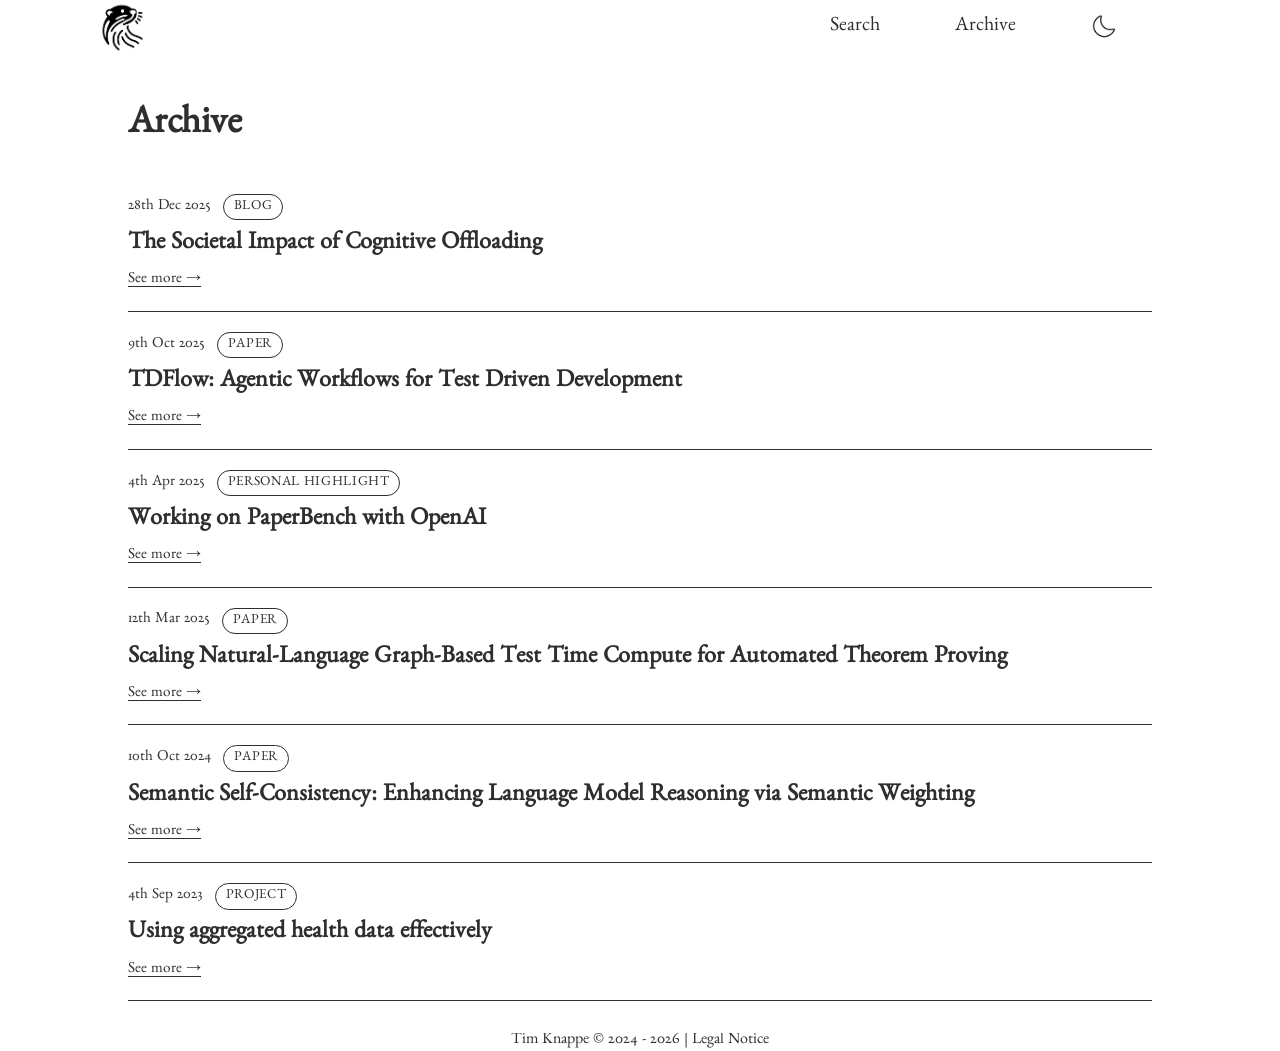
==== commit a6b0404b: "Updates" ====
--- a/archive/index.html
+++ b/archive/index.html
@@ -8,8 +8,8 @@
 			})();
 		</script><style>.archive{width:80vw;max-width:1100px;padding:3rem 0 2rem;display:flex;flex-direction:column;gap:2rem}.archive__header h1{font-size:2.4rem;margin-bottom:.5rem}.archive__lede{font-size:1.1rem;color:var(--font-color);max-width:640px}.archive__list{display:flex;flex-direction:column;gap:1.25rem}.archive__item{border-bottom:1px solid var(--font-color);padding-bottom:1.25rem}.archive__link{display:flex;flex-direction:column;gap:.55rem;text-decoration:none;color:inherit;transform:translate(0);transition:transform .2s ease,opacity .2s ease}.archive__link:hover{transform:translate(6px);opacity:.92}.archive__meta{display:flex;align-items:center;gap:.75rem;font-size:.95rem;color:var(--font-color)}.archive__pill{display:inline-flex;align-items:center;justify-content:center;border:1px solid var(--font-color);min-height:1.65rem;padding:.2rem .6rem;border-radius:999px;font-size:.85rem;line-height:1.2;text-transform:uppercase;letter-spacing:.05em}.archive__title{font-size:1.5rem;line-height:var(--line-height-tight);font-weight:600}.archive__cta{font-size:.95rem;text-decoration:underline;text-underline-offset:4px;width:fit-content}@media(max-width:900px){.archive{width:90vw;padding:2.5rem 0 1.5rem}.archive__header h1{font-size:2.1rem}}@media(max-width:600px){.archive{width:94vw;padding:2rem 0 1.25rem}.archive__meta{flex-wrap:wrap}.archive__title{font-size:1.3rem}}
 </style>
-<link rel="stylesheet" href="/assets/_slug_.qZoxQIxo.css"></head> <body> <div class="App"> <div class="Navbar" role="navigation"> <a href="/" class="TextLogo"> <img id="theme-logo" src="/assets/logoTransparentBlackFill.9csrFaJy.webp" alt="logo" width="50" height="50" data-light="/assets/logoTransparentBlackFill.9csrFaJy.webp" data-dark="/assets/logoTransparentWhiteFill.CkMYm25J.webp"> </a> <span class="placeholder-span"></span> <div class="links"> <style>astro-island,astro-slot,astro-static-slot{display:contents}</style><script>(()=>{var e=async t=>{await(await t())()};(self.Astro||(self.Astro={})).load=e;window.dispatchEvent(new Event("astro:load"));})();</script><script>(()=>{var A=Object.defineProperty;var g=(i,o,a)=>o in i?A(i,o,{enumerable:!0,configurable:!0,writable:!0,value:a}):i[o]=a;var d=(i,o,a)=>g(i,typeof o!="symbol"?o+"":o,a);{let i={0:t=>m(t),1:t=>a(t),2:t=>new RegExp(t),3:t=>new Date(t),4:t=>new Map(a(t)),5:t=>new Set(a(t)),6:t=>BigInt(t),7:t=>new URL(t),8:t=>new Uint8Array(t),9:t=>new Uint16Array(t),10:t=>new Uint32Array(t),11:t=>1/0*t},o=t=>{let[l,e]=t;return l in i?i[l](e):void 0},a=t=>t.map(o),m=t=>typeof t!="object"||t===null?t:Object.fromEntries(Object.entries(t).map(([l,e])=>[l,o(e)]));class y extends HTMLElement{constructor(){super(...arguments);d(this,"Component");d(this,"hydrator");d(this,"hydrate",async()=>{var b;if(!this.hydrator||!this.isConnected)return;let e=(b=this.parentElement)==null?void 0:b.closest("astro-island[ssr]");if(e){e.addEventListener("astro:hydrate",this.hydrate,{once:!0});return}let c=this.querySelectorAll("astro-slot"),n={},h=this.querySelectorAll("template[data-astro-template]");for(let r of h){let s=r.closest(this.tagName);s!=null&&s.isSameNode(this)&&(n[r.getAttribute("data-astro-template")||"default"]=r.innerHTML,r.remove())}for(let r of c){let s=r.closest(this.tagName);s!=null&&s.isSameNode(this)&&(n[r.getAttribute("name")||"default"]=r.innerHTML)}let p;try{p=this.hasAttribute("props")?m(JSON.parse(this.getAttribute("props"))):{}}catch(r){let s=this.getAttribute("component-url")||"<unknown>",v=this.getAttribute("component-export");throw v&&(s+=` (export ${v})`),console.error(`[hydrate] Error parsing props for component ${s}`,this.getAttribute("props"),r),r}let u;await this.hydrator(this)(this.Component,p,n,{client:this.getAttribute("client")}),this.removeAttribute("ssr"),this.dispatchEvent(new CustomEvent("astro:hydrate"))});d(this,"unmount",()=>{this.isConnected||this.dispatchEvent(new CustomEvent("astro:unmount"))})}disconnectedCallback(){document.removeEventListener("astro:after-swap",this.unmount),document.addEventListener("astro:after-swap",this.unmount,{once:!0})}connectedCallback(){if(!this.hasAttribute("await-children")||document.readyState==="interactive"||document.readyState==="complete")this.childrenConnectedCallback();else{let e=()=>{document.removeEventListener("DOMContentLoaded",e),c.disconnect(),this.childrenConnectedCallback()},c=new MutationObserver(()=>{var n;((n=this.lastChild)==null?void 0:n.nodeType)===Node.COMMENT_NODE&&this.lastChild.nodeValue==="astro:end"&&(this.lastChild.remove(),e())});c.observe(this,{childList:!0}),document.addEventListener("DOMContentLoaded",e)}}async childrenConnectedCallback(){let e=this.getAttribute("before-hydration-url");e&&await import(e),this.start()}async start(){let e=JSON.parse(this.getAttribute("opts")),c=this.getAttribute("client");if(Astro[c]===void 0){window.addEventListener(`astro:${c}`,()=>this.start(),{once:!0});return}try{await Astro[c](async()=>{let n=this.getAttribute("renderer-url"),[h,{default:p}]=await Promise.all([import(this.getAttribute("component-url")),n?import(n):()=>()=>{}]),u=this.getAttribute("component-export")||"default";if(!u.includes("."))this.Component=h[u];else{this.Component=h;for(let f of u.split("."))this.Component=this.Component[f]}return this.hydrator=p,this.hydrate},e,this)}catch(n){console.error(`[astro-island] Error hydrating ${this.getAttribute("component-url")}`,n)}}attributeChangedCallback(){this.hydrate()}}d(y,"observedAttributes",["props"]),customElements.get("astro-island")||customElements.define("astro-island",y)}})();</script><astro-island uid="Z1HKKvH" prefix="r1" component-url="/assets/search.CaVqtv80.js" component-export="Search" renderer-url="/assets/client.BLUn-lwI.js" props="{&quot;entries&quot;:[1,[[0,{&quot;id&quot;:[0,&quot;openai-paperbench.md&quot;],&quot;data&quot;:[0,{&quot;title&quot;:[0,&quot;Working on PaperBench with OpenAI&quot;],&quot;date&quot;:[3,&quot;2025-04-04T00:00:00.000Z&quot;],&quot;type&quot;:[0,&quot;personal highlight&quot;],&quot;description&quot;:[0,&quot;A brief reflection on the development of the PaperBench benchmark in collaboration with OpenAI.&quot;],&quot;tags&quot;:[1,[[0,&quot;paperbench&quot;],[0,&quot;openai&quot;],[0,&quot;AI-for-science&quot;]]],&quot;relatedLinks&quot;:[1,[[0,{&quot;name&quot;:[0,&quot;OpenAI Publication&quot;],&quot;link&quot;:[0,&quot;https://openai.com/index/paperbench/&quot;]}],[0,{&quot;name&quot;:[0,&quot;Algoverse News Publication&quot;],&quot;link&quot;:[0,&quot;https://algoverseairesearch.org/news/paperbench-feature&quot;]}]]]}],&quot;body&quot;:[0,&quot;PaperBench is a benchmark that evaluates whether AI agents can replicate state-of-the-art AI research from scratch. Agents are tasked with reproducing papers, which requires understanding each paper’s contributions, building the codebase, and correctly executing the experiments.\r\n\r\nI had the opportunity to contribute to the construction of PaperBench and to work alongside OpenAI during its development.\r\n\r\nThank you to everyone involved for the kind collaboration.\r\n\r\n_Tim_&quot;],&quot;filePath&quot;:[0,&quot;src/content/posts/openai-paperbench.md&quot;],&quot;digest&quot;:[0,&quot;6a93f3813e49b166&quot;],&quot;rendered&quot;:[0,{&quot;html&quot;:[0,&quot;&lt;p&gt;PaperBench is a benchmark that evaluates whether AI agents can replicate state-of-the-art AI research from scratch. Agents are tasked with reproducing papers, which requires understanding each paper’s contributions, building the codebase, and correctly executing the experiments.&lt;/p&gt;\n&lt;p&gt;I had the opportunity to contribute to the construction of PaperBench and to work alongside OpenAI during its development.&lt;/p&gt;\n&lt;p&gt;Thank you to everyone involved for the kind collaboration.&lt;/p&gt;\n&lt;p&gt;&lt;em&gt;Tim&lt;/em&gt;&lt;/p&gt;&quot;],&quot;metadata&quot;:[0,{&quot;headings&quot;:[1,[]],&quot;localImagePaths&quot;:[1,[]],&quot;remoteImagePaths&quot;:[1,[]],&quot;frontmatter&quot;:[0,{&quot;title&quot;:[0,&quot;Working on PaperBench with OpenAI&quot;],&quot;description&quot;:[0,&quot;A brief reflection on the development of the PaperBench benchmark in collaboration with OpenAI.&quot;],&quot;type&quot;:[0,&quot;personal highlight&quot;],&quot;tags&quot;:[1,[[0,&quot;paperbench&quot;],[0,&quot;openai&quot;],[0,&quot;AI-for-science&quot;]]],&quot;relatedLinks&quot;:[1,[[0,{&quot;name&quot;:[0,&quot;OpenAI Publication&quot;],&quot;link&quot;:[0,&quot;https://openai.com/index/paperbench/&quot;]}],[0,{&quot;name&quot;:[0,&quot;Algoverse News Publication&quot;],&quot;link&quot;:[0,&quot;https://algoverseairesearch.org/news/paperbench-feature&quot;]}]]],&quot;date&quot;:[3,&quot;2025-04-04T00:00:00.000Z&quot;]}],&quot;imagePaths&quot;:[1,[]]}]}],&quot;collection&quot;:[0,&quot;posts&quot;],&quot;slug&quot;:[0,&quot;openai-paperbench&quot;],&quot;render&quot;:[0,null]}],[0,{&quot;id&quot;:[0,&quot;societal-impact-cognitive-offloading.md&quot;],&quot;data&quot;:[0,{&quot;title&quot;:[0,&quot;The Societal Impact of Cognitive Offloading&quot;],&quot;date&quot;:[3,&quot;2025-12-28T00:00:00.000Z&quot;],&quot;type&quot;:[0,&quot;blog&quot;],&quot;description&quot;:[0,&quot;I examine the possibility of a societal shift in human cognition driven by prolonged AI use, that remains an underrepresented risk in current AI safety discourse.&quot;],&quot;tags&quot;:[1,[[0,&quot;psychology&quot;],[0,&quot;societal-shift&quot;],[0,&quot;cognitive-debt&quot;],[0,&quot;sycophancy&quot;],[0,&quot;deprompt&quot;]]],&quot;relatedLinks&quot;:[1,[[0,{&quot;name&quot;:[0,&quot;GitHub Repository&quot;],&quot;link&quot;:[0,&quot;https://github.com/timknappe/deprompt&quot;]}]]]}],&quot;body&quot;:[0,&quot;With the introduction of new technologies, cultural and societal shifts are unforeseeable [@Collingridge1980SocialControl]. This unpredictability has already manifested across many domains in AI safety, noticeable due to incidents regarding AI risk, where initial guardrails were placed loosely and caused harm to society.\r\n\r\nVoices inside the industry, including projects such as [AI 2027](https://ai-2027.com/) and researchers like Geoffrey Hinton and Leopold Aschenbrenner, are already warning about the risk that is emerging from the deployment of AI with tools and within a continuously growing, capable, and only partly (by many defined as insufficiently) monitorable environment [@korbak2025chainthoughtmonitorabilitynew].\r\n\r\nAmong these risks, one that remains comparatively overlooked, due to its threat being mainly in adoption rather than emerging from intelligence as a whole, is AI’s impact on human cognition.\r\n\r\n## Cognitive debt as a societal problem\r\n\r\nIn the pursuit of choosing the path of least resistance, we have degenerated many abilities that were once crucial for our lives. This degradation often occurs silently, as technological advancements normalize skill substitution rather than preservation.\r\n\r\nMechanisms like these, and overreliance on certain technologies, lead us to incur cognitive debt. For the longest time, we didn’t consider or simply didn’t mind the lingering side effects of automation, as it had little to no impact on our daily lives due to the constant availability of its replacements [@ICAO_1992_OperationalImplicationsAutomation].\r\n\r\nAlthough this shift is acceptable in many cases, warning signs are starting to appear that the disruption caused by AI will be a bigger and fundamentally different one, impacting our critical thinking, which is considerably less negligible. With handing off complex work becoming easy and convenient, the danger is that we slowly erode parts of our ability to critically evaluate and understand.\r\n\r\n_Experience with other emerging technologies has shown that, due to “cultural lag,” society is typically faster to incorporate a new technology than to adapt toward its responsible and proper use. There is little doubt that we will witness similar patterns with the adoption of AI._ [@Ogburn1922SocialChange]\r\n\r\n### Mechanisms of Cognitive Debt\r\n\r\nThe processes of neural plasticity are complex; however, the notion of treating the brain like a muscle that can atrophy when given little stimulation seems to be a good intuition for responsible AI use.\r\n\r\nKeeping your mind active and challenging yourself improves crystallized intelligence and cognitive reserve, which have been shown to be helpful in delaying symptoms of early dementia through compensation by other neurons. Logically extrapolating this principle leads to the conclusion that handing off more and more tasks to AI reduces cognitive effort, thereby inducing weaker long-term retention and mental deconditioning in cases of severe overuse.\r\n\r\nAs expected, current research shows that cognitive engagement is lowered when tasks are largely offloaded to LLMs or AI tools [@kosmyna2025brainchatgptaccumulationcognitive]. I consider myself an avid user of AI, so reading into the literature was little surprising given the noticeable effects of regression among fellow software engineers when overusing AI over a prolonged period of time.\r\n\r\n### Avoiding cognitive debt\r\n\r\nThe integration of AI into more and more systems will grow increasingly ubiquitous, making hand-offs easier and easier. With hopes of increased productivity, I still sometimes find myself and many of my peers handing off work to LLMs in an almost fluent and natural fashion. Given that, the growing consensus is obvious, use AI less and engage with tasks on your own. A solution that is simple, but tempting to circumvent given our natural urge for convenience.\r\n\r\nTo counteract this behavior, I will introduce a few changes to my workflow that personally work well for me. When working on coding tasks, I will mostly use AI autocomplete, as it speeds up the coding process while leaving major design decisions and coding practices entirely to me.\r\n\r\nCreative writing and content creation are artful forms of creation that, at least in my opinion, derive their value from human intent. As a result, I aim to keep AI involvement in the creative process to an absolute minimum.\r\n\r\nTo keep my everyday AI usage intentional, I have built [Deprompt](https://github.com/timknappe/deprompt), a small, free, and open-source browser extension that keeps me mindful of my AI usage.\r\n\r\n## AI-Reinforced Brain Patterns\r\n\r\nWith the introduction of social media, a measurable societal shift has emerged that is largely attributed to the cognitive reinforcement of one’s own opinions [@eli2011filter]. Algorithms seem to self-validate users as a side effect of maximizing attention, unintentionally creating bubbles and echo chambers that are now profoundly impacting opinion-building and shaping public discourse. Societally, we are mostly aware of these factors, however, the silent impacts of extremization and polarization continue to persist [@CASTANOPULGARIN2021101608; @Lukin2017Argument].\r\n\r\nSocial media sets a good example of how risks that are apparent can still linger when a majority actively ignores their side effects.\r\n\r\nAI associated risks scale faster than their underlying safety mechanisms, largely due to the novelty of the field and the rapid advancements being made. This is especially the case because the mechanisms inducing these threats are not yet fully understood. While research capacity is growing toward a better comprehension of the cognitive impact of AI usage, we will likely continue to see a disconnect between developers and alignment researchers or, in this context cognitive psychologists.\r\n\r\n### Impact of LLMs on Human Ideology\r\n\r\nAside from the widely discussed risks of grounding facts based on large language models, third-party control, bias, and unknown sources, risk also emerges from the pure modality of human-like interaction itself.\r\n\r\nWith the anthropomorphization of AI comes a natural feeling of being understood and agreed with, which reinforces one’s own opinions as if one were talking to another human. This is perceived as interpersonal affirmation and introduces a significant risk, whereby people may come to value the output and thoughts of an AI on par with those of actual humans.\r\n\r\nAs part of its deployment for human-like interaction, reinforcement learning on human feedback is crucial to tune models toward digestible and value-aligned content. This, however, does not account for unwanted side effects that make such systems more agreeable and therefore more likely to agree on counterintuitive or plainly wrong assumptions and facts. This behavior creates a value gap, both between users who want a factual, truthful, and “honest” model, and the silent risk of self-validation, which can become dangerous.\r\n\r\nAgreeableness and validation are dangerous traits, particularly when paired with a tool that many misjudge as objective. When users feel increasingly validated by a third party, the resulting dynamic bears the risk of justifying radical positions or encouraging impulsive actions.\r\n\r\nA similar risk emerges when AI is used for emotional validation or therapeutic applications. AI judgments are subjective and are quick to [self-diagnose or suggest actions that could be considered medical malpractice](https://www.independent.co.uk/tech/chatgpt-ai-therapy-chatbot-psychosis-mental-health-b2797487.html).\r\n\r\n### Consequences and Actionability\r\n\r\nEinstein said, _“Whoever is careless with the truth in small matters cannot be trusted in important affairs.”_ This quote transfers well to artificial intelligence, whose tendency toward epistemic unreliability undermines trust and therefore requires cautious use.\r\n\r\nFurthermore, relying on AI for neutrality is impossible, so it is important to make this distinction clear, AI systems will always be biased toward the user’s perspective and should not be used solely to validate one’s feelings or thoughts. On the contrary, as these discussions unfold, conversation and dialogue between humans will become more valuable than ever.\r\n\r\n## Stopping it before it gets worse\r\n\r\nReading this, it might appear like my stance toward AI is quite antagonistic. However, the opposite is the case. Given the unique opportunities, I think LLMs and future AI systems can be quite valuable and great tools for many, as long as we keep our outlook on AI specifically aligned with guiding principles such as effective altruism.\r\n\r\nIn controlled environments, Anthropic researchers have discovered signs of deception [@lynch2025agentic; @greenblatt2024alignmentfakinglargelanguage] it’s these threats that pose not only material risks, as bad actors could also influence humans psychologically.\r\n\r\nThis calls for growing, yet still underexplored, risk assessments that quantify cognitive impact. More broadly, we will have to make sure to keep monitoring threats at a societal level that are caused by harmful usage, not only those introduced by emerging intelligence.\r\n\r\n### How to protect oneself\r\n\r\nI am convinced that each individual should follow core principles to balance productivity and life-long learning.\r\n\r\nThe discipline of limiting exposure and going against the natural urge of comfortability will remain an important feat.\r\n\r\nIt requires us to not be ignorant of limitations, AI, in its current state, remains a tool for our use, so it is important to centralize that fact as a cornerstone for our decision-making when using AI in symbiosis with human actors.\r\n\r\nAs a general principle, questioning one’s own rhetoric as well as that produced by LLMs will be more important than ever. With the gratification that comes from agreeable AI, a new risk emerges that we will need to contain and protect ourselves from.\r\n\r\n### Alignment direction\r\n\r\nWe are currently still in the early stages of the capabilities AI will attain. Right now, we hold the control and can steer alignment, which will shape long-term decisions about how we use AI and how the future of AI development will evolve. Given the current pace, AI is weaker than it will ever be again, and we will have to decide how much mental bandwidth we are willing to hand off, how we want to control alignment, and how we will allow AI to shape our society.\r\n\r\n## Appendix\r\n\r\n### Deprompt\r\n\r\nSince the core features of [Deprompt](https://github.com/timknappe/deprompt) are now in place, I will focus on maintenance and incremental improvements, especially as I have other projects to work on. If you have a feature request, idea, or improvement, feel free to open a PR.\r\n\r\n### Related Resources\r\n\r\nAs always, I’ll try to formulate my own thoughts before reading any of the related works, in order to gather my thoughts on the topic freely and unbiased. In my search, I found some great resources that I wanted to share and recommend, as they focus on other subareas of AI risk:\r\n\r\n- [AI 2027](https://ai-2027.com/)\r\n- [Situational Awareness by Leopold Aschenbrenner](https://situational-awareness.ai/)\r\n- [Talk of Geoffrey Hinton on the dangers of AI](https://www.youtube.com/watch?v=giT0ytynSqg)\r\n- [Senate Hearing Regarding AI Risks](https://forum.effectivealtruism.org/posts/67zFQT4GeJdgvdFuk/partial-transcript-of-recent-senate-hearing-discussing-ai-x)\r\n- [Alok Kanojia on Risk of AI for the human psyche](https://www.youtube.com/watch?v=MW6FMgOzklw)\r\n\r\n## References&quot;],&quot;filePath&quot;:[0,&quot;src/content/posts/societal-impact-cognitive-offloading.md&quot;],&quot;digest&quot;:[0,&quot;12327241633bdc13&quot;],&quot;rendered&quot;:[0,{&quot;html&quot;:[0,&quot;&lt;p&gt;With the introduction of new technologies, cultural and societal shifts are unforeseeable &lt;span class=\&quot;\&quot; id=\&quot;citation--collingridge1980socialcontrol--1\&quot;&gt;(Collingridge, 1980)&lt;/span&gt;. This unpredictability has already manifested across many domains in AI safety, noticeable due to incidents regarding AI risk, where initial guardrails were placed loosely and caused harm to society.&lt;/p&gt;\n&lt;p&gt;Voices inside the industry, including projects such as &lt;a href=\&quot;https://ai-2027.com/\&quot;&gt;AI 2027&lt;/a&gt; and researchers like Geoffrey Hinton and Leopold Aschenbrenner, are already warning about the risk that is emerging from the deployment of AI with tools and within a continuously growing, capable, and only partly (by many defined as insufficiently) monitorable environment &lt;span class=\&quot;\&quot; id=\&quot;citation--korbak2025chainthoughtmonitorabilitynew--2\&quot;&gt;(Korbak et al., 2025)&lt;/span&gt;.&lt;/p&gt;\n&lt;p&gt;Among these risks, one that remains comparatively overlooked, due to its threat being mainly in adoption rather than emerging from intelligence as a whole, is AI’s impact on human cognition.&lt;/p&gt;\n&lt;h2 id=\&quot;cognitive-debt-as-a-societal-problem\&quot;&gt;Cognitive debt as a societal problem&lt;/h2&gt;\n&lt;p&gt;In the pursuit of choosing the path of least resistance, we have degenerated many abilities that were once crucial for our lives. This degradation often occurs silently, as technological advancements normalize skill substitution rather than preservation.&lt;/p&gt;\n&lt;p&gt;Mechanisms like these, and overreliance on certain technologies, lead us to incur cognitive debt. For the longest time, we didn’t consider or simply didn’t mind the lingering side effects of automation, as it had little to no impact on our daily lives due to the constant availability of its replacements &lt;span class=\&quot;\&quot; id=\&quot;citation--icao_1992_operationalimplicationsautomation--3\&quot;&gt;(International Civil Aviation Organization, 1992)&lt;/span&gt;.&lt;/p&gt;\n&lt;p&gt;Although this shift is acceptable in many cases, warning signs are starting to appear that the disruption caused by AI will be a bigger and fundamentally different one, impacting our critical thinking, which is considerably less negligible. With handing off complex work becoming easy and convenient, the danger is that we slowly erode parts of our ability to critically evaluate and understand.&lt;/p&gt;\n&lt;p&gt;&lt;em&gt;Experience with other emerging technologies has shown that, due to “cultural lag,” society is typically faster to incorporate a new technology than to adapt toward its responsible and proper use. There is little doubt that we will witness similar patterns with the adoption of AI.&lt;/em&gt; &lt;span class=\&quot;\&quot; id=\&quot;citation--ogburn1922socialchange--4\&quot;&gt;(Ogburn, 1922)&lt;/span&gt;&lt;/p&gt;\n&lt;h3 id=\&quot;mechanisms-of-cognitive-debt\&quot;&gt;Mechanisms of Cognitive Debt&lt;/h3&gt;\n&lt;p&gt;The processes of neural plasticity are complex; however, the notion of treating the brain like a muscle that can atrophy when given little stimulation seems to be a good intuition for responsible AI use.&lt;/p&gt;\n&lt;p&gt;Keeping your mind active and challenging yourself improves crystallized intelligence and cognitive reserve, which have been shown to be helpful in delaying symptoms of early dementia through compensation by other neurons. Logically extrapolating this principle leads to the conclusion that handing off more and more tasks to AI reduces cognitive effort, thereby inducing weaker long-term retention and mental deconditioning in cases of severe overuse.&lt;/p&gt;\n&lt;p&gt;As expected, current research shows that cognitive engagement is lowered when tasks are largely offloaded to LLMs or AI tools &lt;span class=\&quot;\&quot; id=\&quot;citation--kosmyna2025brainchatgptaccumulationcognitive--5\&quot;&gt;(Kosmyna et al., 2025)&lt;/span&gt;. I consider myself an avid user of AI, so reading into the literature was little surprising given the noticeable effects of regression among fellow software engineers when overusing AI over a prolonged period of time.&lt;/p&gt;\n&lt;h3 id=\&quot;avoiding-cognitive-debt\&quot;&gt;Avoiding cognitive debt&lt;/h3&gt;\n&lt;p&gt;The integration of AI into more and more systems will grow increasingly ubiquitous, making hand-offs easier and easier. With hopes of increased productivity, I still sometimes find myself and many of my peers handing off work to LLMs in an almost fluent and natural fashion. Given that, the growing consensus is obvious, use AI less and engage with tasks on your own. A solution that is simple, but tempting to circumvent given our natural urge for convenience.&lt;/p&gt;\n&lt;p&gt;To counteract this behavior, I will introduce a few changes to my workflow that personally work well for me. When working on coding tasks, I will mostly use AI autocomplete, as it speeds up the coding process while leaving major design decisions and coding practices entirely to me.&lt;/p&gt;\n&lt;p&gt;Creative writing and content creation are artful forms of creation that, at least in my opinion, derive their value from human intent. As a result, I aim to keep AI involvement in the creative process to an absolute minimum.&lt;/p&gt;\n&lt;p&gt;To keep my everyday AI usage intentional, I have built &lt;a href=\&quot;https://github.com/timknappe/deprompt\&quot;&gt;Deprompt&lt;/a&gt;, a small, free, and open-source browser extension that keeps me mindful of my AI usage.&lt;/p&gt;\n&lt;h2 id=\&quot;ai-reinforced-brain-patterns\&quot;&gt;AI-Reinforced Brain Patterns&lt;/h2&gt;\n&lt;p&gt;With the introduction of social media, a measurable societal shift has emerged that is largely attributed to the cognitive reinforcement of one’s own opinions &lt;span class=\&quot;\&quot; id=\&quot;citation--eli2011filter--6\&quot;&gt;(Pariser, 2011)&lt;/span&gt;. Algorithms seem to self-validate users as a side effect of maximizing attention, unintentionally creating bubbles and echo chambers that are now profoundly impacting opinion-building and shaping public discourse. Societally, we are mostly aware of these factors, however, the silent impacts of extremization and polarization continue to persist &lt;span class=\&quot;\&quot; id=\&quot;citation--castanopulgarin2021101608--lukin2017argument--7\&quot;&gt;(Castaño-Pulgarín et al., 2021; Lukin et al., 2017)&lt;/span&gt;.&lt;/p&gt;\n&lt;p&gt;Social media sets a good example of how risks that are apparent can still linger when a majority actively ignores their side effects.&lt;/p&gt;\n&lt;p&gt;AI associated risks scale faster than their underlying safety mechanisms, largely due to the novelty of the field and the rapid advancements being made. This is especially the case because the mechanisms inducing these threats are not yet fully understood. While research capacity is growing toward a better comprehension of the cognitive impact of AI usage, we will likely continue to see a disconnect between developers and alignment researchers or, in this context cognitive psychologists.&lt;/p&gt;\n&lt;h3 id=\&quot;impact-of-llms-on-human-ideology\&quot;&gt;Impact of LLMs on Human Ideology&lt;/h3&gt;\n&lt;p&gt;Aside from the widely discussed risks of grounding facts based on large language models, third-party control, bias, and unknown sources, risk also emerges from the pure modality of human-like interaction itself.&lt;/p&gt;\n&lt;p&gt;With the anthropomorphization of AI comes a natural feeling of being understood and agreed with, which reinforces one’s own opinions as if one were talking to another human. This is perceived as interpersonal affirmation and introduces a significant risk, whereby people may come to value the output and thoughts of an AI on par with those of actual humans.&lt;/p&gt;\n&lt;p&gt;As part of its deployment for human-like interaction, reinforcement learning on human feedback is crucial to tune models toward digestible and value-aligned content. This, however, does not account for unwanted side effects that make such systems more agreeable and therefore more likely to agree on counterintuitive or plainly wrong assumptions and facts. This behavior creates a value gap, both between users who want a factual, truthful, and “honest” model, and the silent risk of self-validation, which can become dangerous.&lt;/p&gt;\n&lt;p&gt;Agreeableness and validation are dangerous traits, particularly when paired with a tool that many misjudge as objective. When users feel increasingly validated by a third party, the resulting dynamic bears the risk of justifying radical positions or encouraging impulsive actions.&lt;/p&gt;\n&lt;p&gt;A similar risk emerges when AI is used for emotional validation or therapeutic applications. AI judgments are subjective and are quick to &lt;a href=\&quot;https://www.independent.co.uk/tech/chatgpt-ai-therapy-chatbot-psychosis-mental-health-b2797487.html\&quot;&gt;self-diagnose or suggest actions that could be considered medical malpractice&lt;/a&gt;.&lt;/p&gt;\n&lt;h3 id=\&quot;consequences-and-actionability\&quot;&gt;Consequences and Actionability&lt;/h3&gt;\n&lt;p&gt;Einstein said, &lt;em&gt;“Whoever is careless with the truth in small matters cannot be trusted in important affairs.”&lt;/em&gt; This quote transfers well to artificial intelligence, whose tendency toward epistemic unreliability undermines trust and therefore requires cautious use.&lt;/p&gt;\n&lt;p&gt;Furthermore, relying on AI for neutrality is impossible, so it is important to make this distinction clear, AI systems will always be biased toward the user’s perspective and should not be used solely to validate one’s feelings or thoughts. On the contrary, as these discussions unfold, conversation and dialogue between humans will become more valuable than ever.&lt;/p&gt;\n&lt;h2 id=\&quot;stopping-it-before-it-gets-worse\&quot;&gt;Stopping it before it gets worse&lt;/h2&gt;\n&lt;p&gt;Reading this, it might appear like my stance toward AI is quite antagonistic. However, the opposite is the case. Given the unique opportunities, I think LLMs and future AI systems can be quite valuable and great tools for many, as long as we keep our outlook on AI specifically aligned with guiding principles such as effective altruism.&lt;/p&gt;\n&lt;p&gt;In controlled environments, Anthropic researchers have discovered signs of deception &lt;span class=\&quot;\&quot; id=\&quot;citation--lynch2025agentic--greenblatt2024alignmentfakinglargelanguage--8\&quot;&gt;(Greenblatt et al., 2024; Lynch et al., 2025)&lt;/span&gt; it’s these threats that pose not only material risks, as bad actors could also influence humans psychologically.&lt;/p&gt;\n&lt;p&gt;This calls for growing, yet still underexplored, risk assessments that quantify cognitive impact. More broadly, we will have to make sure to keep monitoring threats at a societal level that are caused by harmful usage, not only those introduced by emerging intelligence.&lt;/p&gt;\n&lt;h3 id=\&quot;how-to-protect-oneself\&quot;&gt;How to protect oneself&lt;/h3&gt;\n&lt;p&gt;I am convinced that each individual should follow core principles to balance productivity and life-long learning.&lt;/p&gt;\n&lt;p&gt;The discipline of limiting exposure and going against the natural urge of comfortability will remain an important feat.&lt;/p&gt;\n&lt;p&gt;It requires us to not be ignorant of limitations, AI, in its current state, remains a tool for our use, so it is important to centralize that fact as a cornerstone for our decision-making when using AI in symbiosis with human actors.&lt;/p&gt;\n&lt;p&gt;As a general principle, questioning one’s own rhetoric as well as that produced by LLMs will be more important than ever. With the gratification that comes from agreeable AI, a new risk emerges that we will need to contain and protect ourselves from.&lt;/p&gt;\n&lt;h3 id=\&quot;alignment-direction\&quot;&gt;Alignment direction&lt;/h3&gt;\n&lt;p&gt;We are currently still in the early stages of the capabilities AI will attain. Right now, we hold the control and can steer alignment, which will shape long-term decisions about how we use AI and how the future of AI development will evolve. Given the current pace, AI is weaker than it will ever be again, and we will have to decide how much mental bandwidth we are willing to hand off, how we want to control alignment, and how we will allow AI to shape our society.&lt;/p&gt;\n&lt;h2 id=\&quot;appendix\&quot;&gt;Appendix&lt;/h2&gt;\n&lt;h3 id=\&quot;deprompt\&quot;&gt;Deprompt&lt;/h3&gt;\n&lt;p&gt;Since the core features of &lt;a href=\&quot;https://github.com/timknappe/deprompt\&quot;&gt;Deprompt&lt;/a&gt; are now in place, I will focus on maintenance and incremental improvements, especially as I have other projects to work on. If you have a feature request, idea, or improvement, feel free to open a PR.&lt;/p&gt;\n&lt;h3 id=\&quot;related-resources\&quot;&gt;Related Resources&lt;/h3&gt;\n&lt;p&gt;As always, I’ll try to formulate my own thoughts before reading any of the related works, in order to gather my thoughts on the topic freely and unbiased. In my search, I found some great resources that I wanted to share and recommend, as they focus on other subareas of AI risk:&lt;/p&gt;\n&lt;ul&gt;\n&lt;li&gt;&lt;a href=\&quot;https://ai-2027.com/\&quot;&gt;AI 2027&lt;/a&gt;&lt;/li&gt;\n&lt;li&gt;&lt;a href=\&quot;https://situational-awareness.ai/\&quot;&gt;Situational Awareness by Leopold Aschenbrenner&lt;/a&gt;&lt;/li&gt;\n&lt;li&gt;&lt;a href=\&quot;https://www.youtube.com/watch?v=giT0ytynSqg\&quot;&gt;Talk of Geoffrey Hinton on the dangers of AI&lt;/a&gt;&lt;/li&gt;\n&lt;li&gt;&lt;a href=\&quot;https://forum.effectivealtruism.org/posts/67zFQT4GeJdgvdFuk/partial-transcript-of-recent-senate-hearing-discussing-ai-x\&quot;&gt;Senate Hearing Regarding AI Risks&lt;/a&gt;&lt;/li&gt;\n&lt;li&gt;&lt;a href=\&quot;https://www.youtube.com/watch?v=MW6FMgOzklw\&quot;&gt;Alok Kanojia on Risk of AI for the human psyche&lt;/a&gt;&lt;/li&gt;\n&lt;/ul&gt;\n&lt;h2 id=\&quot;references\&quot;&gt;References&lt;/h2&gt;&lt;div id=\&quot;refs\&quot; class=\&quot;references csl-bib-body\&quot;&gt;\n  &lt;div class=\&quot;csl-entry\&quot; id=\&quot;bib-castanopulgarin2021101608\&quot;&gt;Castaño-Pulgarín, S. A., Suárez-Betancur, N., Vega, L. M. T., &amp;#x26; López, H. M. H. (2021). Internet, social media and online hate speech. Systematic review. &lt;i&gt;Aggression and Violent Behavior&lt;/i&gt;, &lt;i&gt;58&lt;/i&gt;, 101608. https://doi.org/https://doi.org/10.1016/j.avb.2021.101608&lt;/div&gt;\n  &lt;div class=\&quot;csl-entry\&quot; id=\&quot;bib-collingridge1980socialcontrol\&quot;&gt;Collingridge, D. (1980). &lt;i&gt;The Social Control of Technology&lt;/i&gt;. Frances Pinter.&lt;/div&gt;\n  &lt;div class=\&quot;csl-entry\&quot; id=\&quot;bib-greenblatt2024alignmentfakinglargelanguage\&quot;&gt;Greenblatt, R., Denison, C., Wright, B., Roger, F., MacDiarmid, M., Marks, S., Treutlein, J., Belonax, T., Chen, J., Duvenaud, D., Khan, A., Michael, J., Mindermann, S., Perez, E., Petrini, L., Uesato, J., Kaplan, J., Shlegeris, B., Bowman, S. R., &amp;#x26; Hubinger, E. (2024). &lt;i&gt;Alignment faking in large language models&lt;/i&gt;. https://arxiv.org/abs/2412.14093&lt;/div&gt;\n  &lt;div class=\&quot;csl-entry\&quot; id=\&quot;bib-icao_1992_operationalimplicationsautomation\&quot;&gt;International Civil Aviation Organization. (1992). &lt;i&gt;Operational Implications of Automation in Advanced Technology Flight Decks&lt;/i&gt; [ICAO Circular 234-AN/142, Human Factors Digest No.\\ 5]. International Civil Aviation Organization.&lt;/div&gt;\n  &lt;div class=\&quot;csl-entry\&quot; id=\&quot;bib-korbak2025chainthoughtmonitorabilitynew\&quot;&gt;Korbak, T., Balesni, M., Barnes, E., Bengio, Y., Benton, J., Bloom, J., Chen, M., Cooney, A., Dafoe, A., Dragan, A., Emmons, S., Evans, O., Farhi, D., Greenblatt, R., Hendrycks, D., Hobbhahn, M., Hubinger, E., Irving, G., Jenner, E., … Mikulik, V. (2025). &lt;i&gt;Chain of Thought Monitorability: A New and Fragile Opportunity for AI Safety&lt;/i&gt;. https://arxiv.org/abs/2507.11473&lt;/div&gt;\n  &lt;div class=\&quot;csl-entry\&quot; id=\&quot;bib-kosmyna2025brainchatgptaccumulationcognitive\&quot;&gt;Kosmyna, N., Hauptmann, E., Yuan, Y. T., Situ, J., Liao, X.-H., Beresnitzky, A. V., Braunstein, I., &amp;#x26; Maes, P. (2025). &lt;i&gt;Your Brain on ChatGPT: Accumulation of Cognitive Debt when Using an AI Assistant for Essay Writing Task&lt;/i&gt;. https://arxiv.org/abs/2506.08872&lt;/div&gt;\n  &lt;div class=\&quot;csl-entry\&quot; id=\&quot;bib-lukin2017argument\&quot;&gt;Lukin, S., Anand, P., Walker, M., &amp;#x26; Whittaker, S. (2017). Argument Strength is in the Eye of the Beholder: Audience Effects in Persuasion. &lt;i&gt;ArXiv&lt;/i&gt;, &lt;i&gt;abs/1708.09085&lt;/i&gt;. https://doi.org/10.18653/v1/e17-1070&lt;/div&gt;\n  &lt;div class=\&quot;csl-entry\&quot; id=\&quot;bib-lynch2025agentic\&quot;&gt;Lynch, A., Wright, B., Larson, C., Troy, K. K., Ritchie, S. J., Mindermann, S., Perez, E., &amp;#x26; Hubinger, E. (2025). Agentic Misalignment: How LLMs Could be an Insider Threat. &lt;i&gt;Anthropic Research&lt;/i&gt;.&lt;/div&gt;\n  &lt;div class=\&quot;csl-entry\&quot; id=\&quot;bib-ogburn1922socialchange\&quot;&gt;Ogburn, W. F. (1922). &lt;i&gt;Social Change with Respect to Culture and Original Nature&lt;/i&gt;. B. W. Huebsch.&lt;/div&gt;\n  &lt;div class=\&quot;csl-entry\&quot; id=\&quot;bib-eli2011filter\&quot;&gt;Pariser, Eli. (2011). &lt;i&gt;The filter bubble : what the Internet is hiding from you&lt;/i&gt;. Penguin Press.&lt;/div&gt;\n&lt;/div&gt;&quot;],&quot;metadata&quot;:[0,{&quot;headings&quot;:[1,[[0,{&quot;depth&quot;:[0,2],&quot;slug&quot;:[0,&quot;cognitive-debt-as-a-societal-problem&quot;],&quot;text&quot;:[0,&quot;Cognitive debt as a societal problem&quot;]}],[0,{&quot;depth&quot;:[0,3],&quot;slug&quot;:[0,&quot;mechanisms-of-cognitive-debt&quot;],&quot;text&quot;:[0,&quot;Mechanisms of Cognitive Debt&quot;]}],[0,{&quot;depth&quot;:[0,3],&quot;slug&quot;:[0,&quot;avoiding-cognitive-debt&quot;],&quot;text&quot;:[0,&quot;Avoiding cognitive debt&quot;]}],[0,{&quot;depth&quot;:[0,2],&quot;slug&quot;:[0,&quot;ai-reinforced-brain-patterns&quot;],&quot;text&quot;:[0,&quot;AI-Reinforced Brain Patterns&quot;]}],[0,{&quot;depth&quot;:[0,3],&quot;slug&quot;:[0,&quot;impact-of-llms-on-human-ideology&quot;],&quot;text&quot;:[0,&quot;Impact of LLMs on Human Ideology&quot;]}],[0,{&quot;depth&quot;:[0,3],&quot;slug&quot;:[0,&quot;consequences-and-actionability&quot;],&quot;text&quot;:[0,&quot;Consequences and Actionability&quot;]}],[0,{&quot;depth&quot;:[0,2],&quot;slug&quot;:[0,&quot;stopping-it-before-it-gets-worse&quot;],&quot;text&quot;:[0,&quot;Stopping it before it gets worse&quot;]}],[0,{&quot;depth&quot;:[0,3],&quot;slug&quot;:[0,&quot;how-to-protect-oneself&quot;],&quot;text&quot;:[0,&quot;How to protect oneself&quot;]}],[0,{&quot;depth&quot;:[0,3],&quot;slug&quot;:[0,&quot;alignment-direction&quot;],&quot;text&quot;:[0,&quot;Alignment direction&quot;]}],[0,{&quot;depth&quot;:[0,2],&quot;slug&quot;:[0,&quot;appendix&quot;],&quot;text&quot;:[0,&quot;Appendix&quot;]}],[0,{&quot;depth&quot;:[0,3],&quot;slug&quot;:[0,&quot;deprompt&quot;],&quot;text&quot;:[0,&quot;Deprompt&quot;]}],[0,{&quot;depth&quot;:[0,3],&quot;slug&quot;:[0,&quot;related-resources&quot;],&quot;text&quot;:[0,&quot;Related Resources&quot;]}],[0,{&quot;depth&quot;:[0,2],&quot;slug&quot;:[0,&quot;references&quot;],&quot;text&quot;:[0,&quot;References&quot;]}]]],&quot;localImagePaths&quot;:[1,[]],&quot;remoteImagePaths&quot;:[1,[]],&quot;frontmatter&quot;:[0,{&quot;title&quot;:[0,&quot;The Societal Impact of Cognitive Offloading&quot;],&quot;description&quot;:[0,&quot;I examine the possibility of a societal shift in human cognition driven by prolonged AI use, that remains an underrepresented risk in current AI safety discourse.&quot;],&quot;date&quot;:[3,&quot;2025-12-28T00:00:00.000Z&quot;],&quot;tags&quot;:[1,[[0,&quot;psychology&quot;],[0,&quot;societal-shift&quot;],[0,&quot;cognitive-debt&quot;],[0,&quot;sycophancy&quot;],[0,&quot;deprompt&quot;]]],&quot;relatedLinks&quot;:[1,[[0,{&quot;name&quot;:[0,&quot;GitHub Repository&quot;],&quot;link&quot;:[0,&quot;https://github.com/timknappe/deprompt&quot;]}]]],&quot;type&quot;:[0,&quot;blog&quot;]}],&quot;imagePaths&quot;:[1,[]]}]}],&quot;collection&quot;:[0,&quot;posts&quot;],&quot;slug&quot;:[0,&quot;societal-impact-cognitive-offloading&quot;],&quot;render&quot;:[0,null]}]]]}" ssr client="load" opts="{&quot;name&quot;:&quot;Search&quot;,&quot;value&quot;:true}" await-children><button class="linkElem" type="button">Search</button><!--astro:end--></astro-island> <a class="linkElem" href="/archive">
+<link rel="stylesheet" href="/assets/_slug_.qZoxQIxo.css"></head> <body> <div class="App"> <div class="Navbar" role="navigation"> <a href="/" class="TextLogo"> <img id="theme-logo" src="/assets/logoTransparentBlackFill.9csrFaJy.webp" alt="logo" width="50" height="50" data-light="/assets/logoTransparentBlackFill.9csrFaJy.webp" data-dark="/assets/logoTransparentWhiteFill.CkMYm25J.webp"> </a> <span class="placeholder-span"></span> <div class="links"> <style>astro-island,astro-slot,astro-static-slot{display:contents}</style><script>(()=>{var e=async t=>{await(await t())()};(self.Astro||(self.Astro={})).load=e;window.dispatchEvent(new Event("astro:load"));})();</script><script>(()=>{var A=Object.defineProperty;var g=(i,o,a)=>o in i?A(i,o,{enumerable:!0,configurable:!0,writable:!0,value:a}):i[o]=a;var d=(i,o,a)=>g(i,typeof o!="symbol"?o+"":o,a);{let i={0:t=>m(t),1:t=>a(t),2:t=>new RegExp(t),3:t=>new Date(t),4:t=>new Map(a(t)),5:t=>new Set(a(t)),6:t=>BigInt(t),7:t=>new URL(t),8:t=>new Uint8Array(t),9:t=>new Uint16Array(t),10:t=>new Uint32Array(t),11:t=>1/0*t},o=t=>{let[l,e]=t;return l in i?i[l](e):void 0},a=t=>t.map(o),m=t=>typeof t!="object"||t===null?t:Object.fromEntries(Object.entries(t).map(([l,e])=>[l,o(e)]));class y extends HTMLElement{constructor(){super(...arguments);d(this,"Component");d(this,"hydrator");d(this,"hydrate",async()=>{var b;if(!this.hydrator||!this.isConnected)return;let e=(b=this.parentElement)==null?void 0:b.closest("astro-island[ssr]");if(e){e.addEventListener("astro:hydrate",this.hydrate,{once:!0});return}let c=this.querySelectorAll("astro-slot"),n={},h=this.querySelectorAll("template[data-astro-template]");for(let r of h){let s=r.closest(this.tagName);s!=null&&s.isSameNode(this)&&(n[r.getAttribute("data-astro-template")||"default"]=r.innerHTML,r.remove())}for(let r of c){let s=r.closest(this.tagName);s!=null&&s.isSameNode(this)&&(n[r.getAttribute("name")||"default"]=r.innerHTML)}let p;try{p=this.hasAttribute("props")?m(JSON.parse(this.getAttribute("props"))):{}}catch(r){let s=this.getAttribute("component-url")||"<unknown>",v=this.getAttribute("component-export");throw v&&(s+=` (export ${v})`),console.error(`[hydrate] Error parsing props for component ${s}`,this.getAttribute("props"),r),r}let u;await this.hydrator(this)(this.Component,p,n,{client:this.getAttribute("client")}),this.removeAttribute("ssr"),this.dispatchEvent(new CustomEvent("astro:hydrate"))});d(this,"unmount",()=>{this.isConnected||this.dispatchEvent(new CustomEvent("astro:unmount"))})}disconnectedCallback(){document.removeEventListener("astro:after-swap",this.unmount),document.addEventListener("astro:after-swap",this.unmount,{once:!0})}connectedCallback(){if(!this.hasAttribute("await-children")||document.readyState==="interactive"||document.readyState==="complete")this.childrenConnectedCallback();else{let e=()=>{document.removeEventListener("DOMContentLoaded",e),c.disconnect(),this.childrenConnectedCallback()},c=new MutationObserver(()=>{var n;((n=this.lastChild)==null?void 0:n.nodeType)===Node.COMMENT_NODE&&this.lastChild.nodeValue==="astro:end"&&(this.lastChild.remove(),e())});c.observe(this,{childList:!0}),document.addEventListener("DOMContentLoaded",e)}}async childrenConnectedCallback(){let e=this.getAttribute("before-hydration-url");e&&await import(e),this.start()}async start(){let e=JSON.parse(this.getAttribute("opts")),c=this.getAttribute("client");if(Astro[c]===void 0){window.addEventListener(`astro:${c}`,()=>this.start(),{once:!0});return}try{await Astro[c](async()=>{let n=this.getAttribute("renderer-url"),[h,{default:p}]=await Promise.all([import(this.getAttribute("component-url")),n?import(n):()=>()=>{}]),u=this.getAttribute("component-export")||"default";if(!u.includes("."))this.Component=h[u];else{this.Component=h;for(let f of u.split("."))this.Component=this.Component[f]}return this.hydrator=p,this.hydrate},e,this)}catch(n){console.error(`[astro-island] Error hydrating ${this.getAttribute("component-url")}`,n)}}attributeChangedCallback(){this.hydrate()}}d(y,"observedAttributes",["props"]),customElements.get("astro-island")||customElements.define("astro-island",y)}})();</script><astro-island uid="Z12JIQE" prefix="r1" component-url="/assets/search.CaVqtv80.js" component-export="Search" renderer-url="/assets/client.BLUn-lwI.js" props="{&quot;entries&quot;:[1,[[0,{&quot;id&quot;:[0,&quot;openai-paperbench.md&quot;],&quot;data&quot;:[0,{&quot;title&quot;:[0,&quot;Working on PaperBench with OpenAI&quot;],&quot;date&quot;:[3,&quot;2025-04-04T00:00:00.000Z&quot;],&quot;type&quot;:[0,&quot;personal highlight&quot;],&quot;description&quot;:[0,&quot;A brief reflection on the development of the PaperBench benchmark in collaboration with OpenAI.&quot;],&quot;tags&quot;:[1,[[0,&quot;paperbench&quot;],[0,&quot;openai&quot;],[0,&quot;AI-for-science&quot;]]],&quot;relatedLinks&quot;:[1,[[0,{&quot;name&quot;:[0,&quot;OpenAI Publication&quot;],&quot;link&quot;:[0,&quot;https://openai.com/index/paperbench/&quot;]}],[0,{&quot;name&quot;:[0,&quot;Algoverse News Publication&quot;],&quot;link&quot;:[0,&quot;https://algoverseairesearch.org/news/paperbench-feature&quot;]}]]]}],&quot;body&quot;:[0,&quot;PaperBench is a benchmark that evaluates whether AI agents can replicate state-of-the-art AI research from scratch. Agents are tasked with reproducing papers, which requires understanding each paper’s contributions, building the codebase, and correctly executing the experiments.\r\n\r\nI had the opportunity to contribute to the construction of PaperBench and to work alongside OpenAI during its development.\r\n\r\nThank you to everyone involved for the kind collaboration.\r\n\r\n_Tim_&quot;],&quot;filePath&quot;:[0,&quot;src/content/posts/openai-paperbench.md&quot;],&quot;digest&quot;:[0,&quot;6a93f3813e49b166&quot;],&quot;rendered&quot;:[0,{&quot;html&quot;:[0,&quot;&lt;p&gt;PaperBench is a benchmark that evaluates whether AI agents can replicate state-of-the-art AI research from scratch. Agents are tasked with reproducing papers, which requires understanding each paper’s contributions, building the codebase, and correctly executing the experiments.&lt;/p&gt;\n&lt;p&gt;I had the opportunity to contribute to the construction of PaperBench and to work alongside OpenAI during its development.&lt;/p&gt;\n&lt;p&gt;Thank you to everyone involved for the kind collaboration.&lt;/p&gt;\n&lt;p&gt;&lt;em&gt;Tim&lt;/em&gt;&lt;/p&gt;&quot;],&quot;metadata&quot;:[0,{&quot;headings&quot;:[1,[]],&quot;localImagePaths&quot;:[1,[]],&quot;remoteImagePaths&quot;:[1,[]],&quot;frontmatter&quot;:[0,{&quot;title&quot;:[0,&quot;Working on PaperBench with OpenAI&quot;],&quot;description&quot;:[0,&quot;A brief reflection on the development of the PaperBench benchmark in collaboration with OpenAI.&quot;],&quot;type&quot;:[0,&quot;personal highlight&quot;],&quot;tags&quot;:[1,[[0,&quot;paperbench&quot;],[0,&quot;openai&quot;],[0,&quot;AI-for-science&quot;]]],&quot;relatedLinks&quot;:[1,[[0,{&quot;name&quot;:[0,&quot;OpenAI Publication&quot;],&quot;link&quot;:[0,&quot;https://openai.com/index/paperbench/&quot;]}],[0,{&quot;name&quot;:[0,&quot;Algoverse News Publication&quot;],&quot;link&quot;:[0,&quot;https://algoverseairesearch.org/news/paperbench-feature&quot;]}]]],&quot;date&quot;:[3,&quot;2025-04-04T00:00:00.000Z&quot;]}],&quot;imagePaths&quot;:[1,[]]}]}],&quot;collection&quot;:[0,&quot;posts&quot;],&quot;slug&quot;:[0,&quot;openai-paperbench&quot;],&quot;render&quot;:[0,null]}],[0,{&quot;id&quot;:[0,&quot;societal-impact-cognitive-offloading.md&quot;],&quot;data&quot;:[0,{&quot;title&quot;:[0,&quot;The Societal Impact of Cognitive Offloading&quot;],&quot;date&quot;:[3,&quot;2025-12-28T00:00:00.000Z&quot;],&quot;type&quot;:[0,&quot;blog&quot;],&quot;description&quot;:[0,&quot;I examine the possibility of a societal shift in human cognition driven by prolonged AI use, that remains an underrepresented risk in current AI safety discourse.&quot;],&quot;tags&quot;:[1,[[0,&quot;psychology&quot;],[0,&quot;societal-shift&quot;],[0,&quot;cognitive-debt&quot;],[0,&quot;sycophancy&quot;],[0,&quot;deprompt&quot;]]],&quot;relatedLinks&quot;:[1,[[0,{&quot;name&quot;:[0,&quot;GitHub Repository&quot;],&quot;link&quot;:[0,&quot;https://github.com/timknappe/deprompt&quot;]}]]]}],&quot;body&quot;:[0,&quot;With the introduction of new technologies, cultural and societal shifts are unforeseeable [@Collingridge1980SocialControl]. This unpredictability has already manifested across many domains in AI safety, noticeable due to incidents regarding AI risk, where initial guardrails were placed loosely and caused harm to society.\r\n\r\nVoices inside the industry, including projects such as [AI 2027](https://ai-2027.com/) and researchers like Geoffrey Hinton and Leopold Aschenbrenner, are already warning about the risk that is emerging from the deployment of AI with tools and within a continuously growing, capable, and only partly (by many defined as insufficiently) monitorable environment [@korbak2025chainthoughtmonitorabilitynew].\r\n\r\nAmong these risks, one that remains comparatively overlooked, due to its threat being mainly in adoption rather than emerging from intelligence as a whole, is AI’s impact on human cognition.\r\n\r\n## Cognitive debt as a societal problem\r\n\r\nIn the pursuit of choosing the path of least resistance, we have degenerated many abilities that were once crucial for our lives. This degradation often occurs silently, as technological advancements normalize skill substitution rather than preservation.\r\n\r\nMechanisms like these, and overreliance on certain technologies, lead us to incur cognitive debt. For the longest time, we didn’t consider or simply didn’t mind the lingering side effects of automation, as it had little to no impact on our daily lives due to the constant availability of its replacements [@ICAO_1992_OperationalImplicationsAutomation].\r\n\r\nAlthough this shift is acceptable in many cases, warning signs are starting to appear that the disruption caused by AI will be a bigger and fundamentally different one, impacting our critical thinking, which is considerably less negligible. With handing off complex work becoming easy and convenient, the danger is that we slowly erode parts of our ability to critically evaluate and understand.\r\n\r\n_Experience with other emerging technologies has shown that, due to “cultural lag,” society is typically faster to incorporate a new technology than to adapt toward its responsible and proper use. There is little doubt that we will witness similar patterns with the adoption of AI._ [@Ogburn1922SocialChange]\r\n\r\n### Mechanisms of Cognitive Debt\r\n\r\nThe processes of neural plasticity are complex; however, the notion of treating the brain like a muscle that can atrophy when given little stimulation seems to be a good intuition for responsible AI use.\r\n\r\nKeeping your mind active and challenging yourself improves crystallized intelligence and cognitive reserve, which have been shown to be helpful in delaying symptoms of early dementia through compensation by other neurons. Logically extrapolating this principle leads to the conclusion that handing off more and more tasks to AI reduces cognitive effort, thereby inducing weaker long-term retention and mental deconditioning in cases of severe overuse.\r\n\r\nAs expected, current research shows that cognitive engagement is lowered when tasks are largely offloaded to LLMs or AI tools [@kosmyna2025brainchatgptaccumulationcognitive]. I consider myself an avid user of AI, so reading into the literature was little surprising given the noticeable effects of regression among fellow software engineers when overusing AI over a prolonged period of time.\r\n\r\n### Avoiding cognitive debt\r\n\r\nThe integration of AI into more and more systems will grow increasingly ubiquitous, making hand-offs easier and easier. With hopes of increased productivity, I still sometimes find myself and many of my peers handing off work to LLMs in an almost fluent and natural fashion. Given that, the growing consensus is obvious, use AI less and engage with tasks on your own. A solution that is simple, but tempting to circumvent given our natural urge for convenience.\r\n\r\nTo counteract this behavior, I will introduce a few changes to my workflow that personally work well for me. When working on coding tasks, I will mostly use AI autocomplete, as it speeds up the coding process while leaving major design decisions and coding practices entirely to me.\r\n\r\nCreative writing and content creation are artful forms of creation that, at least in my opinion, derive their value from human intent. As a result, I aim to keep AI involvement in the creative process to an absolute minimum.\r\n\r\nTo keep my everyday AI usage intentional, I have built [Deprompt](https://github.com/timknappe/deprompt), a small, free, and open-source browser extension that keeps me mindful of my AI usage.\r\n\r\n## AI-Reinforced Brain Patterns\r\n\r\nWith the introduction of social media, a measurable societal shift has emerged that is largely attributed to the cognitive reinforcement of one’s own opinions [@eli2011filter]. Algorithms seem to self-validate users as a side effect of maximizing attention, unintentionally creating bubbles and echo chambers that are now profoundly impacting opinion-building and shaping public discourse. Societally, we are mostly aware of these factors, however, the silent impacts of extremization and polarization continue to persist [@CASTANOPULGARIN2021101608; @Lukin2017Argument].\r\n\r\nSocial media sets a good example of how risks that are apparent can still linger when a majority actively ignores their side effects.\r\n\r\nAI associated risks scale faster than their underlying safety mechanisms, largely due to the novelty of the field and the rapid advancements being made. This is especially the case because the mechanisms inducing these threats are not yet fully understood. While research capacity is growing toward a better comprehension of the cognitive impact of AI usage, we will likely continue to see a disconnect between developers and alignment researchers or, in this context cognitive psychologists.\r\n\r\n### Impact of LLMs on Human Ideology\r\n\r\nAside from the widely discussed risks of grounding facts based on large language models, third-party control, bias, and unknown sources, risk also emerges from the pure modality of human-like interaction itself.\r\n\r\nWith the anthropomorphization of AI comes a natural feeling of being understood and agreed with, which reinforces one’s own opinions as if one were talking to another human. This is perceived as interpersonal affirmation and introduces a significant risk, whereby people may come to value the output and thoughts of an AI on par with those of actual humans.\r\n\r\nAs part of its deployment for human-like interaction, reinforcement learning on human feedback is crucial to tune models toward digestible and value-aligned content. This, however, does not account for unwanted side effects that make such systems more agreeable and therefore more likely to agree on counterintuitive or plainly wrong assumptions and facts. This behavior creates a value gap, both between users who want a factual, truthful, and “honest” model, and the silent risk of self-validation, which can become dangerous.\r\n\r\nAgreeableness and validation are dangerous traits, particularly when paired with a tool that many misjudge as objective. When users feel increasingly validated by a third party, the resulting dynamic bears the risk of justifying radical positions or encouraging impulsive actions.\r\n\r\nA similar risk emerges when AI is used for emotional validation or therapeutic applications. AI judgments are subjective and are quick to [self-diagnose or suggest actions that could be considered medical malpractice](https://www.independent.co.uk/tech/chatgpt-ai-therapy-chatbot-psychosis-mental-health-b2797487.html).\r\n\r\n### Consequences and Actionability\r\n\r\nEinstein said, _“Whoever is careless with the truth in small matters cannot be trusted in important affairs.”_ This quote transfers well to artificial intelligence, whose tendency toward epistemic unreliability undermines trust and therefore requires cautious use.\r\n\r\nFurthermore, relying on AI for neutrality is impossible, so it is important to make this distinction clear, AI systems will always be biased toward the user’s perspective and should not be used solely to validate one’s feelings or thoughts. On the contrary, as these discussions unfold, conversation and dialogue between humans will become more valuable than ever.\r\n\r\n## Stopping it before it gets worse\r\n\r\nReading this, it might appear like my stance toward AI is quite antagonistic. However, the opposite is the case. Given the unique opportunities, I think LLMs and future AI systems can be quite valuable and great tools for many, as long as we keep our outlook on AI specifically aligned with guiding principles such as effective altruism.\r\n\r\nIn controlled environments, Anthropic researchers have discovered signs of deception [@lynch2025agentic; @greenblatt2024alignmentfakinglargelanguage] it’s these threats that pose not only material risks, as bad actors could also influence humans psychologically.\r\n\r\nThis calls for growing, yet still underexplored, risk assessments that quantify cognitive impact. More broadly, we will have to make sure to keep monitoring threats at a societal level that are caused by harmful usage, not only those introduced by emerging intelligence.\r\n\r\n### How to protect oneself\r\n\r\nI am convinced that each individual should follow core principles to balance productivity and life-long learning.\r\n\r\nThe discipline of limiting exposure and going against the natural urge of comfortability will remain an important feat.\r\n\r\nIt requires us to not be ignorant of limitations, AI, in its current state, remains a tool for our use, so it is important to centralize that fact as a cornerstone for our decision-making when using AI in symbiosis with human actors.\r\n\r\nAs a general principle, questioning one’s own rhetoric as well as that produced by LLMs will be more important than ever. With the gratification that comes from agreeable AI, a new risk emerges that we will need to contain and protect ourselves from.\r\n\r\n### Alignment direction\r\n\r\nWe are currently still in the early stages of the capabilities AI will attain. Right now, we hold the control and can steer alignment, which will shape long-term decisions about how we use AI and how the future of AI development will evolve. Given the current pace, AI is weaker than it will ever be again, and we will have to decide how much mental bandwidth we are willing to hand off, how we want to control alignment, and how we will allow AI to shape our society.\r\n\r\n## Appendix\r\n\r\n### Deprompt\r\n\r\nSince the core features of [Deprompt](https://github.com/timknappe/deprompt) are now in place, I will focus on maintenance and incremental improvements, especially as I have other projects to work on. If you have a feature request, idea, or improvement, feel free to open a PR.\r\n\r\n### Related Resources\r\n\r\nAs always, I’ll try to formulate my own thoughts before reading any of the related works, in order to gather my thoughts on the topic freely and unbiased. In my search, I found some great resources that I wanted to share and recommend, as they focus on other subareas of AI risk:\r\n\r\n- [AI 2027](https://ai-2027.com/)\r\n- [Situational Awareness by Leopold Aschenbrenner](https://situational-awareness.ai/)\r\n- [Talk of Geoffrey Hinton on the dangers of AI](https://www.youtube.com/watch?v=giT0ytynSqg)\r\n- [Senate Hearing Regarding AI Risks](https://forum.effectivealtruism.org/posts/67zFQT4GeJdgvdFuk/partial-transcript-of-recent-senate-hearing-discussing-ai-x)\r\n- [Alok Kanojia on Risk of AI for the human psyche](https://www.youtube.com/watch?v=MW6FMgOzklw)\r\n\r\n## References&quot;],&quot;filePath&quot;:[0,&quot;src/content/posts/societal-impact-cognitive-offloading.md&quot;],&quot;digest&quot;:[0,&quot;12327241633bdc13&quot;],&quot;rendered&quot;:[0,{&quot;html&quot;:[0,&quot;&lt;p&gt;With the introduction of new technologies, cultural and societal shifts are unforeseeable &lt;span class=\&quot;\&quot; id=\&quot;citation--collingridge1980socialcontrol--1\&quot;&gt;(Collingridge, 1980)&lt;/span&gt;. This unpredictability has already manifested across many domains in AI safety, noticeable due to incidents regarding AI risk, where initial guardrails were placed loosely and caused harm to society.&lt;/p&gt;\n&lt;p&gt;Voices inside the industry, including projects such as &lt;a href=\&quot;https://ai-2027.com/\&quot;&gt;AI 2027&lt;/a&gt; and researchers like Geoffrey Hinton and Leopold Aschenbrenner, are already warning about the risk that is emerging from the deployment of AI with tools and within a continuously growing, capable, and only partly (by many defined as insufficiently) monitorable environment &lt;span class=\&quot;\&quot; id=\&quot;citation--korbak2025chainthoughtmonitorabilitynew--2\&quot;&gt;(Korbak et al., 2025)&lt;/span&gt;.&lt;/p&gt;\n&lt;p&gt;Among these risks, one that remains comparatively overlooked, due to its threat being mainly in adoption rather than emerging from intelligence as a whole, is AI’s impact on human cognition.&lt;/p&gt;\n&lt;h2 id=\&quot;cognitive-debt-as-a-societal-problem\&quot;&gt;Cognitive debt as a societal problem&lt;/h2&gt;\n&lt;p&gt;In the pursuit of choosing the path of least resistance, we have degenerated many abilities that were once crucial for our lives. This degradation often occurs silently, as technological advancements normalize skill substitution rather than preservation.&lt;/p&gt;\n&lt;p&gt;Mechanisms like these, and overreliance on certain technologies, lead us to incur cognitive debt. For the longest time, we didn’t consider or simply didn’t mind the lingering side effects of automation, as it had little to no impact on our daily lives due to the constant availability of its replacements &lt;span class=\&quot;\&quot; id=\&quot;citation--icao_1992_operationalimplicationsautomation--3\&quot;&gt;(International Civil Aviation Organization, 1992)&lt;/span&gt;.&lt;/p&gt;\n&lt;p&gt;Although this shift is acceptable in many cases, warning signs are starting to appear that the disruption caused by AI will be a bigger and fundamentally different one, impacting our critical thinking, which is considerably less negligible. With handing off complex work becoming easy and convenient, the danger is that we slowly erode parts of our ability to critically evaluate and understand.&lt;/p&gt;\n&lt;p&gt;&lt;em&gt;Experience with other emerging technologies has shown that, due to “cultural lag,” society is typically faster to incorporate a new technology than to adapt toward its responsible and proper use. There is little doubt that we will witness similar patterns with the adoption of AI.&lt;/em&gt; &lt;span class=\&quot;\&quot; id=\&quot;citation--ogburn1922socialchange--4\&quot;&gt;(Ogburn, 1922)&lt;/span&gt;&lt;/p&gt;\n&lt;h3 id=\&quot;mechanisms-of-cognitive-debt\&quot;&gt;Mechanisms of Cognitive Debt&lt;/h3&gt;\n&lt;p&gt;The processes of neural plasticity are complex; however, the notion of treating the brain like a muscle that can atrophy when given little stimulation seems to be a good intuition for responsible AI use.&lt;/p&gt;\n&lt;p&gt;Keeping your mind active and challenging yourself improves crystallized intelligence and cognitive reserve, which have been shown to be helpful in delaying symptoms of early dementia through compensation by other neurons. Logically extrapolating this principle leads to the conclusion that handing off more and more tasks to AI reduces cognitive effort, thereby inducing weaker long-term retention and mental deconditioning in cases of severe overuse.&lt;/p&gt;\n&lt;p&gt;As expected, current research shows that cognitive engagement is lowered when tasks are largely offloaded to LLMs or AI tools &lt;span class=\&quot;\&quot; id=\&quot;citation--kosmyna2025brainchatgptaccumulationcognitive--5\&quot;&gt;(Kosmyna et al., 2025)&lt;/span&gt;. I consider myself an avid user of AI, so reading into the literature was little surprising given the noticeable effects of regression among fellow software engineers when overusing AI over a prolonged period of time.&lt;/p&gt;\n&lt;h3 id=\&quot;avoiding-cognitive-debt\&quot;&gt;Avoiding cognitive debt&lt;/h3&gt;\n&lt;p&gt;The integration of AI into more and more systems will grow increasingly ubiquitous, making hand-offs easier and easier. With hopes of increased productivity, I still sometimes find myself and many of my peers handing off work to LLMs in an almost fluent and natural fashion. Given that, the growing consensus is obvious, use AI less and engage with tasks on your own. A solution that is simple, but tempting to circumvent given our natural urge for convenience.&lt;/p&gt;\n&lt;p&gt;To counteract this behavior, I will introduce a few changes to my workflow that personally work well for me. When working on coding tasks, I will mostly use AI autocomplete, as it speeds up the coding process while leaving major design decisions and coding practices entirely to me.&lt;/p&gt;\n&lt;p&gt;Creative writing and content creation are artful forms of creation that, at least in my opinion, derive their value from human intent. As a result, I aim to keep AI involvement in the creative process to an absolute minimum.&lt;/p&gt;\n&lt;p&gt;To keep my everyday AI usage intentional, I have built &lt;a href=\&quot;https://github.com/timknappe/deprompt\&quot;&gt;Deprompt&lt;/a&gt;, a small, free, and open-source browser extension that keeps me mindful of my AI usage.&lt;/p&gt;\n&lt;h2 id=\&quot;ai-reinforced-brain-patterns\&quot;&gt;AI-Reinforced Brain Patterns&lt;/h2&gt;\n&lt;p&gt;With the introduction of social media, a measurable societal shift has emerged that is largely attributed to the cognitive reinforcement of one’s own opinions &lt;span class=\&quot;\&quot; id=\&quot;citation--eli2011filter--6\&quot;&gt;(Pariser, 2011)&lt;/span&gt;. Algorithms seem to self-validate users as a side effect of maximizing attention, unintentionally creating bubbles and echo chambers that are now profoundly impacting opinion-building and shaping public discourse. Societally, we are mostly aware of these factors, however, the silent impacts of extremization and polarization continue to persist &lt;span class=\&quot;\&quot; id=\&quot;citation--castanopulgarin2021101608--lukin2017argument--7\&quot;&gt;(Castaño-Pulgarín et al., 2021; Lukin et al., 2017)&lt;/span&gt;.&lt;/p&gt;\n&lt;p&gt;Social media sets a good example of how risks that are apparent can still linger when a majority actively ignores their side effects.&lt;/p&gt;\n&lt;p&gt;AI associated risks scale faster than their underlying safety mechanisms, largely due to the novelty of the field and the rapid advancements being made. This is especially the case because the mechanisms inducing these threats are not yet fully understood. While research capacity is growing toward a better comprehension of the cognitive impact of AI usage, we will likely continue to see a disconnect between developers and alignment researchers or, in this context cognitive psychologists.&lt;/p&gt;\n&lt;h3 id=\&quot;impact-of-llms-on-human-ideology\&quot;&gt;Impact of LLMs on Human Ideology&lt;/h3&gt;\n&lt;p&gt;Aside from the widely discussed risks of grounding facts based on large language models, third-party control, bias, and unknown sources, risk also emerges from the pure modality of human-like interaction itself.&lt;/p&gt;\n&lt;p&gt;With the anthropomorphization of AI comes a natural feeling of being understood and agreed with, which reinforces one’s own opinions as if one were talking to another human. This is perceived as interpersonal affirmation and introduces a significant risk, whereby people may come to value the output and thoughts of an AI on par with those of actual humans.&lt;/p&gt;\n&lt;p&gt;As part of its deployment for human-like interaction, reinforcement learning on human feedback is crucial to tune models toward digestible and value-aligned content. This, however, does not account for unwanted side effects that make such systems more agreeable and therefore more likely to agree on counterintuitive or plainly wrong assumptions and facts. This behavior creates a value gap, both between users who want a factual, truthful, and “honest” model, and the silent risk of self-validation, which can become dangerous.&lt;/p&gt;\n&lt;p&gt;Agreeableness and validation are dangerous traits, particularly when paired with a tool that many misjudge as objective. When users feel increasingly validated by a third party, the resulting dynamic bears the risk of justifying radical positions or encouraging impulsive actions.&lt;/p&gt;\n&lt;p&gt;A similar risk emerges when AI is used for emotional validation or therapeutic applications. AI judgments are subjective and are quick to &lt;a href=\&quot;https://www.independent.co.uk/tech/chatgpt-ai-therapy-chatbot-psychosis-mental-health-b2797487.html\&quot;&gt;self-diagnose or suggest actions that could be considered medical malpractice&lt;/a&gt;.&lt;/p&gt;\n&lt;h3 id=\&quot;consequences-and-actionability\&quot;&gt;Consequences and Actionability&lt;/h3&gt;\n&lt;p&gt;Einstein said, &lt;em&gt;“Whoever is careless with the truth in small matters cannot be trusted in important affairs.”&lt;/em&gt; This quote transfers well to artificial intelligence, whose tendency toward epistemic unreliability undermines trust and therefore requires cautious use.&lt;/p&gt;\n&lt;p&gt;Furthermore, relying on AI for neutrality is impossible, so it is important to make this distinction clear, AI systems will always be biased toward the user’s perspective and should not be used solely to validate one’s feelings or thoughts. On the contrary, as these discussions unfold, conversation and dialogue between humans will become more valuable than ever.&lt;/p&gt;\n&lt;h2 id=\&quot;stopping-it-before-it-gets-worse\&quot;&gt;Stopping it before it gets worse&lt;/h2&gt;\n&lt;p&gt;Reading this, it might appear like my stance toward AI is quite antagonistic. However, the opposite is the case. Given the unique opportunities, I think LLMs and future AI systems can be quite valuable and great tools for many, as long as we keep our outlook on AI specifically aligned with guiding principles such as effective altruism.&lt;/p&gt;\n&lt;p&gt;In controlled environments, Anthropic researchers have discovered signs of deception &lt;span class=\&quot;\&quot; id=\&quot;citation--lynch2025agentic--greenblatt2024alignmentfakinglargelanguage--8\&quot;&gt;(Greenblatt et al., 2024; Lynch et al., 2025)&lt;/span&gt; it’s these threats that pose not only material risks, as bad actors could also influence humans psychologically.&lt;/p&gt;\n&lt;p&gt;This calls for growing, yet still underexplored, risk assessments that quantify cognitive impact. More broadly, we will have to make sure to keep monitoring threats at a societal level that are caused by harmful usage, not only those introduced by emerging intelligence.&lt;/p&gt;\n&lt;h3 id=\&quot;how-to-protect-oneself\&quot;&gt;How to protect oneself&lt;/h3&gt;\n&lt;p&gt;I am convinced that each individual should follow core principles to balance productivity and life-long learning.&lt;/p&gt;\n&lt;p&gt;The discipline of limiting exposure and going against the natural urge of comfortability will remain an important feat.&lt;/p&gt;\n&lt;p&gt;It requires us to not be ignorant of limitations, AI, in its current state, remains a tool for our use, so it is important to centralize that fact as a cornerstone for our decision-making when using AI in symbiosis with human actors.&lt;/p&gt;\n&lt;p&gt;As a general principle, questioning one’s own rhetoric as well as that produced by LLMs will be more important than ever. With the gratification that comes from agreeable AI, a new risk emerges that we will need to contain and protect ourselves from.&lt;/p&gt;\n&lt;h3 id=\&quot;alignment-direction\&quot;&gt;Alignment direction&lt;/h3&gt;\n&lt;p&gt;We are currently still in the early stages of the capabilities AI will attain. Right now, we hold the control and can steer alignment, which will shape long-term decisions about how we use AI and how the future of AI development will evolve. Given the current pace, AI is weaker than it will ever be again, and we will have to decide how much mental bandwidth we are willing to hand off, how we want to control alignment, and how we will allow AI to shape our society.&lt;/p&gt;\n&lt;h2 id=\&quot;appendix\&quot;&gt;Appendix&lt;/h2&gt;\n&lt;h3 id=\&quot;deprompt\&quot;&gt;Deprompt&lt;/h3&gt;\n&lt;p&gt;Since the core features of &lt;a href=\&quot;https://github.com/timknappe/deprompt\&quot;&gt;Deprompt&lt;/a&gt; are now in place, I will focus on maintenance and incremental improvements, especially as I have other projects to work on. If you have a feature request, idea, or improvement, feel free to open a PR.&lt;/p&gt;\n&lt;h3 id=\&quot;related-resources\&quot;&gt;Related Resources&lt;/h3&gt;\n&lt;p&gt;As always, I’ll try to formulate my own thoughts before reading any of the related works, in order to gather my thoughts on the topic freely and unbiased. In my search, I found some great resources that I wanted to share and recommend, as they focus on other subareas of AI risk:&lt;/p&gt;\n&lt;ul&gt;\n&lt;li&gt;&lt;a href=\&quot;https://ai-2027.com/\&quot;&gt;AI 2027&lt;/a&gt;&lt;/li&gt;\n&lt;li&gt;&lt;a href=\&quot;https://situational-awareness.ai/\&quot;&gt;Situational Awareness by Leopold Aschenbrenner&lt;/a&gt;&lt;/li&gt;\n&lt;li&gt;&lt;a href=\&quot;https://www.youtube.com/watch?v=giT0ytynSqg\&quot;&gt;Talk of Geoffrey Hinton on the dangers of AI&lt;/a&gt;&lt;/li&gt;\n&lt;li&gt;&lt;a href=\&quot;https://forum.effectivealtruism.org/posts/67zFQT4GeJdgvdFuk/partial-transcript-of-recent-senate-hearing-discussing-ai-x\&quot;&gt;Senate Hearing Regarding AI Risks&lt;/a&gt;&lt;/li&gt;\n&lt;li&gt;&lt;a href=\&quot;https://www.youtube.com/watch?v=MW6FMgOzklw\&quot;&gt;Alok Kanojia on Risk of AI for the human psyche&lt;/a&gt;&lt;/li&gt;\n&lt;/ul&gt;\n&lt;h2 id=\&quot;references\&quot;&gt;References&lt;/h2&gt;&lt;div id=\&quot;refs\&quot; class=\&quot;references csl-bib-body\&quot;&gt;\n  &lt;div class=\&quot;csl-entry\&quot; id=\&quot;bib-castanopulgarin2021101608\&quot;&gt;Castaño-Pulgarín, S. A., Suárez-Betancur, N., Vega, L. M. T., &amp;#x26; López, H. M. H. (2021). Internet, social media and online hate speech. Systematic review. &lt;i&gt;Aggression and Violent Behavior&lt;/i&gt;, &lt;i&gt;58&lt;/i&gt;, 101608. https://doi.org/https://doi.org/10.1016/j.avb.2021.101608&lt;/div&gt;\n  &lt;div class=\&quot;csl-entry\&quot; id=\&quot;bib-collingridge1980socialcontrol\&quot;&gt;Collingridge, D. (1980). &lt;i&gt;The Social Control of Technology&lt;/i&gt;. Frances Pinter.&lt;/div&gt;\n  &lt;div class=\&quot;csl-entry\&quot; id=\&quot;bib-greenblatt2024alignmentfakinglargelanguage\&quot;&gt;Greenblatt, R., Denison, C., Wright, B., Roger, F., MacDiarmid, M., Marks, S., Treutlein, J., Belonax, T., Chen, J., Duvenaud, D., Khan, A., Michael, J., Mindermann, S., Perez, E., Petrini, L., Uesato, J., Kaplan, J., Shlegeris, B., Bowman, S. R., &amp;#x26; Hubinger, E. (2024). &lt;i&gt;Alignment faking in large language models&lt;/i&gt;. https://arxiv.org/abs/2412.14093&lt;/div&gt;\n  &lt;div class=\&quot;csl-entry\&quot; id=\&quot;bib-icao_1992_operationalimplicationsautomation\&quot;&gt;International Civil Aviation Organization. (1992). &lt;i&gt;Operational Implications of Automation in Advanced Technology Flight Decks&lt;/i&gt; [ICAO Circular 234-AN/142, Human Factors Digest No.\\ 5]. International Civil Aviation Organization.&lt;/div&gt;\n  &lt;div class=\&quot;csl-entry\&quot; id=\&quot;bib-korbak2025chainthoughtmonitorabilitynew\&quot;&gt;Korbak, T., Balesni, M., Barnes, E., Bengio, Y., Benton, J., Bloom, J., Chen, M., Cooney, A., Dafoe, A., Dragan, A., Emmons, S., Evans, O., Farhi, D., Greenblatt, R., Hendrycks, D., Hobbhahn, M., Hubinger, E., Irving, G., Jenner, E., … Mikulik, V. (2025). &lt;i&gt;Chain of Thought Monitorability: A New and Fragile Opportunity for AI Safety&lt;/i&gt;. https://arxiv.org/abs/2507.11473&lt;/div&gt;\n  &lt;div class=\&quot;csl-entry\&quot; id=\&quot;bib-kosmyna2025brainchatgptaccumulationcognitive\&quot;&gt;Kosmyna, N., Hauptmann, E., Yuan, Y. T., Situ, J., Liao, X.-H., Beresnitzky, A. V., Braunstein, I., &amp;#x26; Maes, P. (2025). &lt;i&gt;Your Brain on ChatGPT: Accumulation of Cognitive Debt when Using an AI Assistant for Essay Writing Task&lt;/i&gt;. https://arxiv.org/abs/2506.08872&lt;/div&gt;\n  &lt;div class=\&quot;csl-entry\&quot; id=\&quot;bib-lukin2017argument\&quot;&gt;Lukin, S., Anand, P., Walker, M., &amp;#x26; Whittaker, S. (2017). Argument Strength is in the Eye of the Beholder: Audience Effects in Persuasion. &lt;i&gt;ArXiv&lt;/i&gt;, &lt;i&gt;abs/1708.09085&lt;/i&gt;. https://doi.org/10.18653/v1/e17-1070&lt;/div&gt;\n  &lt;div class=\&quot;csl-entry\&quot; id=\&quot;bib-lynch2025agentic\&quot;&gt;Lynch, A., Wright, B., Larson, C., Troy, K. K., Ritchie, S. J., Mindermann, S., Perez, E., &amp;#x26; Hubinger, E. (2025). Agentic Misalignment: How LLMs Could be an Insider Threat. &lt;i&gt;Anthropic Research&lt;/i&gt;.&lt;/div&gt;\n  &lt;div class=\&quot;csl-entry\&quot; id=\&quot;bib-ogburn1922socialchange\&quot;&gt;Ogburn, W. F. (1922). &lt;i&gt;Social Change with Respect to Culture and Original Nature&lt;/i&gt;. B. W. Huebsch.&lt;/div&gt;\n  &lt;div class=\&quot;csl-entry\&quot; id=\&quot;bib-eli2011filter\&quot;&gt;Pariser, Eli. (2011). &lt;i&gt;The filter bubble : what the Internet is hiding from you&lt;/i&gt;. Penguin Press.&lt;/div&gt;\n&lt;/div&gt;&quot;],&quot;metadata&quot;:[0,{&quot;headings&quot;:[1,[[0,{&quot;depth&quot;:[0,2],&quot;slug&quot;:[0,&quot;cognitive-debt-as-a-societal-problem&quot;],&quot;text&quot;:[0,&quot;Cognitive debt as a societal problem&quot;]}],[0,{&quot;depth&quot;:[0,3],&quot;slug&quot;:[0,&quot;mechanisms-of-cognitive-debt&quot;],&quot;text&quot;:[0,&quot;Mechanisms of Cognitive Debt&quot;]}],[0,{&quot;depth&quot;:[0,3],&quot;slug&quot;:[0,&quot;avoiding-cognitive-debt&quot;],&quot;text&quot;:[0,&quot;Avoiding cognitive debt&quot;]}],[0,{&quot;depth&quot;:[0,2],&quot;slug&quot;:[0,&quot;ai-reinforced-brain-patterns&quot;],&quot;text&quot;:[0,&quot;AI-Reinforced Brain Patterns&quot;]}],[0,{&quot;depth&quot;:[0,3],&quot;slug&quot;:[0,&quot;impact-of-llms-on-human-ideology&quot;],&quot;text&quot;:[0,&quot;Impact of LLMs on Human Ideology&quot;]}],[0,{&quot;depth&quot;:[0,3],&quot;slug&quot;:[0,&quot;consequences-and-actionability&quot;],&quot;text&quot;:[0,&quot;Consequences and Actionability&quot;]}],[0,{&quot;depth&quot;:[0,2],&quot;slug&quot;:[0,&quot;stopping-it-before-it-gets-worse&quot;],&quot;text&quot;:[0,&quot;Stopping it before it gets worse&quot;]}],[0,{&quot;depth&quot;:[0,3],&quot;slug&quot;:[0,&quot;how-to-protect-oneself&quot;],&quot;text&quot;:[0,&quot;How to protect oneself&quot;]}],[0,{&quot;depth&quot;:[0,3],&quot;slug&quot;:[0,&quot;alignment-direction&quot;],&quot;text&quot;:[0,&quot;Alignment direction&quot;]}],[0,{&quot;depth&quot;:[0,2],&quot;slug&quot;:[0,&quot;appendix&quot;],&quot;text&quot;:[0,&quot;Appendix&quot;]}],[0,{&quot;depth&quot;:[0,3],&quot;slug&quot;:[0,&quot;deprompt&quot;],&quot;text&quot;:[0,&quot;Deprompt&quot;]}],[0,{&quot;depth&quot;:[0,3],&quot;slug&quot;:[0,&quot;related-resources&quot;],&quot;text&quot;:[0,&quot;Related Resources&quot;]}],[0,{&quot;depth&quot;:[0,2],&quot;slug&quot;:[0,&quot;references&quot;],&quot;text&quot;:[0,&quot;References&quot;]}]]],&quot;localImagePaths&quot;:[1,[]],&quot;remoteImagePaths&quot;:[1,[]],&quot;frontmatter&quot;:[0,{&quot;title&quot;:[0,&quot;The Societal Impact of Cognitive Offloading&quot;],&quot;description&quot;:[0,&quot;I examine the possibility of a societal shift in human cognition driven by prolonged AI use, that remains an underrepresented risk in current AI safety discourse.&quot;],&quot;date&quot;:[3,&quot;2025-12-28T00:00:00.000Z&quot;],&quot;tags&quot;:[1,[[0,&quot;psychology&quot;],[0,&quot;societal-shift&quot;],[0,&quot;cognitive-debt&quot;],[0,&quot;sycophancy&quot;],[0,&quot;deprompt&quot;]]],&quot;relatedLinks&quot;:[1,[[0,{&quot;name&quot;:[0,&quot;GitHub Repository&quot;],&quot;link&quot;:[0,&quot;https://github.com/timknappe/deprompt&quot;]}]]],&quot;type&quot;:[0,&quot;blog&quot;]}],&quot;imagePaths&quot;:[1,[]]}]}],&quot;collection&quot;:[0,&quot;posts&quot;],&quot;slug&quot;:[0,&quot;societal-impact-cognitive-offloading&quot;],&quot;render&quot;:[0,null]}],[0,{&quot;id&quot;:[0,&quot;using-aggregated-health-data.md&quot;],&quot;data&quot;:[0,{&quot;title&quot;:[0,&quot;Using aggregated health data effectively&quot;],&quot;date&quot;:[3,&quot;2023-09-04T00:00:00.000Z&quot;],&quot;type&quot;:[0,&quot;project&quot;],&quot;description&quot;:[0,&quot;Large Language Models are getting better and better at using medical data for diagnosis and treatment. However, they often lack the context of longitudinal medical histories to even be able to accurately assess patients.&quot;],&quot;tags&quot;:[1,[[0,&quot;chronic-illnesses&quot;],[0,&quot;healthcare&quot;],[0,&quot;ai&quot;],[0,&quot;med-tech&quot;]]],&quot;relatedLinks&quot;:[1,[[0,{&quot;name&quot;:[0,&quot;Github Repository&quot;],&quot;link&quot;:[0,&quot;https://github.com/timknappe/medina-app&quot;]}]]]}],&quot;body&quot;:[0,&quot;&gt; Update 2026: With the new technological improvements in AI, I’ve pushed a one-time update to refresh the model selection and tooling for the current AI ecosystem, though similar to before, I won&#39;t continue on this project in the future as I have other things to work on.\r\n\r\nIn the first paragraphs of his book \&quot;Building a Second Brain,\&quot; Tiago Forte describes his journey caused by an illness of his throat that severely impacted his daily life to a point where basic human commodities were hard to endure.\r\n\r\nAs more and more doctors left him with inconclusive results, he started researching on his own, archiving received information into his own digital information system, searching for and eventually finding therapeutic techniques and practices that allowed him to alleviate his pain and claim back parts of his life.\r\n\r\nStories of chronic illnesses with indeterminate diagnoses are common and leave patients unsatisfied and without any proper treatment of the root cause. Meanwhile, more and more success stories on the internet show how LLMs can hint at diagnoses of chronic illnesses that eventually led to finding the cause or encouraged people to visit the ER or get urgent medical care when presented with a preliminary set of symptoms.\r\n\r\nRecent improvements in large language models have advanced the capabilities in understanding medical text and also \&quot;diagnosing\&quot; or preliminary screening patients effectively before primary care.[^1]\r\n\r\nDespite these improvements, physicians have an innate advantage, that is having a way broader and in-depth understanding due to the prolonged medical history of ongoing screenings and preventive care that is all combined and accessible for the physician to consider when making a diagnosis.\r\n\r\nGiven this context, I have built an app centered around integrating medical data across categories into a little tracker. Additionally, a specialized large language model will then be enabled to chat and interact with the user&#39;s history to provide more factually accurate and personal advice.[^2]\r\n\r\n[^1]: I want to emphasize that I am not suggesting that LLM diagnoses should be considered to have medical validity; they can however, be helpful for obtaining a preliminary overview of potential causes, getting a second opinion, understanding differential diagnoses, and conducting your own research. In any case, a qualified physician should still be consulted.\r\n\r\n[^2]: Since the latest update, I have replaced the Llama 2-based finetune with GPT-OSS-120B, which since has shown to be more effective in health-related benchmarks.&quot;],&quot;filePath&quot;:[0,&quot;src/content/posts/using-aggregated-health-data.md&quot;],&quot;digest&quot;:[0,&quot;5fc06ee26c2a3a97&quot;],&quot;rendered&quot;:[0,{&quot;html&quot;:[0,&quot;&lt;blockquote&gt;\n&lt;p&gt;Update 2026: With the new technological improvements in AI, I’ve pushed a one-time update to refresh the model selection and tooling for the current AI ecosystem, though similar to before, I won’t continue on this project in the future as I have other things to work on.&lt;/p&gt;\n&lt;/blockquote&gt;\n&lt;p&gt;In the first paragraphs of his book “Building a Second Brain,” Tiago Forte describes his journey caused by an illness of his throat that severely impacted his daily life to a point where basic human commodities were hard to endure.&lt;/p&gt;\n&lt;p&gt;As more and more doctors left him with inconclusive results, he started researching on his own, archiving received information into his own digital information system, searching for and eventually finding therapeutic techniques and practices that allowed him to alleviate his pain and claim back parts of his life.&lt;/p&gt;\n&lt;p&gt;Stories of chronic illnesses with indeterminate diagnoses are common and leave patients unsatisfied and without any proper treatment of the root cause. Meanwhile, more and more success stories on the internet show how LLMs can hint at diagnoses of chronic illnesses that eventually led to finding the cause or encouraged people to visit the ER or get urgent medical care when presented with a preliminary set of symptoms.&lt;/p&gt;\n&lt;p&gt;Recent improvements in large language models have advanced the capabilities in understanding medical text and also “diagnosing” or preliminary screening patients effectively before primary care.&lt;sup&gt;&lt;a href=\&quot;#user-content-fn-1\&quot; id=\&quot;user-content-fnref-1\&quot; data-footnote-ref=\&quot;\&quot; aria-describedby=\&quot;footnote-label\&quot;&gt;1&lt;/a&gt;&lt;/sup&gt;&lt;/p&gt;\n&lt;p&gt;Despite these improvements, physicians have an innate advantage, that is having a way broader and in-depth understanding due to the prolonged medical history of ongoing screenings and preventive care that is all combined and accessible for the physician to consider when making a diagnosis.&lt;/p&gt;\n&lt;p&gt;Given this context, I have built an app centered around integrating medical data across categories into a little tracker. Additionally, a specialized large language model will then be enabled to chat and interact with the user’s history to provide more factually accurate and personal advice.&lt;sup&gt;&lt;a href=\&quot;#user-content-fn-2\&quot; id=\&quot;user-content-fnref-2\&quot; data-footnote-ref=\&quot;\&quot; aria-describedby=\&quot;footnote-label\&quot;&gt;2&lt;/a&gt;&lt;/sup&gt;&lt;/p&gt;\n&lt;section data-footnotes=\&quot;\&quot; class=\&quot;footnotes\&quot;&gt;&lt;h2 class=\&quot;sr-only\&quot; id=\&quot;footnote-label\&quot;&gt;Footnotes&lt;/h2&gt;\n&lt;ol&gt;\n&lt;li id=\&quot;user-content-fn-1\&quot;&gt;\n&lt;p&gt;I want to emphasize that I am not suggesting that LLM diagnoses should be considered to have medical validity; they can however, be helpful for obtaining a preliminary overview of potential causes, getting a second opinion, understanding differential diagnoses, and conducting your own research. In any case, a qualified physician should still be consulted. &lt;a href=\&quot;#user-content-fnref-1\&quot; data-footnote-backref=\&quot;\&quot; aria-label=\&quot;Back to reference 1\&quot; class=\&quot;data-footnote-backref\&quot;&gt;↩&lt;/a&gt;&lt;/p&gt;\n&lt;/li&gt;\n&lt;li id=\&quot;user-content-fn-2\&quot;&gt;\n&lt;p&gt;Since the latest update, I have replaced the Llama 2-based finetune with GPT-OSS-120B, which since has shown to be more effective in health-related benchmarks. &lt;a href=\&quot;#user-content-fnref-2\&quot; data-footnote-backref=\&quot;\&quot; aria-label=\&quot;Back to reference 2\&quot; class=\&quot;data-footnote-backref\&quot;&gt;↩&lt;/a&gt;&lt;/p&gt;\n&lt;/li&gt;\n&lt;/ol&gt;\n&lt;/section&gt;&quot;],&quot;metadata&quot;:[0,{&quot;headings&quot;:[1,[[0,{&quot;depth&quot;:[0,2],&quot;slug&quot;:[0,&quot;footnote-label&quot;],&quot;text&quot;:[0,&quot;Footnotes&quot;]}]]],&quot;localImagePaths&quot;:[1,[]],&quot;remoteImagePaths&quot;:[1,[]],&quot;frontmatter&quot;:[0,{&quot;title&quot;:[0,&quot;Using aggregated health data effectively&quot;],&quot;description&quot;:[0,&quot;Large Language Models are getting better and better at using medical data for diagnosis and treatment. However, they often lack the context of longitudinal medical histories to even be able to accurately assess patients.&quot;],&quot;type&quot;:[0,&quot;project&quot;],&quot;tags&quot;:[1,[[0,&quot;chronic-illnesses&quot;],[0,&quot;healthcare&quot;],[0,&quot;ai&quot;],[0,&quot;med-tech&quot;]]],&quot;relatedLinks&quot;:[1,[[0,{&quot;name&quot;:[0,&quot;Github Repository&quot;],&quot;link&quot;:[0,&quot;https://github.com/timknappe/medina-app&quot;]}]]],&quot;date&quot;:[3,&quot;2023-09-04T00:00:00.000Z&quot;]}],&quot;imagePaths&quot;:[1,[]]}]}],&quot;collection&quot;:[0,&quot;posts&quot;],&quot;slug&quot;:[0,&quot;using-aggregated-health-data&quot;],&quot;render&quot;:[0,null]}]]]}" ssr client="load" opts="{&quot;name&quot;:&quot;Search&quot;,&quot;value&quot;:true}" await-children><button class="linkElem" type="button">Search</button><!--astro:end--></astro-island> <a class="linkElem" href="/archive">
 Archive
-</a> <button id="theme-toggle" class="theme-toggle" aria-label="Toggle dark mode" title="Toggle dark mode" type="button"> <img id="theme-toggle-img" src="/assets/dark.B6gpfFig.webp" alt="theme toggle icon" width="24" height="24" data-light="/assets/light.JTcHdCEt.webp" data-dark="/assets/dark.B6gpfFig.webp"> </button> </div> </div> <script type="module">const e=document.getElementById("theme-toggle-img"),l=document.getElementById("theme-toggle"),t=document.getElementById("theme-logo");if(e&&l&&t){const c=e.dataset.light,o=e.dataset.dark,s=t.dataset.light,d=t.dataset.dark;if(c&&o&&s&&d){const m=a=>{a==="dark"?(document.documentElement.classList.add("dark"),document.documentElement.classList.remove("light"),e.src=c,t.src=d):(document.documentElement.classList.add("light"),document.documentElement.classList.remove("dark"),e.src=o,t.src=s)},r=localStorage.getItem("theme")||(window.matchMedia("(prefers-color-scheme: dark)").matches?"dark":"light");m(r),l.addEventListener("click",()=>{const n=document.documentElement.classList.contains("dark")?"light":"dark";localStorage.setItem("theme",n),m(n)})}}</script> <div class="content">  <div class="archive"> <header class="archive__header"> <h1>Archive</h1> </header> <div class="archive__list"> <article class="archive__item"> <a href="/archive/societal-impact-cognitive-offloading" target="_blank" rel="noopener noreferrer" class="archive__link"> <div class="archive__meta"> <span class="archive__date"> 28th Dec 2025 </span> <span class="archive__pill">blog</span> </div> <h2 class="archive__title"> The Societal Impact of Cognitive Offloading </h2> <div class="archive__cta">See more →</div> </a> </article><article class="archive__item"> <a href="https://arxiv.org/abs/2510.23761" target="_blank" rel="noopener noreferrer" class="archive__link"> <div class="archive__meta"> <span class="archive__date"> 9th Oct 2025 </span> <span class="archive__pill">Paper</span> </div> <h2 class="archive__title"> TDFlow: Agentic Workflows for Test Driven Development </h2> <div class="archive__cta">See more →</div> </a> </article><article class="archive__item"> <a href="/archive/openai-paperbench" target="_blank" rel="noopener noreferrer" class="archive__link"> <div class="archive__meta"> <span class="archive__date"> 4th Apr 2025 </span> <span class="archive__pill">personal highlight</span> </div> <h2 class="archive__title"> Working on PaperBench with OpenAI </h2> <div class="archive__cta">See more →</div> </a> </article><article class="archive__item"> <a href="https://arxiv.org/abs/2503.11657" target="_blank" rel="noopener noreferrer" class="archive__link"> <div class="archive__meta"> <span class="archive__date"> 12th Mar 2025 </span> <span class="archive__pill">Paper</span> </div> <h2 class="archive__title"> Scaling Natural-Language Graph-Based Test Time Compute for Automated Theorem Proving </h2> <div class="archive__cta">See more →</div> </a> </article><article class="archive__item"> <a href="https://arxiv.org/abs/2410.07839" target="_blank" rel="noopener noreferrer" class="archive__link"> <div class="archive__meta"> <span class="archive__date"> 10th Oct 2024 </span> <span class="archive__pill">Paper</span> </div> <h2 class="archive__title"> Semantic Self-Consistency: Enhancing Language Model Reasoning via Semantic Weighting </h2> <div class="archive__cta">See more →</div> </a> </article> </div> </div>  </div> <div role="contentinfo" class="footer"> <p>
+</a> <button id="theme-toggle" class="theme-toggle" aria-label="Toggle dark mode" title="Toggle dark mode" type="button"> <img id="theme-toggle-img" src="/assets/dark.B6gpfFig.webp" alt="theme toggle icon" width="24" height="24" data-light="/assets/light.JTcHdCEt.webp" data-dark="/assets/dark.B6gpfFig.webp"> </button> </div> </div> <script type="module">const e=document.getElementById("theme-toggle-img"),l=document.getElementById("theme-toggle"),t=document.getElementById("theme-logo");if(e&&l&&t){const c=e.dataset.light,o=e.dataset.dark,s=t.dataset.light,d=t.dataset.dark;if(c&&o&&s&&d){const m=a=>{a==="dark"?(document.documentElement.classList.add("dark"),document.documentElement.classList.remove("light"),e.src=c,t.src=d):(document.documentElement.classList.add("light"),document.documentElement.classList.remove("dark"),e.src=o,t.src=s)},r=localStorage.getItem("theme")||(window.matchMedia("(prefers-color-scheme: dark)").matches?"dark":"light");m(r),l.addEventListener("click",()=>{const n=document.documentElement.classList.contains("dark")?"light":"dark";localStorage.setItem("theme",n),m(n)})}}</script> <div class="content">  <div class="archive"> <header class="archive__header"> <h1>Archive</h1> </header> <div class="archive__list"> <article class="archive__item"> <a href="/archive/societal-impact-cognitive-offloading" target="_blank" rel="noopener noreferrer" class="archive__link"> <div class="archive__meta"> <span class="archive__date"> 28th Dec 2025 </span> <span class="archive__pill">blog</span> </div> <h2 class="archive__title"> The Societal Impact of Cognitive Offloading </h2> <div class="archive__cta">See more →</div> </a> </article><article class="archive__item"> <a href="https://arxiv.org/abs/2510.23761" target="_blank" rel="noopener noreferrer" class="archive__link"> <div class="archive__meta"> <span class="archive__date"> 9th Oct 2025 </span> <span class="archive__pill">Paper</span> </div> <h2 class="archive__title"> TDFlow: Agentic Workflows for Test Driven Development </h2> <div class="archive__cta">See more →</div> </a> </article><article class="archive__item"> <a href="/archive/openai-paperbench" target="_blank" rel="noopener noreferrer" class="archive__link"> <div class="archive__meta"> <span class="archive__date"> 4th Apr 2025 </span> <span class="archive__pill">personal highlight</span> </div> <h2 class="archive__title"> Working on PaperBench with OpenAI </h2> <div class="archive__cta">See more →</div> </a> </article><article class="archive__item"> <a href="https://arxiv.org/abs/2503.11657" target="_blank" rel="noopener noreferrer" class="archive__link"> <div class="archive__meta"> <span class="archive__date"> 12th Mar 2025 </span> <span class="archive__pill">Paper</span> </div> <h2 class="archive__title"> Scaling Natural-Language Graph-Based Test Time Compute for Automated Theorem Proving </h2> <div class="archive__cta">See more →</div> </a> </article><article class="archive__item"> <a href="https://arxiv.org/abs/2410.07839" target="_blank" rel="noopener noreferrer" class="archive__link"> <div class="archive__meta"> <span class="archive__date"> 10th Oct 2024 </span> <span class="archive__pill">Paper</span> </div> <h2 class="archive__title"> Semantic Self-Consistency: Enhancing Language Model Reasoning via Semantic Weighting </h2> <div class="archive__cta">See more →</div> </a> </article><article class="archive__item"> <a href="/archive/using-aggregated-health-data" target="_blank" rel="noopener noreferrer" class="archive__link"> <div class="archive__meta"> <span class="archive__date"> 4th Sep 2023 </span> <span class="archive__pill">project</span> </div> <h2 class="archive__title"> Using aggregated health data effectively </h2> <div class="archive__cta">See more →</div> </a> </article> </div> </div>  </div> <div role="contentinfo" class="footer"> <p>
 Tim Knappe © 2024 - <span id="year">2025</span> |
 <a style="text-decoration: none;" href="/legal-notice">Legal Notice</a> </p> <script type="module">const e=document.getElementById("year");e&&(e.textContent=new Date().getFullYear().toString());</script> </div> </div> </body></html>
